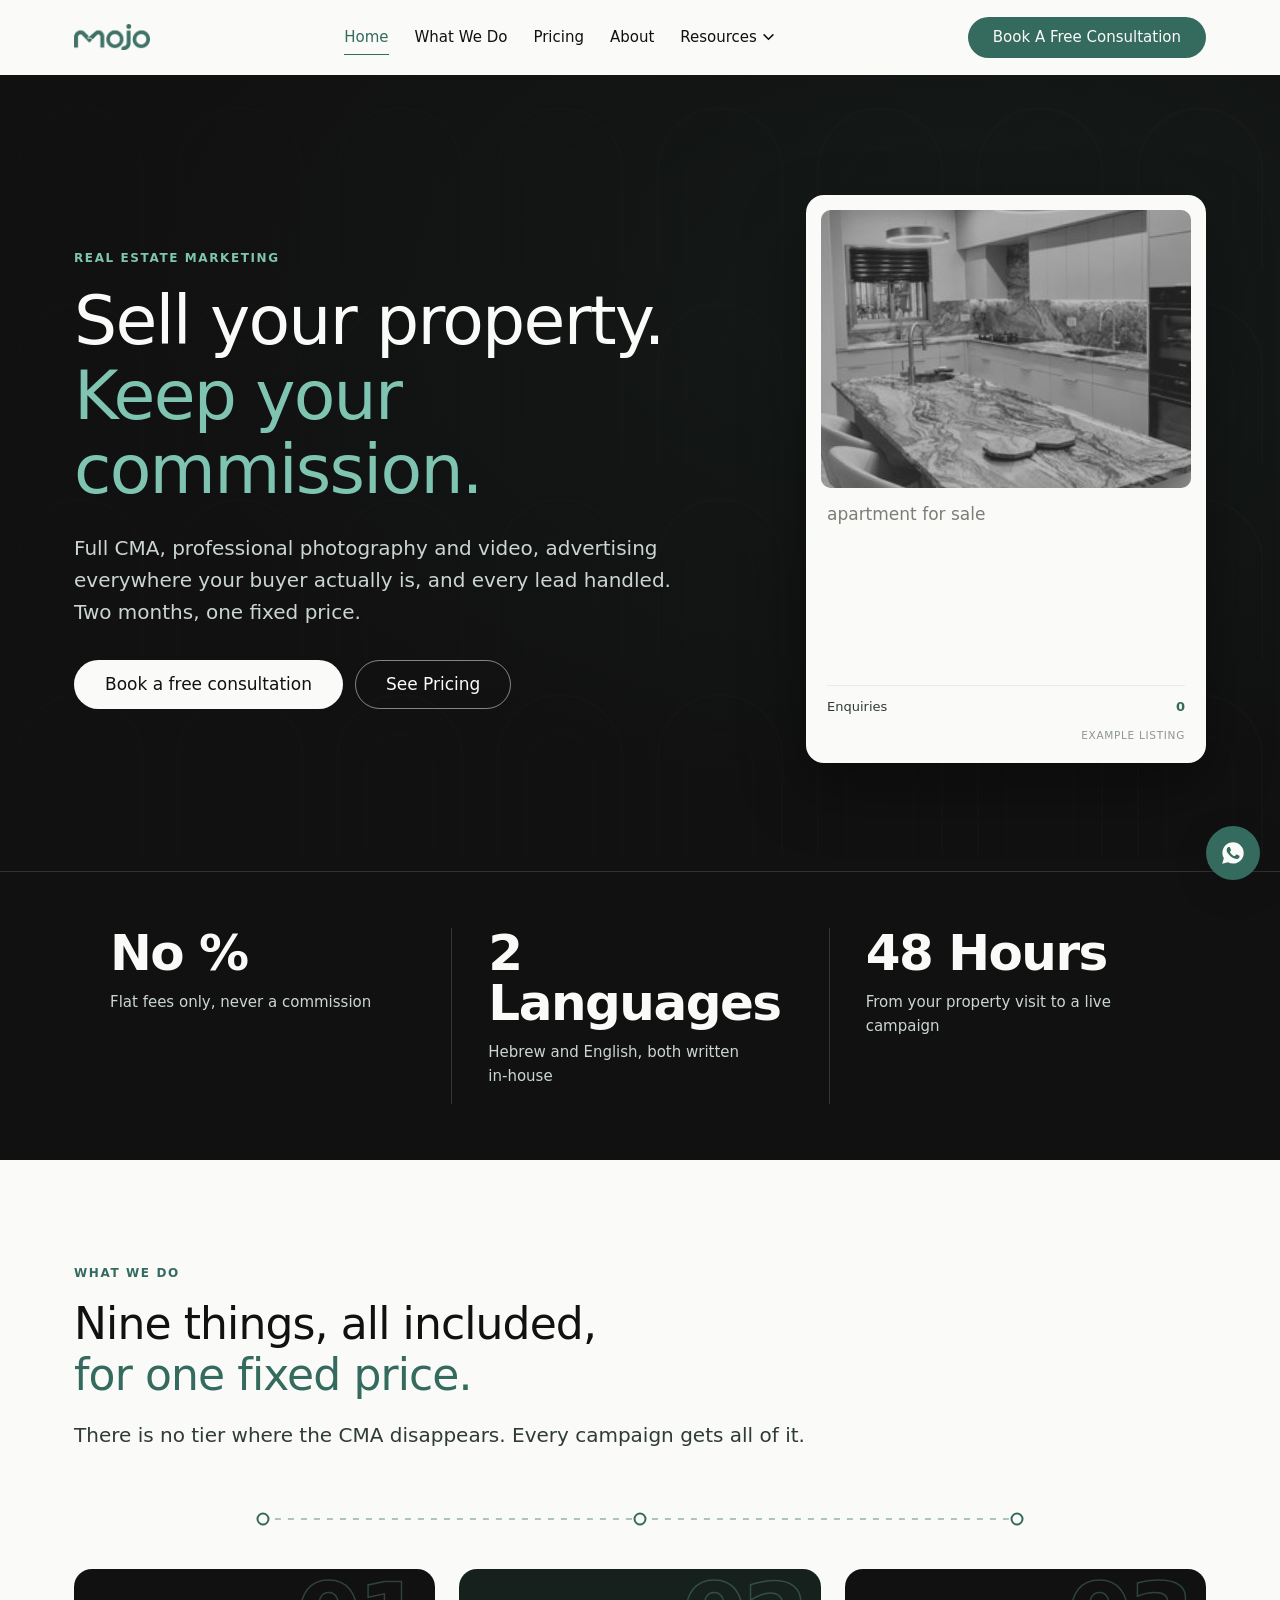
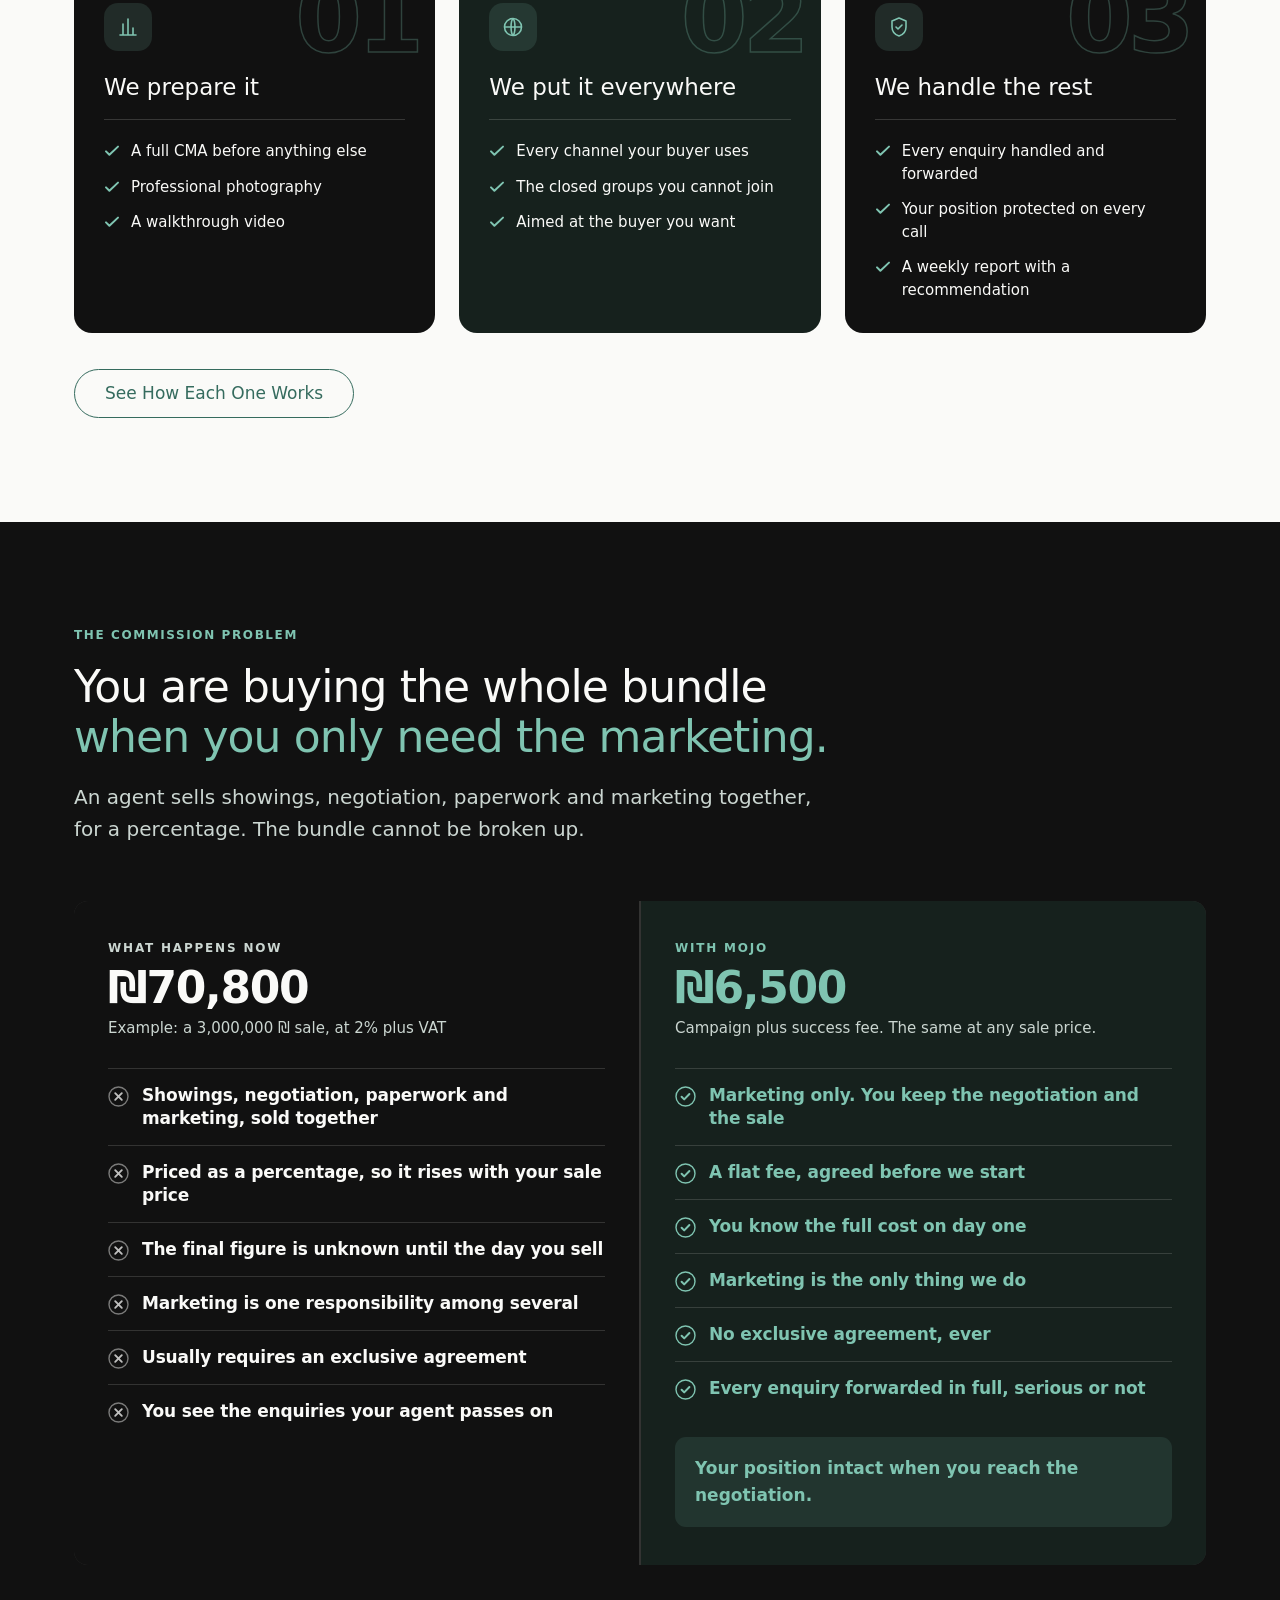
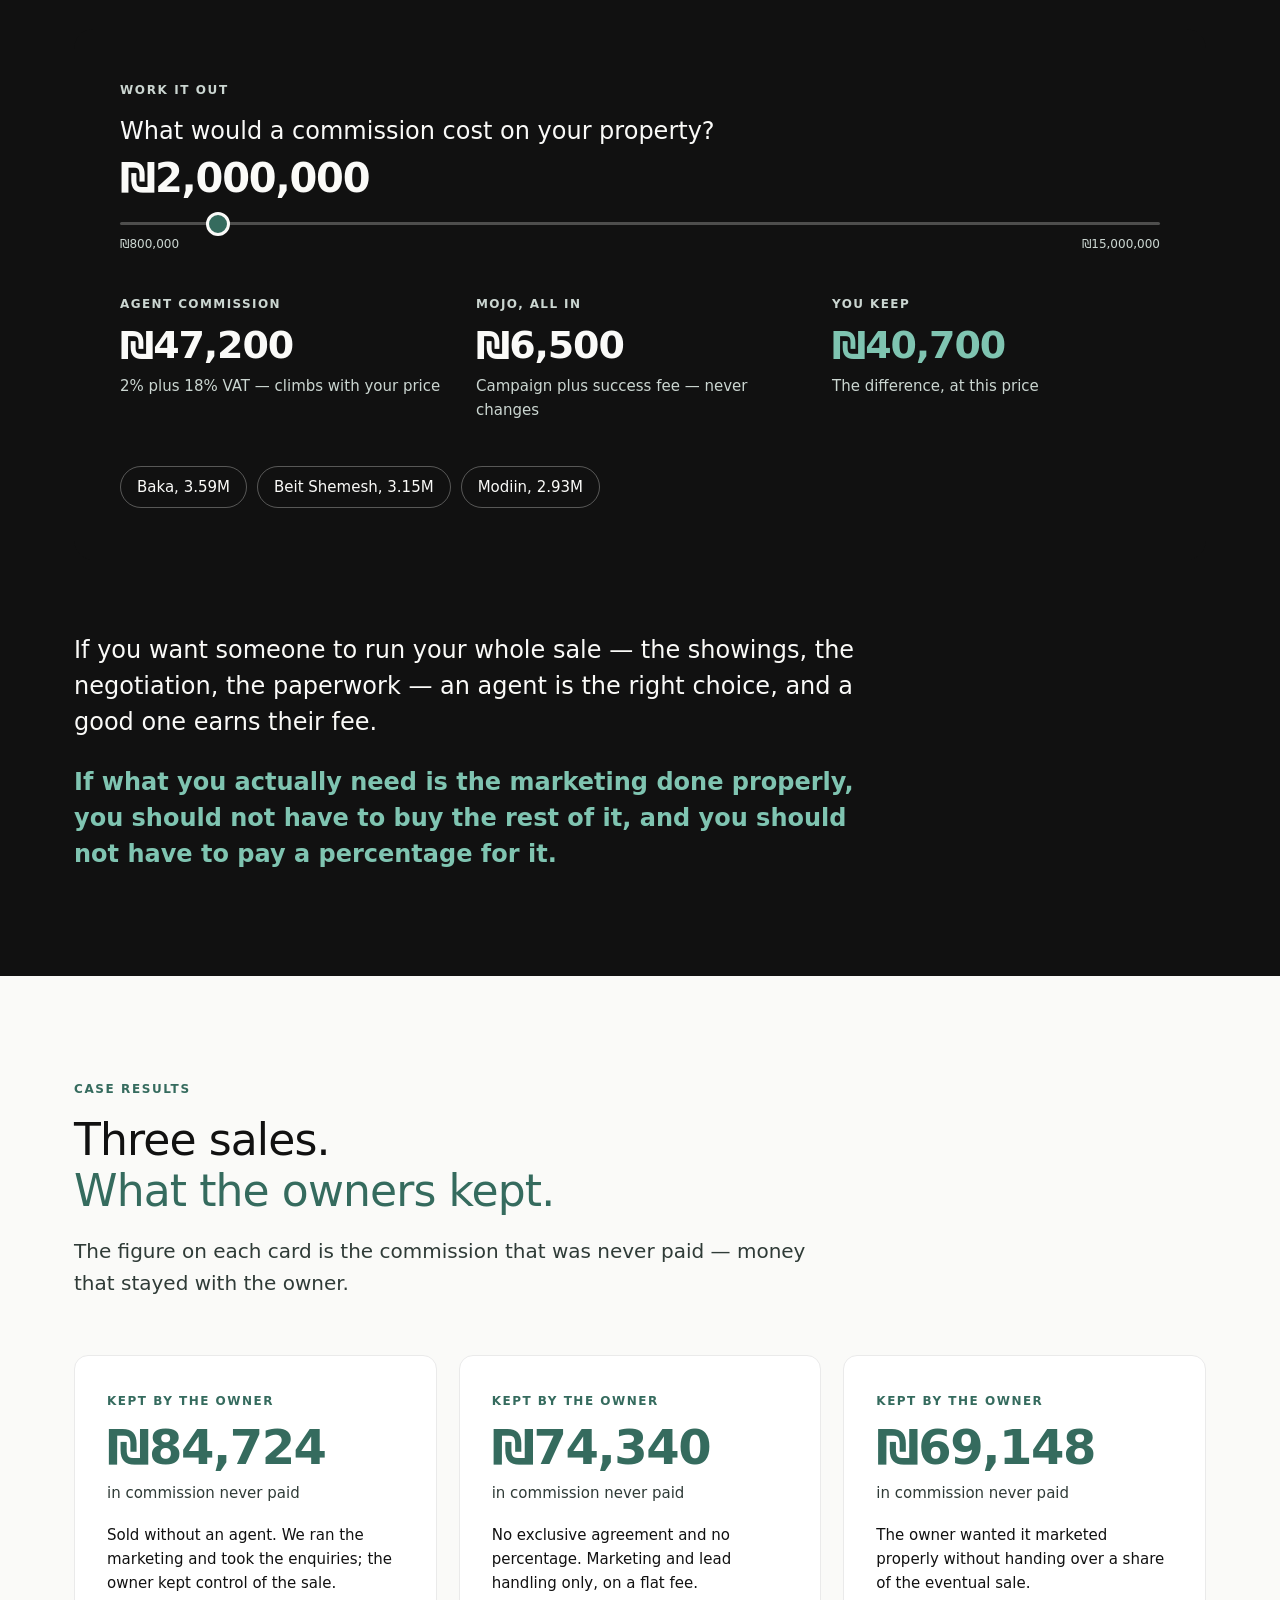
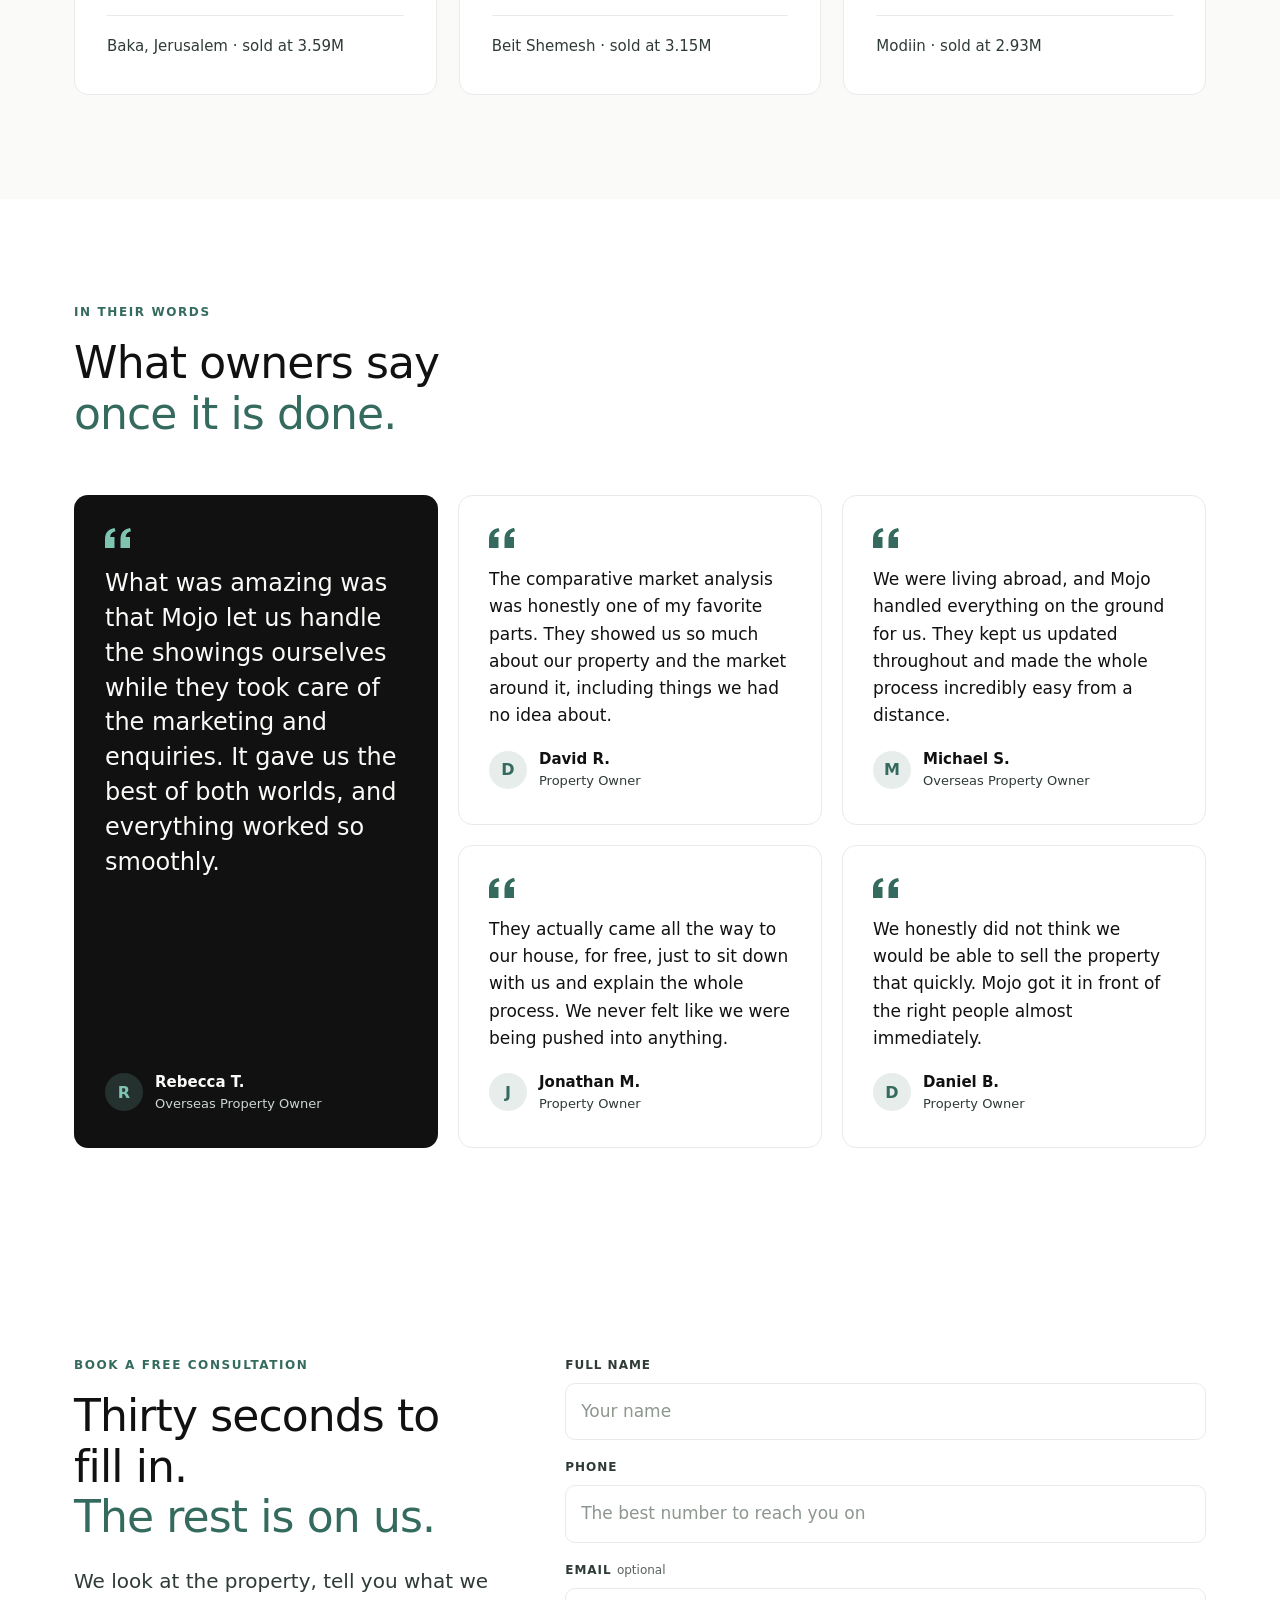
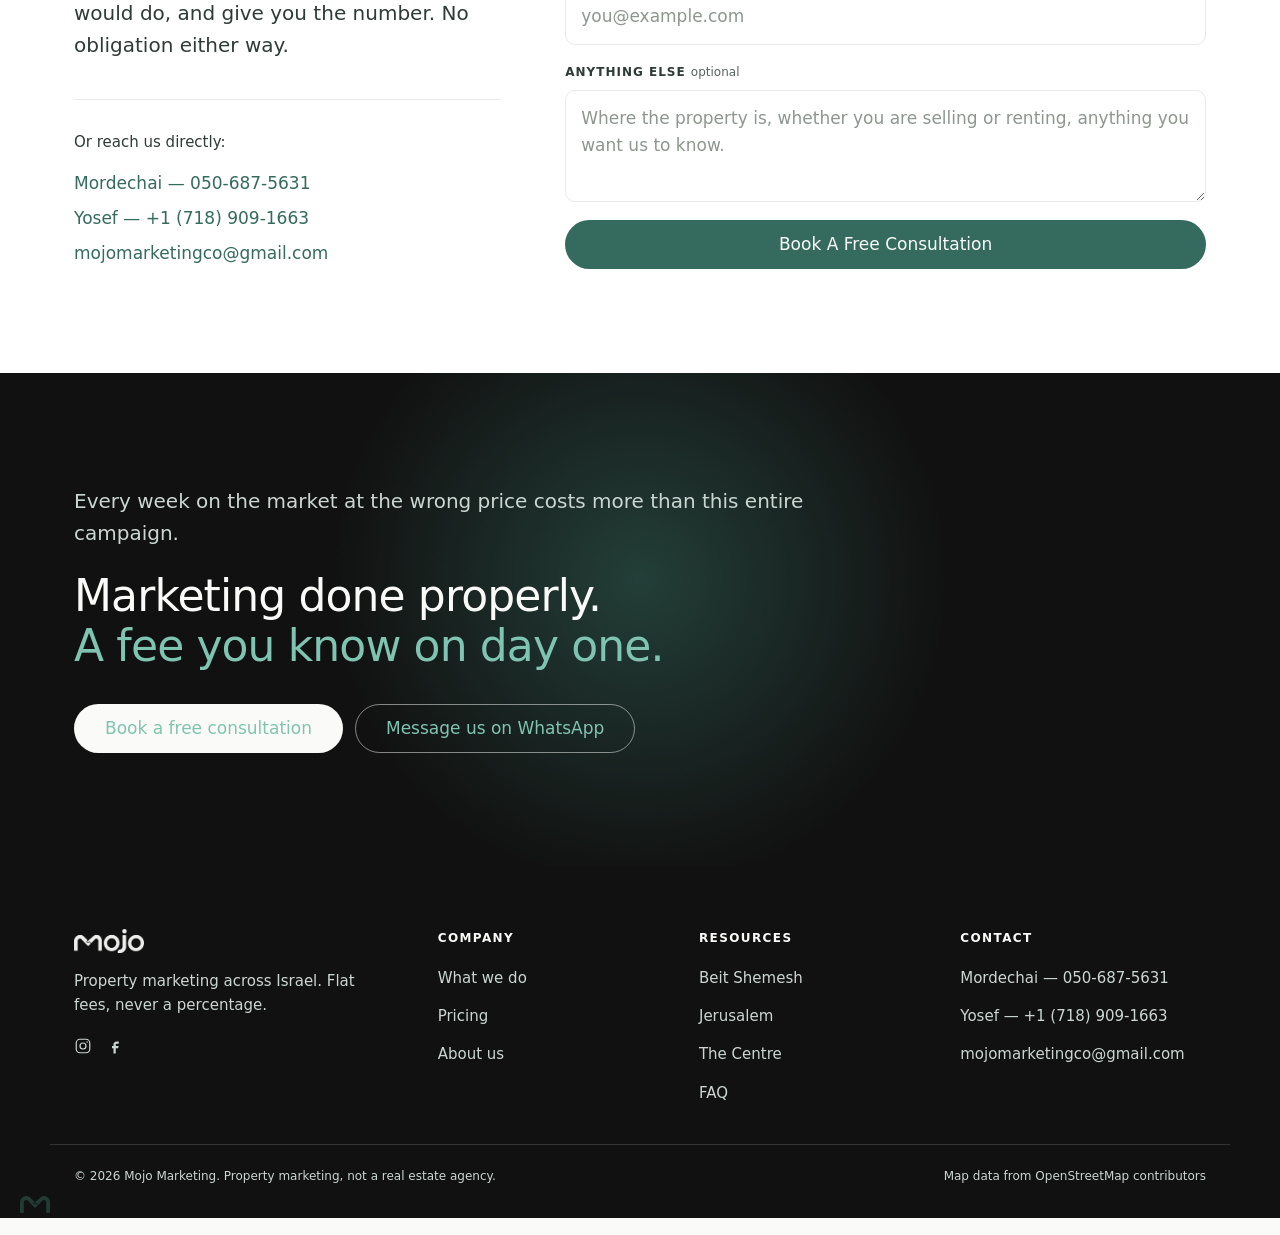
==== index.html @ 26bd9e9d "Add Google tag (GA4 G-9Y913H0LKC) to all pages" ====
<!doctype html>
<html lang="en" dir="ltr" class="no-js">
<head>
<meta charset="utf-8">
<meta name="viewport" content="width=device-width, initial-scale=1">
<!-- Google tag (gtag.js) -->
<script async src="https://www.googletagmanager.com/gtag/js?id=G-9Y913H0LKC"></script>
<script>
  window.dataLayer = window.dataLayer || [];
  function gtag(){dataLayer.push(arguments);}
  gtag('js', new Date());
  gtag('config', 'G-9Y913H0LKC');
</script>

<title>Mojo Marketing — Sell your property. Keep your commission.</title>
<link rel="canonical" href="https://themojomarketing.com/">
<meta name="description" content="Professional property marketing across Israel for a flat fee. Full CMA, photography and video, advertising everywhere your buyer is, and every lead handled. Two months, one fixed price.">
<link rel="icon" href="assets/logo/monogram-teal.png">
<link rel="stylesheet" href="css/site.css?v=5d0cf0c7">
<script>document.documentElement.classList.remove('no-js');</script>
<script type="application/ld+json">
{
  "@context": "https://schema.org",
  "@type": "ProfessionalService",
  "name": "Mojo Marketing",
  "url": "https://themojomarketing.com/",
  "description": "Property marketing across Israel for a flat fee. Full CMA, professional photography and video, advertising across every relevant channel, and every lead handled. Two months, one fixed price, never a commission.",
  "email": "mojomarketingco@gmail.com",
  "telephone": "+972-50-687-5631",
  "priceRange": "\u20aa1,250-\u20aa4,000",
  "currenciesAccepted": "ILS",
  "areaServed": { "@type": "Country", "name": "Israel" },
  "availableLanguage": ["en", "he"],
  "founder": [
    { "@type": "Person", "name": "Mordechai Leybovich", "jobTitle": "Co-founder & Creative Director" },
    { "@type": "Person", "name": "Yosef Ben Ami", "jobTitle": "Co-founder & Head of Client Strategy" }
  ],
  "sameAs": [
    "https://instagram.com/mojo_il",
    "https://facebook.com/people/Mojo-Marketing/61591232291703"
  ],
  "knowsAbout": [
    "Property marketing", "Real estate photography", "Property video walkthrough",
    "Comparative market analysis", "Selling property in Israel without an agent"
  ]
}
</script>
</head>
<body><header class="header" id="header">
  <div class="container header__in">
    <a href="index.html" class="header__logo" aria-label="Mojo Marketing, home">
      <img src="assets/logo/wordmark-teal.png" alt="Mojo Marketing" width="320" height="109">
    </a>
    <nav class="nav" id="nav">
      <a href="index.html" aria-current="page">Home</a>
      <a href="services.html">What We Do</a>
      <a href="pricing.html">Pricing</a>
      <a href="about.html">About</a>
      <div class="drop" id="drop">
        <button class="drop__btn" id="dropBtn" aria-expanded="false" aria-haspopup="true">Resources
          <svg width="11" height="7" viewBox="0 0 12 8" fill="none" stroke="currentColor" stroke-width="1.8"><path d="M1 1l5 5 5-5" stroke-linecap="round"/></svg>
        </button>
        <div class="drop__menu" role="menu">
          <span class="drop__sep">Communities</span>
          <a href="communities/beit-shemesh.html" role="menuitem">Beit Shemesh</a>
          <a href="communities/jerusalem.html" role="menuitem">Jerusalem</a>
          <a href="communities/centre.html" role="menuitem">The Centre</a>
          <span class="drop__sep">Help</span>
          <a href="faq.html" role="menuitem">FAQ</a>
        </div>
      </div>
      <a href="index.html#book" class="btn btn--primary nav__cta">Book A Free Consultation</a>
    </nav>
    <div class="header__actions">
      <a href="index.html#book" class="btn btn--primary" style="padding:12px 24px;font-size:15px">Book A Free Consultation</a>
      <button class="burger" id="burger" aria-label="Menu" aria-expanded="false" aria-controls="nav">
        <svg width="24" height="24" viewBox="0 0 24 24" fill="none" stroke="currentColor" stroke-width="1.6"><path d="M3 7h18M3 12h18M3 17h18" stroke-linecap="round"/></svg>
      </button>
    </div>
  </div>
</header>
<main id="main">

<section class="hero">
  <div class="hero__media" aria-hidden="true">
    <div class="hero__fallback">
      <svg width="100%" height="100%" preserveAspectRatio="xMidYMid slice" viewBox="0 0 1440 900" role="presentation">
        <rect width="1440" height="900" fill="#111111"/>
        <defs><pattern id="arches" width="180" height="220" patternUnits="userSpaceOnUse">
          <path d="M20 220 L20 110 A70 70 0 0 1 160 110 L160 220" fill="none" stroke="#fafaf8" stroke-width="1.2" opacity="0.055"/>
          <path d="M52 220 L52 122 A38 38 0 0 1 128 122 L128 220" fill="none" stroke="#356b5e" stroke-width="1" opacity="0.1"/>
        </pattern>
        <radialGradient id="warm" cx="72%" cy="28%" r="62%">
          <stop offset="0%" stop-color="#356b5e" stop-opacity="0.32"/><stop offset="100%" stop-color="#356b5e" stop-opacity="0"/>
        </radialGradient></defs>
        <rect width="1440" height="900" fill="url(#arches)"/><rect width="1440" height="900" fill="url(#warm)"/>
      </svg>
    </div>
    <!-- Drop hero.mp4 (+ hero-poster.jpg) into assets/ and this plays automatically. -->
    <video class="hero__video" id="heroVideo" autoplay muted loop playsinline preload="metadata"
           poster="assets/hero-poster.jpg" style="display:none">
      <source src="assets/hero.mp4" type="video/mp4">
    </video>
  </div>
  <div class="hero__scrim" aria-hidden="true"></div>
  <div class="hero__in">
    <div class="container hero__grid">
      <div>
        <span class="eyebrow">Real Estate Marketing</span>
        <h1 class="display hero__title">
          Sell your <span class="rot" id="rot" aria-hidden="true"><span class="is-on">property.</span><span>apartment.</span><span>villa.</span><span>penthouse.</span></span><span class="visually-hidden">property.</span><br>
          <span class="teal">Keep your commission.</span>
        </h1>
        <p class="hero__sub">Full CMA, professional photography and video, advertising everywhere your buyer actually is, and every lead handled. Two months, one fixed price.</p>
        <div class="btns">
          <a href="#book" class="btn btn--onDark">Book a free consultation</a>
          <a href="pricing.html" class="btn btn--ghostDark">See Pricing</a>
        </div>
      </div>
      <div>
        <div class="lcard" id="lcard" aria-hidden="true">
          <div class="lcard__ph">
            <!-- Drop listing.mp4 into assets/ to make this a real walkthrough clip. -->
            <video id="lvideo" autoplay muted loop playsinline preload="metadata" poster="assets/photos/photo02.jpg" style="display:none">
              <source src="assets/listing.mp4" type="video/mp4">
            </video>
            <img id="limg" src="assets/photos/photo02.jpg" alt="">
            <span class="lcard__badge" id="lbadge"><i class="lcard__dot" aria-hidden="true"></i> Live campaign</span>
          </div>
          <div class="lcard__body">
            <p class="lcard__title" id="ltitle"></p>
            <p class="lcard__desc" id="ldesc"></p>
            <div class="chips" id="lchips"><span class="chip">Yad2</span><span class="chip">Madlan</span><span class="chip">Facebook</span><span class="chip">Instagram</span><span class="chip">Neighborhood WhatsApp</span><span class="chip">Community boards</span><span class="chip">Shul lists</span></div>
            <div class="lcard__foot"><span>Enquiries</span><span class="lcard__count num" id="lcount">0</span></div>
            <p class="lcard__note">Example listing</p>
          </div>
        </div>
      </div>
    </div>
  </div>
</section>

<section class="band band--dark" style="padding-block:56px;border-top:1px solid rgba(250,250,248,.14)">
  <div class="container"><div class="stats__grid">
    <div class="stats__item"><div class="stat-fig">No&nbsp;%</div><p class="stat-lab">Flat fees only, never a commission</p></div>
    <div class="stats__item"><div class="stat-fig"><span class="count" data-to="2">2</span> Languages</div><p class="stat-lab">Hebrew and English, both written in-house</p></div>
    <div class="stats__item"><div class="stat-fig"><span class="count" data-to="48">48</span> Hours</div><p class="stat-lab">From your property visit to a live campaign</p></div>
  </div></div>
</section>

<section class="band section" id="what-we-do">
  <div class="container">
    <div class="shead rv">
      <span class="eyebrow">What we do</span>
      <h2 class="tt"><span>Nine things, all included,</span><span>for one fixed price.</span></h2>
      <p class="lead">There is no tier where the CMA disappears. Every campaign gets all of it.</p>
    </div>

    <div class="flow">
      <div class="flow__rail" aria-hidden="true">
        <svg viewBox="0 0 1000 24" preserveAspectRatio="none">
          <line class="flow__line" x1="166" y1="12" x2="834" y2="12" vector-effect="non-scaling-stroke"/>
        </svg>
        <span class="flow__node" style="left:16.67%"></span>
        <span class="flow__node" style="left:50%"></span>
        <span class="flow__node" style="left:83.33%"></span>
      </div>
        <article class="flow__step rv">
          <span class="flow__num" aria-hidden="true">01</span>
          <span class="flow__ico"><svg viewBox="0 0 24 24" fill="none" stroke="currentColor" stroke-width="1.6"><path d="M4 20h16M7 20V9M12 20V4M17 20v-7" stroke-linecap="round"/></svg></span>
          <h3>We prepare it</h3>
          <ul class="flow__list"><li><svg viewBox="0 0 16 16" fill="none" aria-hidden="true"><path d="M2 8.4l3.4 3.4L14 3.6" stroke="currentColor" stroke-width="2" stroke-linecap="round" stroke-linejoin="round"/></svg><span>A full CMA before anything else</span></li><li><svg viewBox="0 0 16 16" fill="none" aria-hidden="true"><path d="M2 8.4l3.4 3.4L14 3.6" stroke="currentColor" stroke-width="2" stroke-linecap="round" stroke-linejoin="round"/></svg><span>Professional photography</span></li><li><svg viewBox="0 0 16 16" fill="none" aria-hidden="true"><path d="M2 8.4l3.4 3.4L14 3.6" stroke="currentColor" stroke-width="2" stroke-linecap="round" stroke-linejoin="round"/></svg><span>A walkthrough video</span></li></ul>
        </article>
        <article class="flow__step rv">
          <span class="flow__num" aria-hidden="true">02</span>
          <span class="flow__ico"><svg viewBox="0 0 24 24" fill="none" stroke="currentColor" stroke-width="1.6"><circle cx="12" cy="12" r="8.5"/><path d="M3.5 12h17M12 3.5c2.6 2.6 2.6 14.4 0 17M12 3.5c-2.6 2.6-2.6 14.4 0 17"/></svg></span>
          <h3>We put it everywhere</h3>
          <ul class="flow__list"><li><svg viewBox="0 0 16 16" fill="none" aria-hidden="true"><path d="M2 8.4l3.4 3.4L14 3.6" stroke="currentColor" stroke-width="2" stroke-linecap="round" stroke-linejoin="round"/></svg><span>Every channel your buyer uses</span></li><li><svg viewBox="0 0 16 16" fill="none" aria-hidden="true"><path d="M2 8.4l3.4 3.4L14 3.6" stroke="currentColor" stroke-width="2" stroke-linecap="round" stroke-linejoin="round"/></svg><span>The closed groups you cannot join</span></li><li><svg viewBox="0 0 16 16" fill="none" aria-hidden="true"><path d="M2 8.4l3.4 3.4L14 3.6" stroke="currentColor" stroke-width="2" stroke-linecap="round" stroke-linejoin="round"/></svg><span>Aimed at the buyer you want</span></li></ul>
        </article>
        <article class="flow__step rv">
          <span class="flow__num" aria-hidden="true">03</span>
          <span class="flow__ico"><svg viewBox="0 0 24 24" fill="none" stroke="currentColor" stroke-width="1.6"><path d="M12 3l7 3v6c0 4.2-2.9 7.6-7 9-4.1-1.4-7-4.8-7-9V6z" stroke-linejoin="round"/><path d="M9 12l2 2 4-4" stroke-linecap="round" stroke-linejoin="round"/></svg></span>
          <h3>We handle the rest</h3>
          <ul class="flow__list"><li><svg viewBox="0 0 16 16" fill="none" aria-hidden="true"><path d="M2 8.4l3.4 3.4L14 3.6" stroke="currentColor" stroke-width="2" stroke-linecap="round" stroke-linejoin="round"/></svg><span>Every enquiry handled and forwarded</span></li><li><svg viewBox="0 0 16 16" fill="none" aria-hidden="true"><path d="M2 8.4l3.4 3.4L14 3.6" stroke="currentColor" stroke-width="2" stroke-linecap="round" stroke-linejoin="round"/></svg><span>Your position protected on every call</span></li><li><svg viewBox="0 0 16 16" fill="none" aria-hidden="true"><path d="M2 8.4l3.4 3.4L14 3.6" stroke="currentColor" stroke-width="2" stroke-linecap="round" stroke-linejoin="round"/></svg><span>A weekly report with a recommendation</span></li></ul>
        </article>
    </div>

    <div class="btns rv" style="margin-top:36px"><a href="services.html" class="btn btn--secondary">See How Each One Works</a></div>
  </div>
</section>

<section class="band band--dark section" id="commission">
  <div class="container">
    <div class="shead rv">
      <span class="eyebrow">The commission problem</span>
      <h2 class="tt"><span>You are buying the whole bundle</span><span>when you only need the marketing.</span></h2>
      <p class="lead">An agent sells showings, negotiation, paperwork and marketing together, for a percentage. The bundle cannot be broken up.</p>
    </div>
    <div class="vs rv">
      <div class="vs__col vs__col--now">
        <div class="vs__head">What happens now</div>
        <div class="vs__fig num">₪70,800</div>
        <p class="vs__cap">Example: a 3,000,000&nbsp;₪ sale, at 2% plus VAT</p>
        <div class="vs__row"><svg class="vs__mark" viewBox="0 0 21 21" fill="none"><circle cx="10.5" cy="10.5" r="9.5" stroke="rgba(250,250,248,.45)" stroke-width="1.4"/><path d="M7.2 7.2l6.6 6.6M13.8 7.2l-6.6 6.6" stroke="rgba(250,250,248,.75)" stroke-width="1.9" stroke-linecap="round"/></svg><p>Showings, negotiation, paperwork and marketing, sold together</p></div>
        <div class="vs__row"><svg class="vs__mark" viewBox="0 0 21 21" fill="none"><circle cx="10.5" cy="10.5" r="9.5" stroke="rgba(250,250,248,.45)" stroke-width="1.4"/><path d="M7.2 7.2l6.6 6.6M13.8 7.2l-6.6 6.6" stroke="rgba(250,250,248,.75)" stroke-width="1.9" stroke-linecap="round"/></svg><p>Priced as a percentage, so it rises with your sale price</p></div>
        <div class="vs__row"><svg class="vs__mark" viewBox="0 0 21 21" fill="none"><circle cx="10.5" cy="10.5" r="9.5" stroke="rgba(250,250,248,.45)" stroke-width="1.4"/><path d="M7.2 7.2l6.6 6.6M13.8 7.2l-6.6 6.6" stroke="rgba(250,250,248,.75)" stroke-width="1.9" stroke-linecap="round"/></svg><p>The final figure is unknown until the day you sell</p></div>
        <div class="vs__row"><svg class="vs__mark" viewBox="0 0 21 21" fill="none"><circle cx="10.5" cy="10.5" r="9.5" stroke="rgba(250,250,248,.45)" stroke-width="1.4"/><path d="M7.2 7.2l6.6 6.6M13.8 7.2l-6.6 6.6" stroke="rgba(250,250,248,.75)" stroke-width="1.9" stroke-linecap="round"/></svg><p>Marketing is one responsibility among several</p></div>
        <div class="vs__row"><svg class="vs__mark" viewBox="0 0 21 21" fill="none"><circle cx="10.5" cy="10.5" r="9.5" stroke="rgba(250,250,248,.45)" stroke-width="1.4"/><path d="M7.2 7.2l6.6 6.6M13.8 7.2l-6.6 6.6" stroke="rgba(250,250,248,.75)" stroke-width="1.9" stroke-linecap="round"/></svg><p>Usually requires an exclusive agreement</p></div>
        <div class="vs__row"><svg class="vs__mark" viewBox="0 0 21 21" fill="none"><circle cx="10.5" cy="10.5" r="9.5" stroke="rgba(250,250,248,.45)" stroke-width="1.4"/><path d="M7.2 7.2l6.6 6.6M13.8 7.2l-6.6 6.6" stroke="rgba(250,250,248,.75)" stroke-width="1.9" stroke-linecap="round"/></svg><p>You see the enquiries your agent passes on</p></div>
      </div>
      <div class="vs__col vs__col--mojo">
        <div class="vs__head">With Mojo</div>
        <div class="vs__fig num">₪6,500</div>
        <p class="vs__cap">Campaign plus success fee. The same at any sale price.</p>
        <div class="vs__row"><svg class="vs__mark" viewBox="0 0 21 21" fill="none"><circle cx="10.5" cy="10.5" r="9.5" stroke="#7fc4b1" stroke-width="1.4"/><path d="M6.6 10.8l2.6 2.6L14.4 8" stroke="#7fc4b1" stroke-width="2" stroke-linecap="round" stroke-linejoin="round"/></svg><p>Marketing only. You keep the negotiation and the sale</p></div>
        <div class="vs__row"><svg class="vs__mark" viewBox="0 0 21 21" fill="none"><circle cx="10.5" cy="10.5" r="9.5" stroke="#7fc4b1" stroke-width="1.4"/><path d="M6.6 10.8l2.6 2.6L14.4 8" stroke="#7fc4b1" stroke-width="2" stroke-linecap="round" stroke-linejoin="round"/></svg><p>A flat fee, agreed before we start</p></div>
        <div class="vs__row"><svg class="vs__mark" viewBox="0 0 21 21" fill="none"><circle cx="10.5" cy="10.5" r="9.5" stroke="#7fc4b1" stroke-width="1.4"/><path d="M6.6 10.8l2.6 2.6L14.4 8" stroke="#7fc4b1" stroke-width="2" stroke-linecap="round" stroke-linejoin="round"/></svg><p>You know the full cost on day one</p></div>
        <div class="vs__row"><svg class="vs__mark" viewBox="0 0 21 21" fill="none"><circle cx="10.5" cy="10.5" r="9.5" stroke="#7fc4b1" stroke-width="1.4"/><path d="M6.6 10.8l2.6 2.6L14.4 8" stroke="#7fc4b1" stroke-width="2" stroke-linecap="round" stroke-linejoin="round"/></svg><p>Marketing is the only thing we do</p></div>
        <div class="vs__row"><svg class="vs__mark" viewBox="0 0 21 21" fill="none"><circle cx="10.5" cy="10.5" r="9.5" stroke="#7fc4b1" stroke-width="1.4"/><path d="M6.6 10.8l2.6 2.6L14.4 8" stroke="#7fc4b1" stroke-width="2" stroke-linecap="round" stroke-linejoin="round"/></svg><p>No exclusive agreement, ever</p></div>
        <div class="vs__row"><svg class="vs__mark" viewBox="0 0 21 21" fill="none"><circle cx="10.5" cy="10.5" r="9.5" stroke="#7fc4b1" stroke-width="1.4"/><path d="M6.6 10.8l2.6 2.6L14.4 8" stroke="#7fc4b1" stroke-width="2" stroke-linecap="round" stroke-linejoin="round"/></svg><p>Every enquiry forwarded in full, serious or not</p></div>
        <div class="vs__extra"><p>Your position intact when you reach the negotiation.</p></div>
      </div>
    </div>
    <div style="margin-top:64px"><div class="calc rv">
      <span class="eyebrow" style="color:var(--paper-soft)">Work it out</span>
      <h3>What would a commission cost on your property?</h3>
      <div class="calc__val num" id="calcVal">₪2,000,000</div>
      <input type="range" id="calcSlider" min="800000" max="15000000" step="50000" value="2000000" aria-label="Property value in shekels">
      <div class="calc__ends"><span>₪800,000</span><span>₪15,000,000</span></div>
      <div class="calc__out">
        <div class="calc__cell"><span class="lab">Agent commission</span><div class="calc-fig num" id="outAgent">₪47,200</div><p class="calc__note">2% plus 18% VAT — climbs with your price</p></div>
        <div class="calc__cell"><span class="lab">Mojo, all in</span><div class="calc-fig num">₪6,500</div><p class="calc__note">Campaign plus success fee — never changes</p></div>
        <div class="calc__cell calc__cell--kept"><span class="lab">You keep</span><div class="calc-fig num" id="outKept">₪40,700</div><p class="calc__note">The difference, at this price</p></div>
      </div>
      <div class="presets">
        <button class="preset" data-v="3590000" type="button">Baka, 3.59M</button>
        <button class="preset" data-v="3150000" type="button">Beit Shemesh, 3.15M</button>
        <button class="preset" data-v="2930000" type="button">Modiin, 2.93M</button>
      </div>
    </div></div>

    <div class="concession rv" style="max-width:800px;margin-top:72px">
      <p class="said">If you want someone to run your whole sale — the showings, the negotiation, the paperwork — an agent is the right choice, and a good one earns their fee.</p>
      <p class="answer">If what you actually need is the marketing done properly, you should not have to buy the rest of it, and you should not have to pay a percentage for it.</p>
    </div>
  </div>
</section>

<section class="band section">
  <div class="container">
    <div class="shead rv">
      <span class="eyebrow">Case results</span>
      <h2 class="tt"><span>Three sales.</span><span>What the owners kept.</span></h2>
      <p class="lead">The figure on each card is the commission that was never paid — money that stayed with the owner.</p>
    </div>
    <div class="cases"><article class="case rv">
        <span class="case__saved">Kept by the owner</span>
        <div class="case-fig">₪84,724</div>
        <p class="case__sub">in commission never paid</p>
        <p class="case__kept">Sold without an agent. We ran the marketing and took the enquiries; the owner kept control of the sale.</p>
        <p class="case__loc">Baka, Jerusalem · sold at 3.59M</p>
      </article>
<article class="case rv">
        <span class="case__saved">Kept by the owner</span>
        <div class="case-fig">₪74,340</div>
        <p class="case__sub">in commission never paid</p>
        <p class="case__kept">No exclusive agreement and no percentage. Marketing and lead handling only, on a flat fee.</p>
        <p class="case__loc">Beit Shemesh · sold at 3.15M</p>
      </article>
<article class="case rv">
        <span class="case__saved">Kept by the owner</span>
        <div class="case-fig">₪69,148</div>
        <p class="case__sub">in commission never paid</p>
        <p class="case__kept">The owner wanted it marketed properly without handing over a share of the eventual sale.</p>
        <p class="case__loc">Modiin · sold at 2.93M</p>
      </article></div>
  </div>
</section>

<section class="band band--paper section">
  <div class="container">
    <div class="shead rv"><span class="eyebrow">In their words</span><h2 class="tt"><span>What owners say</span><span>once it is done.</span></h2></div>
    <div class="quotes"><blockquote class="quote quote--feature rv">
      <svg class="quote__mark" viewBox="0 0 26 20" fill="currentColor"><path d="M0 20V11C0 4.9 3.4.9 9.6 0l.9 3.3C7 4.2 5.3 6.1 5.2 9h4.3v11zm15.5 0V11c0-6.1 3.4-10.1 9.6-11l.9 3.3c-3.5.9-5.2 2.8-5.3 5.7H25v11z"/></svg>
      <p>What was amazing was that Mojo let us handle the showings ourselves while they took care of the marketing and enquiries. It gave us the best of both worlds, and everything worked so smoothly.</p>
      <footer class="quote__by"><span class="quote__av">R</span><span><cite>Rebecca T.</cite><em>Overseas Property Owner</em></span></footer>
    </blockquote>
<blockquote class="quote rv">
      <svg class="quote__mark" viewBox="0 0 26 20" fill="currentColor"><path d="M0 20V11C0 4.9 3.4.9 9.6 0l.9 3.3C7 4.2 5.3 6.1 5.2 9h4.3v11zm15.5 0V11c0-6.1 3.4-10.1 9.6-11l.9 3.3c-3.5.9-5.2 2.8-5.3 5.7H25v11z"/></svg>
      <p>The comparative market analysis was honestly one of my favorite parts. They showed us so much about our property and the market around it, including things we had no idea about.</p>
      <footer class="quote__by"><span class="quote__av">D</span><span><cite>David R.</cite><em>Property Owner</em></span></footer>
    </blockquote>
<blockquote class="quote rv">
      <svg class="quote__mark" viewBox="0 0 26 20" fill="currentColor"><path d="M0 20V11C0 4.9 3.4.9 9.6 0l.9 3.3C7 4.2 5.3 6.1 5.2 9h4.3v11zm15.5 0V11c0-6.1 3.4-10.1 9.6-11l.9 3.3c-3.5.9-5.2 2.8-5.3 5.7H25v11z"/></svg>
      <p>We were living abroad, and Mojo handled everything on the ground for us. They kept us updated throughout and made the whole process incredibly easy from a distance.</p>
      <footer class="quote__by"><span class="quote__av">M</span><span><cite>Michael S.</cite><em>Overseas Property Owner</em></span></footer>
    </blockquote>
<blockquote class="quote rv">
      <svg class="quote__mark" viewBox="0 0 26 20" fill="currentColor"><path d="M0 20V11C0 4.9 3.4.9 9.6 0l.9 3.3C7 4.2 5.3 6.1 5.2 9h4.3v11zm15.5 0V11c0-6.1 3.4-10.1 9.6-11l.9 3.3c-3.5.9-5.2 2.8-5.3 5.7H25v11z"/></svg>
      <p>They actually came all the way to our house, for free, just to sit down with us and explain the whole process. We never felt like we were being pushed into anything.</p>
      <footer class="quote__by"><span class="quote__av">J</span><span><cite>Jonathan M.</cite><em>Property Owner</em></span></footer>
    </blockquote>
<blockquote class="quote rv">
      <svg class="quote__mark" viewBox="0 0 26 20" fill="currentColor"><path d="M0 20V11C0 4.9 3.4.9 9.6 0l.9 3.3C7 4.2 5.3 6.1 5.2 9h4.3v11zm15.5 0V11c0-6.1 3.4-10.1 9.6-11l.9 3.3c-3.5.9-5.2 2.8-5.3 5.7H25v11z"/></svg>
      <p>We honestly did not think we would be able to sell the property that quickly. Mojo got it in front of the right people almost immediately.</p>
      <footer class="quote__by"><span class="quote__av">D</span><span><cite>Daniel B.</cite><em>Property Owner</em></span></footer>
    </blockquote></div>
  </div>
</section>

<section class="band band--paper section" id="book">
  <div class="container">
    <div class="split-4060">
      <div class="rv">
        <span class="eyebrow">Book a free consultation</span>
        <h2 class="tt"><span>Thirty seconds to fill&nbsp;in.</span><span>The rest is on us.</span></h2>
        <p class="lead">We look at the property, tell you what we would do, and give you the number. No obligation either way.</p>
        <div style="margin-top:38px;padding-top:30px;border-top:1px solid var(--grey-light)">
          <p class="small" style="margin-bottom:16px">Or reach us directly:</p>
          <p style="margin:0 0 8px"><a href="https://wa.me/972506875631">Mordechai — 050-687-5631</a></p>
          <p style="margin:0 0 8px"><a href="tel:+17189091663">Yosef — +1 (718) 909-1663</a></p>
          <p style="margin:0"><a href="mailto:mojomarketingco@gmail.com">mojomarketingco@gmail.com</a></p>
        </div>
      </div>
      <div class="rv"><form class="form" action="https://api.web3forms.com/submit" method="POST">
          <input type="hidden" name="access_key" value="20568f93-4a81-4128-ad6c-bbbc93600af8">
          <input type="hidden" name="subject" value="New consultation request from themojomarketing.com">
          <input type="hidden" name="from_name" value="Mojo Marketing website">
          <input type="hidden" name="redirect" value="https://themojomarketing.com/thank-you.html">
          <input type="checkbox" name="botcheck" style="display:none" tabindex="-1" autocomplete="off">

          <div class="field field--full"><label for="f-name">Full name</label><input id="f-name" name="name" type="text" required autocomplete="name" placeholder="Your name"></div>
          <div class="field field--full"><label for="f-phone">Phone</label><input id="f-phone" name="phone" type="tel" required autocomplete="tel" placeholder="The best number to reach you on"></div>
          <div class="field field--full"><label for="f-email">Email <span class="opt">optional</span></label><input id="f-email" name="email" type="email" autocomplete="email" placeholder="you@example.com"></div>
          <div class="field field--full"><label for="f-note">Anything else <span class="opt">optional</span></label><textarea id="f-note" name="message" rows="3" placeholder="Where the property is, whether you are selling or renting, anything you want us to know."></textarea></div>
          <div class="field field--full"><button class="btn btn--primary" type="submit" style="width:100%">Book A Free Consultation</button></div>
        </form></div>
    </div>
  </div>
</section>
</main>
<section class="band band--dark closing">
  <div class="closing__spot" id="spot" aria-hidden="true"></div>
  <div class="container">
    <div class="closing__in rv">
      <p class="cost">Every week on the market at the wrong price costs more than this entire campaign.</p>
      <h2 class="tt"><span>Marketing done properly.</span><span class="teal">A fee you know on day one.</span></h2>
      <div class="btns mt-m">
        <a href="index.html#book" class="btn btn--onDark">Book a free consultation</a>
        <a href="https://wa.me/972506875631" class="btn btn--ghostDark">Message us on WhatsApp</a>
      </div>
    </div>
  </div>
</section>
<footer class="footer">
  <div class="container footer__in">
    <div>
      <a href="index.html" class="footer__logo"><img src="assets/logo/wordmark-offwhite.png" alt="Mojo Marketing" width="320" height="109"></a>
      <p style="font-size:15px;max-width:30ch">Property marketing across Israel. Flat fees, never a percentage.</p>
      <div class="social">
        <a href="https://instagram.com/mojo_il" aria-label="Instagram"><svg viewBox="0 0 24 24" fill="none" stroke="currentColor" stroke-width="1.6"><rect x="3" y="3" width="18" height="18" rx="5"/><circle cx="12" cy="12" r="4"/><circle cx="17.5" cy="6.5" r="1" fill="currentColor" stroke="none"/></svg></a>
        <a href="https://facebook.com/people/Mojo-Marketing/61591232291703" aria-label="Facebook"><svg viewBox="0 0 24 24" fill="currentColor"><path d="M14 9h3V6h-3c-2.2 0-4 1.8-4 4v2H8v3h2v7h3v-7h3l1-3h-4v-2c0-.6.4-1 1-1z"/></svg></a>
      </div>
    </div>
    <div><h4>Company</h4><ul>
      <li><a href="services.html">What we do</a></li>
      <li><a href="pricing.html">Pricing</a></li>
      <li><a href="about.html">About us</a></li>
    </ul></div>
    <div><h4>Resources</h4><ul>
      <li><a href="communities/beit-shemesh.html">Beit Shemesh</a></li>
      <li><a href="communities/jerusalem.html">Jerusalem</a></li>
      <li><a href="communities/centre.html">The Centre</a></li>
      <li><a href="faq.html">FAQ</a></li>
    </ul></div>
    <div><h4>Contact</h4><ul>
      <li><a href="https://wa.me/972506875631">Mordechai — 050-687-5631</a></li>
      <li><a href="tel:+17189091663">Yosef — +1 (718) 909-1663</a></li>
      <li><a href="mailto:mojomarketingco@gmail.com">mojomarketingco@gmail.com</a></li>
    </ul></div>
  </div>
  <div class="container footer__bottom">
    <span>© <span id="yr">2026</span> Mojo Marketing. Property marketing, not a real estate agency.</span>
    <span>Map data from OpenStreetMap contributors</span>
  </div>
</footer>

<a class="wa" href="https://wa.me/972506875631" aria-label="Message us on WhatsApp"><svg viewBox="0 0 24 24" fill="currentColor"><path d="M12.04 2C6.6 2 2.2 6.4 2.2 11.84c0 1.74.46 3.43 1.32 4.92L2 22l5.37-1.4a9.8 9.8 0 004.67 1.19h.01c5.43 0 9.84-4.4 9.84-9.84C21.89 6.4 17.47 2 12.04 2zm5.75 14.05c-.24.68-1.2 1.25-1.96 1.41-.52.11-1.2.2-3.5-.75-2.94-1.22-4.83-4.2-4.98-4.4-.14-.2-1.19-1.58-1.19-3.02s.75-2.14 1.02-2.44c.27-.3.59-.37.78-.37l.56.01c.18 0 .42-.07.66.5.24.58.83 2.02.9 2.17.07.15.12.32.02.52-.1.2-.15.32-.3.5l-.44.51c-.15.15-.3.32-.13.62.17.3.75 1.24 1.62 2.01 1.11 1 2.05 1.3 2.34 1.45.3.15.47.13.64-.08.18-.2.75-.87.95-1.17.2-.3.4-.25.67-.15.27.1 1.7.8 1.99.95.3.15.49.22.56.35.07.12.07.72-.17 1.4z"/></svg></a>
<div class="stickybar" id="stickybar"><a href="index.html#book" class="btn btn--primary">Book a free consultation</a></div>
<div class="mscroll" id="mscroll" aria-hidden="true"><img src="assets/logo/monogram-teal.png" alt="" id="mimg"></div>
<script src="js/site.js?v=7d77dae0" defer></script>
</body></html>
---- css/site.css ----
/* ============================================================
   MOJO MARKETING — v2
   Alternating light and dark grounds. No grey type.
   ============================================================ */

@import url('https://api.fontshare.com/v2/css?f[]=general-sans@400,500,600,700&display=swap');

:root{
  /* Brand */
  --black:      #111111;
  --offwhite:   #fafaf8;
  --teal:       #356b5e;
  --teal-lift:  #7fc4b1;   /* teal that holds on near-black */
  --grey-light: #eaeaea;

  /* Type colours — no flat grey anywhere */
  --ink:        #111111;   /* body on light */
  --ink-soft:   #2f3b37;   /* secondary on light, teal-biased, 12:1 */
  --paper:      #fafaf8;   /* body on dark */
  --paper-soft: #cbd6d1;   /* secondary on dark, teal-biased */

  --font: 'General Sans', system-ui, -apple-system, 'Segoe UI', Roboto, sans-serif;

  --t-display: 76px;
  --t-h1: 56px;
  --t-h2: 44px;   /* section headings — deliberately large */
  --t-h3: 24px;
  --t-lead: 20px;
  --t-body: 17px;
  --t-small: 15px;
  --t-label: 12px;

  --ease: cubic-bezier(0.16, 1, 0.3, 1);
  --d-small: 200ms;
  --d-std: 350ms;

  --container: 1180px;
  --gutter: 24px;
  --section: 104px;
  --radius: 14px;
}
@media (max-width: 860px){
  :root{
    --t-display:40px; --t-h1:34px; --t-h2:30px; --t-h3:20px;
    --t-lead:18px; --t-body:16px; --t-small:14px;
    --section:72px; --gutter:20px;
  }
}

*,*::before,*::after{ box-sizing:border-box; }
html{ -webkit-text-size-adjust:100%; scroll-behavior:smooth; scroll-padding-top:80px; }
@media (prefers-reduced-motion: reduce){ html{ scroll-behavior:auto; } }

body{
  margin:0; background:var(--offwhite); color:var(--ink);
  font-family:var(--font); font-size:var(--t-body); font-weight:400;
  line-height:1.6; -webkit-font-smoothing:antialiased; overflow-x:hidden;
}
img,video{ max-width:100%; display:block; }
a{ color:var(--teal); text-decoration:none; }
button{ font:inherit; }

h1,h2,h3,h4{ font-weight:500; margin:0 0 .5em; color:inherit; }
h1,.display{ line-height:1.1; letter-spacing:-0.025em; }
h2{ font-size:var(--t-h2); line-height:1.15; letter-spacing:-0.02em; }
h3{ font-size:var(--t-h3); line-height:1.25; }
.display{ font-size:var(--t-display); font-weight:500; margin:0; }
h1{ font-size:var(--t-h1); }

p{ margin:0 0 1.1em; max-width:68ch; color:var(--ink-soft); }
.lead{ font-size:var(--t-lead); color:var(--ink-soft); }
.small{ font-size:var(--t-small); }
.eyebrow{
  font-size:var(--t-label); font-weight:600; letter-spacing:1.6px;
  text-transform:uppercase; color:var(--teal); margin:0 0 16px; display:block;
}
.tt span{ display:block; }
.tt span:last-child{ color:var(--teal); }
.num,.fig{ font-variant-numeric:tabular-nums lining-nums; }

/* ---------- Grounds. Sections alternate. ---------- */
.band{ background:var(--offwhite); color:var(--ink); }
.band--dark{ background:var(--black); color:var(--paper); }
.band--dark p{ color:var(--paper-soft); }
.band--dark .lead{ color:var(--paper-soft); }
.band--dark .eyebrow{ color:var(--teal-lift); }
.band--dark .tt span:last-child{ color:var(--teal-lift); }
.band--dark a{ color:var(--teal-lift); }
.band--paper{ background:#fff; }

.container{ width:100%; max-width:var(--container); margin-inline:auto; padding-inline:var(--gutter); }
.section{ padding-block:var(--section); }
.section--tight{ padding-block:calc(var(--section)*.62); }

.split-6040{ display:grid; grid-template-columns:60fr 40fr; gap:64px; align-items:center; }
.split-4060{ display:grid; grid-template-columns:40fr 60fr; gap:64px; align-items:start; }
.split-6535{ display:grid; grid-template-columns:65fr 35fr; gap:64px; align-items:start; }
@media (max-width:900px){ .split-6040,.split-4060,.split-6535{ grid-template-columns:1fr; gap:40px; } }

/* Section heads — large and unmissable */
.shead{ max-width:760px; margin-bottom:56px; }
.shead h2{ margin-bottom:18px; }
.shead p{ margin:0; }
.shead--center{ margin-inline:auto; text-align:center; }
.shead--center p{ margin-inline:auto; }

/* ---------- Buttons ---------- */
.btns{ display:flex; gap:12px; flex-wrap:wrap; align-items:center; }
.btn{
  display:inline-flex; align-items:center; justify-content:center; gap:8px;
  padding:15px 30px; border-radius:999px; font-size:var(--t-body); font-weight:500;
  line-height:1; border:1px solid transparent; cursor:pointer; text-align:center;
  transition:background var(--d-small) var(--ease), color var(--d-small) var(--ease),
             border-color var(--d-small) var(--ease);
}
.btn--primary{ background:var(--teal); color:var(--offwhite); }
.btn--primary:hover{ background:#2b584d; }
.btn--secondary{ background:transparent; color:var(--teal); border-color:var(--teal); }
.btn--secondary:hover{ background:rgba(53,107,94,.09); }
.btn--onDark{ background:var(--offwhite); color:var(--black); }
.btn--onDark:hover{ background:#fff; }
.btn--ghostDark{ background:transparent; color:var(--paper); border-color:rgba(250,250,248,.5); }
.btn--ghostDark:hover{ border-color:var(--paper); }
.btn:focus-visible{ outline:2px solid var(--teal); outline-offset:3px; }

/* ---------- Header ---------- */
.header{
  position:sticky; top:0; z-index:80;
  background:rgba(250,250,248,.9); backdrop-filter:blur(14px); -webkit-backdrop-filter:blur(14px);
  border-bottom:1px solid transparent; transition:border-color var(--d-small) var(--ease);
}
.header.is-stuck{ border-bottom-color:var(--grey-light); }
.header__in{ display:flex; align-items:center; justify-content:space-between; gap:20px; height:74px; }
.header__logo img{ height:26px; width:auto; }
.nav{ display:flex; align-items:center; gap:26px; }
.nav > a, .drop__btn{
  color:var(--ink); font-size:var(--t-small); font-weight:500; white-space:nowrap;
  background:none; border:0; padding:6px 0; cursor:pointer;
  display:inline-flex; align-items:center; gap:6px; position:relative;
}
.nav > a::after{
  content:''; position:absolute; left:0; bottom:0; height:1.5px; width:100%;
  background:var(--teal); transform:scaleX(0); transform-origin:left;
  transition:transform var(--d-small) var(--ease);
}
.nav > a:hover::after, .nav > a[aria-current="page"]::after{ transform:scaleX(1); }
.nav > a[aria-current="page"]{ color:var(--teal); }

/* Resources dropdown */
.drop{ position:relative; }
.drop__btn svg{ transition:transform var(--d-small) var(--ease); }
.drop.is-open .drop__btn svg{ transform:rotate(180deg); }
.drop__menu{
  position:absolute; top:calc(100% + 14px); left:-16px; min-width:230px;
  background:var(--offwhite); border:1px solid var(--grey-light); border-radius:12px;
  padding:8px; display:none; box-shadow:0 18px 44px rgba(17,17,17,.10);
}
.drop.is-open .drop__menu{ display:block; }
.drop__menu a{ display:block; padding:10px 14px; border-radius:8px; font-size:var(--t-small); color:var(--ink); }
.drop__menu a:hover{ background:rgba(53,107,94,.08); color:var(--teal); }
.drop__sep{ font-size:11px; letter-spacing:1.4px; text-transform:uppercase; color:var(--teal); padding:12px 14px 6px; font-weight:600; }

.header__actions{ display:flex; align-items:center; gap:14px; }
.burger{ display:none; background:none; border:0; padding:8px; cursor:pointer; color:var(--ink); }
@media (max-width:1080px){
  .nav{ display:none; }
  .header__actions .btn{ display:none; }
  .burger{ display:block; }
  .nav.is-open{
    display:flex; flex-direction:column; align-items:flex-start; gap:6px;
    position:absolute; top:74px; left:0; right:0; background:var(--offwhite);
    border-bottom:1px solid var(--grey-light); padding:20px var(--gutter) 30px;
    max-height:calc(100vh - 74px); overflow-y:auto;
  }
  .nav.is-open > a, .nav.is-open .drop{ width:100%; padding-block:12px; border-bottom:1px solid var(--grey-light); }
  .nav.is-open .drop__menu{ position:static; display:block; border:0; box-shadow:none; padding:6px 0 0; background:none; }
  .nav.is-open .drop__btn svg{ display:none; }
  .nav.is-open .btn{ display:inline-flex; width:100%; margin-top:16px; }
}

/* ---------- Hero ---------- */
.hero{ position:relative; background:var(--black); overflow:hidden; padding-block:120px 108px; }
.hero__media{ position:absolute; inset:0; }
.hero__media > *{ width:100%; height:100%; object-fit:cover; }
.hero__fallback{ position:absolute; inset:0; }
.hero__video{ position:absolute; inset:0; }
.hero__scrim{
  position:absolute; inset:0;
  background:linear-gradient(100deg, rgba(17,17,17,.88) 0%, rgba(17,17,17,.7) 52%, rgba(17,17,17,.55) 100%);
}
.hero__in{ position:relative; z-index:2; }
.hero__grid{ display:grid; grid-template-columns:1fr 400px; gap:56px; align-items:center; }
@media (max-width:1024px){ .hero__grid{ grid-template-columns:1fr; gap:44px; } }
.hero .eyebrow{ color:var(--teal-lift); }
.hero__title{ color:var(--paper); font-size:clamp(32px,6.6vw,68px); }
.hero__title .teal{ color:var(--teal-lift); }
.hero__sub{ color:var(--paper-soft); font-size:var(--t-lead); max-width:50ch; margin:24px 0 32px; }
.rot{ display:inline-grid; vertical-align:top; }
.rot > span{ grid-area:1/1; opacity:0; transform:translateY(12px);
  transition:opacity var(--d-std) var(--ease), transform var(--d-std) var(--ease); }
.rot > span.is-on{ opacity:1; transform:none; }

/* Hero listing card */
.lcard{
  background:var(--offwhite); border-radius:18px; border:2px solid rgba(250,250,248,.25);
  padding:13px; box-shadow:0 26px 64px rgba(0,0,0,.36); max-width:400px; margin-left:auto;
  transition:border-color 600ms var(--ease);
}
.lcard.is-good{ border-color:var(--teal-lift); }
@media (max-width:1024px){ .lcard{ margin-inline:auto; max-width:420px; } }
.lcard__ph{ position:relative; aspect-ratio:4/3; border-radius:10px; overflow:hidden; background:#d8d6d0; }
.lcard__ph video, .lcard__ph img{ width:100%; height:100%; object-fit:cover;
  filter:grayscale(1) contrast(.72) brightness(.9); transform:rotate(-2.2deg) scale(1.13);
  transition:filter 700ms var(--ease), transform 700ms var(--ease); }
.lcard.is-good .lcard__ph video, .lcard.is-good .lcard__ph img{ filter:none; transform:none; }
.lcard__badge{
  position:absolute; right:10px; top:10px; display:inline-flex; align-items:center; gap:6px;
  background:rgba(17,17,17,.84); color:var(--paper); font-size:11px; letter-spacing:.6px;
  text-transform:uppercase; padding:5px 10px; border-radius:999px;
  opacity:0; transform:translateY(-6px);
  transition:opacity var(--d-std) var(--ease), transform var(--d-std) var(--ease);
}
.lcard__badge.is-on{ opacity:1; transform:none; }
.lcard__body{ padding:13px 6px 4px; }
.lcard__title{ font-size:17px; font-weight:500; color:var(--ink); min-height:1.5em; margin:0 0 6px; }
.lcard__desc{ font-size:13px; color:var(--ink-soft); margin:0 0 12px; min-height:2.9em; line-height:1.5; }
.lcard__caret{ display:inline-block; width:1px; height:1em; background:var(--teal); vertical-align:-2px; animation:blink 1s steps(2) infinite; }
@keyframes blink{ 50%{opacity:0} }
.chips{ display:flex; flex-wrap:wrap; gap:6px; min-height:26px; }
.chip{ font-size:11px; font-weight:500; color:var(--teal); background:rgba(53,107,94,.1);
  border-radius:999px; padding:4px 10px; opacity:0; transform:translateY(6px);
  transition:opacity var(--d-small) var(--ease), transform var(--d-small) var(--ease); }
.chip.is-on{ opacity:1; transform:none; }
.lcard__foot{ display:flex; justify-content:space-between; align-items:center; margin-top:13px;
  padding-top:11px; border-top:1px solid var(--grey-light); font-size:13px; color:var(--ink-soft); }
.lcard__count{ color:var(--teal); font-weight:600; }

/* ---------- Stats ---------- */
.stats__grid{ display:grid; grid-template-columns:repeat(3,1fr); }
.stats__item{ padding:0 36px; }
.stats__item + .stats__item{ border-left:1px solid rgba(250,250,248,.16); }
@media (max-width:860px){
  .stats__grid{ grid-template-columns:1fr; gap:30px; }
  .stats__item{ padding:0; }
  .stats__item + .stats__item{ border-left:0; border-top:1px solid rgba(250,250,248,.16); padding-top:30px; }
}
.stat-fig{ font-size:50px; font-weight:600; line-height:1; letter-spacing:-.03em; color:var(--paper);
  font-variant-numeric:tabular-nums lining-nums; }
.stat-lab{ font-size:var(--t-small); color:var(--paper-soft); margin-top:12px; max-width:28ch; }

/* ---------- Promise strip (was: floating words) ---------- */
.promise{ display:grid; grid-template-columns:repeat(3,1fr); gap:0; }
@media (max-width:860px){ .promise{ grid-template-columns:1fr; } }
.promise__i{ padding:36px 34px; border:1px solid var(--grey-light); margin:-0.5px; background:#fff; }
.promise__i h3{ margin:0 0 10px; font-size:var(--t-h3); }
.promise__i p{ margin:0; font-size:var(--t-small); }
.promise__i .n{ font-size:var(--t-label); font-weight:600; letter-spacing:1.4px; color:var(--teal); display:block; margin-bottom:14px; }

/* ---------- Service tiles (condensed) ---------- */
.tiles{ display:grid; grid-template-columns:repeat(3,1fr); gap:2px; background:var(--grey-light); border:1px solid var(--grey-light); border-radius:var(--radius); overflow:hidden; }
@media (max-width:900px){ .tiles{ grid-template-columns:repeat(2,1fr); } }
@media (max-width:600px){ .tiles{ grid-template-columns:1fr; } }
.tile{ background:var(--offwhite); padding:32px 28px; display:flex; flex-direction:column; gap:12px;
  transition:background var(--d-small) var(--ease); }
.tile:hover{ background:#fff; }
.tile__n{ font-size:var(--t-label); font-weight:600; letter-spacing:1.4px; color:var(--teal); }
.tile h3{ margin:0; font-size:var(--t-h3); }
.tile p{ margin:0; font-size:var(--t-small); }
.tile svg{ width:26px; height:26px; color:var(--teal); }

/* ---------- Comparison — bold, high energy ---------- */
.vs{ display:grid; grid-template-columns:1fr 1fr; gap:2px; background:rgba(250,250,248,.14);
  border-radius:var(--radius); overflow:hidden; }
@media (max-width:860px){ .vs{ grid-template-columns:1fr; } }
.vs__col{ background:var(--black); padding:38px 34px; }
.vs__col--mojo{ background:#16211d; }
.vs__head{ font-size:var(--t-label); font-weight:700; letter-spacing:1.8px; text-transform:uppercase;
  margin-bottom:8px; }
.vs__col--now .vs__head{ color:var(--paper-soft); }
.vs__col--mojo .vs__head{ color:var(--teal-lift); }
.vs__fig{ font-size:44px; font-weight:700; letter-spacing:-.03em; line-height:1; margin-bottom:6px;
  font-variant-numeric:tabular-nums lining-nums; }
.vs__col--now .vs__fig{ color:var(--paper); }
.vs__col--mojo .vs__fig{ color:var(--teal-lift); }
.vs__cap{ font-size:var(--t-small); margin-bottom:28px; }
.vs__col--now .vs__cap{ color:var(--paper-soft); }
.vs__col--mojo .vs__cap{ color:var(--paper-soft); }
.vs__row{ display:flex; gap:13px; align-items:flex-start; padding-block:15px;
  border-top:1px solid rgba(250,250,248,.14); }
.vs__row p{ margin:0; font-size:17px; font-weight:700; line-height:1.35; letter-spacing:-.01em; }
.vs__col--now .vs__row p{ color:var(--paper); }
.vs__col--mojo .vs__row p{ color:var(--teal-lift); }
.vs__mark{ flex:0 0 21px; width:21px; height:21px; margin-top:2px; }
.vs__extra{ margin-top:22px; padding:18px 20px; border-radius:11px; background:rgba(127,196,177,.12); }
.vs__extra p{ margin:0; color:var(--teal-lift); font-weight:700; font-size:17px; }

/* Concession */
.concession p{ max-width:none; }
.concession .said{ font-size:var(--t-h3); font-weight:500; color:var(--paper); line-height:1.5; margin-bottom:24px; }
.concession .answer{ font-size:var(--t-h3); font-weight:600; color:var(--teal-lift); line-height:1.5; margin:0; }

/* ---------- Timeline ---------- */
.path__svg{ width:100%; height:auto; overflow:visible; }
.path__line{ fill:none; stroke:var(--teal); stroke-width:2; stroke-dasharray:8 8; opacity:.4; }
.path__prog{ fill:none; stroke:var(--teal); stroke-width:2; }
.path__marker circle{ fill:var(--teal); }
.path__marker--end circle{ fill:var(--black); }
.path__marker text{ fill:var(--offwhite); font-size:13px; font-weight:600; text-anchor:middle; }
.stages{ display:grid; grid-template-columns:repeat(5,1fr); gap:22px; margin-top:34px; }
@media (max-width:900px){ .stages{ grid-template-columns:1fr 1fr; gap:26px; } }
@media (max-width:560px){ .stages{ grid-template-columns:1fr; } }
.stage h3{ font-size:var(--t-h3); margin:0 0 6px; }
.stage p{ font-size:var(--t-small); margin:0; }
.stage__when{ font-size:var(--t-label); font-weight:600; letter-spacing:1.4px; text-transform:uppercase;
  color:var(--teal); display:block; margin-bottom:10px; }

/* ---------- Pricing ---------- */
.price-grid{ display:grid; grid-template-columns:1fr 1fr; gap:24px; }
@media (max-width:860px){ .price-grid{ grid-template-columns:1fr; } }
.price-card{ border:1px solid var(--grey-light); border-radius:var(--radius); padding:44px 40px; background:#fff; }
.price-card h3{ margin:0 0 6px; font-size:var(--t-h3); }
.price-card .kicker{ font-size:var(--t-small); color:var(--ink-soft); margin-bottom:30px; }
.price-big{ font-size:64px; font-weight:600; letter-spacing:-.035em; line-height:1; color:var(--ink);
  font-variant-numeric:tabular-nums lining-nums; }
.price-unit{ font-size:var(--t-small); color:var(--ink-soft); margin-top:12px; }
.price-inc{ list-style:none; margin:30px 0 0; padding:26px 0 0; border-top:1px solid var(--grey-light); display:grid; gap:12px; }
.price-inc li{ display:flex; gap:11px; align-items:flex-start; font-size:var(--t-small); color:var(--ink); }
.price-inc svg{ flex:0 0 17px; width:17px; height:17px; color:var(--teal); margin-top:3px; }
.price-note{ margin-top:26px; font-size:var(--t-small); color:var(--ink-soft); }

table{ width:100%; border-collapse:collapse; font-size:var(--t-small); }
th,td{ text-align:left; padding:15px 12px; border-bottom:1px solid var(--grey-light); }
th{ font-weight:600; color:var(--ink-soft); font-size:var(--t-label); letter-spacing:1px; text-transform:uppercase; }
td:not(:first-child),th:not(:first-child){ text-align:right; white-space:nowrap; }
.t-climb{ color:var(--ink); }
.t-flat{ color:var(--teal); font-weight:600; }
.band--dark th{ color:var(--paper-soft); }
.band--dark th,.band--dark td{ border-bottom-color:rgba(250,250,248,.16); }
.band--dark .t-climb{ color:var(--paper); }
.band--dark .t-flat{ color:var(--teal-lift); }

/* ---------- Calculator ---------- */
.calc{ border-radius:20px; background:var(--black); color:var(--paper); padding:52px 46px; }
@media (max-width:860px){ .calc{ padding:34px 24px; } }
.calc h3{ color:var(--paper); font-size:var(--t-h3); }
.calc__val{ font-size:40px; font-weight:600; letter-spacing:-.03em; color:var(--paper); line-height:1;
  font-variant-numeric:tabular-nums lining-nums; }
input[type=range]{ -webkit-appearance:none; appearance:none; width:100%; height:3px;
  background:rgba(250,250,248,.26); border-radius:999px; outline:none; margin:24px 0 10px; }
input[type=range]::-webkit-slider-thumb{ -webkit-appearance:none; appearance:none; width:24px; height:24px;
  border-radius:50%; background:var(--teal); border:3px solid var(--offwhite); cursor:pointer; }
input[type=range]::-moz-range-thumb{ width:20px; height:20px; border-radius:50%;
  background:var(--teal); border:3px solid var(--offwhite); cursor:pointer; }
input[type=range]:focus-visible{ outline:2px solid var(--paper); outline-offset:6px; }
.calc__ends{ display:flex; justify-content:space-between; font-size:var(--t-label); color:var(--paper-soft); }
.calc__out{ display:grid; grid-template-columns:repeat(3,1fr); gap:28px; margin-top:40px; }
@media (max-width:860px){ .calc__out{ grid-template-columns:1fr; gap:24px; } }
.calc__cell .lab{ font-size:var(--t-label); font-weight:600; letter-spacing:1.4px; text-transform:uppercase;
  color:var(--paper-soft); display:block; margin-bottom:12px; }
.calc-fig{ font-size:38px; font-weight:600; letter-spacing:-.03em; line-height:1;
  font-variant-numeric:tabular-nums lining-nums; color:var(--paper); }
.calc__cell--kept .calc-fig{ color:var(--teal-lift); }
.calc__note{ font-size:var(--t-small); color:var(--paper-soft); margin-top:10px; }
.presets{ display:flex; gap:10px; flex-wrap:wrap; margin-top:28px; }
.preset{ background:transparent; border:1px solid rgba(250,250,248,.3); color:var(--paper);
  border-radius:999px; padding:8px 16px; font-size:var(--t-small); cursor:pointer;
  transition:border-color var(--d-small) var(--ease), background var(--d-small) var(--ease); }
.preset:hover{ border-color:var(--paper); background:rgba(250,250,248,.08); }

/* ---------- Case results — the saving is the headline ---------- */
.cases{ display:grid; grid-template-columns:repeat(3,1fr); gap:22px; }
@media (max-width:900px){ .cases{ grid-template-columns:1fr; } }
.case{ border:1px solid var(--grey-light); border-radius:var(--radius); background:#fff; padding:36px 32px; }
.case__saved{ font-size:var(--t-label); font-weight:700; letter-spacing:1.5px; text-transform:uppercase;
  color:var(--teal); display:block; margin-bottom:12px; }
.case-fig{ font-size:48px; font-weight:600; letter-spacing:-.03em; color:var(--teal); line-height:1;
  font-variant-numeric:tabular-nums lining-nums; }
.case__kept{ font-size:var(--t-body); font-weight:500; color:var(--ink); margin:12px 0 0; }
.case__loc{ font-size:var(--t-small); color:var(--ink-soft); margin:20px 0 0; padding-top:18px;
  border-top:1px solid var(--grey-light); }
.case p:last-child{ margin-bottom:0; }

/* ---------- Photography ---------- */
.gal{ display:grid; grid-template-columns:repeat(12,minmax(0,1fr)); gap:16px; }
@media (max-width:860px){ .gal{ grid-template-columns:repeat(2,minmax(0,1fr)); gap:12px; } }
.gal figure{ margin:0; min-width:0; }
.gal .frame{ overflow:hidden; border-radius:var(--radius); background:var(--grey-light); min-width:0; }
.gal .frame--arch{ border-radius:999px 999px var(--radius) var(--radius); }
.gal img{ width:100%; height:100%; object-fit:cover; transition:transform 600ms var(--ease); }
.gal figure:hover img{ transform:scale(1.03); }
.g4{ grid-column:span 4; } .g5{ grid-column:span 5; } .g3{ grid-column:span 3; }
.g7{ grid-column:span 7; } .g12{ grid-column:span 12; }
@media (max-width:860px){ .g4,.g5,.g3,.g7{ grid-column:span 1; } .g12{ grid-column:span 2; } }

/* ---------- Testimonials ---------- */
.quotes{ display:grid; grid-template-columns:repeat(3,1fr); gap:20px; }
@media (max-width:1000px){ .quotes{ grid-template-columns:repeat(2,1fr); } }
@media (max-width:680px){ .quotes{ grid-template-columns:1fr; } }
.quote{ margin:0; border-radius:var(--radius); padding:32px 30px; background:#fff;
  border:1px solid var(--grey-light); display:flex; flex-direction:column; gap:18px; }
.quote--feature{ grid-column:span 2; background:var(--black); border-color:transparent; }
@media (max-width:680px){ .quote--feature{ grid-column:span 1; } }
.quote__mark{ width:26px; height:20px; color:var(--teal); flex:0 0 auto; }
.quote--feature .quote__mark{ color:var(--teal-lift); }
.quote p{ margin:0; color:var(--ink); font-size:var(--t-body); flex:1; }
.quote--feature p{ color:var(--paper); font-size:var(--t-h3); font-weight:500; line-height:1.45; }
.quote cite{ font-style:normal; font-size:var(--t-small); color:var(--ink-soft); font-weight:500; }
.quote--feature cite{ color:var(--teal-lift); }

/* ---------- FAQ ---------- */
.faq{ border-top:1px solid var(--grey-light); }
.faq details{ border-bottom:1px solid var(--grey-light); }
.faq summary{ cursor:pointer; list-style:none; padding:24px 48px 24px 0;
  font-size:var(--t-h3); font-weight:500; color:var(--ink); position:relative; }
.faq summary::-webkit-details-marker{ display:none; }
.faq summary::after{ content:''; position:absolute; right:8px; top:50%; width:10px; height:10px;
  margin-top:-7px; border-right:2px solid var(--teal); border-bottom:2px solid var(--teal);
  transform:rotate(45deg); transition:transform var(--d-small) var(--ease); }
.faq details[open] summary::after{ transform:rotate(-135deg); margin-top:-3px; }
.faq summary:focus-visible{ outline:2px solid var(--teal); outline-offset:2px; }
.faq .ans{ padding:0 60px 26px 0; }
.faq .ans p{ margin:0 0 .9em; }
.faq .ans p:last-child{ margin:0; }

/* ---------- Form ---------- */
.form{ display:grid; grid-template-columns:1fr 1fr; gap:18px; }
@media (max-width:700px){ .form{ grid-template-columns:1fr; } }
.field{ display:flex; flex-direction:column; gap:8px; }
.field--full{ grid-column:1/-1; }
.field label{ font-size:var(--t-label); font-weight:600; letter-spacing:1px; text-transform:uppercase; color:var(--ink-soft); }
.field input,.field select,.field textarea{
  font:inherit; font-size:var(--t-body); padding:14px 15px; border:1px solid var(--grey-light);
  border-radius:10px; background:#fff; color:var(--ink);
  transition:border-color var(--d-small) var(--ease); }
.field select{ appearance:none; background-image:url("data:image/svg+xml,%3Csvg xmlns='http://www.w3.org/2000/svg' width='12' height='8' viewBox='0 0 12 8'%3E%3Cpath d='M1 1l5 5 5-5' stroke='%232f3b37' stroke-width='1.6' fill='none' stroke-linecap='round'/%3E%3C/svg%3E");
  background-repeat:no-repeat; background-position:right 15px center; padding-right:40px; }
.field input:focus,.field select:focus,.field textarea:focus{ outline:none; border-color:var(--teal); }
.field textarea{ resize:vertical; min-height:88px; }

/* ---------- Closing ---------- */
.closing{ position:relative; overflow:hidden; }
.closing__spot{ position:absolute; width:640px; height:640px; border-radius:50%;
  background:radial-gradient(circle, rgba(53,107,94,.5) 0%, rgba(53,107,94,0) 68%);
  pointer-events:none; transform:translate(-50%,-50%); left:50%; top:42%; }
.closing__in{ position:relative; z-index:2; padding-block:112px; max-width:780px; }
.closing h2{ color:var(--paper); }
.closing h2 .teal{ color:var(--teal-lift); }
.closing .cost{ color:var(--paper-soft); font-size:var(--t-lead); margin-bottom:22px; }

/* ---------- Footer ---------- */
.footer{ background:var(--black); color:var(--paper-soft); }
.footer__in{ padding-block:64px 38px; display:grid; grid-template-columns:32fr 22fr 22fr 24fr; gap:36px; }
@media (max-width:860px){ .footer__in{ grid-template-columns:1fr 1fr; gap:34px; } }
.footer h4{ color:var(--paper); font-size:var(--t-label); font-weight:600; letter-spacing:1.4px;
  text-transform:uppercase; margin:0 0 16px; }
.footer a{ color:var(--paper-soft); font-size:var(--t-small); }
.footer a:hover{ color:var(--paper); }
.footer ul{ list-style:none; margin:0; padding:0; display:grid; gap:11px; }
.footer p{ color:var(--paper-soft); }
.footer__logo img{ height:24px; width:auto; margin-bottom:16px; }
.footer__bottom{ border-top:1px solid rgba(250,250,248,.14); padding-block:22px 32px;
  display:flex; justify-content:space-between; gap:20px; flex-wrap:wrap;
  font-size:var(--t-label); color:var(--paper-soft); }
.social{ display:flex; gap:14px; margin-top:20px; }
.social a{ color:var(--paper-soft); display:inline-flex; }
.social a:hover{ color:var(--paper); }
.social svg{ width:18px; height:18px; }

/* ---------- Persistent ---------- */
.wa{ position:fixed; right:20px; bottom:20px; z-index:70; width:54px; height:54px; border-radius:50%;
  background:var(--teal); color:var(--offwhite); display:flex; align-items:center; justify-content:center;
  box-shadow:0 10px 30px rgba(17,17,17,.3); transition:transform var(--d-small) var(--ease); }
.wa:hover{ transform:translateY(-2px); }
.wa svg{ width:26px; height:26px; }
@media (max-width:860px){ .wa{ bottom:84px; } }
.stickybar{ position:fixed; left:0; right:0; bottom:0; z-index:65; background:rgba(17,17,17,.96);
  backdrop-filter:blur(10px); padding:12px var(--gutter); display:none; transform:translateY(100%);
  transition:transform var(--d-std) var(--ease); }
.stickybar.is-on{ transform:none; }
@media (max-width:860px){ .stickybar{ display:block; } }
.stickybar .btn{ width:100%; }
.mscroll{ position:fixed; left:20px; bottom:22px; z-index:55; width:30px; pointer-events:none; opacity:.5; }
.mscroll img{ width:100%; height:auto; }
@media (max-width:1080px){ .mscroll{ display:none; } }

/* ---------- Reveals ---------- */
.rv{ opacity:0; transform:translateY(18px); }
.rv.is-in{ opacity:1; transform:none;
  transition:opacity var(--d-std) var(--ease), transform var(--d-std) var(--ease); }
.no-js .rv{ opacity:1; transform:none; }
@media (prefers-reduced-motion: reduce){
  .rv{ opacity:1 !important; transform:none !important; transition:none !important; }
  .lcard__caret{ animation:none; }
  *,*::before,*::after{ animation-duration:.001ms !important; transition-duration:.001ms !important; }
}

.mt-m{ margin-top:32px; } .mt-l{ margin-top:60px; }
.visually-hidden{ position:absolute; width:1px; height:1px; padding:0; margin:-1px;
  overflow:hidden; clip:rect(0 0 0 0); white-space:nowrap; border:0; }

/* ---------- Service rows (services page) ---------- */
.srows{ border-top:1px solid var(--grey-light); }
.srow{ display:grid; grid-template-columns:140px 1fr; gap:32px; align-items:start;
  padding-block:34px; border-bottom:1px solid var(--grey-light); }
@media (max-width:760px){ .srow{ grid-template-columns:1fr; gap:10px; padding-block:26px; } }
.srow__n{ font-size:var(--t-label); font-weight:600; letter-spacing:1.6px; color:var(--teal); padding-top:7px; }
.srow__b h3{ margin:0 0 8px; font-size:var(--t-h3); }
.srow__b p{ margin:0; max-width:62ch; }

/* ---------- M scroll indicator, fills as you scroll ---------- */
.mscroll{ position:relative; width:30px; height:auto; }
.mscroll__bg{ opacity:.2; }
.mscroll__fill{ position:absolute; inset:0; display:block; overflow:hidden;
  clip-path:inset(100% 0 0 0); will-change:clip-path; }
.mscroll__fill img{ width:100%; }

/* The in-nav CTA belongs to the mobile drawer only — the header bar has its own */
.nav__cta{ display:none; }
@media (max-width:1080px){ .nav.is-open .nav__cta{ display:inline-flex; } }

/* Tiles are links, but teal is an accent — keep headings in ink */
.tile h3{ color:var(--ink); }
.tile p{ color:var(--ink-soft); }
.tile__n{ transition:color var(--d-small) var(--ease); }
.tile:hover h3{ color:var(--teal); }

/* ============================================================
   v3 — pathway, testimonials, locator map, form
   ============================================================ */

/* ---------- How it runs: alternating pathway ---------- */
.tl{ position:relative; }
.tl__grid{ display:grid; grid-template-columns:repeat(5,1fr); grid-template-rows:auto 130px auto; }
.tl__axis{ grid-column:1/-1; grid-row:2; position:relative; }
.tl__svg{ position:absolute; inset:0; width:100%; height:100%; }
.tl__track{ fill:none; stroke:rgba(250,250,248,.28); stroke-width:1.5; stroke-dasharray:7 7; }
.tl__prog{ fill:none; stroke:var(--teal-lift); stroke-width:2; }
.tl__node{
  position:absolute; top:50%; transform:translate(-50%,-50%);
  width:40px; height:40px; border-radius:50%;
  background:var(--teal); border:3px solid var(--black);
  display:flex; align-items:center; justify-content:center;
  color:var(--offwhite); font-size:14px; font-weight:600; font-style:normal;
  box-shadow:0 0 0 6px rgba(53,107,94,.22);
}
.tl__node i{ font-style:normal; }
.tl__node:last-of-type{ background:var(--offwhite); color:var(--black); box-shadow:0 0 0 6px rgba(250,250,248,.16); }

.tl__cell{ grid-row:1; display:flex; align-items:flex-end; justify-content:center; padding:0 10px 26px; position:relative; }
.tl__cell--r3{ grid-row:3; align-items:flex-start; padding:26px 10px 0; }
.tl__cell::after{ content:''; position:absolute; left:50%; width:1px; height:26px;
  background:rgba(250,250,248,.3); bottom:0; }
.tl__cell--r3::after{ bottom:auto; top:0; }
.tl__card{ text-align:center; max-width:230px; }
.tl__ico{ display:inline-flex; align-items:center; justify-content:center; width:44px; height:44px;
  border-radius:12px; background:rgba(127,196,177,.14); color:var(--teal-lift); margin-bottom:14px; }
.tl__ico svg{ width:22px; height:22px; }
.tl__when{ display:block; font-size:var(--t-label); font-weight:600; letter-spacing:1.4px;
  text-transform:uppercase; color:var(--teal-lift); margin-bottom:8px; }
.tl__card h3{ font-size:19px; margin:0 0 8px; color:var(--paper); }
.tl__card p{ font-size:14px; margin:0; color:var(--paper-soft); }

@media (max-width:980px){
  .tl__grid{ grid-template-columns:1fr; grid-template-rows:none; }
  .tl__axis{ display:none; }
  .tl__cell, .tl__cell--r3{ grid-row:auto !important; grid-column:1 !important;
    padding:0 0 0 56px; align-items:flex-start; justify-content:flex-start; margin-bottom:34px; }
  .tl__cell::after{ left:19px; top:44px; bottom:-34px; height:auto; width:2px;
    background:rgba(250,250,248,.22); }
  .tl__cell:last-child::after{ display:none; }
  .tl__card{ text-align:left; max-width:none; }
  .tl__ico{ position:absolute; left:0; top:0; width:38px; height:38px; margin:0; }
}

/* ---------- Testimonials ---------- */
.quote__by{ display:flex; align-items:center; gap:12px; margin-top:auto; }
.quote__av{ flex:0 0 38px; width:38px; height:38px; border-radius:50%;
  background:rgba(53,107,94,.12); color:var(--teal);
  display:flex; align-items:center; justify-content:center; font-weight:600; font-size:16px; }
.quote--feature .quote__av{ background:rgba(127,196,177,.18); color:var(--teal-lift); }
.quote__by cite{ display:block; font-style:normal; font-weight:600; font-size:var(--t-small); color:var(--ink); }
.quote__by em{ display:block; font-style:normal; font-size:13px; color:var(--ink-soft); }
.quote--feature .quote__by cite{ color:var(--paper); }
.quote--feature .quote__by em{ color:var(--paper-soft); }
.quote{ position:relative; }
.quote::before{ content:''; position:absolute; left:0; top:26px; bottom:26px; width:2px;
  background:var(--teal); opacity:0; transition:opacity var(--d-small) var(--ease); }
.quote:hover::before{ opacity:1; }
.quotes{ grid-template-columns:repeat(3,1fr); }
@media (min-width:1001px){ .quote--feature{ grid-column:span 1; grid-row:span 2; justify-content:flex-start; } }

/* ---------- Services rows ---------- */
.srow{ grid-template-columns:120px 1fr; gap:36px; align-items:start; }
.srow__mark{ position:relative; display:flex; align-items:flex-start; }
.srow__ghost{ font-size:52px; font-weight:600; line-height:.9; letter-spacing:-.04em;
  color:transparent; -webkit-text-stroke:1.5px rgba(53,107,94,.4); }
.srow__ico{ position:absolute; left:44px; top:8px; display:inline-flex; align-items:center;
  justify-content:center; width:42px; height:42px; border-radius:12px;
  background:rgba(53,107,94,.1); color:var(--teal); }
.srow__ico svg{ width:21px; height:21px; }
@media (max-width:760px){
  .srow{ grid-template-columns:1fr; }
  .srow__ghost{ font-size:38px; }
  .srow__ico{ left:56px; top:2px; width:36px; height:36px; }
}

/* ---------- Community locator map ---------- */
.chero__in{ display:grid; grid-template-columns:1fr 240px; gap:56px; align-items:center;
  padding-block:88px; }
@media (max-width:900px){ .chero__in{ grid-template-columns:1fr; gap:36px; } .chero__loc{ display:none; } }
.chero{ align-items:center; }
.loc{ width:100%; height:auto; max-height:420px; display:block; }
.loc__land{ fill:rgba(250,250,248,.07); stroke:rgba(250,250,248,.42); stroke-width:1.4; }
.loc__city circle{ fill:rgba(250,250,248,.45); }
.loc__city text{ fill:rgba(250,250,248,.5); font-size:13px; font-family:var(--font); }
.loc__pin .loc__halo{ fill:var(--teal-lift); opacity:0; }
.loc__pin .loc__core{ fill:rgba(250,250,248,.3); }
.loc__pin.is-on .loc__core{ fill:var(--teal-lift); }
.loc__pin.is-on .loc__halo{ fill:var(--teal-lift); opacity:.2; animation:pulse 2.6s var(--ease) infinite; }
@keyframes pulse{ 0%{ transform:scale(.5); opacity:.35 } 70%{ transform:scale(1.15); opacity:0 } 100%{ opacity:0 } }
.loc__pin.is-on .loc__halo{ transform-origin:center; transform-box:fill-box; }
.loc__lab line{ stroke:var(--teal-lift); stroke-width:1.4; }
.loc__lab text{ fill:var(--offwhite); font-size:17px; font-weight:600; font-family:var(--font); }
@media (prefers-reduced-motion: reduce){ .loc__pin.is-on .loc__halo{ animation:none; opacity:.2; } }

/* ---------- Form ---------- */
.field .opt{ text-transform:none; letter-spacing:0; font-weight:400; color:var(--ink-soft); opacity:.8; }
.field input::placeholder,.field textarea::placeholder{ color:#8d968f; }

/* `.nav > a` outranks `.nav__cta`, so the hide rule needs to match it */
.nav > a.nav__cta{ display:none; }
@media (max-width:1080px){ .nav.is-open > a.nav__cta{ display:inline-flex; } }

/* The v3 .quotes rule dropped the responsive columns — restore them */
@media (max-width:1000px){ .quotes{ grid-template-columns:repeat(2,minmax(0,1fr)); } }
@media (max-width:680px){ .quotes{ grid-template-columns:minmax(0,1fr); } }
/* (removed: an unconditional 3-column rule here overrode the mobile breakpoints) */
.quote{ min-width:0; }

.quote__by, .quote__by > span{ min-width:0; }
.quote__by cite, .quote__by em{ overflow-wrap:anywhere; }

/* The v3 .chero__in rule dropped position/z-index, putting it under the scrim */
.chero__in{ position:relative; z-index:2; width:100%; }

/* Locator is a tall narrow strip — size it by height so it can't stretch the hero */
.chero{ min-height:0; align-items:center; }
.chero__in{ grid-template-columns:1fr 200px; padding-block:76px; align-items:center; }
.chero__loc{ display:flex; justify-content:center; }
.loc{ height:min(340px, 46vh); width:auto; max-height:none; }

/* Give the locator a fixed box and let the SVG fit inside it (preserveAspectRatio) */
.chero__loc{ height:340px; }
.loc{ height:100%; width:100%; }

/* ============================================================
   Community pages — restored (lost in the v2 rewrite)
   ============================================================ */
.chero{ position:relative; background:var(--black); overflow:hidden; display:flex; align-items:center; }
.chero__map{ position:absolute; inset:0; }
.cmap{ width:100%; height:100%; display:block; }
.chero__title{ color:var(--paper); margin:0 0 16px; }
.chero__sub{ color:var(--paper-soft); font-size:var(--t-lead); max-width:46ch; margin-bottom:28px; }
.chero .eyebrow{ color:var(--teal-lift); }

.cswitch{ position:sticky; top:74px; z-index:50; background:rgba(250,250,248,.94);
  backdrop-filter:blur(12px); -webkit-backdrop-filter:blur(12px); border-bottom:1px solid var(--grey-light); }
.cswitch__in{ display:flex; gap:6px; padding-block:12px; overflow-x:auto; }
.cswitch__a{ white-space:nowrap; padding:10px 22px; border-radius:999px; font-size:var(--t-small);
  font-weight:500; color:var(--ink); border:1px solid transparent;
  transition:color var(--d-small) var(--ease), background var(--d-small) var(--ease), border-color var(--d-small) var(--ease); }
.cswitch__a:hover{ border-color:var(--grey-light); }
.cswitch__a.is-on{ background:var(--teal); color:var(--offwhite); }

.ncards{ columns:2; column-gap:34px; }
@media (max-width:860px){ .ncards{ columns:1; } }
.ncard{ break-inside:avoid; margin:0 0 30px; padding:0 0 28px; border-bottom:1px solid var(--grey-light); }
.ncard h3{ margin:0 0 10px; font-size:var(--t-h3); }
.ncard p{ margin:0; }
.note{ border-left:2px solid var(--teal); padding:4px 0 4px 22px; }

/* Locator: bigger, brighter, legible labels */
.chero__in{ grid-template-columns:1fr 250px; }
.chero__loc{ height:400px; }
.loc__land{ fill:rgba(250,250,248,.10); stroke:rgba(250,250,248,.55); stroke-width:1.6; }
.loc__city circle{ fill:rgba(250,250,248,.55); }
.loc__city text{ fill:rgba(250,250,248,.62); font-size:15px; }
.loc__lab text{ font-size:20px; }
.loc__pin .loc__core{ stroke:rgba(17,17,17,.6); stroke-width:2; }
@media (max-width:900px){ .chero__in{ grid-template-columns:1fr; } }

/* ============================================================
   v4
   ============================================================ */

/* ---------- Home: three phases instead of nine tiles ---------- */
.phases{ display:grid; grid-template-columns:repeat(3,minmax(0,1fr)); gap:20px; }
@media (max-width:900px){ .phases{ grid-template-columns:1fr; } }
.phase{
  position:relative; padding:34px 30px 30px;
  border:1px solid var(--grey-light); border-radius:var(--radius); background:var(--offwhite);
  display:flex; flex-direction:column; gap:0;
  transition:border-color var(--d-small) var(--ease), background var(--d-small) var(--ease);
}
.phase:hover{ border-color:rgba(53,107,94,.45); background:#fff; }
.phase__ico{ display:inline-flex; align-items:center; justify-content:center;
  width:46px; height:46px; border-radius:13px; background:rgba(53,107,94,.1);
  color:var(--teal); margin-bottom:20px; }
.phase__ico svg{ width:23px; height:23px; }
.phase__step{ font-size:var(--t-label); font-weight:600; letter-spacing:1.5px;
  text-transform:uppercase; color:var(--teal); margin-bottom:8px; }
.phase h3{ margin:0 0 18px; font-size:var(--t-h3); }
.phase__list{ list-style:none; margin:0; padding:0; display:grid; gap:11px; }
.phase__list li{ position:relative; padding-left:22px; font-size:var(--t-small); color:var(--ink); }
.phase__list li::before{
  content:''; position:absolute; left:0; top:8px; width:9px; height:9px; border-radius:50%;
  border:1.6px solid var(--teal);
}
.phase__rng{ margin-top:22px; padding-top:16px; border-top:1px solid var(--grey-light);
  font-size:var(--t-label); font-weight:600; letter-spacing:1.2px; color:var(--teal); opacity:.75; }

/* ---------- Services page: icon beside the number, never over it ---------- */
.srow{ grid-template-columns:150px 1fr; gap:38px; }
.srow__mark{ display:flex; align-items:center; gap:14px; position:static; }
.srow__ghost{ position:static; font-size:46px; line-height:1; }
.srow__ico{ position:static; left:auto; top:auto; flex:0 0 42px; }
@media (max-width:760px){
  .srow{ grid-template-columns:1fr; gap:14px; }
  .srow__mark{ gap:12px; }
  .srow__ghost{ font-size:34px; }
  .srow__ico{ flex:0 0 36px; width:36px; height:36px; }
}

/* ---------- Case cards on a dark ground ----------
   `.band--dark p` was recolouring the text light while the cards
   stayed white, which is why they were unreadable. */
.band--dark .case{
  background:#16211d; border-color:rgba(250,250,248,.16);
}
.band--dark .case .case__saved{ color:var(--teal-lift); }
.band--dark .case .case-fig{ color:var(--teal-lift); }
.band--dark .case .case__kept{ color:var(--paper); }
.band--dark .case .case__loc{ color:var(--paper-soft); border-top-color:rgba(250,250,248,.16); }
/* and on a light ground, keep them dark-on-white */
.case .case__kept{ color:var(--ink); }
.case .case__loc{ color:var(--ink-soft); }

/* Phase cards: equal height, list pinned consistently */
.phase{ justify-content:flex-start; }
.phase__list{ margin-bottom:4px; }

/* Case cards: the figure carries a caption, then the situation */
.case__sub{ font-size:var(--t-small); margin:10px 0 0; }
.band--dark .case .case__sub{ color:var(--paper-soft); }
.case .case__sub{ color:var(--ink-soft); }
.case__kept{ font-size:var(--t-small); font-weight:400; margin-top:18px; }
.band--dark .case .case__kept{ color:var(--paper); }

/* ============================================================
   v5 — What we do: three dark panels on light, linked by a rail
   ============================================================ */
.flow{ display:grid; grid-template-columns:repeat(3,minmax(0,1fr)); gap:24px; position:relative; }
@media (max-width:900px){ .flow{ grid-template-columns:1fr; gap:18px; } }

.flow__rail{ grid-column:1/-1; position:relative; height:24px; margin-bottom:14px; }
.flow__rail svg{ width:100%; height:24px; display:block; }
.flow__line{ stroke:var(--teal); stroke-width:1.5; stroke-dasharray:6 7; opacity:.5; }
.flow__node{
  position:absolute; top:12px; left:0; transform:translate(-50%,-50%);
  width:13px; height:13px; border-radius:50%;
  background:var(--offwhite); border:2.5px solid var(--teal);
}
@media (max-width:900px){ .flow__rail{ display:none; } }

.flow__step{
  position:relative; overflow:hidden;
  background:var(--black); color:var(--paper);
  border-radius:18px; padding:34px 30px 32px;
  display:flex; flex-direction:column;
  transition:transform var(--d-std) var(--ease), background var(--d-std) var(--ease);
}
.flow__step:nth-child(3){ background:#16211d; }
.flow__step:hover{ transform:translateY(-4px); }

.flow__num{
  position:absolute; right:16px; top:2px;
  font-size:96px; font-weight:600; line-height:1; letter-spacing:-.05em;
  color:transparent; -webkit-text-stroke:1.5px rgba(127,196,177,.28);
  pointer-events:none; user-select:none;
}
.flow__ico{
  display:inline-flex; align-items:center; justify-content:center;
  width:48px; height:48px; border-radius:14px;
  background:rgba(127,196,177,.14); color:var(--teal-lift); margin-bottom:22px;
}
.flow__ico svg{ width:24px; height:24px; }
.flow__step h3{
  margin:0 0 20px; font-size:23px; color:var(--paper);
  padding-bottom:18px; border-bottom:1px solid rgba(250,250,248,.16);
}
.flow__list{ list-style:none; margin:0; padding:0; display:grid; gap:13px; }
.flow__list li{ display:flex; gap:11px; align-items:flex-start;
  font-size:var(--t-small); color:var(--paper); line-height:1.5; }
.flow__list svg{ flex:0 0 16px; width:16px; height:16px; margin-top:3px; color:var(--teal-lift); }
@media (prefers-reduced-motion: reduce){ .flow__step:hover{ transform:none; } }

/* Make the middle panel's tint deliberate rather than an off-by-one */
.flow__step{ background:var(--black); }
.flow .flow__step:nth-of-type(2){ background:#16211d; }

.lcard__note{ margin:9px 0 0; font-size:10.5px; letter-spacing:.7px; text-transform:uppercase;
  color:#8d968f; text-align:right; }

/* Seven channels wrap to three rows — reserve the space so the card
   does not change height part-way through the animation */
.chips{ min-height:88px; align-content:flex-start; }

/* "Live campaign" reads better with a pulsing indicator than a play icon */
.lcard__dot{ width:6px; height:6px; border-radius:50%; background:#7fc4b1; display:inline-block;
  box-shadow:0 0 0 0 rgba(127,196,177,.7); animation:livePulse 2s var(--ease) infinite; }
@keyframes livePulse{
  0%{ box-shadow:0 0 0 0 rgba(127,196,177,.7) }
  70%{ box-shadow:0 0 0 6px rgba(127,196,177,0) }
  100%{ box-shadow:0 0 0 0 rgba(127,196,177,0) }
}
@media (prefers-reduced-motion: reduce){ .lcard__dot{ animation:none; } }

/* Testimonial columns — declared last so nothing can override them.
   Desktop keeps three; tablet two; phone one. */
.quotes{ grid-template-columns:repeat(3,minmax(0,1fr)); }
@media (max-width:1000px){ .quotes{ grid-template-columns:repeat(2,minmax(0,1fr)); } }
@media (max-width:680px){
  .quotes{ grid-template-columns:minmax(0,1fr); gap:16px; }
  .quote--feature{ grid-column:span 1; grid-row:auto; }
  .quote--feature p{ font-size:var(--t-body); }
  .quote{ padding:26px 24px; }
}
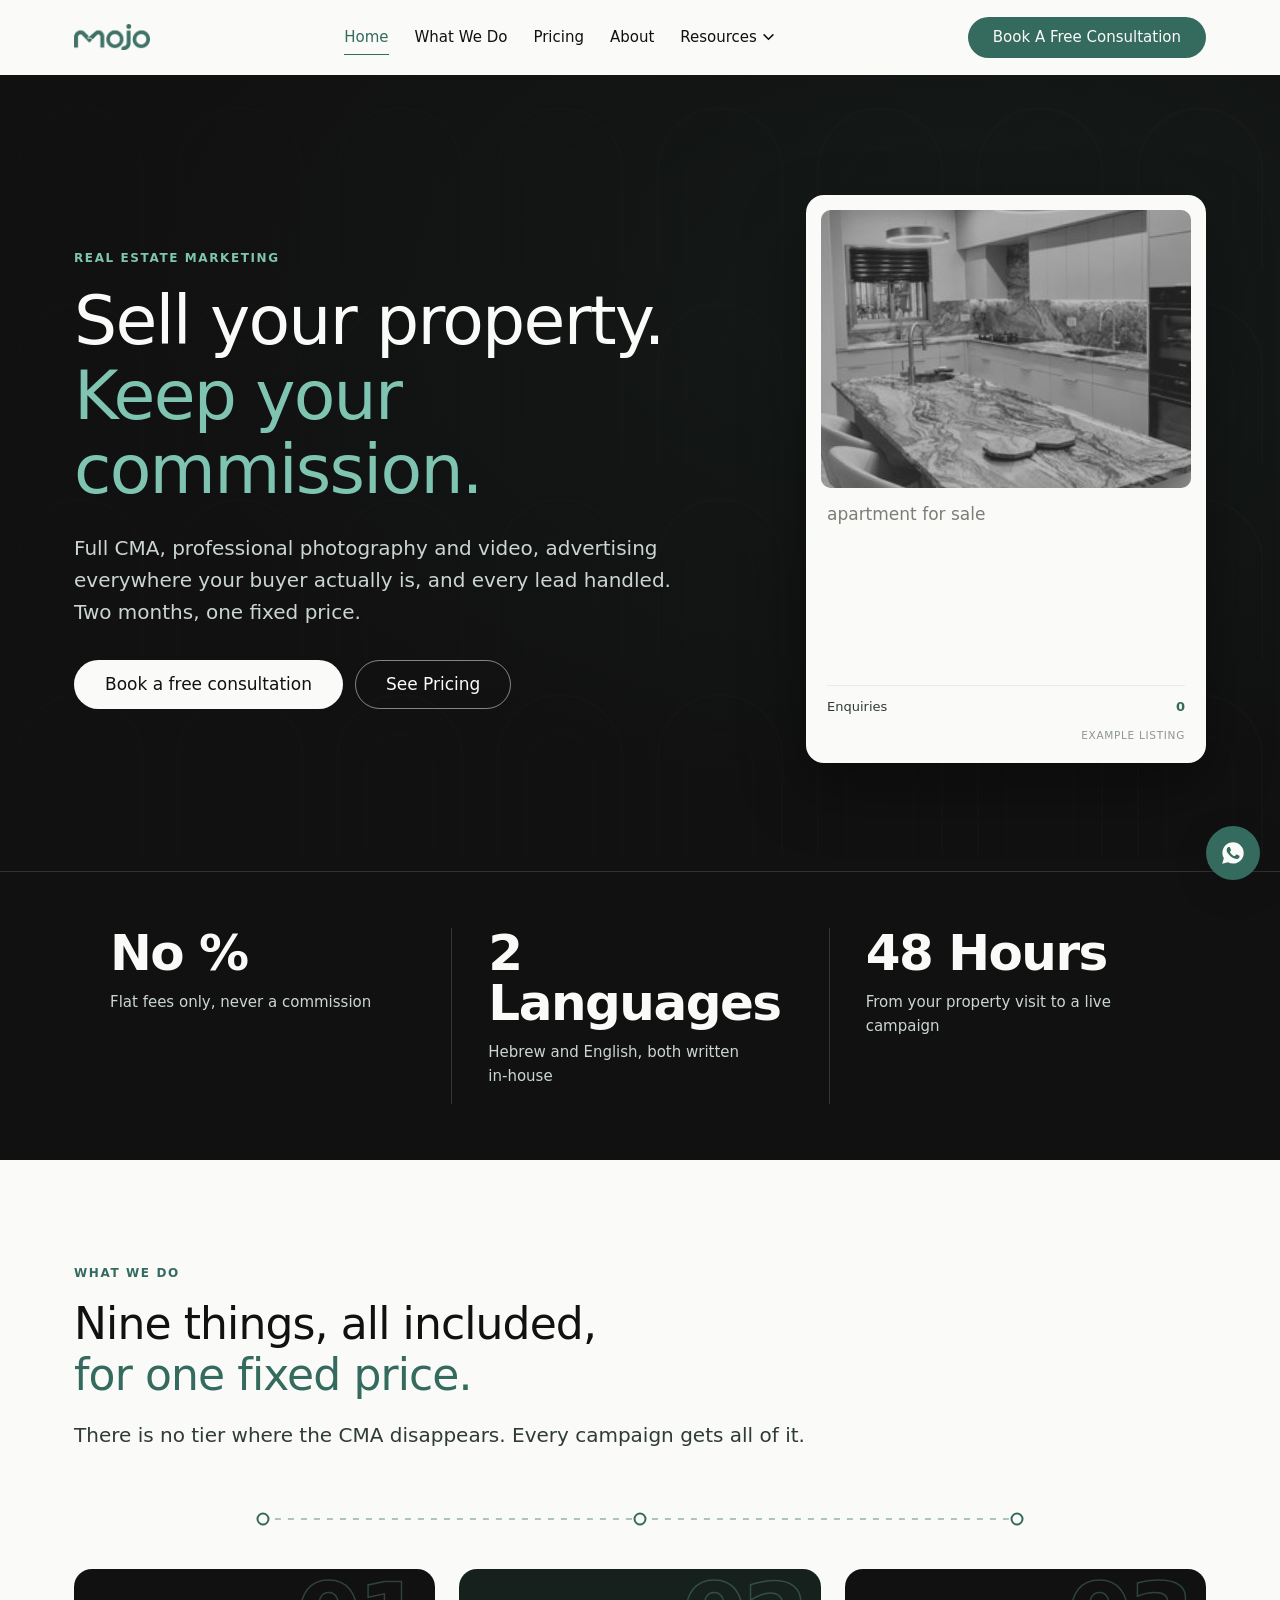
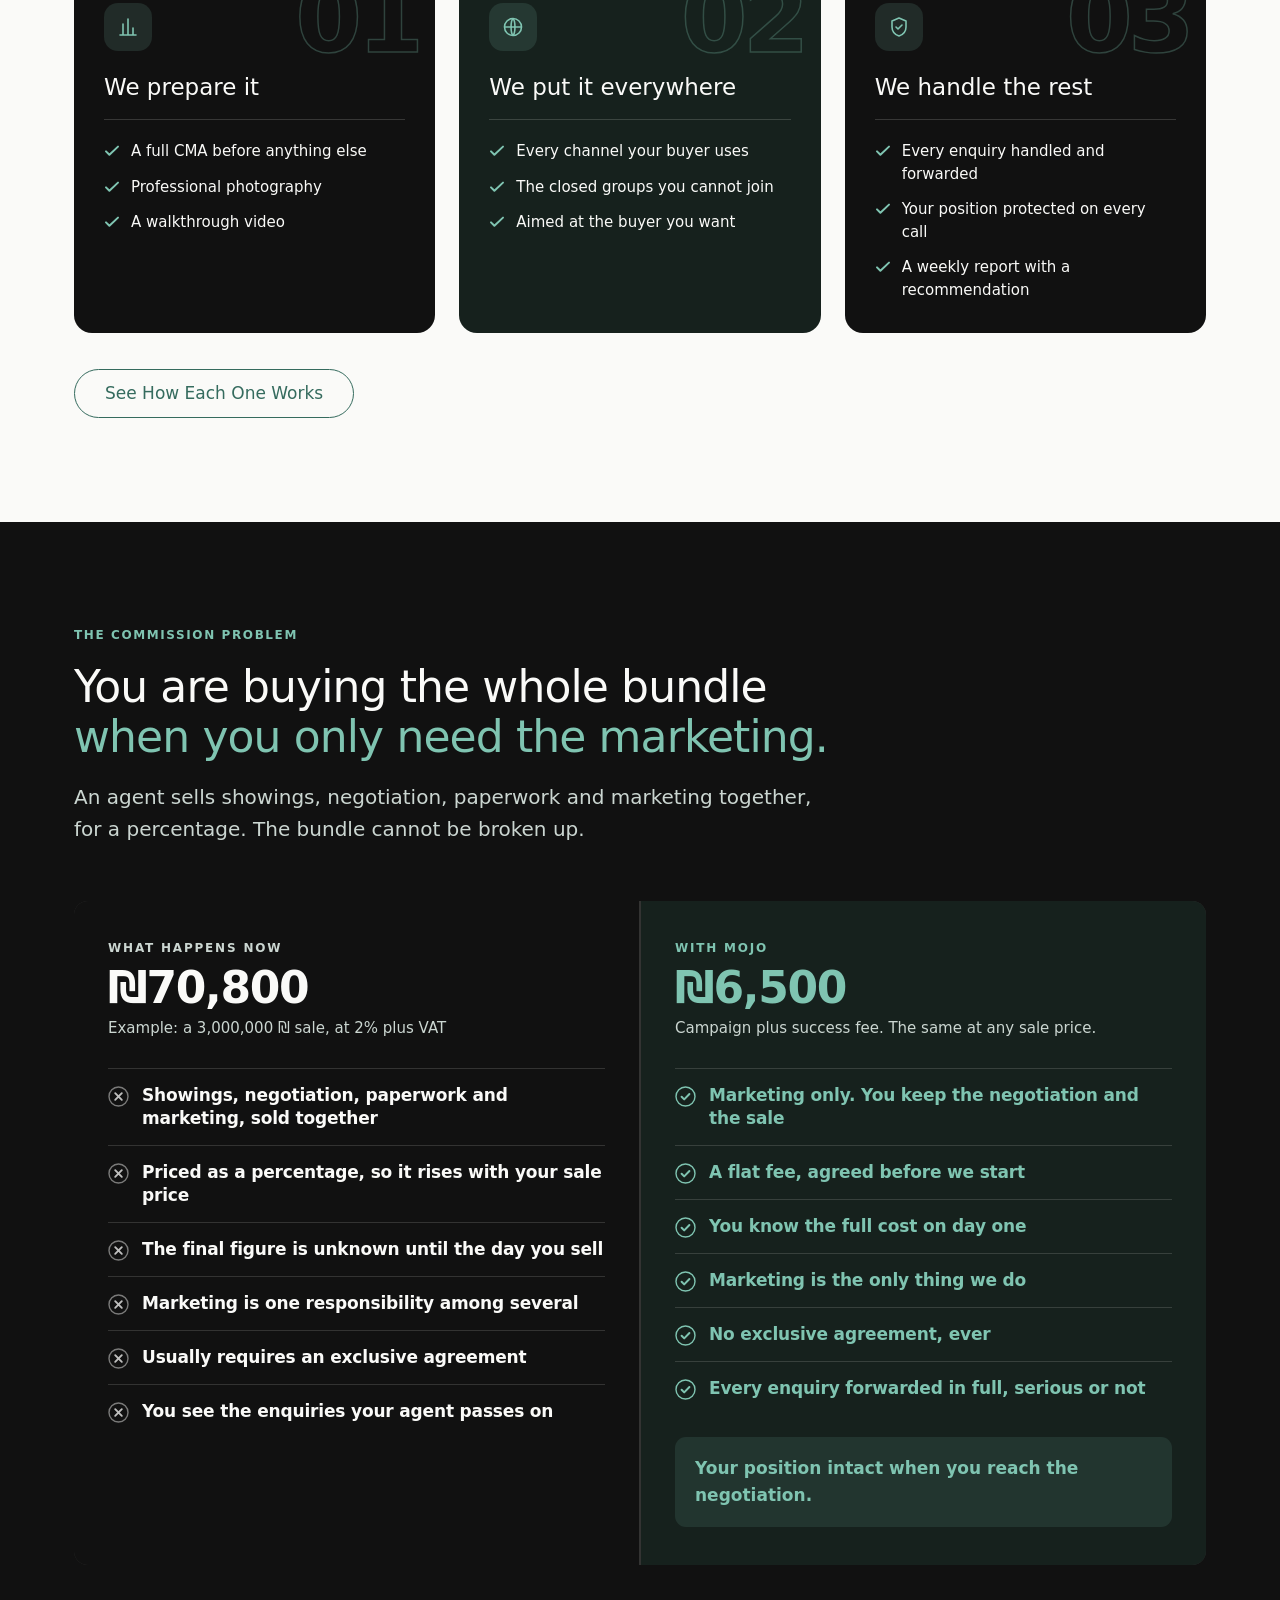
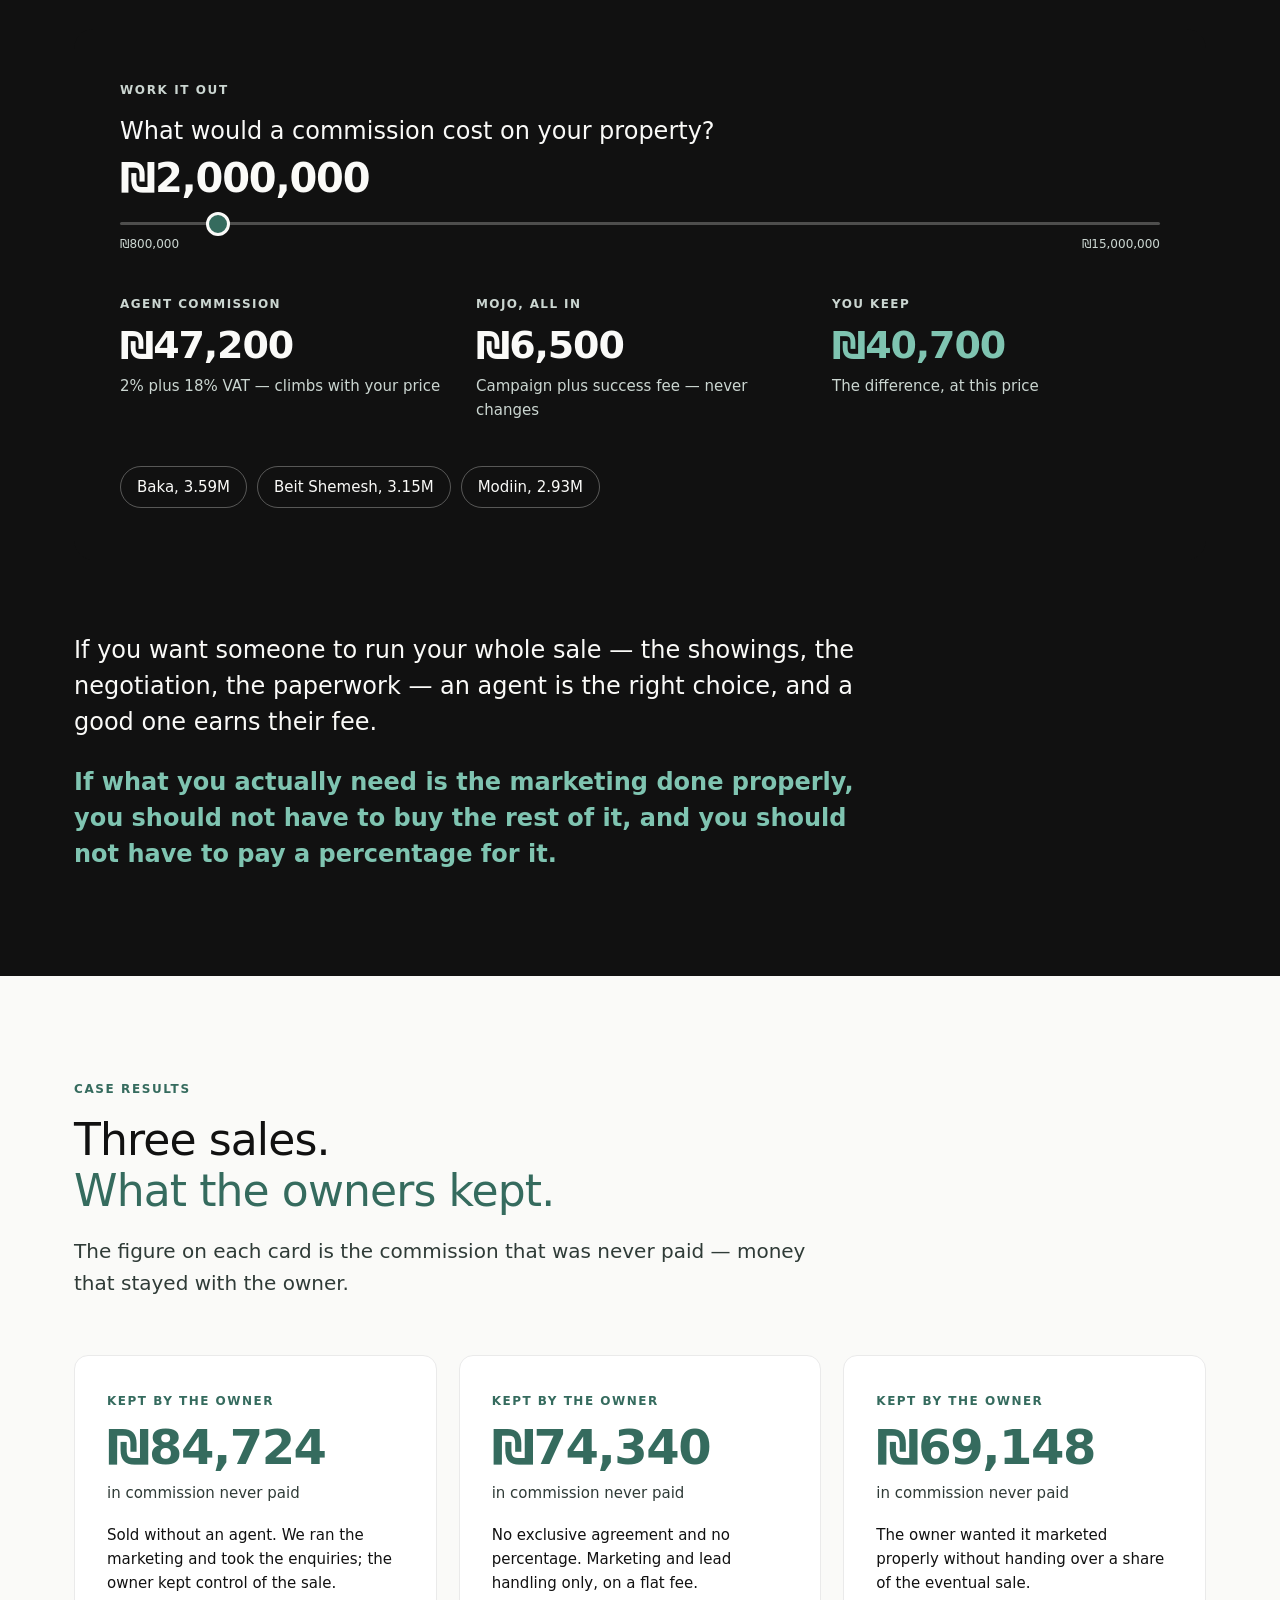
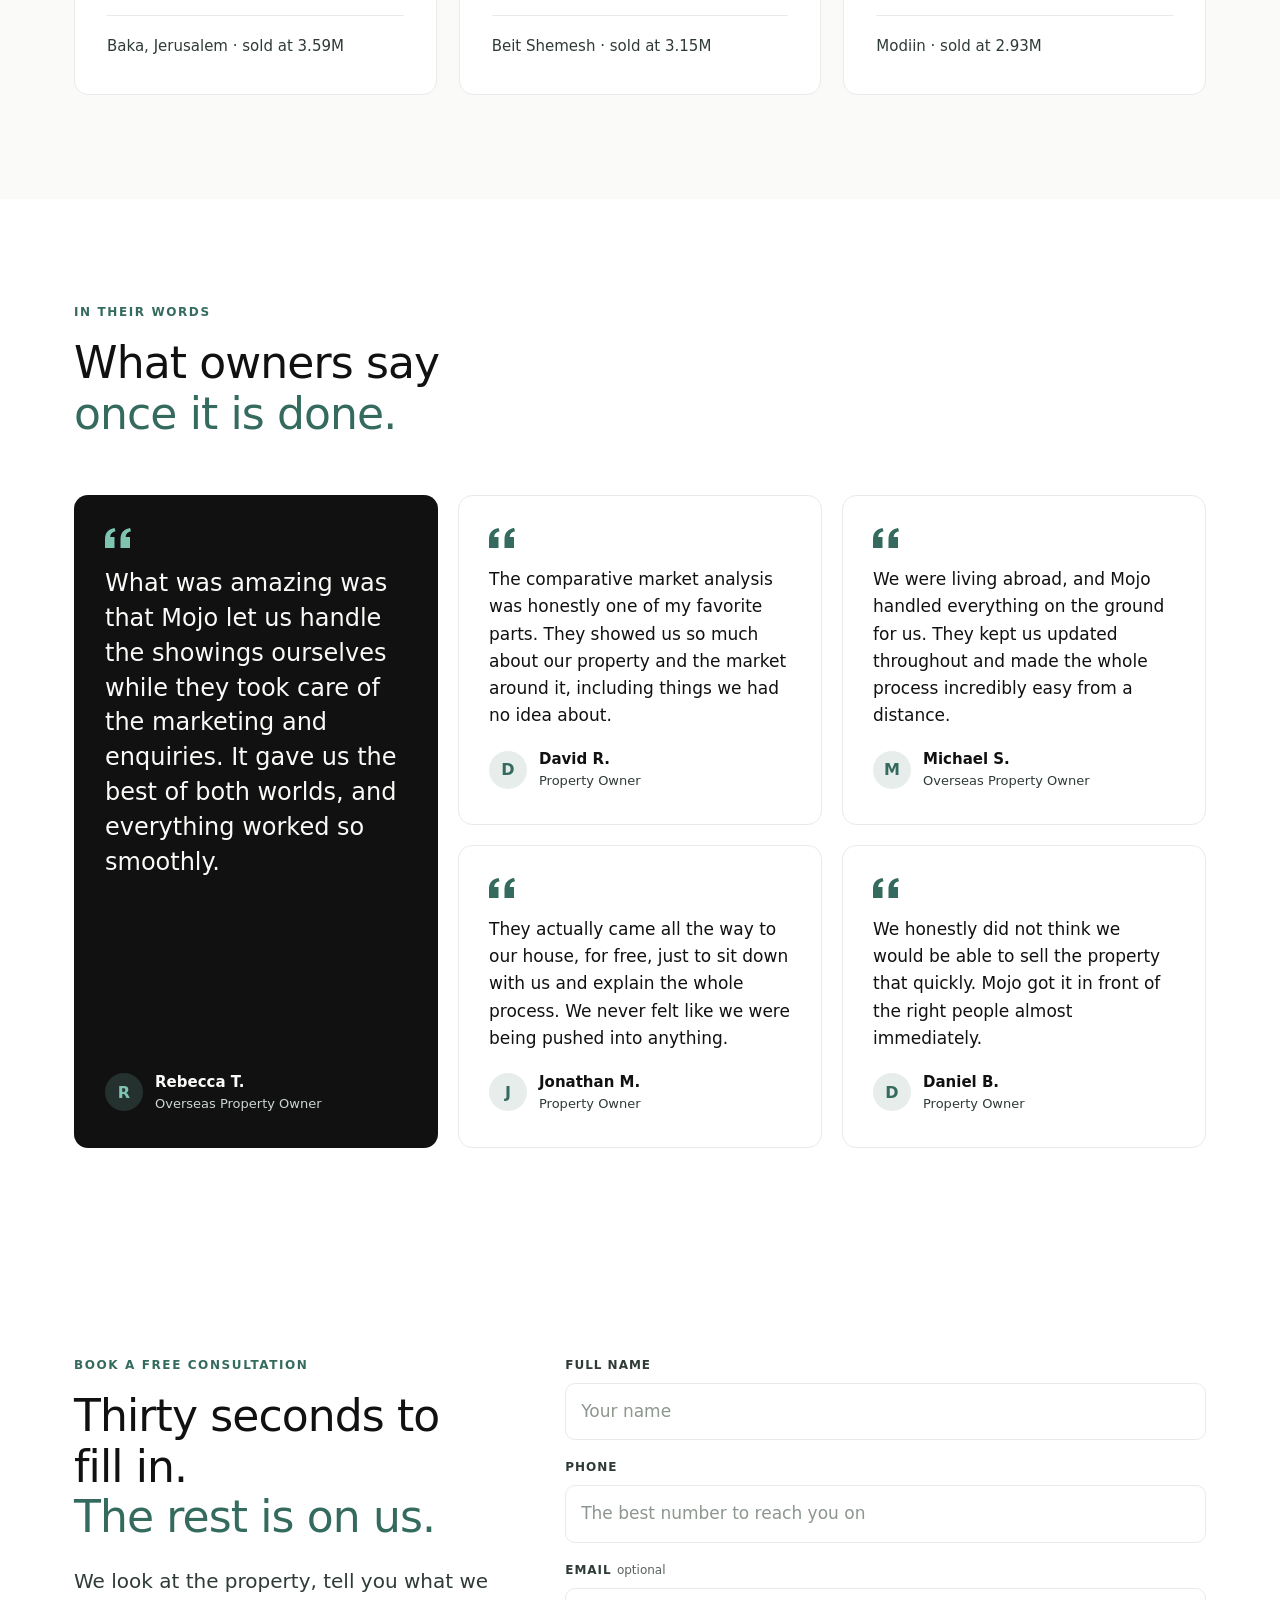
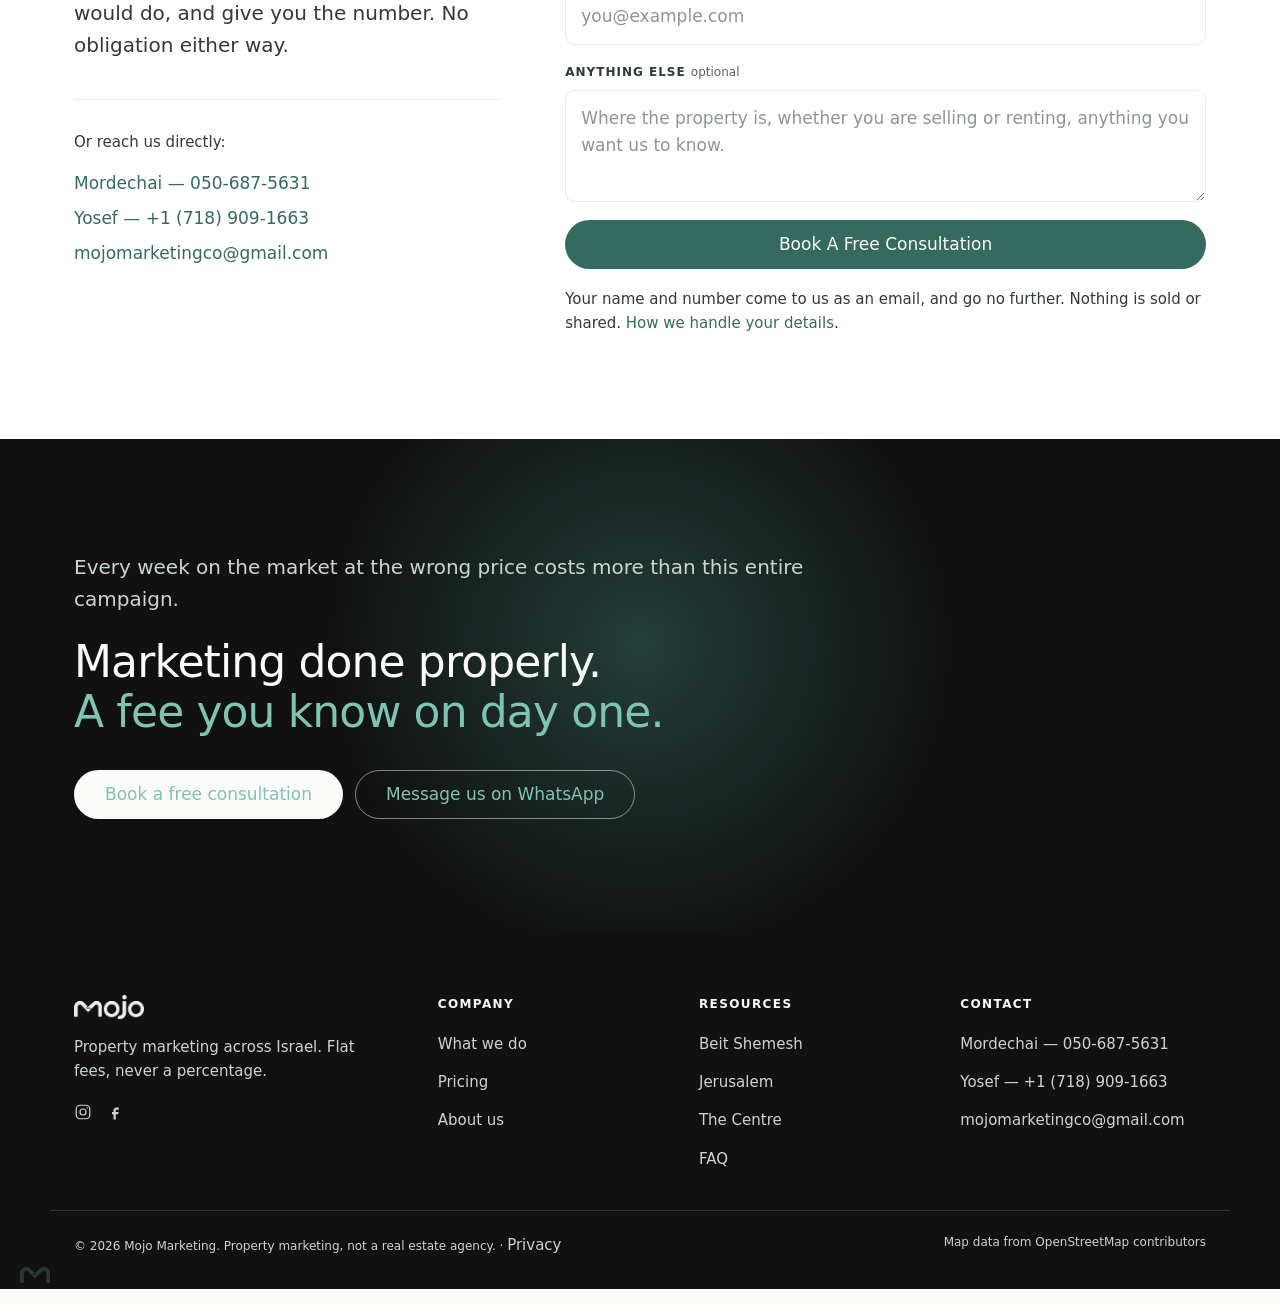
==== commit bb27db0a: "Add privacy policy, FAQ schema and Open Graph tags New /privacy page, linked from every footer and f" ====
--- a/index.html
+++ b/index.html
@@ -15,6 +15,20 @@
 <title>Mojo Marketing — Sell your property. Keep your commission.</title>
 <link rel="canonical" href="https://themojomarketing.com/">
 <meta name="description" content="Professional property marketing across Israel for a flat fee. Full CMA, photography and video, advertising everywhere your buyer is, and every lead handled. Two months, one fixed price.">
+<meta property="og:type" content="website">
+<meta property="og:site_name" content="Mojo Marketing">
+<meta property="og:locale" content="en_US">
+<meta property="og:url" content="https://themojomarketing.com/">
+<meta property="og:title" content="Mojo Marketing — Sell your property. Keep your commission.">
+<meta property="og:description" content="Professional property marketing across Israel for a flat fee. Full CMA, photography and video, advertising everywhere your buyer is, and every lead handled. Two months, one fixed price.">
+<meta property="og:image" content="https://themojomarketing.com/assets/hero-poster.jpg">
+<meta property="og:image:width" content="1920">
+<meta property="og:image:height" content="1080">
+<meta property="og:image:alt" content="Mojo Marketing &mdash; property marketing across Israel">
+<meta name="twitter:card" content="summary_large_image">
+<meta name="twitter:title" content="Mojo Marketing — Sell your property. Keep your commission.">
+<meta name="twitter:description" content="Professional property marketing across Israel for a flat fee. Two months, one fixed price.">
+<meta name="twitter:image" content="https://themojomarketing.com/assets/hero-poster.jpg">
 <link rel="icon" href="assets/logo/monogram-teal.png">
 <link rel="stylesheet" href="css/site.css?v=5d0cf0c7">
 <script>document.documentElement.classList.remove('no-js');</script>
@@ -334,6 +348,7 @@
           <div class="field field--full"><label for="f-email">Email <span class="opt">optional</span></label><input id="f-email" name="email" type="email" autocomplete="email" placeholder="you@example.com"></div>
           <div class="field field--full"><label for="f-note">Anything else <span class="opt">optional</span></label><textarea id="f-note" name="message" rows="3" placeholder="Where the property is, whether you are selling or renting, anything you want us to know."></textarea></div>
           <div class="field field--full"><button class="btn btn--primary" type="submit" style="width:100%">Book A Free Consultation</button></div>
+          <p class="small field--full" style="margin:0;color:var(--ink-soft)">Your name and number come to us as an email, and go no further. Nothing is sold or shared. <a href="privacy.html">How we handle your details</a>.</p>
         </form></div>
     </div>
   </div>
@@ -380,7 +395,7 @@
     </ul></div>
   </div>
   <div class="container footer__bottom">
-    <span>© <span id="yr">2026</span> Mojo Marketing. Property marketing, not a real estate agency.</span>
+    <span>© <span id="yr">2026</span> Mojo Marketing. Property marketing, not a real estate agency. &middot; <a href="privacy.html">Privacy</a></span>
     <span>Map data from OpenStreetMap contributors</span>
   </div>
 </footer>
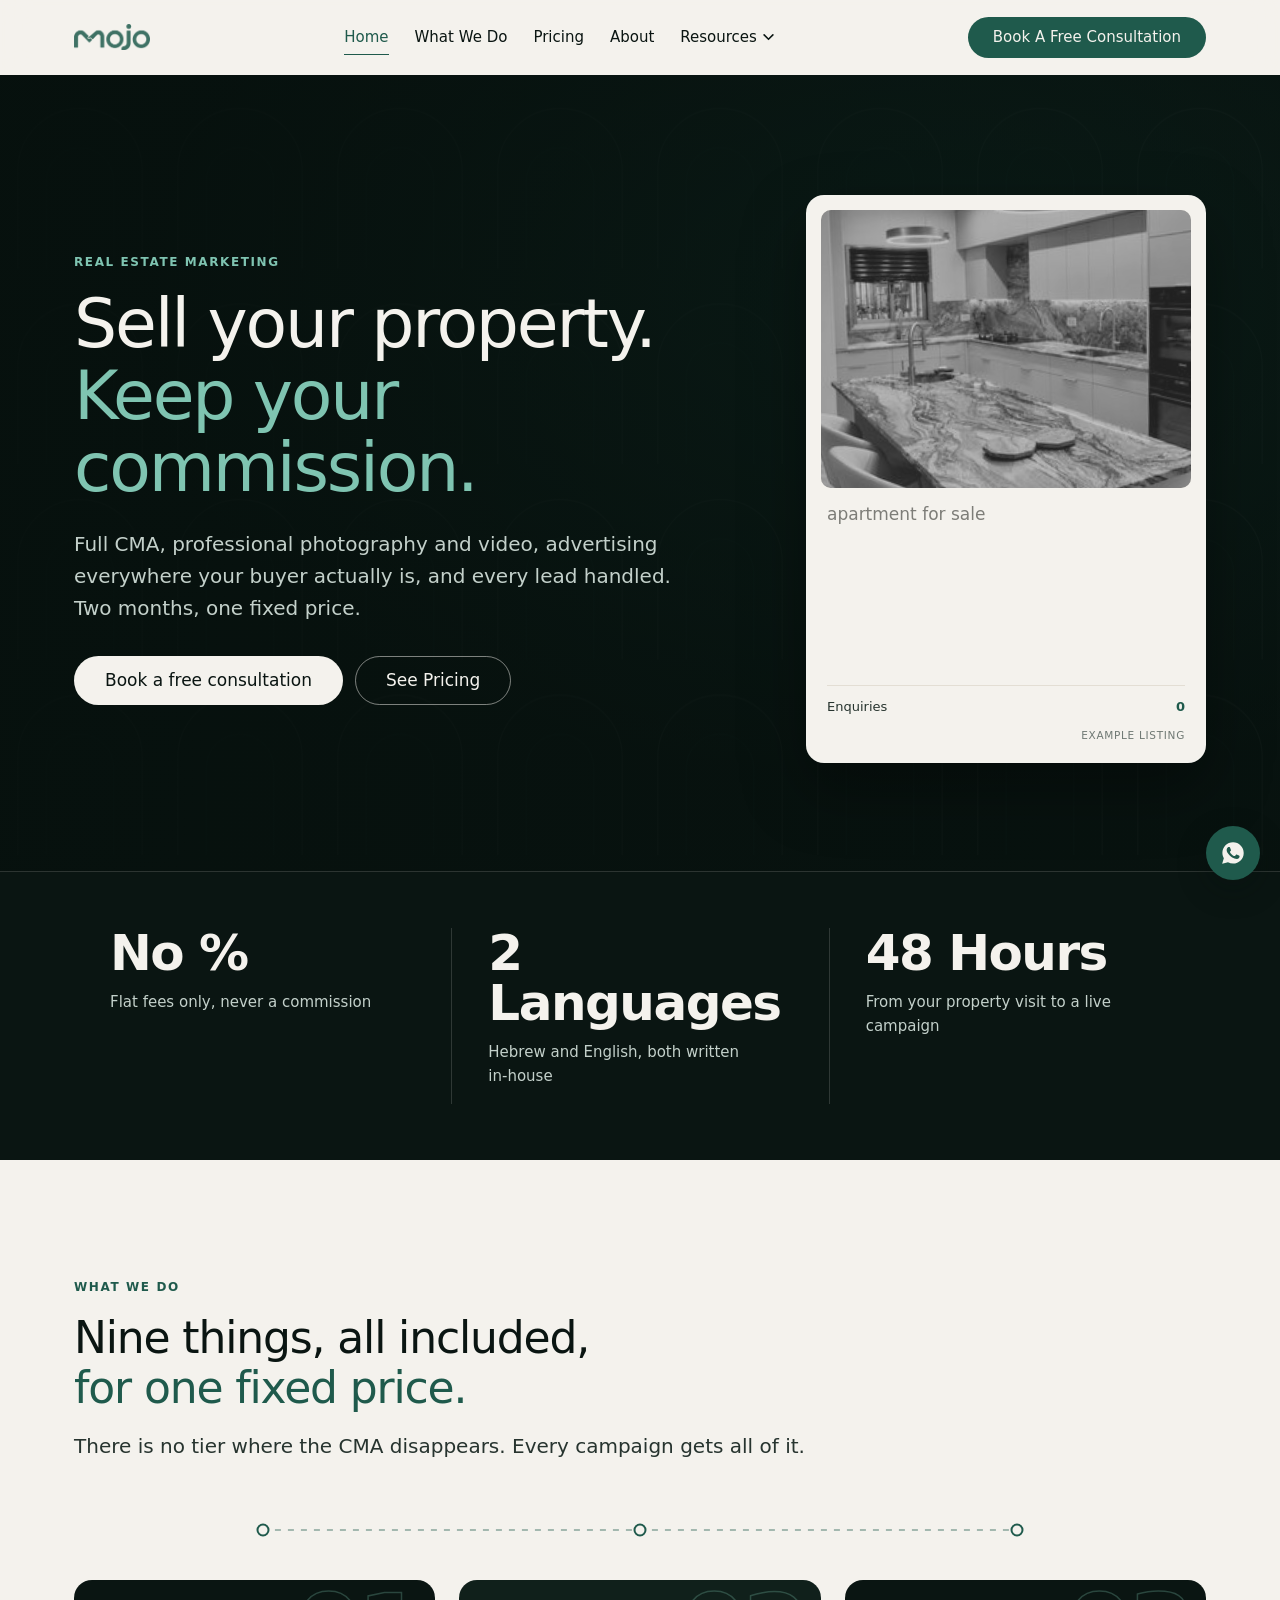
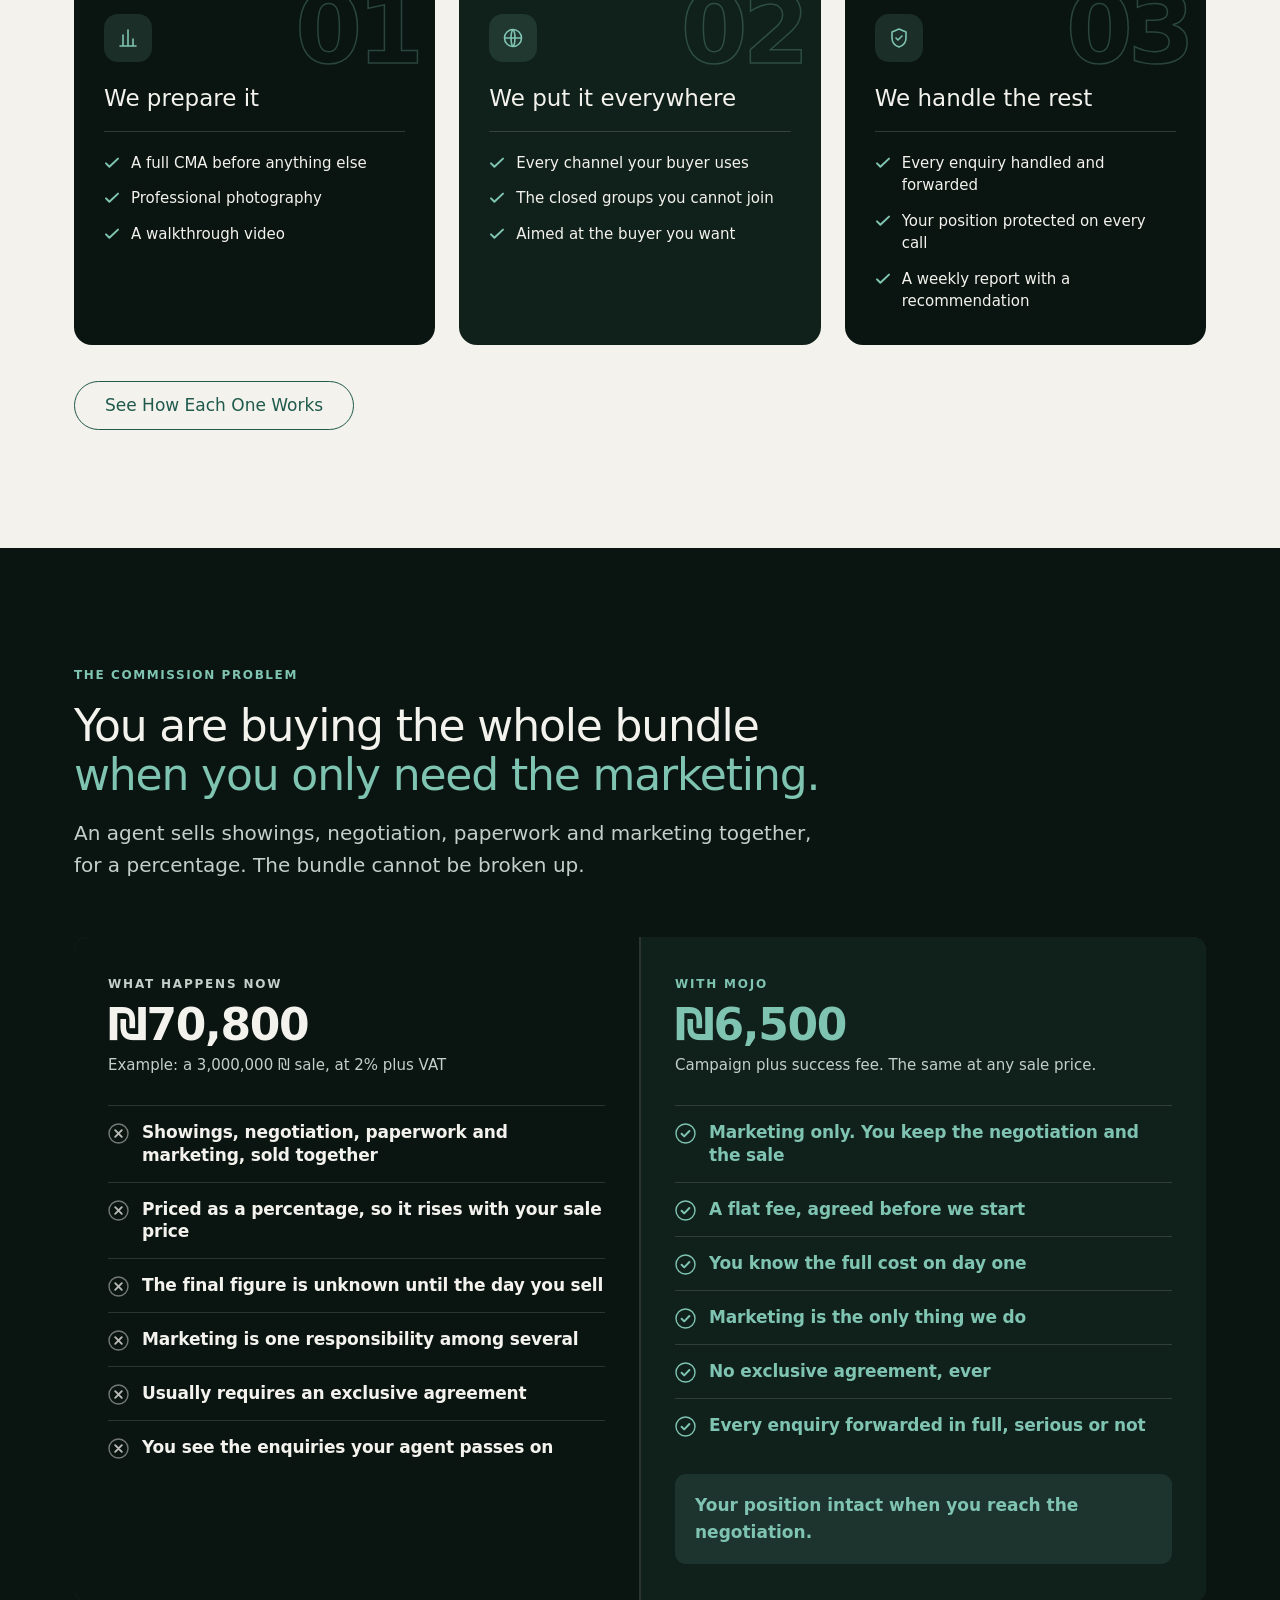
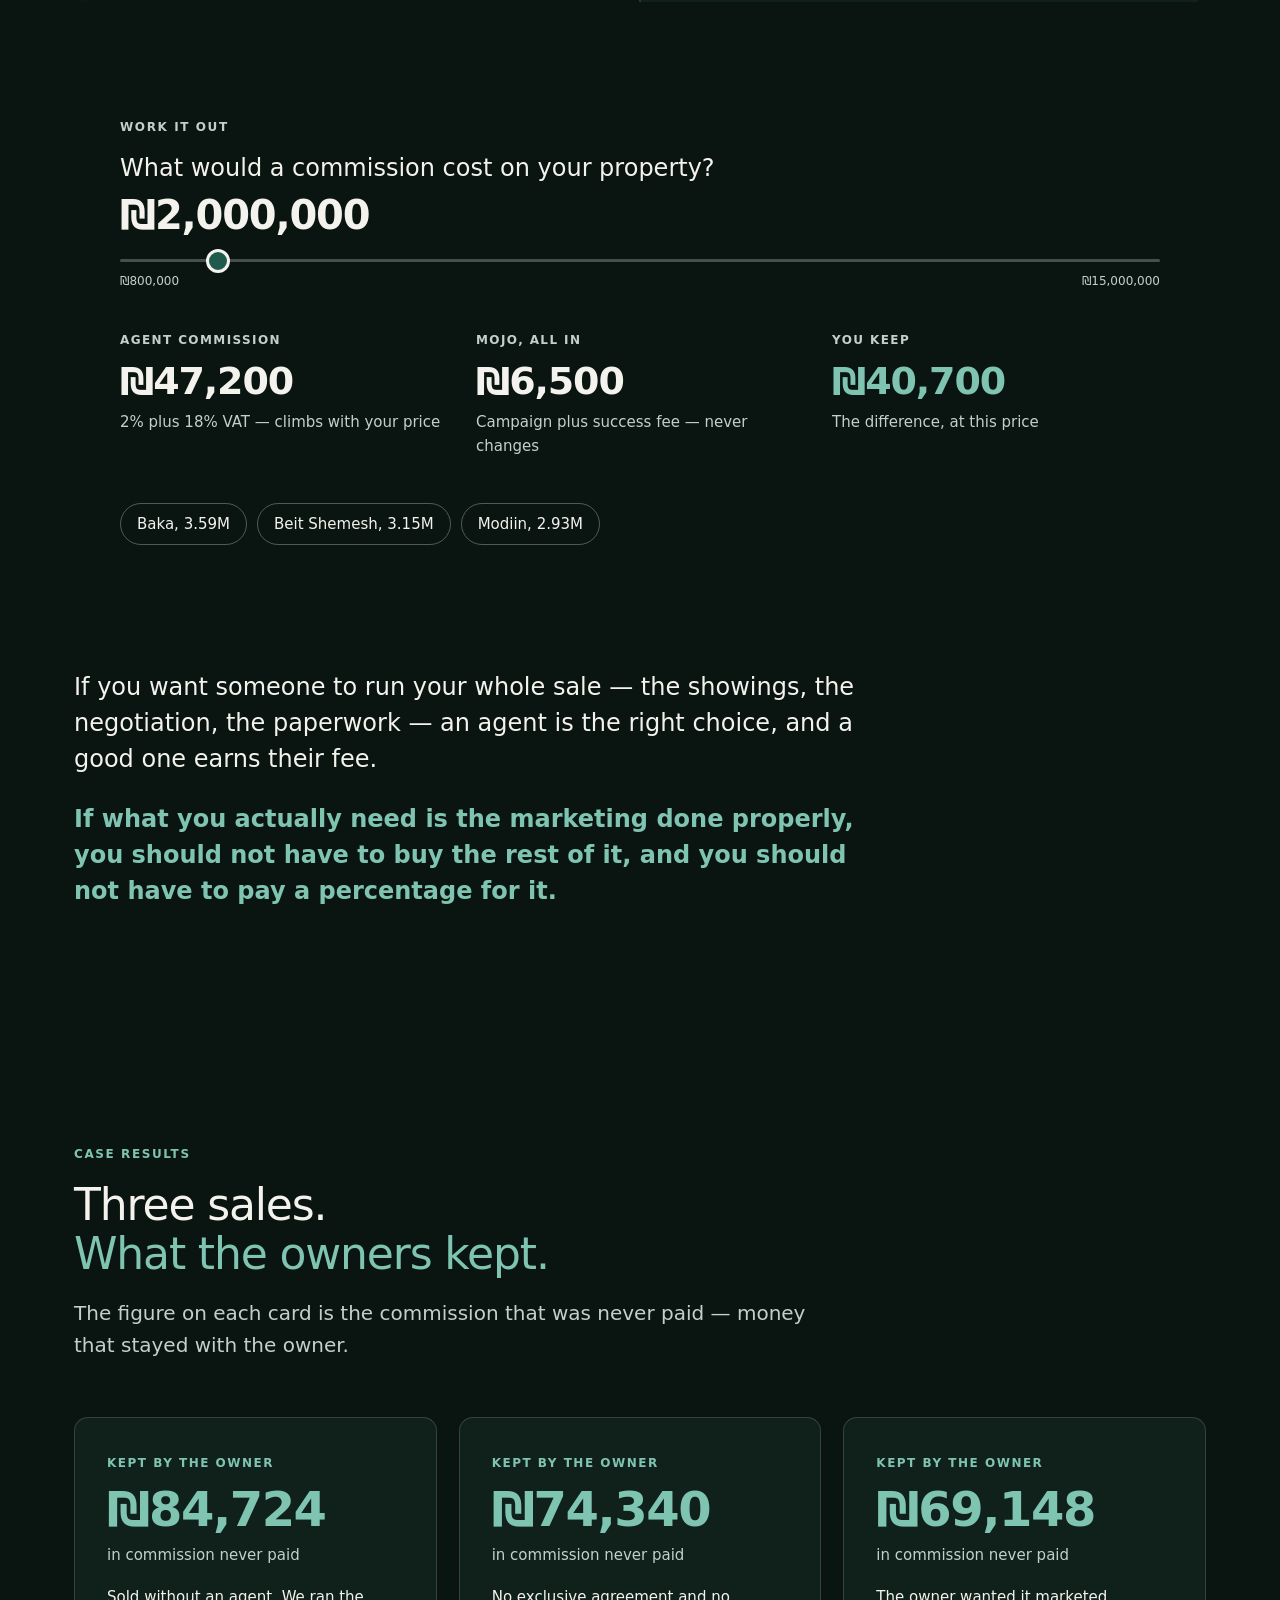
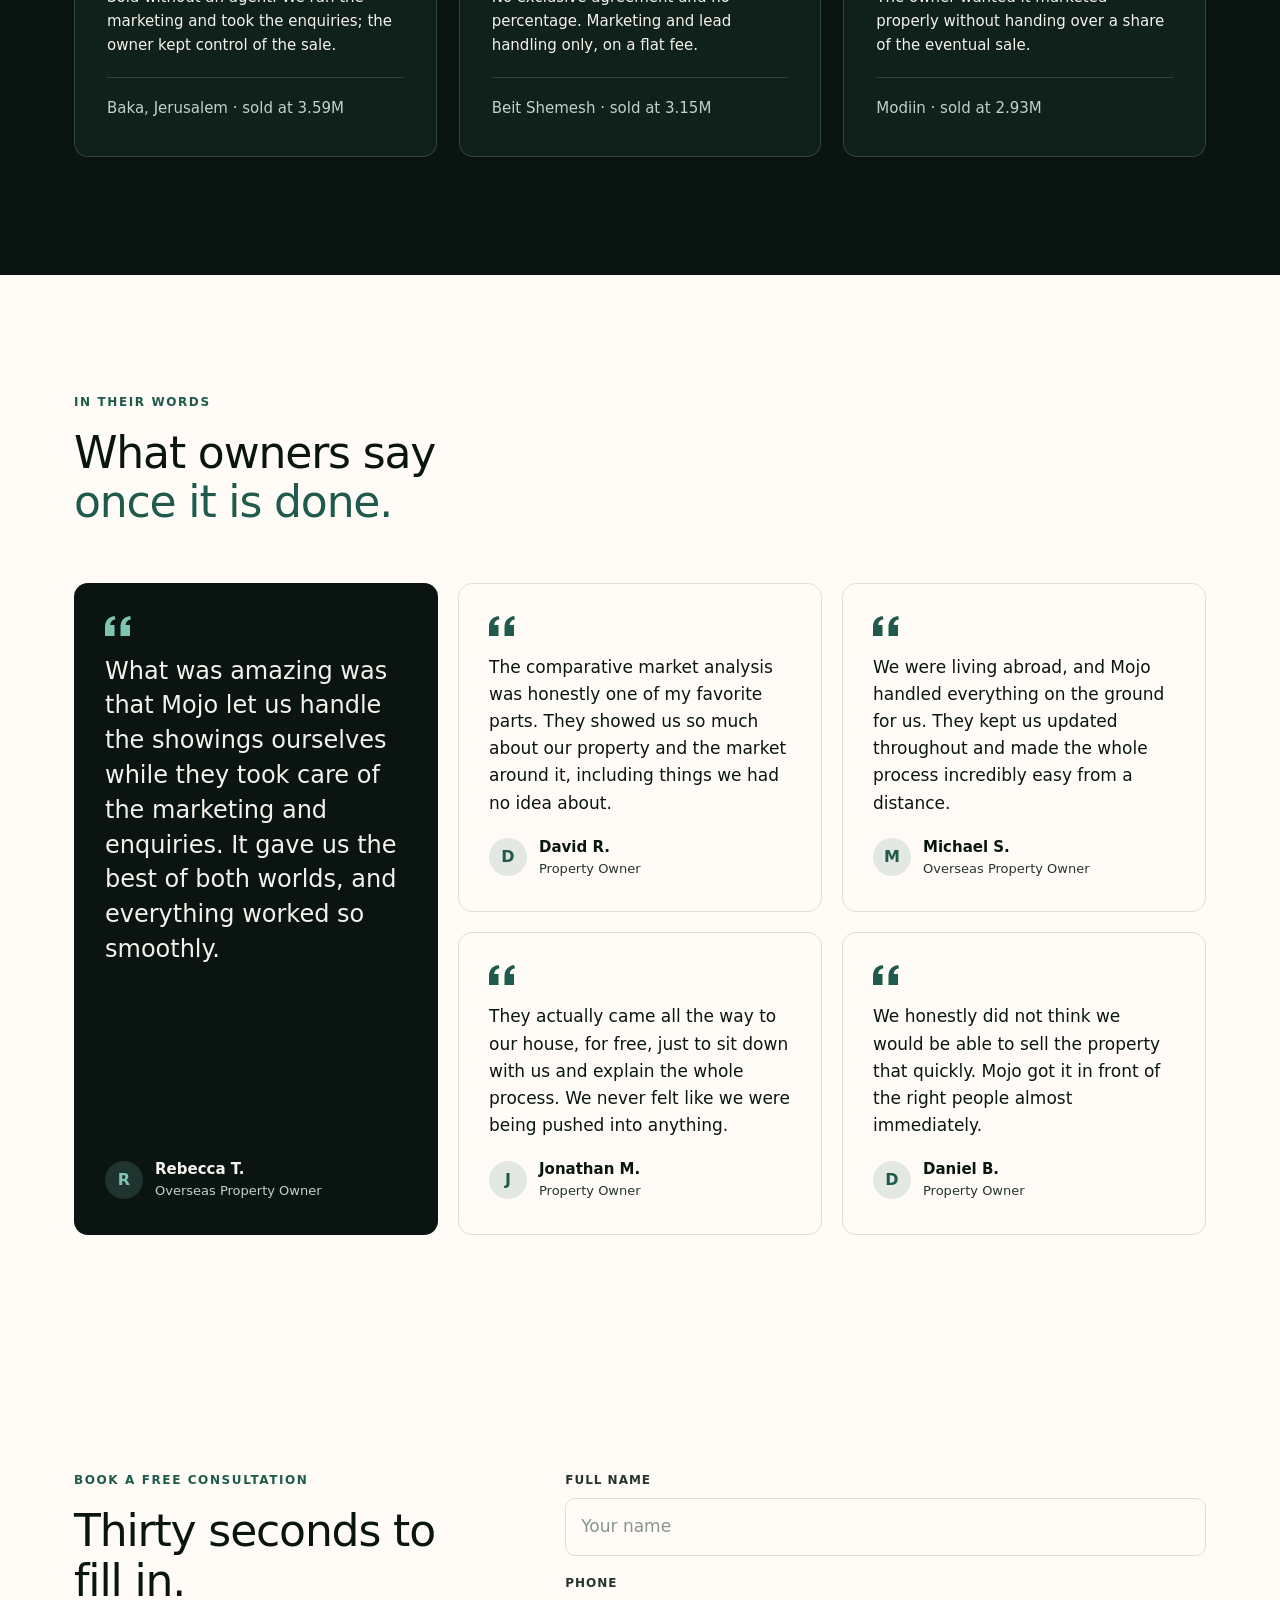
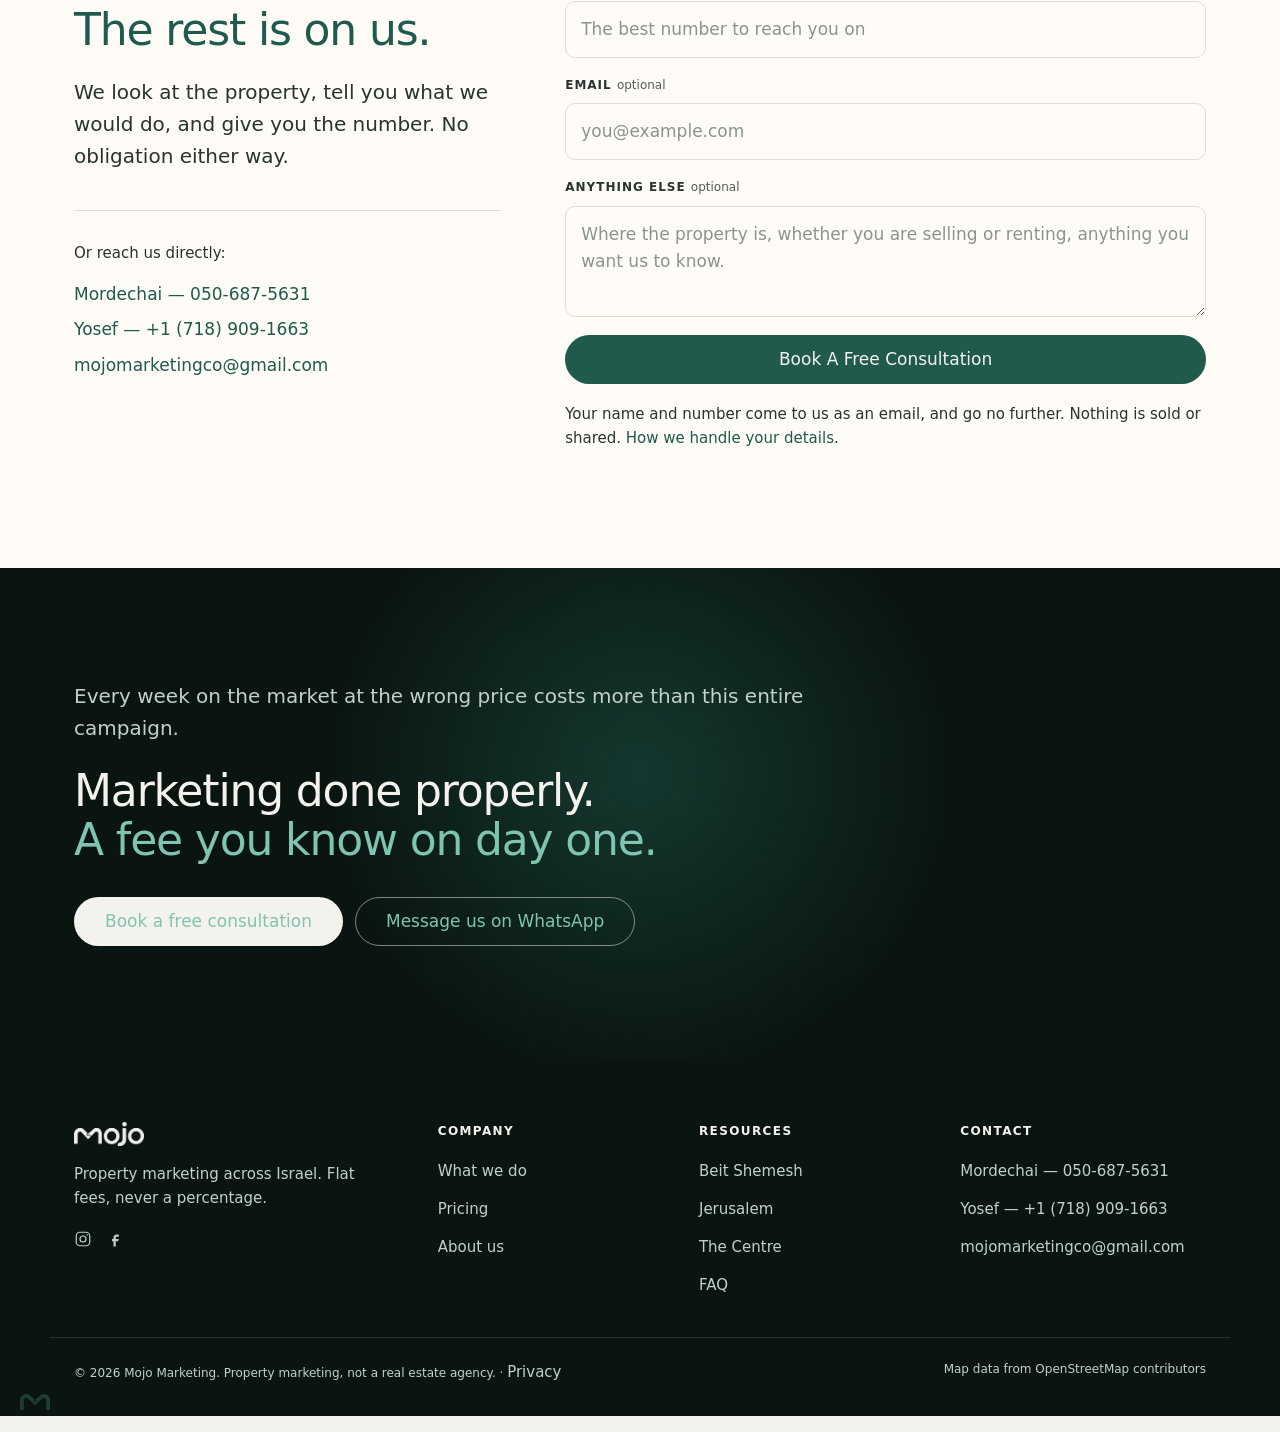
==== commit 96389fd8: "Deepen the palette: jewel teal on a teal-black ground Richer, more premium feel without leaving the " ====
--- a/index.html
+++ b/index.html
@@ -30,7 +30,7 @@
 <meta name="twitter:description" content="Professional property marketing across Israel for a flat fee. Two months, one fixed price.">
 <meta name="twitter:image" content="https://themojomarketing.com/assets/hero-poster.jpg">
 <link rel="icon" href="assets/logo/monogram-teal.png">
-<link rel="stylesheet" href="css/site.css?v=5d0cf0c7">
+<link rel="stylesheet" href="css/site.css?v=1a3717b2">
 <script>document.documentElement.classList.remove('no-js');</script>
 <script type="application/ld+json">
 {
@@ -99,13 +99,13 @@
   <div class="hero__media" aria-hidden="true">
     <div class="hero__fallback">
       <svg width="100%" height="100%" preserveAspectRatio="xMidYMid slice" viewBox="0 0 1440 900" role="presentation">
-        <rect width="1440" height="900" fill="#111111"/>
+        <rect width="1440" height="900" fill="#0a1512"/>
         <defs><pattern id="arches" width="180" height="220" patternUnits="userSpaceOnUse">
-          <path d="M20 220 L20 110 A70 70 0 0 1 160 110 L160 220" fill="none" stroke="#fafaf8" stroke-width="1.2" opacity="0.055"/>
-          <path d="M52 220 L52 122 A38 38 0 0 1 128 122 L128 220" fill="none" stroke="#356b5e" stroke-width="1" opacity="0.1"/>
+          <path d="M20 220 L20 110 A70 70 0 0 1 160 110 L160 220" fill="none" stroke="#f4f2ed" stroke-width="1.2" opacity="0.055"/>
+          <path d="M52 220 L52 122 A38 38 0 0 1 128 122 L128 220" fill="none" stroke="#1f5a4c" stroke-width="1" opacity="0.1"/>
         </pattern>
         <radialGradient id="warm" cx="72%" cy="28%" r="62%">
-          <stop offset="0%" stop-color="#356b5e" stop-opacity="0.32"/><stop offset="100%" stop-color="#356b5e" stop-opacity="0"/>
+          <stop offset="0%" stop-color="#1f5a4c" stop-opacity="0.32"/><stop offset="100%" stop-color="#1f5a4c" stop-opacity="0"/>
         </radialGradient></defs>
         <rect width="1440" height="900" fill="url(#arches)"/><rect width="1440" height="900" fill="url(#warm)"/>
       </svg>
@@ -154,7 +154,7 @@
   </div>
 </section>
 
-<section class="band band--dark" style="padding-block:56px;border-top:1px solid rgba(250,250,248,.14)">
+<section class="band band--dark" style="padding-block:56px;border-top:1px solid rgba(244,242,237,.14)">
   <div class="container"><div class="stats__grid">
     <div class="stats__item"><div class="stat-fig">No&nbsp;%</div><p class="stat-lab">Flat fees only, never a commission</p></div>
     <div class="stats__item"><div class="stat-fig"><span class="count" data-to="2">2</span> Languages</div><p class="stat-lab">Hebrew and English, both written in-house</p></div>
@@ -215,12 +215,12 @@
         <div class="vs__head">What happens now</div>
         <div class="vs__fig num">₪70,800</div>
         <p class="vs__cap">Example: a 3,000,000&nbsp;₪ sale, at 2% plus VAT</p>
-        <div class="vs__row"><svg class="vs__mark" viewBox="0 0 21 21" fill="none"><circle cx="10.5" cy="10.5" r="9.5" stroke="rgba(250,250,248,.45)" stroke-width="1.4"/><path d="M7.2 7.2l6.6 6.6M13.8 7.2l-6.6 6.6" stroke="rgba(250,250,248,.75)" stroke-width="1.9" stroke-linecap="round"/></svg><p>Showings, negotiation, paperwork and marketing, sold together</p></div>
-        <div class="vs__row"><svg class="vs__mark" viewBox="0 0 21 21" fill="none"><circle cx="10.5" cy="10.5" r="9.5" stroke="rgba(250,250,248,.45)" stroke-width="1.4"/><path d="M7.2 7.2l6.6 6.6M13.8 7.2l-6.6 6.6" stroke="rgba(250,250,248,.75)" stroke-width="1.9" stroke-linecap="round"/></svg><p>Priced as a percentage, so it rises with your sale price</p></div>
-        <div class="vs__row"><svg class="vs__mark" viewBox="0 0 21 21" fill="none"><circle cx="10.5" cy="10.5" r="9.5" stroke="rgba(250,250,248,.45)" stroke-width="1.4"/><path d="M7.2 7.2l6.6 6.6M13.8 7.2l-6.6 6.6" stroke="rgba(250,250,248,.75)" stroke-width="1.9" stroke-linecap="round"/></svg><p>The final figure is unknown until the day you sell</p></div>
-        <div class="vs__row"><svg class="vs__mark" viewBox="0 0 21 21" fill="none"><circle cx="10.5" cy="10.5" r="9.5" stroke="rgba(250,250,248,.45)" stroke-width="1.4"/><path d="M7.2 7.2l6.6 6.6M13.8 7.2l-6.6 6.6" stroke="rgba(250,250,248,.75)" stroke-width="1.9" stroke-linecap="round"/></svg><p>Marketing is one responsibility among several</p></div>
-        <div class="vs__row"><svg class="vs__mark" viewBox="0 0 21 21" fill="none"><circle cx="10.5" cy="10.5" r="9.5" stroke="rgba(250,250,248,.45)" stroke-width="1.4"/><path d="M7.2 7.2l6.6 6.6M13.8 7.2l-6.6 6.6" stroke="rgba(250,250,248,.75)" stroke-width="1.9" stroke-linecap="round"/></svg><p>Usually requires an exclusive agreement</p></div>
-        <div class="vs__row"><svg class="vs__mark" viewBox="0 0 21 21" fill="none"><circle cx="10.5" cy="10.5" r="9.5" stroke="rgba(250,250,248,.45)" stroke-width="1.4"/><path d="M7.2 7.2l6.6 6.6M13.8 7.2l-6.6 6.6" stroke="rgba(250,250,248,.75)" stroke-width="1.9" stroke-linecap="round"/></svg><p>You see the enquiries your agent passes on</p></div>
+        <div class="vs__row"><svg class="vs__mark" viewBox="0 0 21 21" fill="none"><circle cx="10.5" cy="10.5" r="9.5" stroke="rgba(244,242,237,.45)" stroke-width="1.4"/><path d="M7.2 7.2l6.6 6.6M13.8 7.2l-6.6 6.6" stroke="rgba(244,242,237,.75)" stroke-width="1.9" stroke-linecap="round"/></svg><p>Showings, negotiation, paperwork and marketing, sold together</p></div>
+        <div class="vs__row"><svg class="vs__mark" viewBox="0 0 21 21" fill="none"><circle cx="10.5" cy="10.5" r="9.5" stroke="rgba(244,242,237,.45)" stroke-width="1.4"/><path d="M7.2 7.2l6.6 6.6M13.8 7.2l-6.6 6.6" stroke="rgba(244,242,237,.75)" stroke-width="1.9" stroke-linecap="round"/></svg><p>Priced as a percentage, so it rises with your sale price</p></div>
+        <div class="vs__row"><svg class="vs__mark" viewBox="0 0 21 21" fill="none"><circle cx="10.5" cy="10.5" r="9.5" stroke="rgba(244,242,237,.45)" stroke-width="1.4"/><path d="M7.2 7.2l6.6 6.6M13.8 7.2l-6.6 6.6" stroke="rgba(244,242,237,.75)" stroke-width="1.9" stroke-linecap="round"/></svg><p>The final figure is unknown until the day you sell</p></div>
+        <div class="vs__row"><svg class="vs__mark" viewBox="0 0 21 21" fill="none"><circle cx="10.5" cy="10.5" r="9.5" stroke="rgba(244,242,237,.45)" stroke-width="1.4"/><path d="M7.2 7.2l6.6 6.6M13.8 7.2l-6.6 6.6" stroke="rgba(244,242,237,.75)" stroke-width="1.9" stroke-linecap="round"/></svg><p>Marketing is one responsibility among several</p></div>
+        <div class="vs__row"><svg class="vs__mark" viewBox="0 0 21 21" fill="none"><circle cx="10.5" cy="10.5" r="9.5" stroke="rgba(244,242,237,.45)" stroke-width="1.4"/><path d="M7.2 7.2l6.6 6.6M13.8 7.2l-6.6 6.6" stroke="rgba(244,242,237,.75)" stroke-width="1.9" stroke-linecap="round"/></svg><p>Usually requires an exclusive agreement</p></div>
+        <div class="vs__row"><svg class="vs__mark" viewBox="0 0 21 21" fill="none"><circle cx="10.5" cy="10.5" r="9.5" stroke="rgba(244,242,237,.45)" stroke-width="1.4"/><path d="M7.2 7.2l6.6 6.6M13.8 7.2l-6.6 6.6" stroke="rgba(244,242,237,.75)" stroke-width="1.9" stroke-linecap="round"/></svg><p>You see the enquiries your agent passes on</p></div>
       </div>
       <div class="vs__col vs__col--mojo">
         <div class="vs__head">With Mojo</div>
@@ -260,7 +260,7 @@
   </div>
 </section>
 
-<section class="band section">
+<section class="band band--dark section">
   <div class="container">
     <div class="shead rv">
       <span class="eyebrow">Case results</span>
--- a/css/site.css
+++ b/css/site.css
@@ -7,21 +7,23 @@
 
 :root{
   /* Brand */
-  --black:      #111111;
-  --offwhite:   #fafaf8;
-  --teal:       #356b5e;
+  --black:      #0a1512;   /* deep teal-black */
+  --offwhite:   #f4f2ed;   /* warm off-white */
+  --teal:       #1f5a4c;   /* jewel teal */
   --teal-lift:  #7fc4b1;   /* teal that holds on near-black */
-  --grey-light: #eaeaea;
+  --grey-light: #e3ded4;
+  --ground-deep:#06100d;   /* deepest ground, hero */
+  --card:       #fffcf7;   /* lifted surface on warm ivory */
 
   /* Type colours — no flat grey anywhere */
-  --ink:        #111111;   /* body on light */
-  --ink-soft:   #2f3b37;   /* secondary on light, teal-biased, 12:1 */
-  --paper:      #fafaf8;   /* body on dark */
-  --paper-soft: #cbd6d1;   /* secondary on dark, teal-biased */
+  --ink:        #0a1512;   /* body on light */
+  --ink-soft:   #27342f;   /* secondary on light, teal-biased, 12:1 */
+  --paper:      #f4f2ed;   /* body on dark */
+  --paper-soft: #c3d0ca;   /* secondary on dark, teal-biased */
 
   --font: 'General Sans', system-ui, -apple-system, 'Segoe UI', Roboto, sans-serif;
 
-  --t-display: 76px;
+  --t-display: 80px;
   --t-h1: 56px;
   --t-h2: 44px;   /* section headings — deliberately large */
   --t-h3: 24px;
@@ -30,13 +32,13 @@
   --t-small: 15px;
   --t-label: 12px;
 
-  --ease: cubic-bezier(0.16, 1, 0.3, 1);
-  --d-small: 200ms;
-  --d-std: 350ms;
+  --ease: cubic-bezier(0.22, 1, 0.26, 1);
+  --d-small: 260ms;
+  --d-std: 540ms;
 
   --container: 1180px;
   --gutter: 24px;
-  --section: 104px;
+  --section: 118px;
   --radius: 14px;
 }
 @media (max-width: 860px){
@@ -61,8 +63,8 @@
 button{ font:inherit; }
 
 h1,h2,h3,h4{ font-weight:500; margin:0 0 .5em; color:inherit; }
-h1,.display{ line-height:1.1; letter-spacing:-0.025em; }
-h2{ font-size:var(--t-h2); line-height:1.15; letter-spacing:-0.02em; }
+h1,.display{ line-height:1.06; letter-spacing:-0.032em; }
+h2{ font-size:var(--t-h2); line-height:1.12; letter-spacing:-0.026em; }
 h3{ font-size:var(--t-h3); line-height:1.25; }
 .display{ font-size:var(--t-display); font-weight:500; margin:0; }
 h1{ font-size:var(--t-h1); }
@@ -86,7 +88,7 @@
 .band--dark .eyebrow{ color:var(--teal-lift); }
 .band--dark .tt span:last-child{ color:var(--teal-lift); }
 .band--dark a{ color:var(--teal-lift); }
-.band--paper{ background:#fff; }
+.band--paper{ background:var(--card); }
 
 .container{ width:100%; max-width:var(--container); margin-inline:auto; padding-inline:var(--gutter); }
 .section{ padding-block:var(--section); }
@@ -114,19 +116,19 @@
              border-color var(--d-small) var(--ease);
 }
 .btn--primary{ background:var(--teal); color:var(--offwhite); }
-.btn--primary:hover{ background:#2b584d; }
+.btn--primary:hover{ background:#174539; }
 .btn--secondary{ background:transparent; color:var(--teal); border-color:var(--teal); }
-.btn--secondary:hover{ background:rgba(53,107,94,.09); }
+.btn--secondary:hover{ background:rgba(31,90,76,.09); }
 .btn--onDark{ background:var(--offwhite); color:var(--black); }
 .btn--onDark:hover{ background:#fff; }
-.btn--ghostDark{ background:transparent; color:var(--paper); border-color:rgba(250,250,248,.5); }
+.btn--ghostDark{ background:transparent; color:var(--paper); border-color:rgba(244,242,237,.5); }
 .btn--ghostDark:hover{ border-color:var(--paper); }
 .btn:focus-visible{ outline:2px solid var(--teal); outline-offset:3px; }
 
 /* ---------- Header ---------- */
 .header{
   position:sticky; top:0; z-index:80;
-  background:rgba(250,250,248,.9); backdrop-filter:blur(14px); -webkit-backdrop-filter:blur(14px);
+  background:rgba(244,242,237,.9); backdrop-filter:blur(14px); -webkit-backdrop-filter:blur(14px);
   border-bottom:1px solid transparent; transition:border-color var(--d-small) var(--ease);
 }
 .header.is-stuck{ border-bottom-color:var(--grey-light); }
@@ -153,11 +155,11 @@
 .drop__menu{
   position:absolute; top:calc(100% + 14px); left:-16px; min-width:230px;
   background:var(--offwhite); border:1px solid var(--grey-light); border-radius:12px;
-  padding:8px; display:none; box-shadow:0 18px 44px rgba(17,17,17,.10);
+  padding:8px; display:none; box-shadow:0 18px 44px rgba(6,16,13,.10);
 }
 .drop.is-open .drop__menu{ display:block; }
 .drop__menu a{ display:block; padding:10px 14px; border-radius:8px; font-size:var(--t-small); color:var(--ink); }
-.drop__menu a:hover{ background:rgba(53,107,94,.08); color:var(--teal); }
+.drop__menu a:hover{ background:rgba(31,90,76,.08); color:var(--teal); }
 .drop__sep{ font-size:11px; letter-spacing:1.4px; text-transform:uppercase; color:var(--teal); padding:12px 14px 6px; font-weight:600; }
 
 .header__actions{ display:flex; align-items:center; gap:14px; }
@@ -179,14 +181,14 @@
 }
 
 /* ---------- Hero ---------- */
-.hero{ position:relative; background:var(--black); overflow:hidden; padding-block:120px 108px; }
+.hero{ position:relative; background:var(--ground-deep); overflow:hidden; padding-block:120px 108px; }
 .hero__media{ position:absolute; inset:0; }
 .hero__media > *{ width:100%; height:100%; object-fit:cover; }
 .hero__fallback{ position:absolute; inset:0; }
 .hero__video{ position:absolute; inset:0; }
 .hero__scrim{
   position:absolute; inset:0;
-  background:linear-gradient(100deg, rgba(17,17,17,.88) 0%, rgba(17,17,17,.7) 52%, rgba(17,17,17,.55) 100%);
+  background:linear-gradient(100deg, rgba(6,16,13,.88) 0%, rgba(6,16,13,.7) 52%, rgba(6,16,13,.55) 100%);
 }
 .hero__in{ position:relative; z-index:2; }
 .hero__grid{ display:grid; grid-template-columns:1fr 400px; gap:56px; align-items:center; }
@@ -202,20 +204,20 @@
 
 /* Hero listing card */
 .lcard{
-  background:var(--offwhite); border-radius:18px; border:2px solid rgba(250,250,248,.25);
+  background:var(--offwhite); border-radius:18px; border:2px solid rgba(244,242,237,.25);
   padding:13px; box-shadow:0 26px 64px rgba(0,0,0,.36); max-width:400px; margin-left:auto;
   transition:border-color 600ms var(--ease);
 }
 .lcard.is-good{ border-color:var(--teal-lift); }
 @media (max-width:1024px){ .lcard{ margin-inline:auto; max-width:420px; } }
-.lcard__ph{ position:relative; aspect-ratio:4/3; border-radius:10px; overflow:hidden; background:#d8d6d0; }
+.lcard__ph{ position:relative; aspect-ratio:4/3; border-radius:10px; overflow:hidden; background:#ddd8ce; }
 .lcard__ph video, .lcard__ph img{ width:100%; height:100%; object-fit:cover;
   filter:grayscale(1) contrast(.72) brightness(.9); transform:rotate(-2.2deg) scale(1.13);
   transition:filter 700ms var(--ease), transform 700ms var(--ease); }
 .lcard.is-good .lcard__ph video, .lcard.is-good .lcard__ph img{ filter:none; transform:none; }
 .lcard__badge{
   position:absolute; right:10px; top:10px; display:inline-flex; align-items:center; gap:6px;
-  background:rgba(17,17,17,.84); color:var(--paper); font-size:11px; letter-spacing:.6px;
+  background:rgba(6,16,13,.84); color:var(--paper); font-size:11px; letter-spacing:.6px;
   text-transform:uppercase; padding:5px 10px; border-radius:999px;
   opacity:0; transform:translateY(-6px);
   transition:opacity var(--d-std) var(--ease), transform var(--d-std) var(--ease);
@@ -227,7 +229,7 @@
 .lcard__caret{ display:inline-block; width:1px; height:1em; background:var(--teal); vertical-align:-2px; animation:blink 1s steps(2) infinite; }
 @keyframes blink{ 50%{opacity:0} }
 .chips{ display:flex; flex-wrap:wrap; gap:6px; min-height:26px; }
-.chip{ font-size:11px; font-weight:500; color:var(--teal); background:rgba(53,107,94,.1);
+.chip{ font-size:11px; font-weight:500; color:var(--teal); background:rgba(31,90,76,.1);
   border-radius:999px; padding:4px 10px; opacity:0; transform:translateY(6px);
   transition:opacity var(--d-small) var(--ease), transform var(--d-small) var(--ease); }
 .chip.is-on{ opacity:1; transform:none; }
@@ -238,11 +240,11 @@
 /* ---------- Stats ---------- */
 .stats__grid{ display:grid; grid-template-columns:repeat(3,1fr); }
 .stats__item{ padding:0 36px; }
-.stats__item + .stats__item{ border-left:1px solid rgba(250,250,248,.16); }
+.stats__item + .stats__item{ border-left:1px solid rgba(244,242,237,.16); }
 @media (max-width:860px){
   .stats__grid{ grid-template-columns:1fr; gap:30px; }
   .stats__item{ padding:0; }
-  .stats__item + .stats__item{ border-left:0; border-top:1px solid rgba(250,250,248,.16); padding-top:30px; }
+  .stats__item + .stats__item{ border-left:0; border-top:1px solid rgba(244,242,237,.16); padding-top:30px; }
 }
 .stat-fig{ font-size:50px; font-weight:600; line-height:1; letter-spacing:-.03em; color:var(--paper);
   font-variant-numeric:tabular-nums lining-nums; }
@@ -251,7 +253,7 @@
 /* ---------- Promise strip (was: floating words) ---------- */
 .promise{ display:grid; grid-template-columns:repeat(3,1fr); gap:0; }
 @media (max-width:860px){ .promise{ grid-template-columns:1fr; } }
-.promise__i{ padding:36px 34px; border:1px solid var(--grey-light); margin:-0.5px; background:#fff; }
+.promise__i{ padding:36px 34px; border:1px solid var(--grey-light); margin:-0.5px; background:var(--card); }
 .promise__i h3{ margin:0 0 10px; font-size:var(--t-h3); }
 .promise__i p{ margin:0; font-size:var(--t-small); }
 .promise__i .n{ font-size:var(--t-label); font-weight:600; letter-spacing:1.4px; color:var(--teal); display:block; margin-bottom:14px; }
@@ -262,18 +264,18 @@
 @media (max-width:600px){ .tiles{ grid-template-columns:1fr; } }
 .tile{ background:var(--offwhite); padding:32px 28px; display:flex; flex-direction:column; gap:12px;
   transition:background var(--d-small) var(--ease); }
-.tile:hover{ background:#fff; }
+.tile:hover{ background:var(--card); }
 .tile__n{ font-size:var(--t-label); font-weight:600; letter-spacing:1.4px; color:var(--teal); }
 .tile h3{ margin:0; font-size:var(--t-h3); }
 .tile p{ margin:0; font-size:var(--t-small); }
 .tile svg{ width:26px; height:26px; color:var(--teal); }
 
 /* ---------- Comparison — bold, high energy ---------- */
-.vs{ display:grid; grid-template-columns:1fr 1fr; gap:2px; background:rgba(250,250,248,.14);
+.vs{ display:grid; grid-template-columns:1fr 1fr; gap:2px; background:rgba(244,242,237,.14);
   border-radius:var(--radius); overflow:hidden; }
 @media (max-width:860px){ .vs{ grid-template-columns:1fr; } }
 .vs__col{ background:var(--black); padding:38px 34px; }
-.vs__col--mojo{ background:#16211d; }
+.vs__col--mojo{ background:#10201b; }
 .vs__head{ font-size:var(--t-label); font-weight:700; letter-spacing:1.8px; text-transform:uppercase;
   margin-bottom:8px; }
 .vs__col--now .vs__head{ color:var(--paper-soft); }
@@ -286,7 +288,7 @@
 .vs__col--now .vs__cap{ color:var(--paper-soft); }
 .vs__col--mojo .vs__cap{ color:var(--paper-soft); }
 .vs__row{ display:flex; gap:13px; align-items:flex-start; padding-block:15px;
-  border-top:1px solid rgba(250,250,248,.14); }
+  border-top:1px solid rgba(244,242,237,.14); }
 .vs__row p{ margin:0; font-size:17px; font-weight:700; line-height:1.35; letter-spacing:-.01em; }
 .vs__col--now .vs__row p{ color:var(--paper); }
 .vs__col--mojo .vs__row p{ color:var(--teal-lift); }
@@ -317,7 +319,7 @@
 /* ---------- Pricing ---------- */
 .price-grid{ display:grid; grid-template-columns:1fr 1fr; gap:24px; }
 @media (max-width:860px){ .price-grid{ grid-template-columns:1fr; } }
-.price-card{ border:1px solid var(--grey-light); border-radius:var(--radius); padding:44px 40px; background:#fff; }
+.price-card{ border:1px solid var(--grey-light); border-radius:var(--radius); padding:44px 40px; background:var(--card); }
 .price-card h3{ margin:0 0 6px; font-size:var(--t-h3); }
 .price-card .kicker{ font-size:var(--t-small); color:var(--ink-soft); margin-bottom:30px; }
 .price-big{ font-size:64px; font-weight:600; letter-spacing:-.035em; line-height:1; color:var(--ink);
@@ -335,7 +337,7 @@
 .t-climb{ color:var(--ink); }
 .t-flat{ color:var(--teal); font-weight:600; }
 .band--dark th{ color:var(--paper-soft); }
-.band--dark th,.band--dark td{ border-bottom-color:rgba(250,250,248,.16); }
+.band--dark th,.band--dark td{ border-bottom-color:rgba(244,242,237,.16); }
 .band--dark .t-climb{ color:var(--paper); }
 .band--dark .t-flat{ color:var(--teal-lift); }
 
@@ -346,7 +348,7 @@
 .calc__val{ font-size:40px; font-weight:600; letter-spacing:-.03em; color:var(--paper); line-height:1;
   font-variant-numeric:tabular-nums lining-nums; }
 input[type=range]{ -webkit-appearance:none; appearance:none; width:100%; height:3px;
-  background:rgba(250,250,248,.26); border-radius:999px; outline:none; margin:24px 0 10px; }
+  background:rgba(244,242,237,.26); border-radius:999px; outline:none; margin:24px 0 10px; }
 input[type=range]::-webkit-slider-thumb{ -webkit-appearance:none; appearance:none; width:24px; height:24px;
   border-radius:50%; background:var(--teal); border:3px solid var(--offwhite); cursor:pointer; }
 input[type=range]::-moz-range-thumb{ width:20px; height:20px; border-radius:50%;
@@ -362,15 +364,15 @@
 .calc__cell--kept .calc-fig{ color:var(--teal-lift); }
 .calc__note{ font-size:var(--t-small); color:var(--paper-soft); margin-top:10px; }
 .presets{ display:flex; gap:10px; flex-wrap:wrap; margin-top:28px; }
-.preset{ background:transparent; border:1px solid rgba(250,250,248,.3); color:var(--paper);
+.preset{ background:transparent; border:1px solid rgba(244,242,237,.3); color:var(--paper);
   border-radius:999px; padding:8px 16px; font-size:var(--t-small); cursor:pointer;
   transition:border-color var(--d-small) var(--ease), background var(--d-small) var(--ease); }
-.preset:hover{ border-color:var(--paper); background:rgba(250,250,248,.08); }
+.preset:hover{ border-color:var(--paper); background:rgba(244,242,237,.08); }
 
 /* ---------- Case results — the saving is the headline ---------- */
 .cases{ display:grid; grid-template-columns:repeat(3,1fr); gap:22px; }
 @media (max-width:900px){ .cases{ grid-template-columns:1fr; } }
-.case{ border:1px solid var(--grey-light); border-radius:var(--radius); background:#fff; padding:36px 32px; }
+.case{ border:1px solid var(--grey-light); border-radius:var(--radius); background:var(--card); padding:36px 32px; }
 .case__saved{ font-size:var(--t-label); font-weight:700; letter-spacing:1.5px; text-transform:uppercase;
   color:var(--teal); display:block; margin-bottom:12px; }
 .case-fig{ font-size:48px; font-weight:600; letter-spacing:-.03em; color:var(--teal); line-height:1;
@@ -396,7 +398,7 @@
 .quotes{ display:grid; grid-template-columns:repeat(3,1fr); gap:20px; }
 @media (max-width:1000px){ .quotes{ grid-template-columns:repeat(2,1fr); } }
 @media (max-width:680px){ .quotes{ grid-template-columns:1fr; } }
-.quote{ margin:0; border-radius:var(--radius); padding:32px 30px; background:#fff;
+.quote{ margin:0; border-radius:var(--radius); padding:32px 30px; background:var(--card);
   border:1px solid var(--grey-light); display:flex; flex-direction:column; gap:18px; }
 .quote--feature{ grid-column:span 2; background:var(--black); border-color:transparent; }
 @media (max-width:680px){ .quote--feature{ grid-column:span 1; } }
@@ -430,7 +432,7 @@
 .field label{ font-size:var(--t-label); font-weight:600; letter-spacing:1px; text-transform:uppercase; color:var(--ink-soft); }
 .field input,.field select,.field textarea{
   font:inherit; font-size:var(--t-body); padding:14px 15px; border:1px solid var(--grey-light);
-  border-radius:10px; background:#fff; color:var(--ink);
+  border-radius:10px; background:var(--card); color:var(--ink);
   transition:border-color var(--d-small) var(--ease); }
 .field select{ appearance:none; background-image:url("data:image/svg+xml,%3Csvg xmlns='http://www.w3.org/2000/svg' width='12' height='8' viewBox='0 0 12 8'%3E%3Cpath d='M1 1l5 5 5-5' stroke='%232f3b37' stroke-width='1.6' fill='none' stroke-linecap='round'/%3E%3C/svg%3E");
   background-repeat:no-repeat; background-position:right 15px center; padding-right:40px; }
@@ -440,7 +442,7 @@
 /* ---------- Closing ---------- */
 .closing{ position:relative; overflow:hidden; }
 .closing__spot{ position:absolute; width:640px; height:640px; border-radius:50%;
-  background:radial-gradient(circle, rgba(53,107,94,.5) 0%, rgba(53,107,94,0) 68%);
+  background:radial-gradient(circle, rgba(31,90,76,.5) 0%, rgba(31,90,76,0) 68%);
   pointer-events:none; transform:translate(-50%,-50%); left:50%; top:42%; }
 .closing__in{ position:relative; z-index:2; padding-block:112px; max-width:780px; }
 .closing h2{ color:var(--paper); }
@@ -458,7 +460,7 @@
 .footer ul{ list-style:none; margin:0; padding:0; display:grid; gap:11px; }
 .footer p{ color:var(--paper-soft); }
 .footer__logo img{ height:24px; width:auto; margin-bottom:16px; }
-.footer__bottom{ border-top:1px solid rgba(250,250,248,.14); padding-block:22px 32px;
+.footer__bottom{ border-top:1px solid rgba(244,242,237,.14); padding-block:22px 32px;
   display:flex; justify-content:space-between; gap:20px; flex-wrap:wrap;
   font-size:var(--t-label); color:var(--paper-soft); }
 .social{ display:flex; gap:14px; margin-top:20px; }
@@ -469,11 +471,11 @@
 /* ---------- Persistent ---------- */
 .wa{ position:fixed; right:20px; bottom:20px; z-index:70; width:54px; height:54px; border-radius:50%;
   background:var(--teal); color:var(--offwhite); display:flex; align-items:center; justify-content:center;
-  box-shadow:0 10px 30px rgba(17,17,17,.3); transition:transform var(--d-small) var(--ease); }
+  box-shadow:0 10px 30px rgba(6,16,13,.3); transition:transform var(--d-small) var(--ease); }
 .wa:hover{ transform:translateY(-2px); }
 .wa svg{ width:26px; height:26px; }
 @media (max-width:860px){ .wa{ bottom:84px; } }
-.stickybar{ position:fixed; left:0; right:0; bottom:0; z-index:65; background:rgba(17,17,17,.96);
+.stickybar{ position:fixed; left:0; right:0; bottom:0; z-index:65; background:rgba(6,16,13,.96);
   backdrop-filter:blur(10px); padding:12px var(--gutter); display:none; transform:translateY(100%);
   transition:transform var(--d-std) var(--ease); }
 .stickybar.is-on{ transform:none; }
@@ -533,7 +535,7 @@
 .tl__grid{ display:grid; grid-template-columns:repeat(5,1fr); grid-template-rows:auto 130px auto; }
 .tl__axis{ grid-column:1/-1; grid-row:2; position:relative; }
 .tl__svg{ position:absolute; inset:0; width:100%; height:100%; }
-.tl__track{ fill:none; stroke:rgba(250,250,248,.28); stroke-width:1.5; stroke-dasharray:7 7; }
+.tl__track{ fill:none; stroke:rgba(244,242,237,.28); stroke-width:1.5; stroke-dasharray:7 7; }
 .tl__prog{ fill:none; stroke:var(--teal-lift); stroke-width:2; }
 .tl__node{
   position:absolute; top:50%; transform:translate(-50%,-50%);
@@ -541,15 +543,15 @@
   background:var(--teal); border:3px solid var(--black);
   display:flex; align-items:center; justify-content:center;
   color:var(--offwhite); font-size:14px; font-weight:600; font-style:normal;
-  box-shadow:0 0 0 6px rgba(53,107,94,.22);
+  box-shadow:0 0 0 6px rgba(31,90,76,.22);
 }
 .tl__node i{ font-style:normal; }
-.tl__node:last-of-type{ background:var(--offwhite); color:var(--black); box-shadow:0 0 0 6px rgba(250,250,248,.16); }
+.tl__node:last-of-type{ background:var(--offwhite); color:var(--black); box-shadow:0 0 0 6px rgba(244,242,237,.16); }
 
 .tl__cell{ grid-row:1; display:flex; align-items:flex-end; justify-content:center; padding:0 10px 26px; position:relative; }
 .tl__cell--r3{ grid-row:3; align-items:flex-start; padding:26px 10px 0; }
 .tl__cell::after{ content:''; position:absolute; left:50%; width:1px; height:26px;
-  background:rgba(250,250,248,.3); bottom:0; }
+  background:rgba(244,242,237,.3); bottom:0; }
 .tl__cell--r3::after{ bottom:auto; top:0; }
 .tl__card{ text-align:center; max-width:230px; }
 .tl__ico{ display:inline-flex; align-items:center; justify-content:center; width:44px; height:44px;
@@ -566,7 +568,7 @@
   .tl__cell, .tl__cell--r3{ grid-row:auto !important; grid-column:1 !important;
     padding:0 0 0 56px; align-items:flex-start; justify-content:flex-start; margin-bottom:34px; }
   .tl__cell::after{ left:19px; top:44px; bottom:-34px; height:auto; width:2px;
-    background:rgba(250,250,248,.22); }
+    background:rgba(244,242,237,.22); }
   .tl__cell:last-child::after{ display:none; }
   .tl__card{ text-align:left; max-width:none; }
   .tl__ico{ position:absolute; left:0; top:0; width:38px; height:38px; margin:0; }
@@ -575,7 +577,7 @@
 /* ---------- Testimonials ---------- */
 .quote__by{ display:flex; align-items:center; gap:12px; margin-top:auto; }
 .quote__av{ flex:0 0 38px; width:38px; height:38px; border-radius:50%;
-  background:rgba(53,107,94,.12); color:var(--teal);
+  background:rgba(31,90,76,.12); color:var(--teal);
   display:flex; align-items:center; justify-content:center; font-weight:600; font-size:16px; }
 .quote--feature .quote__av{ background:rgba(127,196,177,.18); color:var(--teal-lift); }
 .quote__by cite{ display:block; font-style:normal; font-weight:600; font-size:var(--t-small); color:var(--ink); }
@@ -593,10 +595,10 @@
 .srow{ grid-template-columns:120px 1fr; gap:36px; align-items:start; }
 .srow__mark{ position:relative; display:flex; align-items:flex-start; }
 .srow__ghost{ font-size:52px; font-weight:600; line-height:.9; letter-spacing:-.04em;
-  color:transparent; -webkit-text-stroke:1.5px rgba(53,107,94,.4); }
+  color:transparent; -webkit-text-stroke:1.5px rgba(31,90,76,.4); }
 .srow__ico{ position:absolute; left:44px; top:8px; display:inline-flex; align-items:center;
   justify-content:center; width:42px; height:42px; border-radius:12px;
-  background:rgba(53,107,94,.1); color:var(--teal); }
+  background:rgba(31,90,76,.1); color:var(--teal); }
 .srow__ico svg{ width:21px; height:21px; }
 @media (max-width:760px){
   .srow{ grid-template-columns:1fr; }
@@ -610,11 +612,11 @@
 @media (max-width:900px){ .chero__in{ grid-template-columns:1fr; gap:36px; } .chero__loc{ display:none; } }
 .chero{ align-items:center; }
 .loc{ width:100%; height:auto; max-height:420px; display:block; }
-.loc__land{ fill:rgba(250,250,248,.07); stroke:rgba(250,250,248,.42); stroke-width:1.4; }
-.loc__city circle{ fill:rgba(250,250,248,.45); }
-.loc__city text{ fill:rgba(250,250,248,.5); font-size:13px; font-family:var(--font); }
+.loc__land{ fill:rgba(244,242,237,.07); stroke:rgba(244,242,237,.42); stroke-width:1.4; }
+.loc__city circle{ fill:rgba(244,242,237,.45); }
+.loc__city text{ fill:rgba(244,242,237,.5); font-size:13px; font-family:var(--font); }
 .loc__pin .loc__halo{ fill:var(--teal-lift); opacity:0; }
-.loc__pin .loc__core{ fill:rgba(250,250,248,.3); }
+.loc__pin .loc__core{ fill:rgba(244,242,237,.3); }
 .loc__pin.is-on .loc__core{ fill:var(--teal-lift); }
 .loc__pin.is-on .loc__halo{ fill:var(--teal-lift); opacity:.2; animation:pulse 2.6s var(--ease) infinite; }
 @keyframes pulse{ 0%{ transform:scale(.5); opacity:.35 } 70%{ transform:scale(1.15); opacity:0 } 100%{ opacity:0 } }
@@ -625,7 +627,7 @@
 
 /* ---------- Form ---------- */
 .field .opt{ text-transform:none; letter-spacing:0; font-weight:400; color:var(--ink-soft); opacity:.8; }
-.field input::placeholder,.field textarea::placeholder{ color:#8d968f; }
+.field input::placeholder,.field textarea::placeholder{ color:#8a948f; }
 
 /* `.nav > a` outranks `.nav__cta`, so the hide rule needs to match it */
 .nav > a.nav__cta{ display:none; }
@@ -663,7 +665,7 @@
 .chero__sub{ color:var(--paper-soft); font-size:var(--t-lead); max-width:46ch; margin-bottom:28px; }
 .chero .eyebrow{ color:var(--teal-lift); }
 
-.cswitch{ position:sticky; top:74px; z-index:50; background:rgba(250,250,248,.94);
+.cswitch{ position:sticky; top:74px; z-index:50; background:rgba(244,242,237,.94);
   backdrop-filter:blur(12px); -webkit-backdrop-filter:blur(12px); border-bottom:1px solid var(--grey-light); }
 .cswitch__in{ display:flex; gap:6px; padding-block:12px; overflow-x:auto; }
 .cswitch__a{ white-space:nowrap; padding:10px 22px; border-radius:999px; font-size:var(--t-small);
@@ -682,11 +684,11 @@
 /* Locator: bigger, brighter, legible labels */
 .chero__in{ grid-template-columns:1fr 250px; }
 .chero__loc{ height:400px; }
-.loc__land{ fill:rgba(250,250,248,.10); stroke:rgba(250,250,248,.55); stroke-width:1.6; }
-.loc__city circle{ fill:rgba(250,250,248,.55); }
-.loc__city text{ fill:rgba(250,250,248,.62); font-size:15px; }
+.loc__land{ fill:rgba(244,242,237,.10); stroke:rgba(244,242,237,.55); stroke-width:1.6; }
+.loc__city circle{ fill:rgba(244,242,237,.55); }
+.loc__city text{ fill:rgba(244,242,237,.62); font-size:15px; }
 .loc__lab text{ font-size:20px; }
-.loc__pin .loc__core{ stroke:rgba(17,17,17,.6); stroke-width:2; }
+.loc__pin .loc__core{ stroke:rgba(6,16,13,.6); stroke-width:2; }
 @media (max-width:900px){ .chero__in{ grid-template-columns:1fr; } }
 
 /* ============================================================
@@ -702,9 +704,9 @@
   display:flex; flex-direction:column; gap:0;
   transition:border-color var(--d-small) var(--ease), background var(--d-small) var(--ease);
 }
-.phase:hover{ border-color:rgba(53,107,94,.45); background:#fff; }
+.phase:hover{ border-color:rgba(31,90,76,.45); background:var(--card); }
 .phase__ico{ display:inline-flex; align-items:center; justify-content:center;
-  width:46px; height:46px; border-radius:13px; background:rgba(53,107,94,.1);
+  width:46px; height:46px; border-radius:13px; background:rgba(31,90,76,.1);
   color:var(--teal); margin-bottom:20px; }
 .phase__ico svg{ width:23px; height:23px; }
 .phase__step{ font-size:var(--t-label); font-weight:600; letter-spacing:1.5px;
@@ -735,12 +737,12 @@
    `.band--dark p` was recolouring the text light while the cards
    stayed white, which is why they were unreadable. */
 .band--dark .case{
-  background:#16211d; border-color:rgba(250,250,248,.16);
+  background:#10201b; border-color:rgba(244,242,237,.16);
 }
 .band--dark .case .case__saved{ color:var(--teal-lift); }
 .band--dark .case .case-fig{ color:var(--teal-lift); }
 .band--dark .case .case__kept{ color:var(--paper); }
-.band--dark .case .case__loc{ color:var(--paper-soft); border-top-color:rgba(250,250,248,.16); }
+.band--dark .case .case__loc{ color:var(--paper-soft); border-top-color:rgba(244,242,237,.16); }
 /* and on a light ground, keep them dark-on-white */
 .case .case__kept{ color:var(--ink); }
 .case .case__loc{ color:var(--ink-soft); }
@@ -779,7 +781,7 @@
   display:flex; flex-direction:column;
   transition:transform var(--d-std) var(--ease), background var(--d-std) var(--ease);
 }
-.flow__step:nth-child(3){ background:#16211d; }
+.flow__step:nth-child(3){ background:#10201b; }
 .flow__step:hover{ transform:translateY(-4px); }
 
 .flow__num{
@@ -796,7 +798,7 @@
 .flow__ico svg{ width:24px; height:24px; }
 .flow__step h3{
   margin:0 0 20px; font-size:23px; color:var(--paper);
-  padding-bottom:18px; border-bottom:1px solid rgba(250,250,248,.16);
+  padding-bottom:18px; border-bottom:1px solid rgba(244,242,237,.16);
 }
 .flow__list{ list-style:none; margin:0; padding:0; display:grid; gap:13px; }
 .flow__list li{ display:flex; gap:11px; align-items:flex-start;
@@ -806,10 +808,10 @@
 
 /* Make the middle panel's tint deliberate rather than an off-by-one */
 .flow__step{ background:var(--black); }
-.flow .flow__step:nth-of-type(2){ background:#16211d; }
+.flow .flow__step:nth-of-type(2){ background:#10201b; }
 
 .lcard__note{ margin:9px 0 0; font-size:10.5px; letter-spacing:.7px; text-transform:uppercase;
-  color:#8d968f; text-align:right; }
+  color:#6e7873; text-align:right; }
 
 /* Seven channels wrap to three rows — reserve the space so the card
    does not change height part-way through the animation */
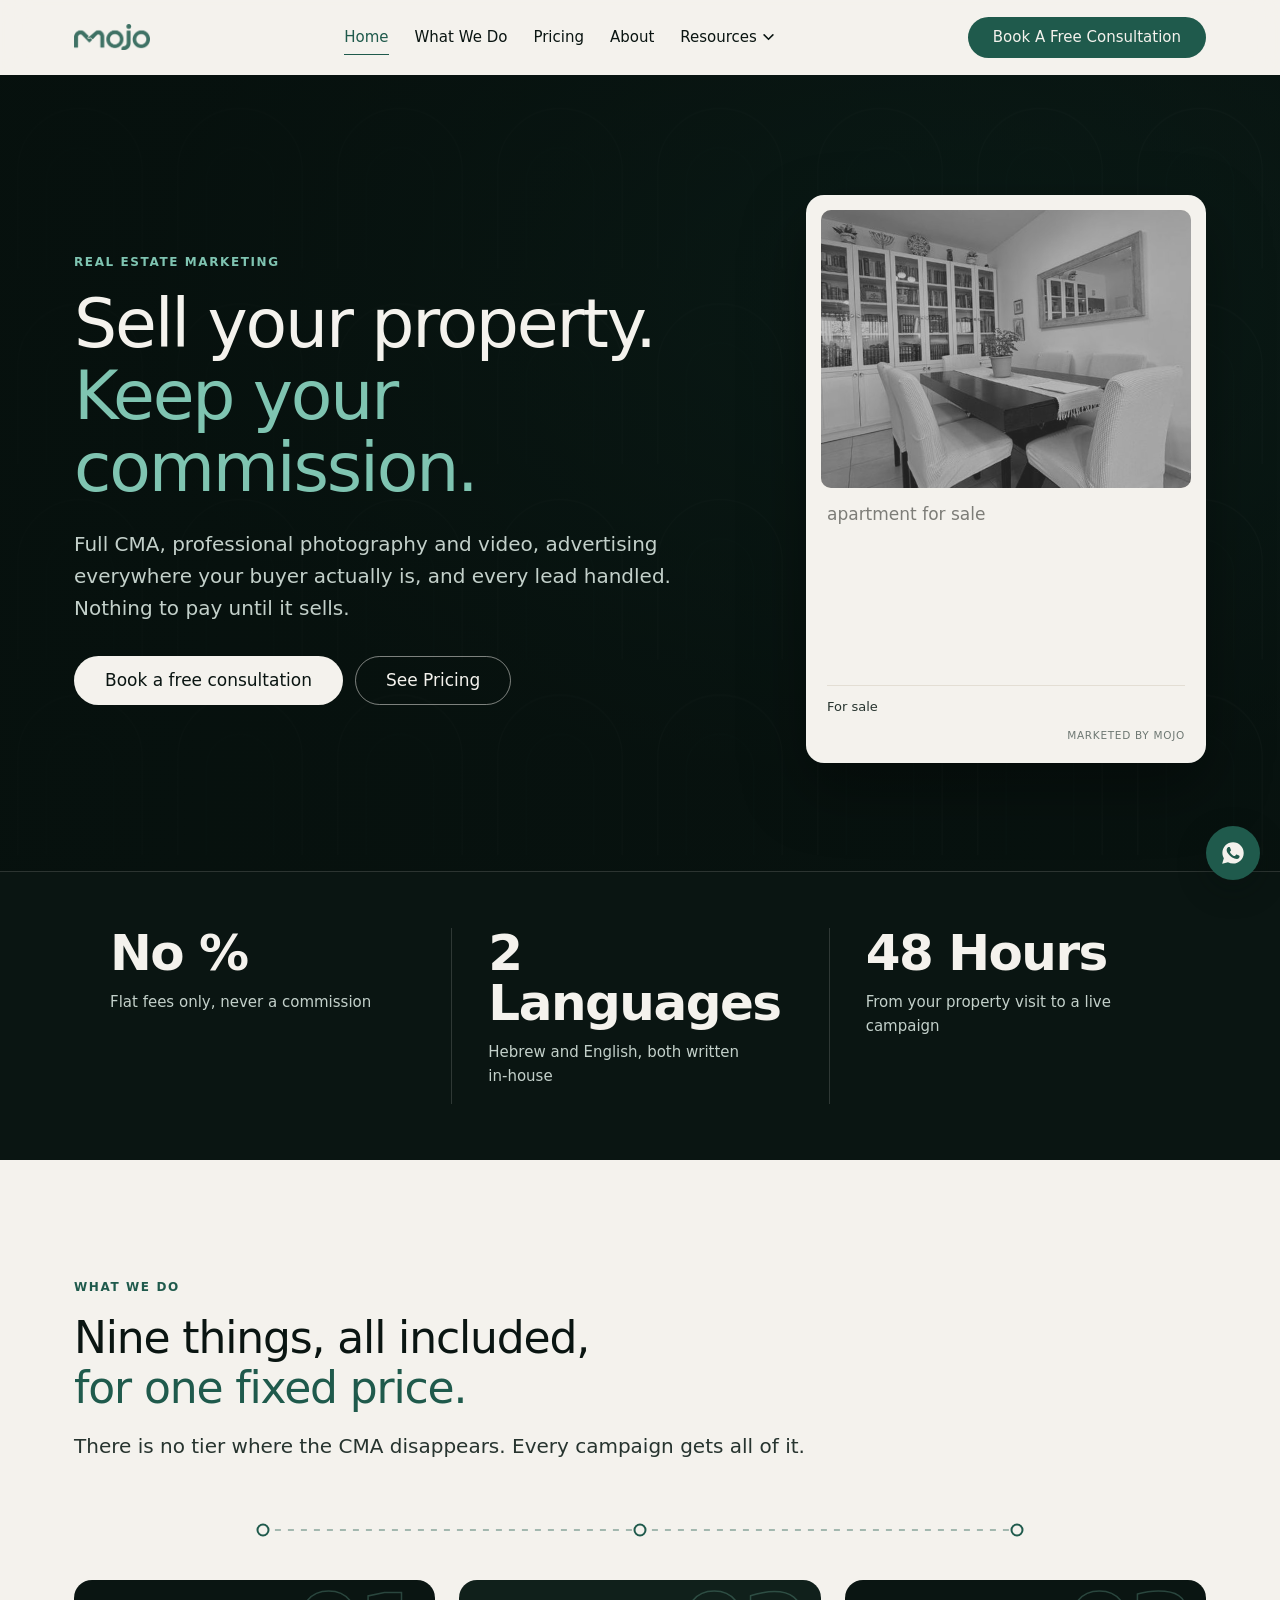
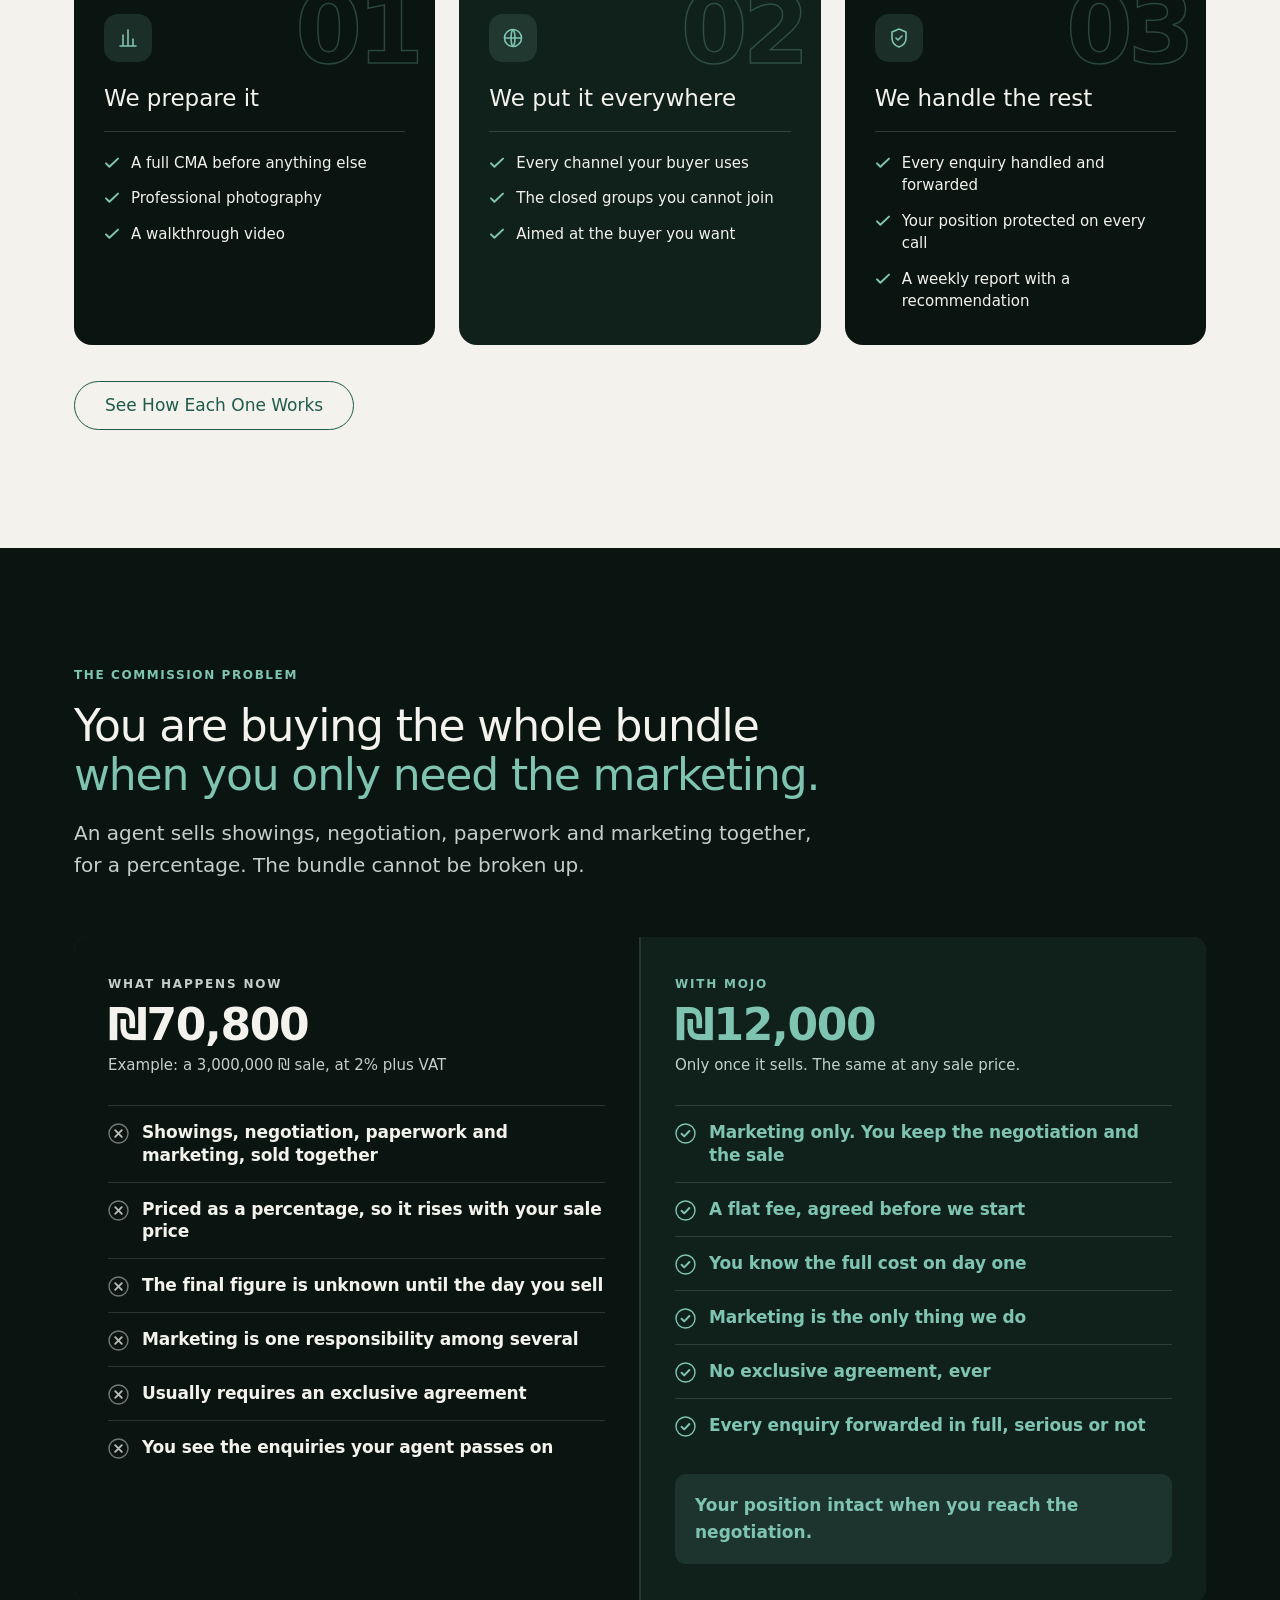
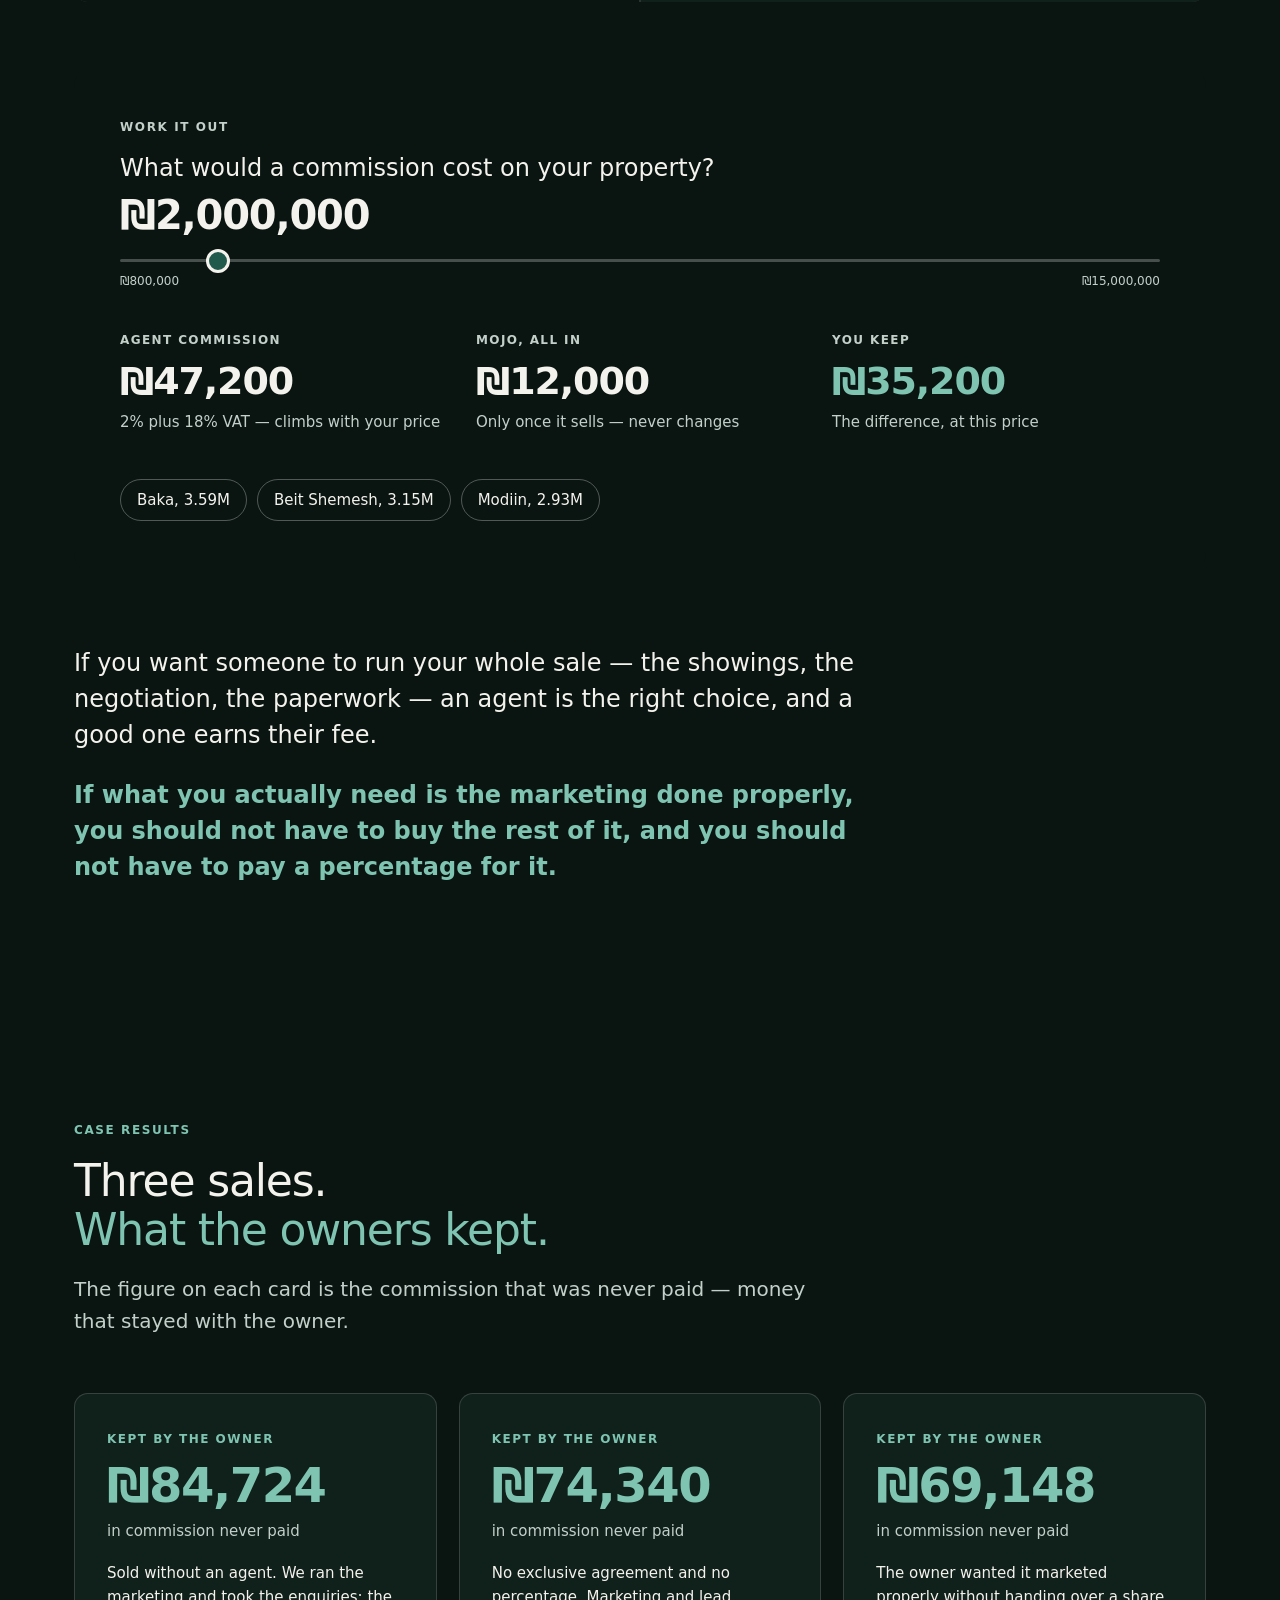
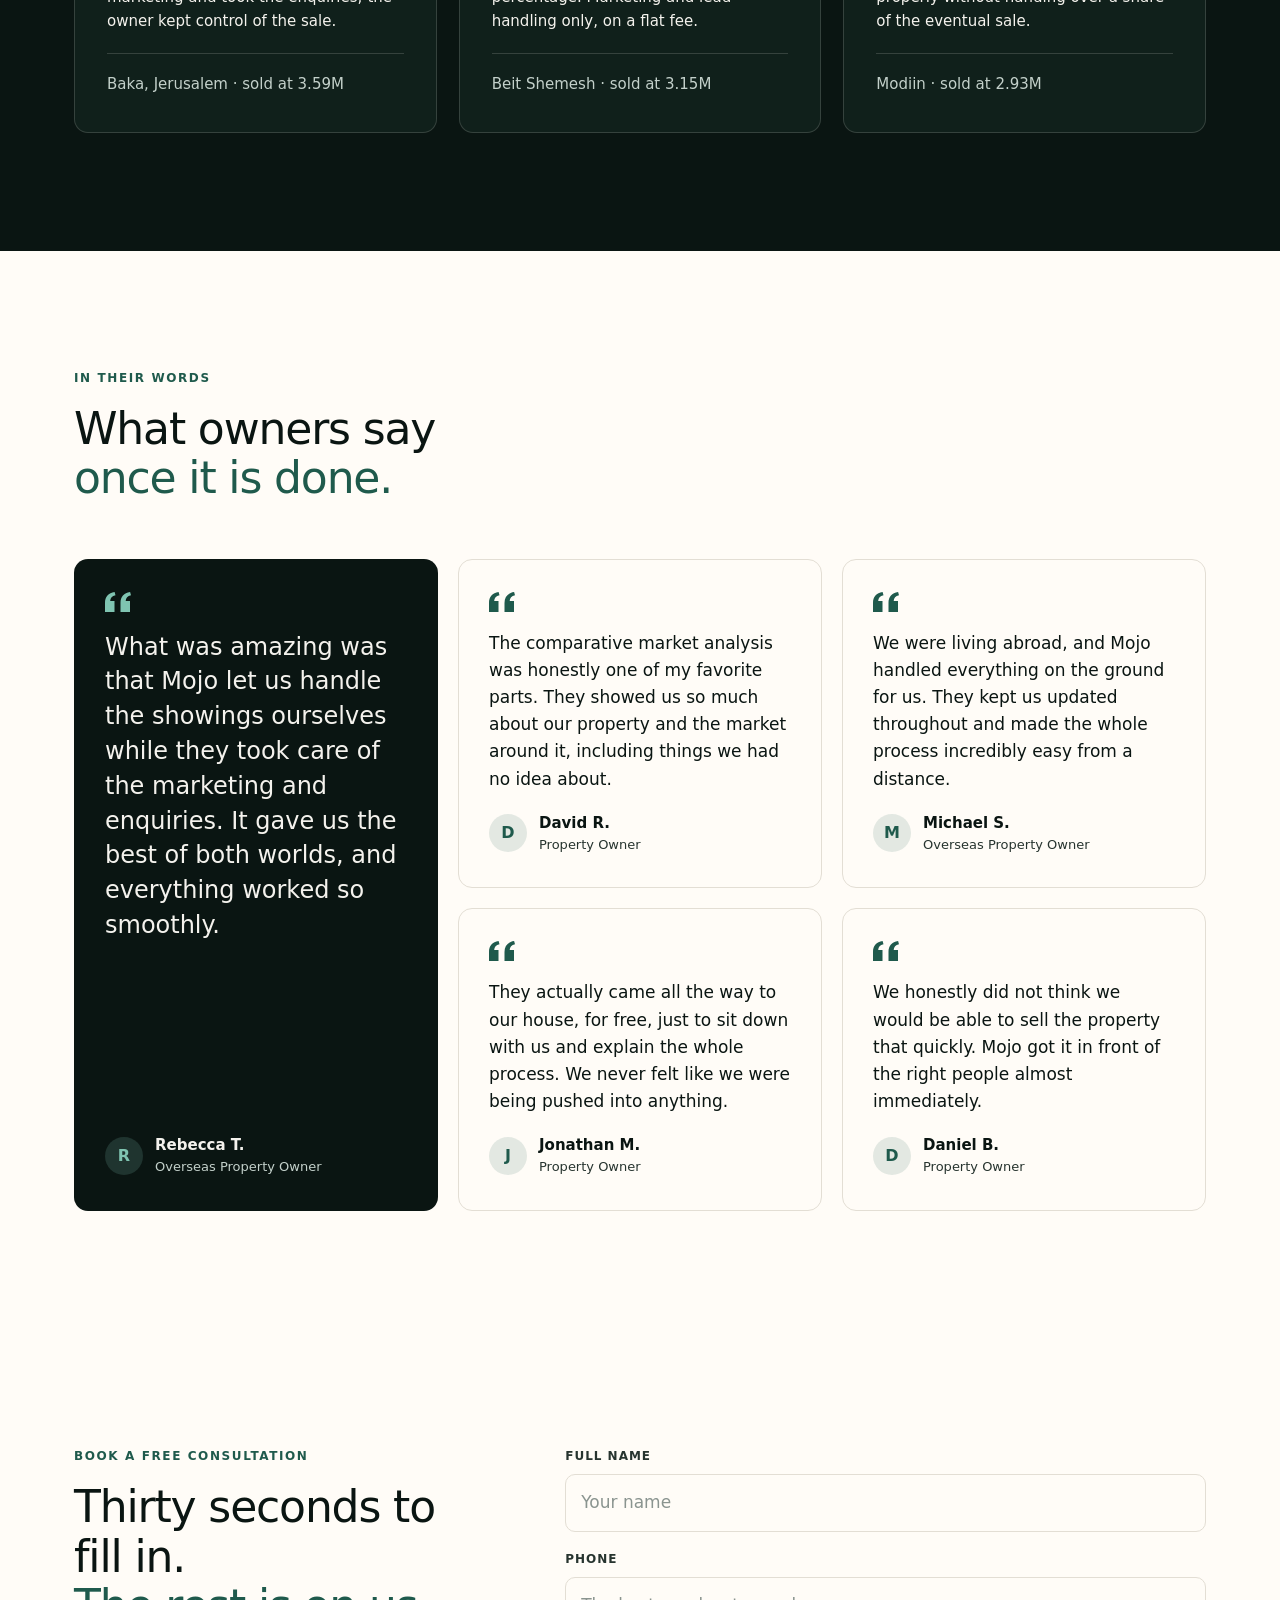
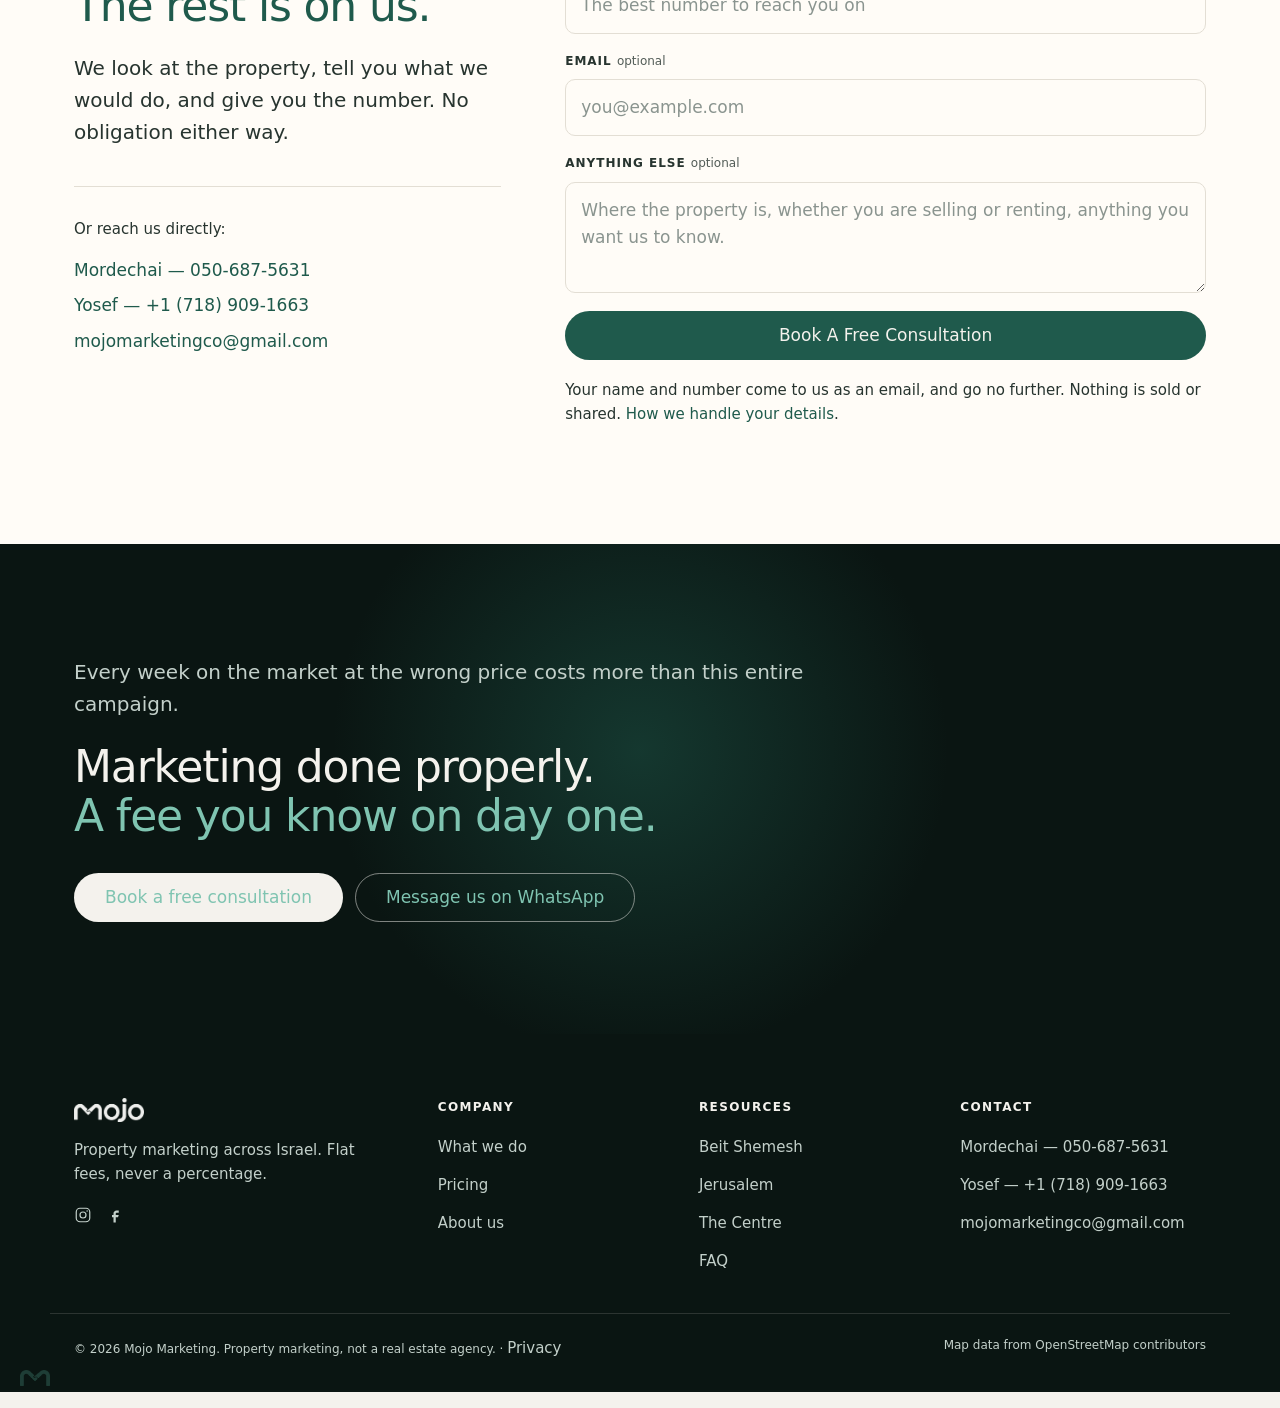
==== commit 0f671ea3: "Pay-later pricing and real live campaigns" ====
--- a/index.html
+++ b/index.html
@@ -3,6 +3,8 @@
 <head>
 <meta charset="utf-8">
 <meta name="viewport" content="width=device-width, initial-scale=1">
+<meta http-equiv="Content-Security-Policy" content="default-src 'self'; base-uri 'self'; object-src 'none'; script-src 'self' 'unsafe-inline' https://www.googletagmanager.com; style-src 'self' 'unsafe-inline' https://api.fontshare.com; font-src 'self' data: https://api.fontshare.com https://cdn.fontshare.com; img-src 'self' data: https://*.googletagmanager.com https://*.google-analytics.com; media-src 'self'; connect-src 'self' https://*.google-analytics.com https://*.analytics.google.com https://*.googletagmanager.com https://api.web3forms.com; form-action 'self' https://api.web3forms.com; frame-src 'none'; upgrade-insecure-requests">
+<meta name="referrer" content="strict-origin-when-cross-origin">
 <!-- Google tag (gtag.js) -->
 <script async src="https://www.googletagmanager.com/gtag/js?id=G-9Y913H0LKC"></script>
 <script>
@@ -14,20 +16,20 @@
 
 <title>Mojo Marketing — Sell your property. Keep your commission.</title>
 <link rel="canonical" href="https://themojomarketing.com/">
-<meta name="description" content="Professional property marketing across Israel for a flat fee. Full CMA, photography and video, advertising everywhere your buyer is, and every lead handled. Two months, one fixed price.">
+<meta name="description" content="Professional property marketing across Israel for a flat fee. Full CMA, photography and video, advertising everywhere your buyer is, and every lead handled. Nothing to pay until it sells.">
 <meta property="og:type" content="website">
 <meta property="og:site_name" content="Mojo Marketing">
 <meta property="og:locale" content="en_US">
 <meta property="og:url" content="https://themojomarketing.com/">
 <meta property="og:title" content="Mojo Marketing — Sell your property. Keep your commission.">
-<meta property="og:description" content="Professional property marketing across Israel for a flat fee. Full CMA, photography and video, advertising everywhere your buyer is, and every lead handled. Two months, one fixed price.">
+<meta property="og:description" content="Professional property marketing across Israel for a flat fee. Full CMA, photography and video, advertising everywhere your buyer is, and every lead handled. Nothing to pay until it sells.">
 <meta property="og:image" content="https://themojomarketing.com/assets/hero-poster.jpg">
 <meta property="og:image:width" content="1920">
 <meta property="og:image:height" content="1080">
 <meta property="og:image:alt" content="Mojo Marketing &mdash; property marketing across Israel">
 <meta name="twitter:card" content="summary_large_image">
 <meta name="twitter:title" content="Mojo Marketing — Sell your property. Keep your commission.">
-<meta name="twitter:description" content="Professional property marketing across Israel for a flat fee. Two months, one fixed price.">
+<meta name="twitter:description" content="Professional property marketing across Israel for a flat fee. Nothing to pay until it sells.">
 <meta name="twitter:image" content="https://themojomarketing.com/assets/hero-poster.jpg">
 <link rel="icon" href="assets/logo/monogram-teal.png">
 <link rel="stylesheet" href="css/site.css?v=1a3717b2">
@@ -38,10 +40,10 @@
   "@type": "ProfessionalService",
   "name": "Mojo Marketing",
   "url": "https://themojomarketing.com/",
-  "description": "Property marketing across Israel for a flat fee. Full CMA, professional photography and video, advertising across every relevant channel, and every lead handled. Two months, one fixed price, never a commission.",
+  "description": "Property marketing across Israel for a flat fee. Full CMA, professional photography and video, advertising across every relevant channel, and every lead handled. Nothing to pay until it sells, then one fixed fee, never a commission.",
   "email": "mojomarketingco@gmail.com",
   "telephone": "+972-50-687-5631",
-  "priceRange": "\u20aa1,250-\u20aa4,000",
+  "priceRange": "\u20aa2,500-\u20aa12,000",
   "currenciesAccepted": "ILS",
   "areaServed": { "@type": "Country", "name": "Israel" },
   "availableLanguage": ["en", "he"],
@@ -125,7 +127,7 @@
           Sell your <span class="rot" id="rot" aria-hidden="true"><span class="is-on">property.</span><span>apartment.</span><span>villa.</span><span>penthouse.</span></span><span class="visually-hidden">property.</span><br>
           <span class="teal">Keep your commission.</span>
         </h1>
-        <p class="hero__sub">Full CMA, professional photography and video, advertising everywhere your buyer actually is, and every lead handled. Two months, one fixed price.</p>
+        <p class="hero__sub">Full CMA, professional photography and video, advertising everywhere your buyer actually is, and every lead handled. Nothing to pay until it sells.</p>
         <div class="btns">
           <a href="#book" class="btn btn--onDark">Book a free consultation</a>
           <a href="pricing.html" class="btn btn--ghostDark">See Pricing</a>
@@ -135,18 +137,18 @@
         <div class="lcard" id="lcard" aria-hidden="true">
           <div class="lcard__ph">
             <!-- Drop listing.mp4 into assets/ to make this a real walkthrough clip. -->
-            <video id="lvideo" autoplay muted loop playsinline preload="metadata" poster="assets/photos/photo02.jpg" style="display:none">
+            <video id="lvideo" autoplay muted loop playsinline preload="metadata" poster="assets/campaigns/even-yisrael.jpg" style="display:none">
               <source src="assets/listing.mp4" type="video/mp4">
             </video>
-            <img id="limg" src="assets/photos/photo02.jpg" alt="">
+            <img id="limg" src="assets/campaigns/even-yisrael.jpg" alt="">
             <span class="lcard__badge" id="lbadge"><i class="lcard__dot" aria-hidden="true"></i> Live campaign</span>
           </div>
           <div class="lcard__body">
             <p class="lcard__title" id="ltitle"></p>
             <p class="lcard__desc" id="ldesc"></p>
             <div class="chips" id="lchips"><span class="chip">Yad2</span><span class="chip">Madlan</span><span class="chip">Facebook</span><span class="chip">Instagram</span><span class="chip">Neighborhood WhatsApp</span><span class="chip">Community boards</span><span class="chip">Shul lists</span></div>
-            <div class="lcard__foot"><span>Enquiries</span><span class="lcard__count num" id="lcount">0</span></div>
-            <p class="lcard__note">Example listing</p>
+            <div class="lcard__foot"><span id="lfootLab">For sale</span><span class="lcard__count num" id="lcount"></span></div>
+            <p class="lcard__note">Marketed by Mojo</p>
           </div>
         </div>
       </div>
@@ -224,8 +226,8 @@
       </div>
       <div class="vs__col vs__col--mojo">
         <div class="vs__head">With Mojo</div>
-        <div class="vs__fig num">₪6,500</div>
-        <p class="vs__cap">Campaign plus success fee. The same at any sale price.</p>
+        <div class="vs__fig num">₪12,000</div>
+        <p class="vs__cap">Only once it sells. The same at any sale price.</p>
         <div class="vs__row"><svg class="vs__mark" viewBox="0 0 21 21" fill="none"><circle cx="10.5" cy="10.5" r="9.5" stroke="#7fc4b1" stroke-width="1.4"/><path d="M6.6 10.8l2.6 2.6L14.4 8" stroke="#7fc4b1" stroke-width="2" stroke-linecap="round" stroke-linejoin="round"/></svg><p>Marketing only. You keep the negotiation and the sale</p></div>
         <div class="vs__row"><svg class="vs__mark" viewBox="0 0 21 21" fill="none"><circle cx="10.5" cy="10.5" r="9.5" stroke="#7fc4b1" stroke-width="1.4"/><path d="M6.6 10.8l2.6 2.6L14.4 8" stroke="#7fc4b1" stroke-width="2" stroke-linecap="round" stroke-linejoin="round"/></svg><p>A flat fee, agreed before we start</p></div>
         <div class="vs__row"><svg class="vs__mark" viewBox="0 0 21 21" fill="none"><circle cx="10.5" cy="10.5" r="9.5" stroke="#7fc4b1" stroke-width="1.4"/><path d="M6.6 10.8l2.6 2.6L14.4 8" stroke="#7fc4b1" stroke-width="2" stroke-linecap="round" stroke-linejoin="round"/></svg><p>You know the full cost on day one</p></div>
@@ -243,8 +245,8 @@
       <div class="calc__ends"><span>₪800,000</span><span>₪15,000,000</span></div>
       <div class="calc__out">
         <div class="calc__cell"><span class="lab">Agent commission</span><div class="calc-fig num" id="outAgent">₪47,200</div><p class="calc__note">2% plus 18% VAT — climbs with your price</p></div>
-        <div class="calc__cell"><span class="lab">Mojo, all in</span><div class="calc-fig num">₪6,500</div><p class="calc__note">Campaign plus success fee — never changes</p></div>
-        <div class="calc__cell calc__cell--kept"><span class="lab">You keep</span><div class="calc-fig num" id="outKept">₪40,700</div><p class="calc__note">The difference, at this price</p></div>
+        <div class="calc__cell"><span class="lab">Mojo, all in</span><div class="calc-fig num">₪12,000</div><p class="calc__note">Only once it sells — never changes</p></div>
+        <div class="calc__cell calc__cell--kept"><span class="lab">You keep</span><div class="calc-fig num" id="outKept">₪35,200</div><p class="calc__note">The difference, at this price</p></div>
       </div>
       <div class="presets">
         <button class="preset" data-v="3590000" type="button">Baka, 3.59M</button>
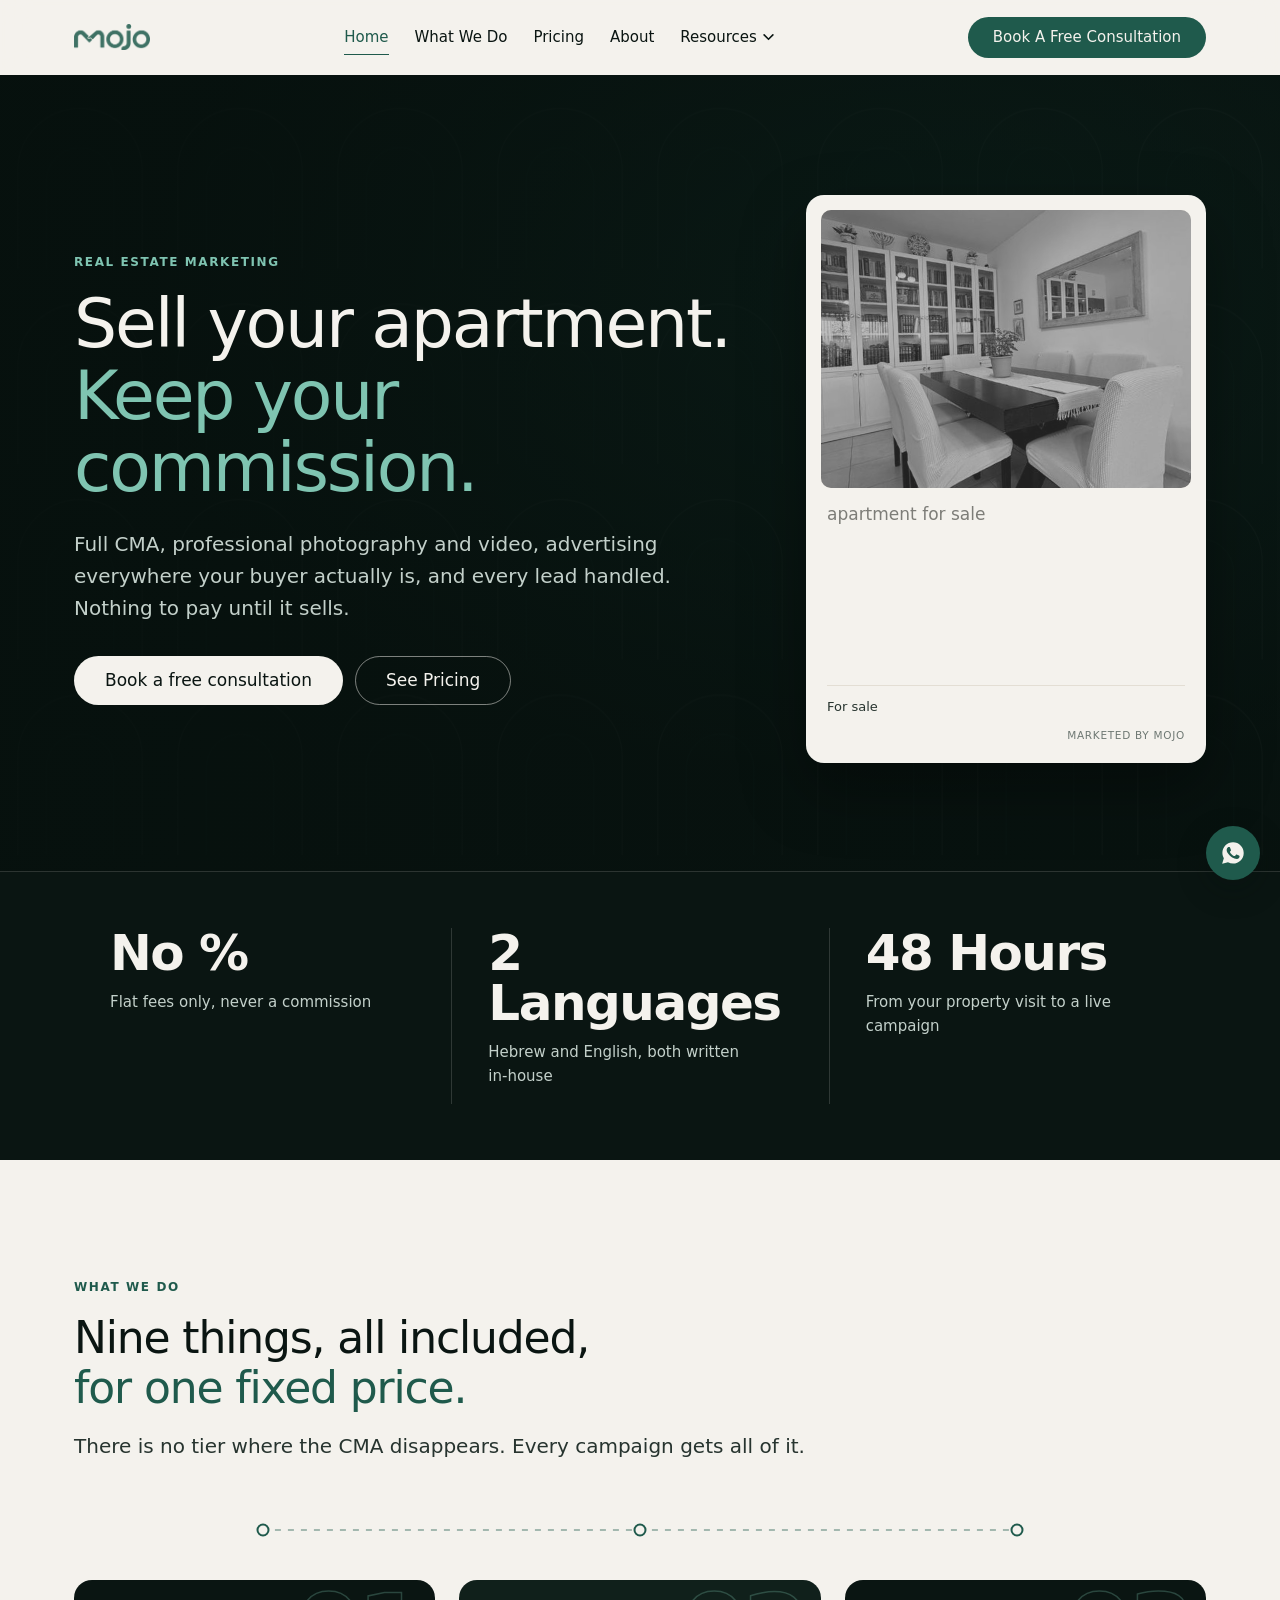
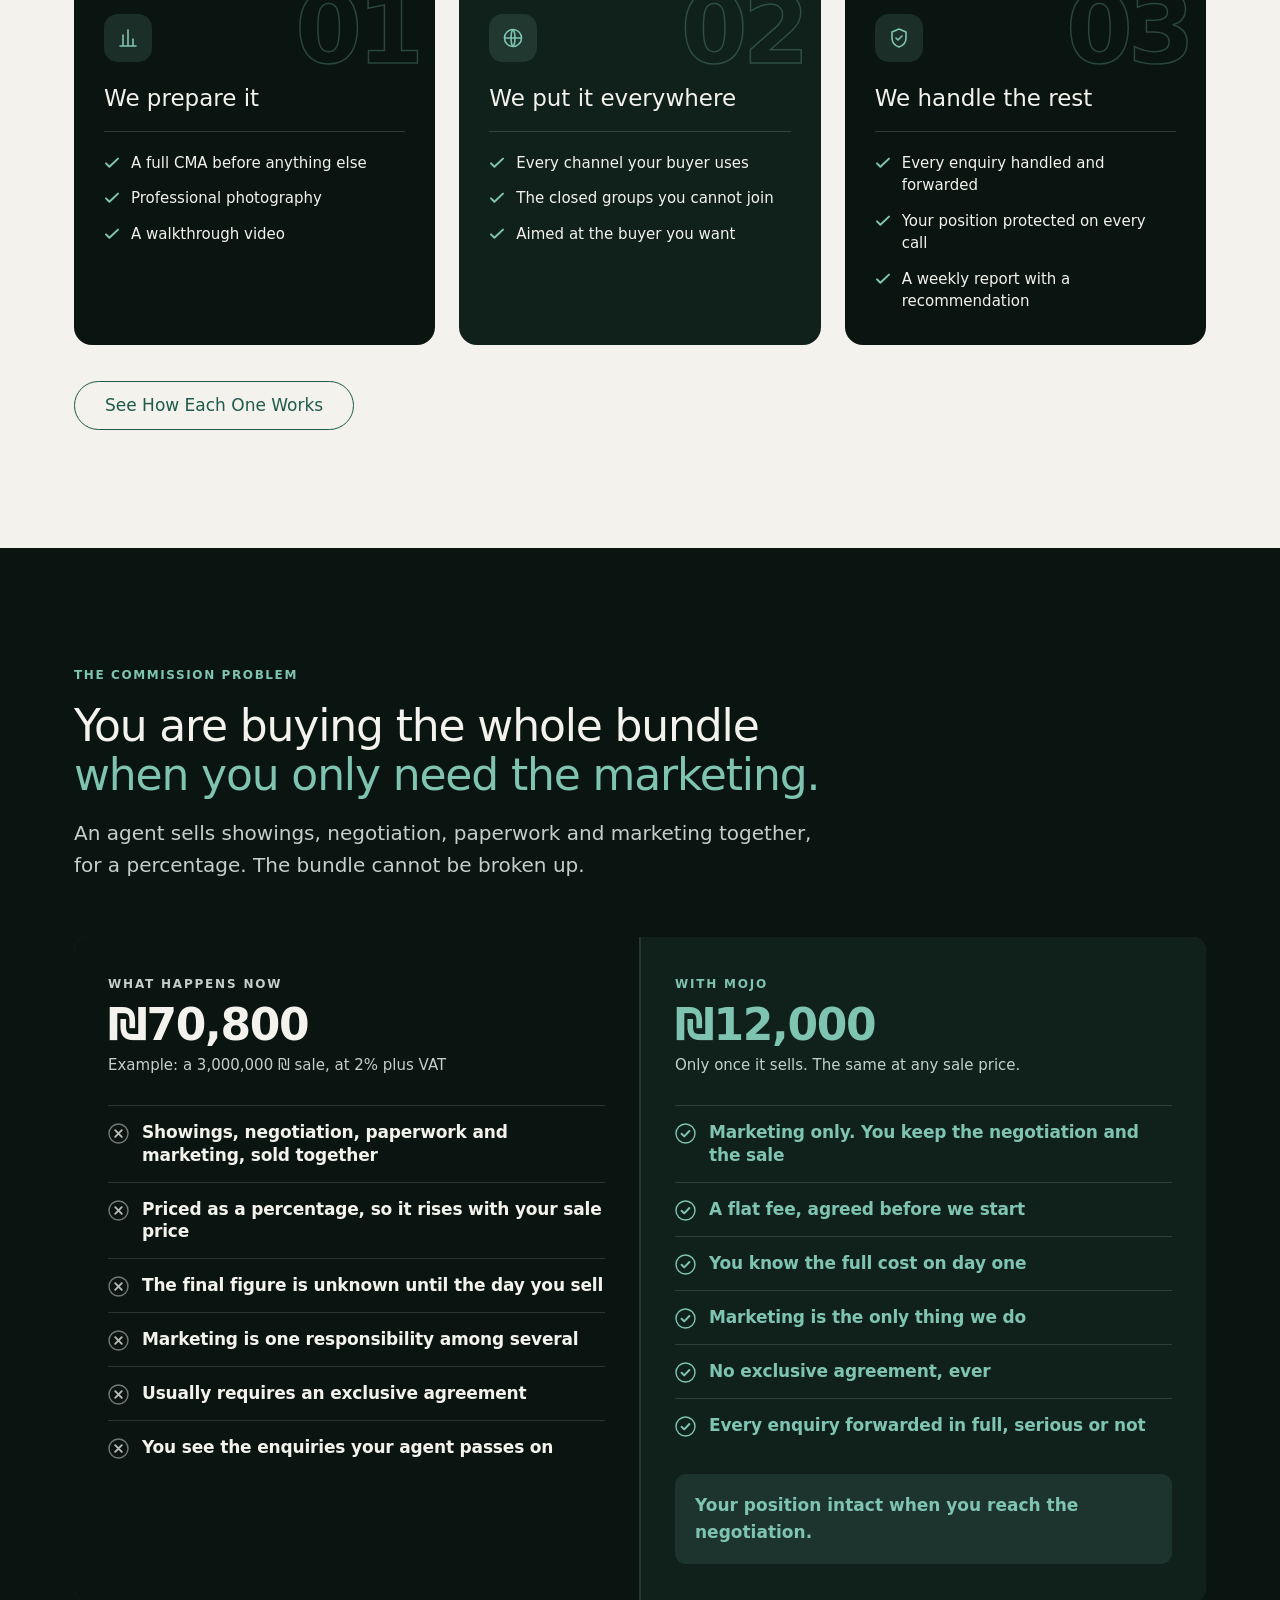
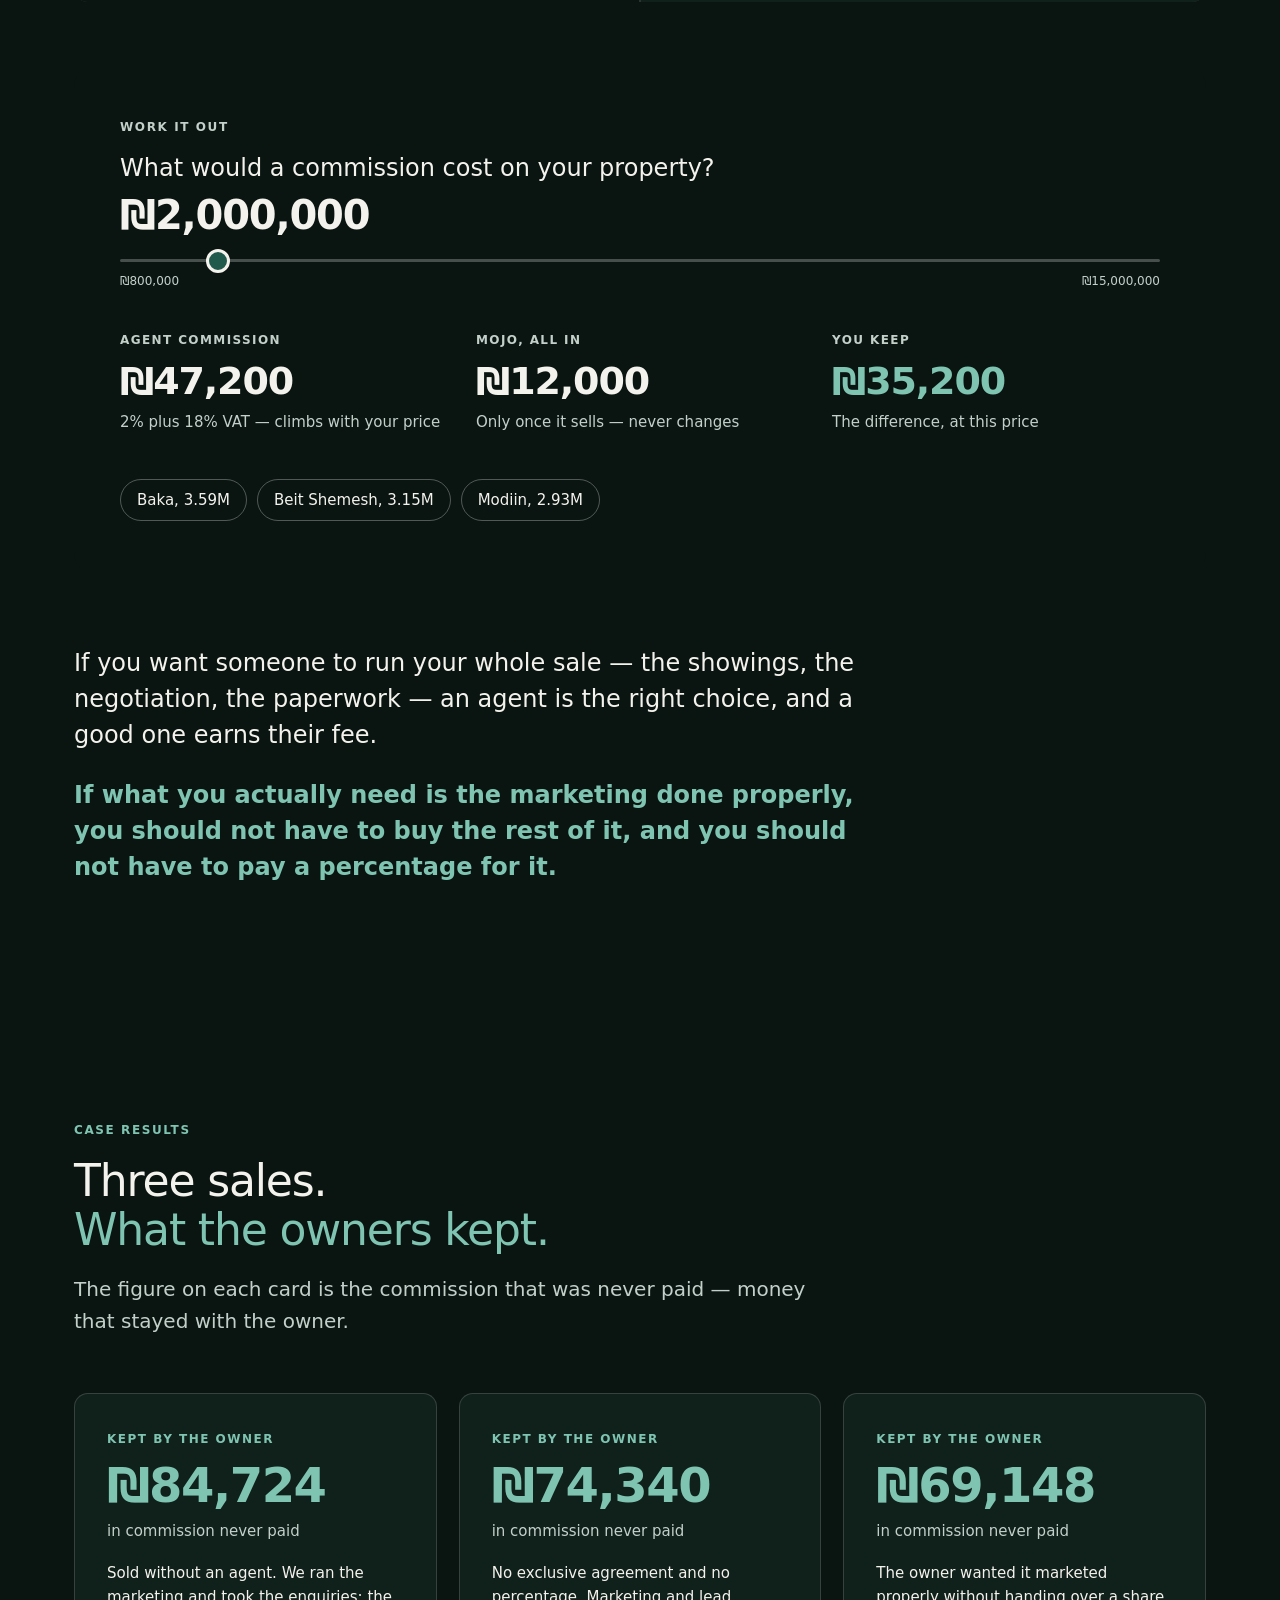
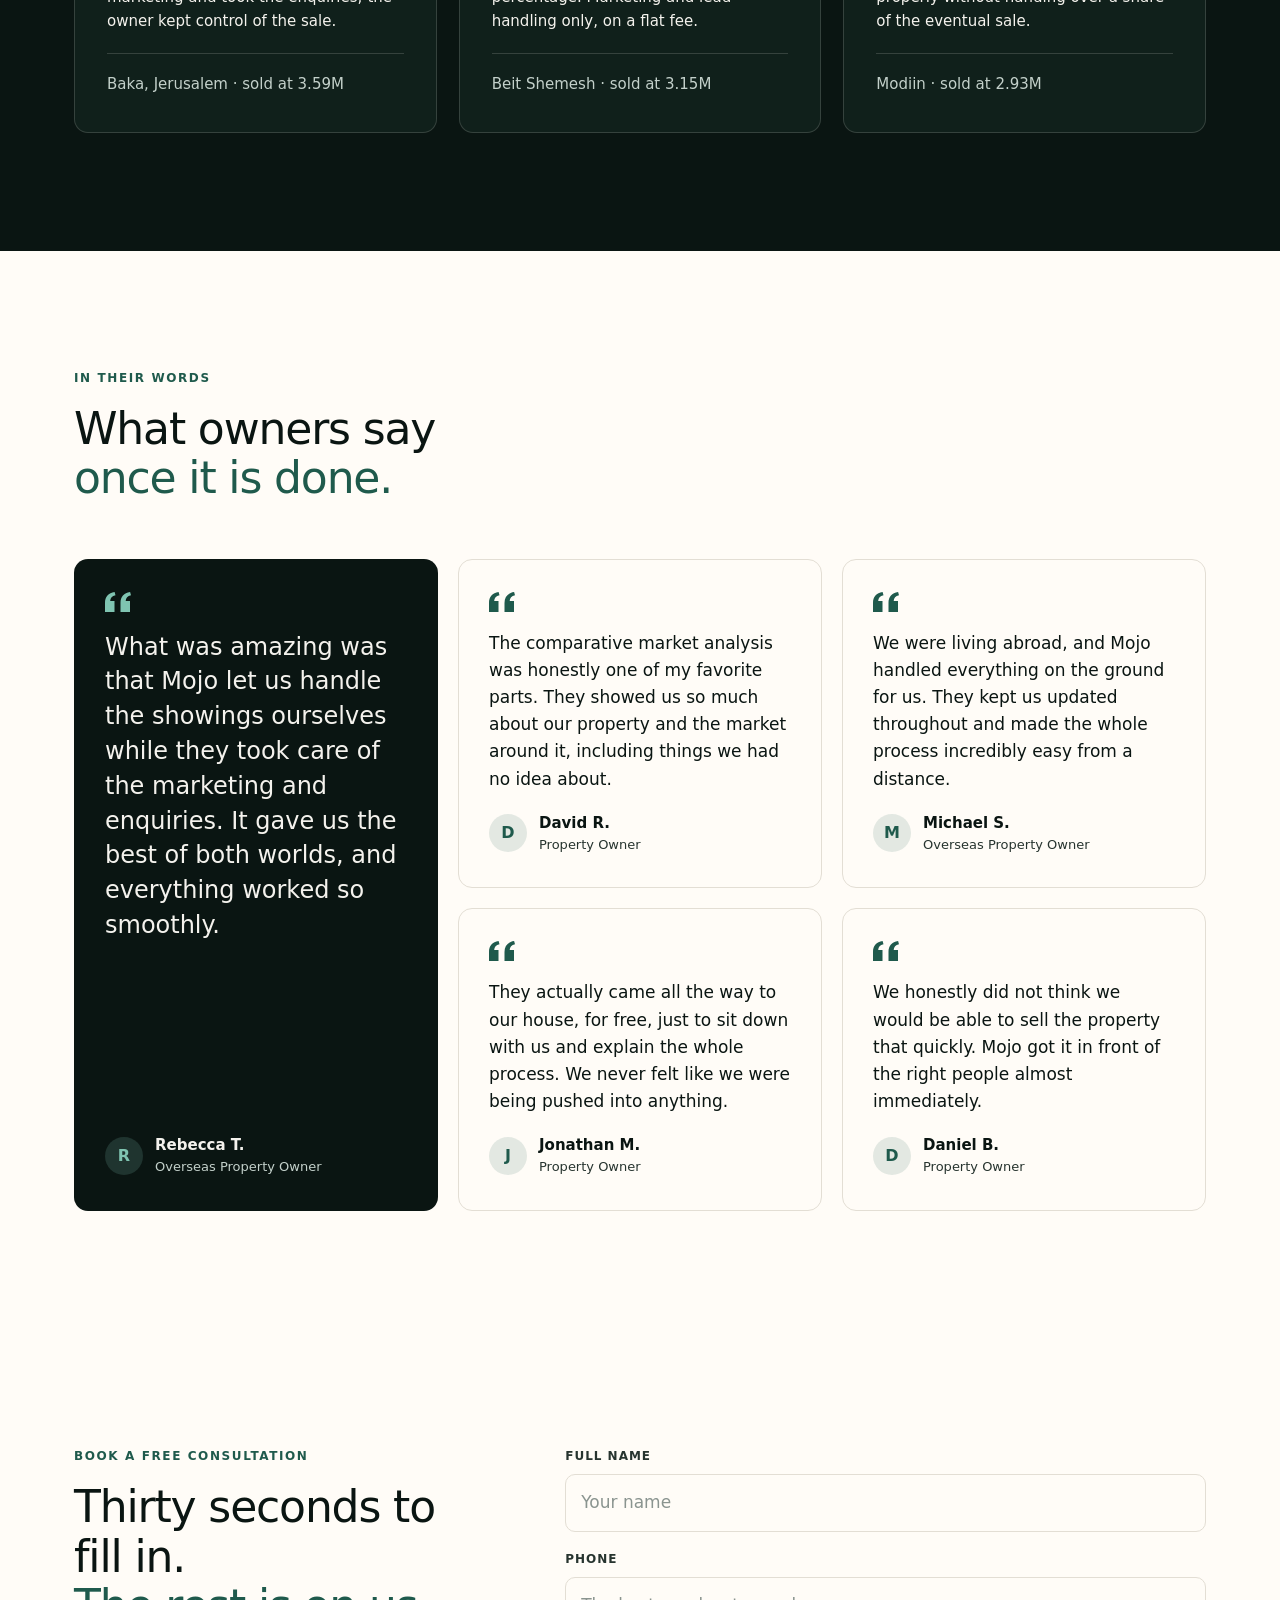
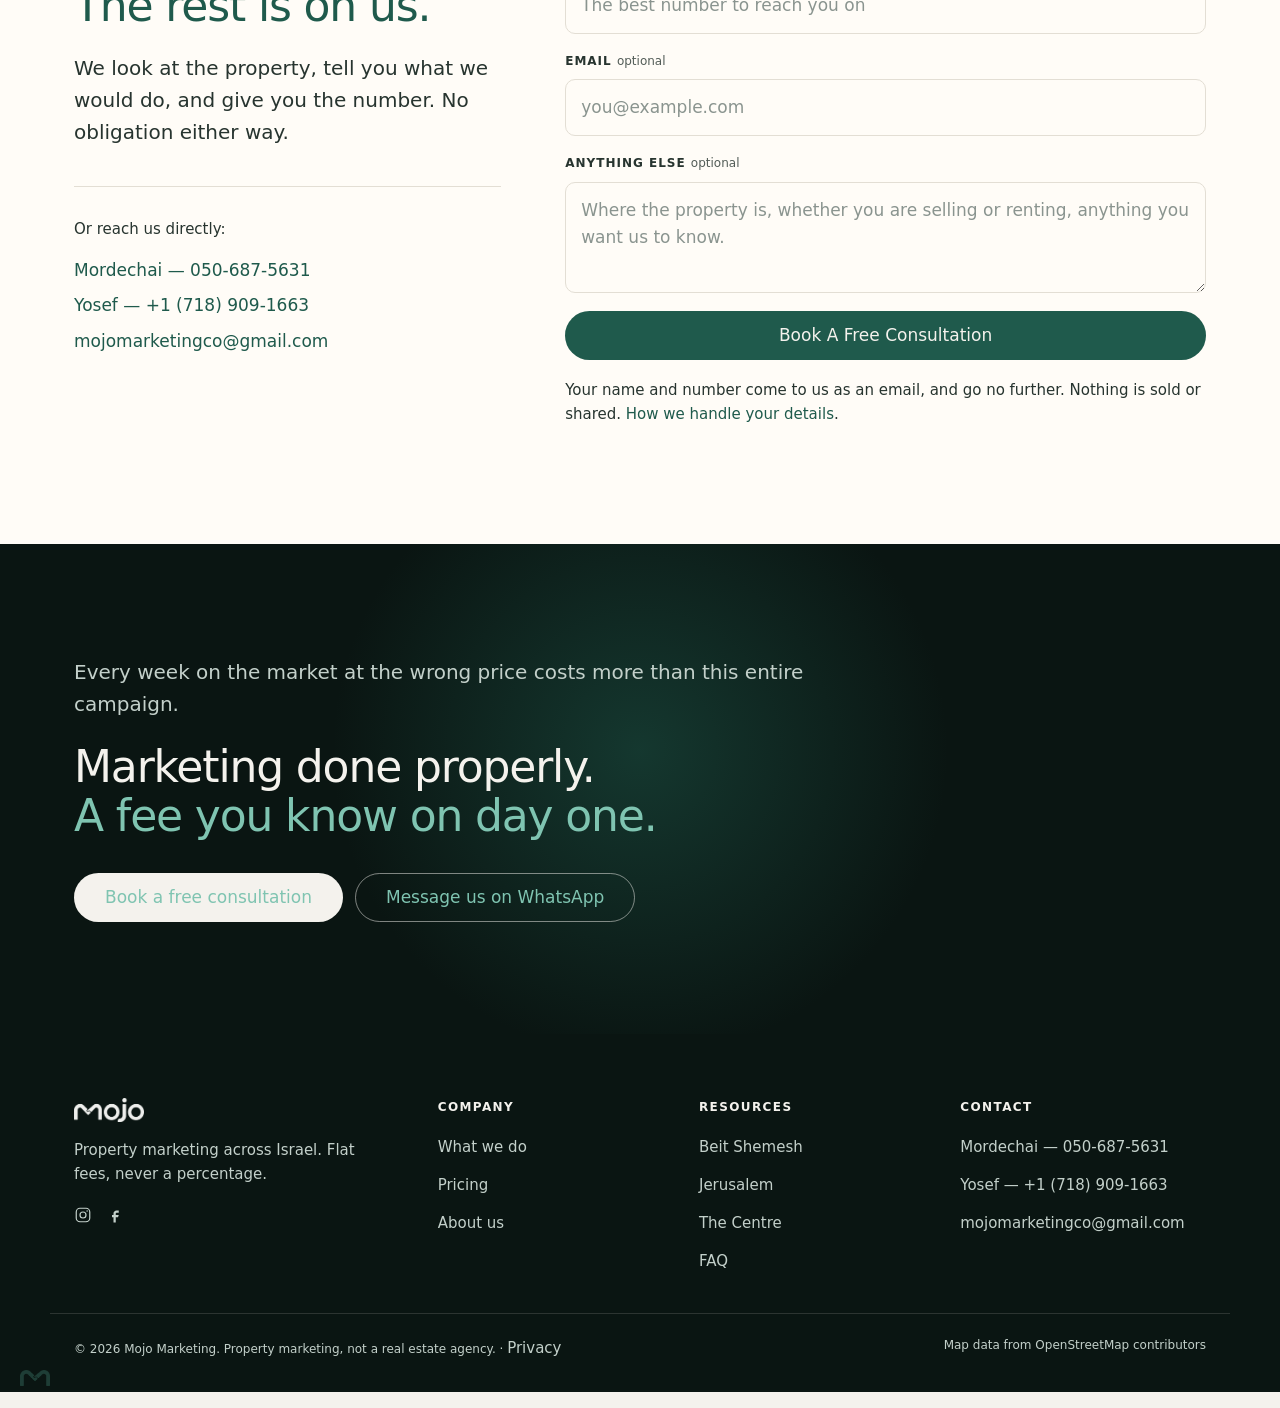
==== commit 0db4100a: "Force browsers to load the new campaigns script" ====
--- a/index.html
+++ b/index.html
@@ -405,5 +405,5 @@
 <a class="wa" href="https://wa.me/972506875631" aria-label="Message us on WhatsApp"><svg viewBox="0 0 24 24" fill="currentColor"><path d="M12.04 2C6.6 2 2.2 6.4 2.2 11.84c0 1.74.46 3.43 1.32 4.92L2 22l5.37-1.4a9.8 9.8 0 004.67 1.19h.01c5.43 0 9.84-4.4 9.84-9.84C21.89 6.4 17.47 2 12.04 2zm5.75 14.05c-.24.68-1.2 1.25-1.96 1.41-.52.11-1.2.2-3.5-.75-2.94-1.22-4.83-4.2-4.98-4.4-.14-.2-1.19-1.58-1.19-3.02s.75-2.14 1.02-2.44c.27-.3.59-.37.78-.37l.56.01c.18 0 .42-.07.66.5.24.58.83 2.02.9 2.17.07.15.12.32.02.52-.1.2-.15.32-.3.5l-.44.51c-.15.15-.3.32-.13.62.17.3.75 1.24 1.62 2.01 1.11 1 2.05 1.3 2.34 1.45.3.15.47.13.64-.08.18-.2.75-.87.95-1.17.2-.3.4-.25.67-.15.27.1 1.7.8 1.99.95.3.15.49.22.56.35.07.12.07.72-.17 1.4z"/></svg></a>
 <div class="stickybar" id="stickybar"><a href="index.html#book" class="btn btn--primary">Book a free consultation</a></div>
 <div class="mscroll" id="mscroll" aria-hidden="true"><img src="assets/logo/monogram-teal.png" alt="" id="mimg"></div>
-<script src="js/site.js?v=7d77dae0" defer></script>
+<script src="js/site.js?v=aab55509" defer></script>
 </body></html>
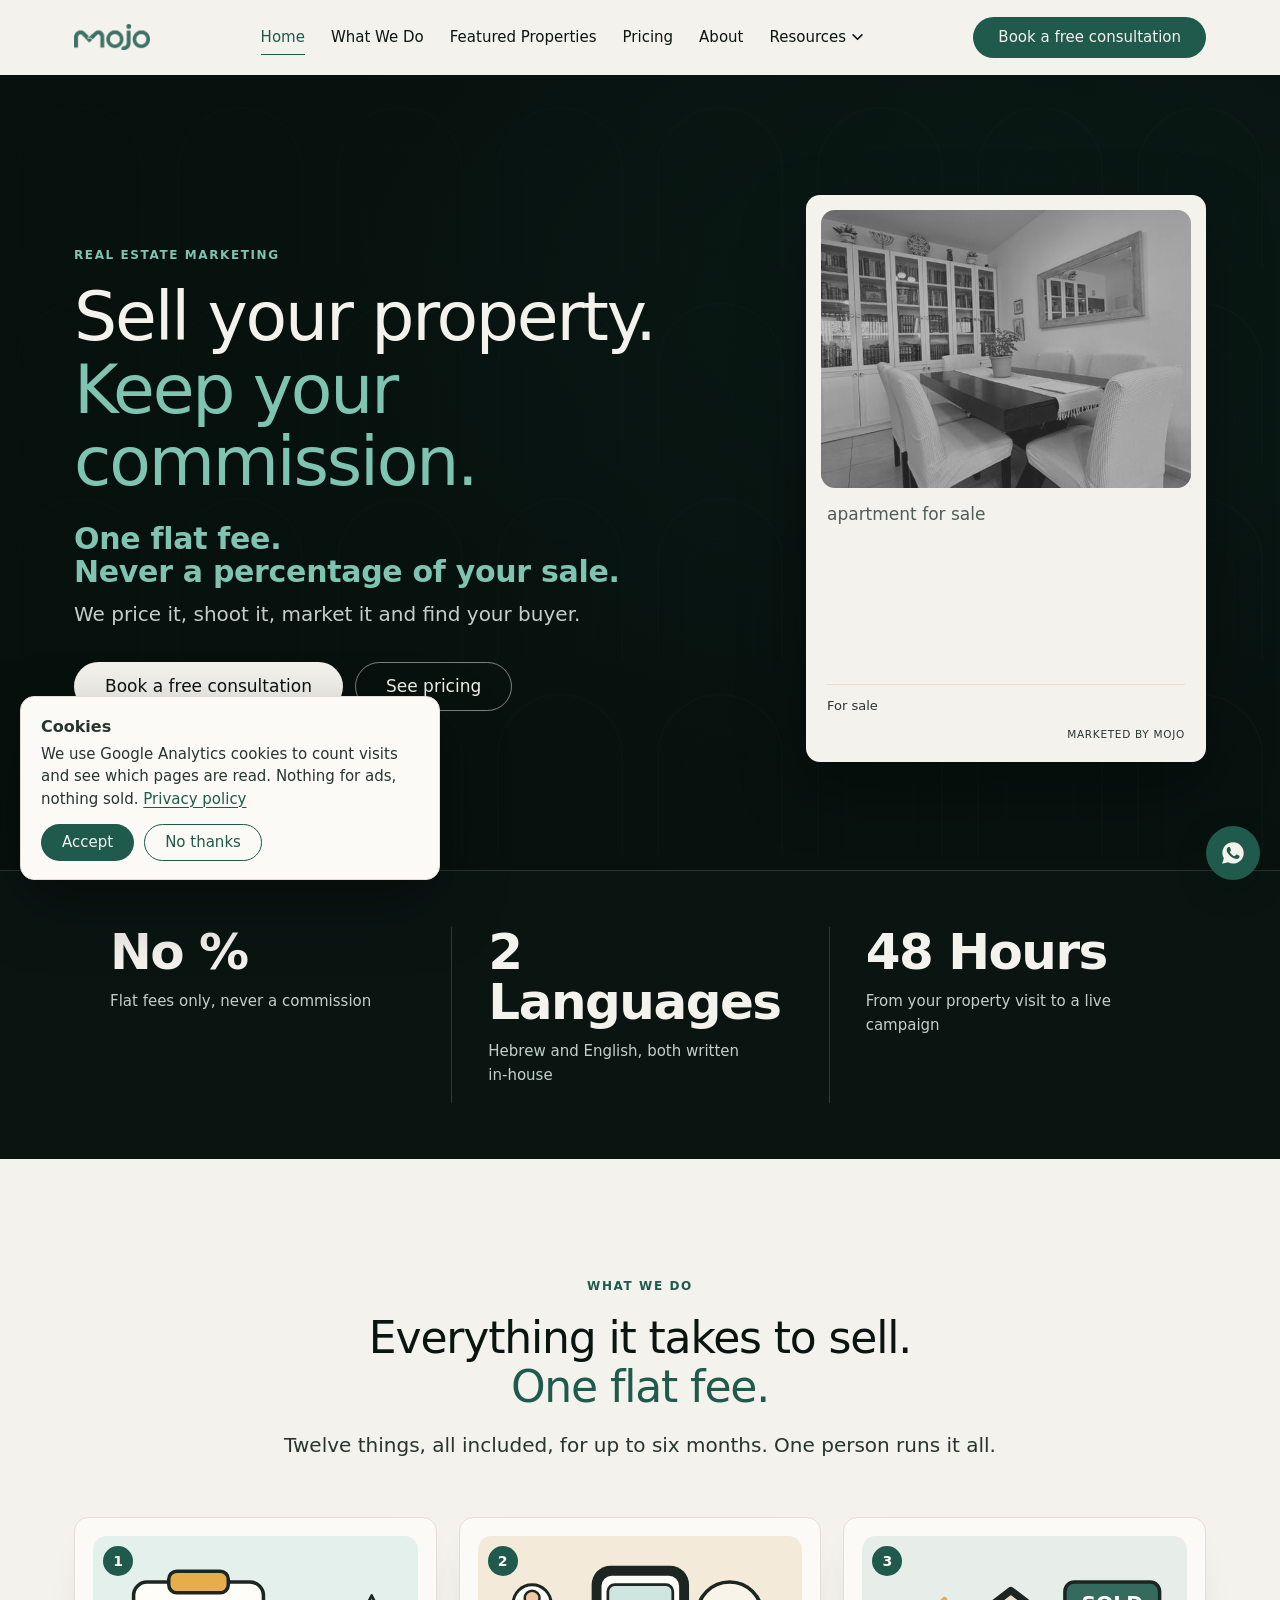
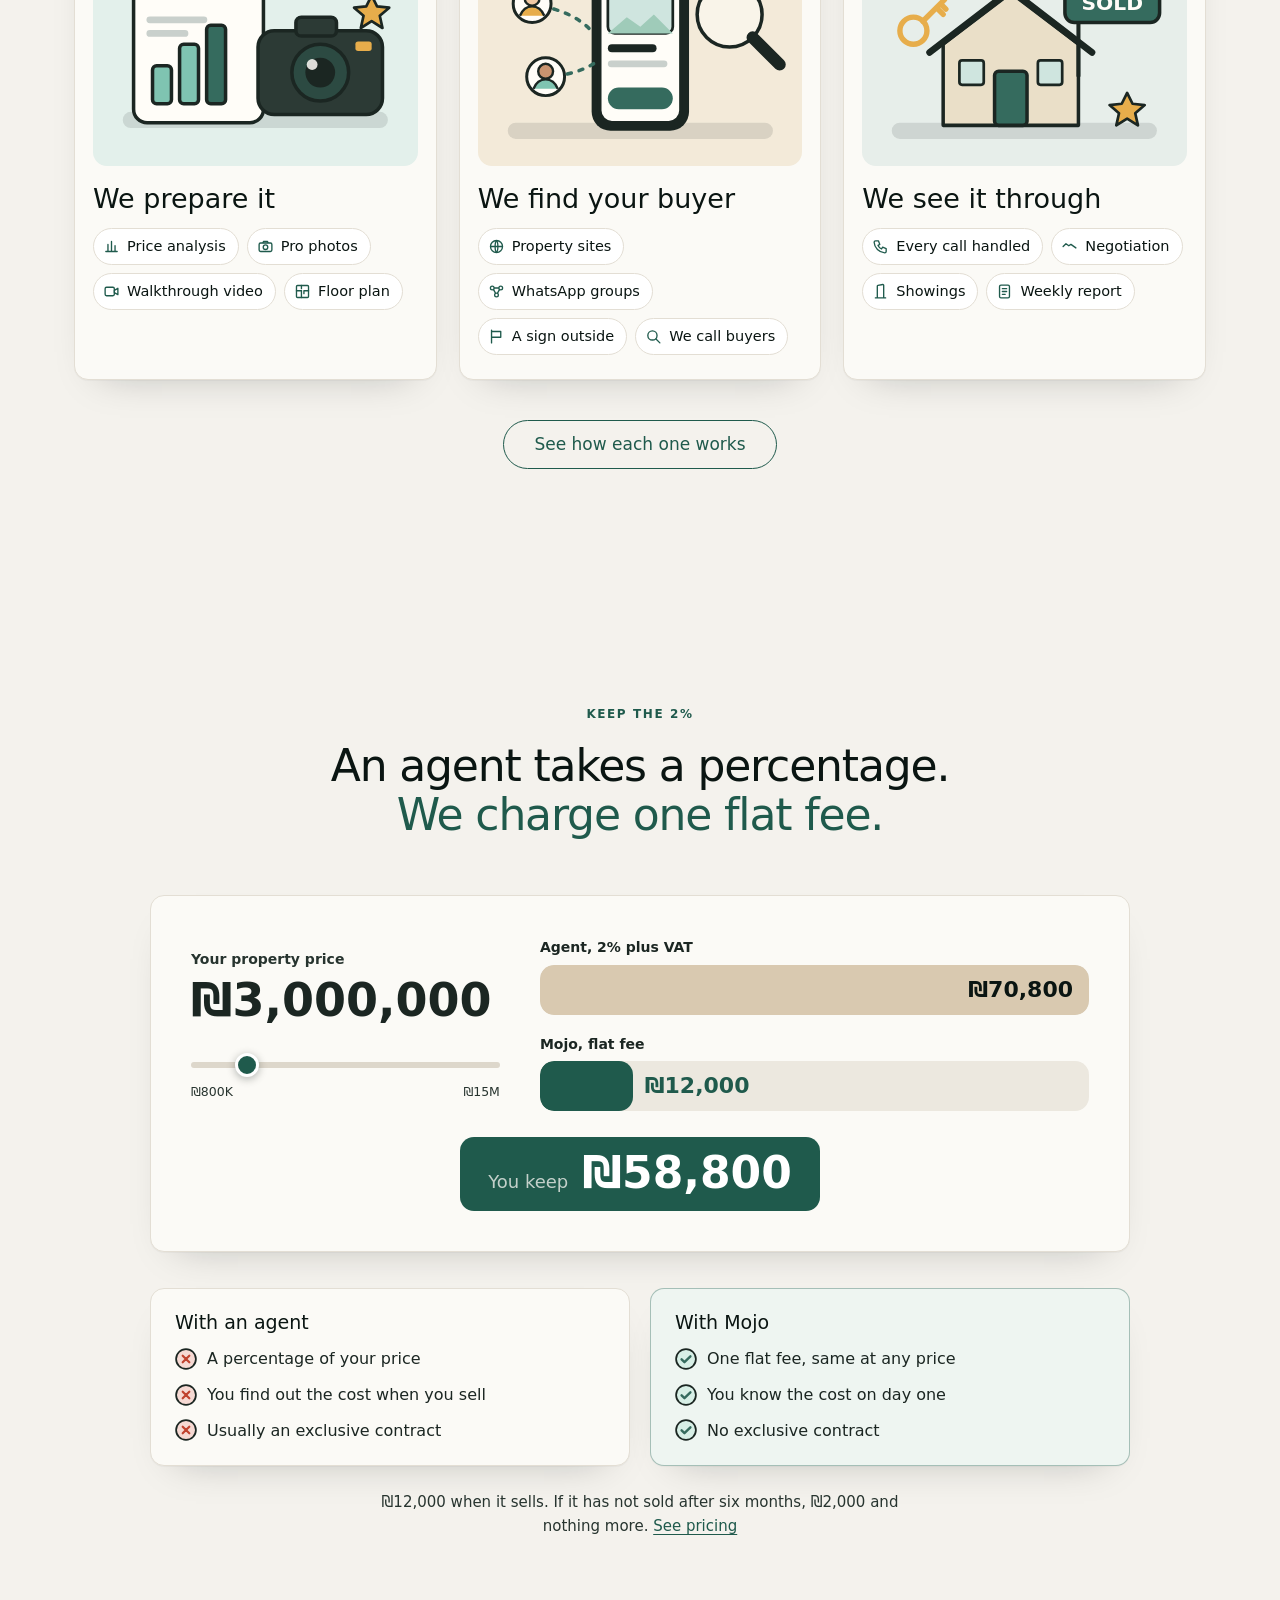
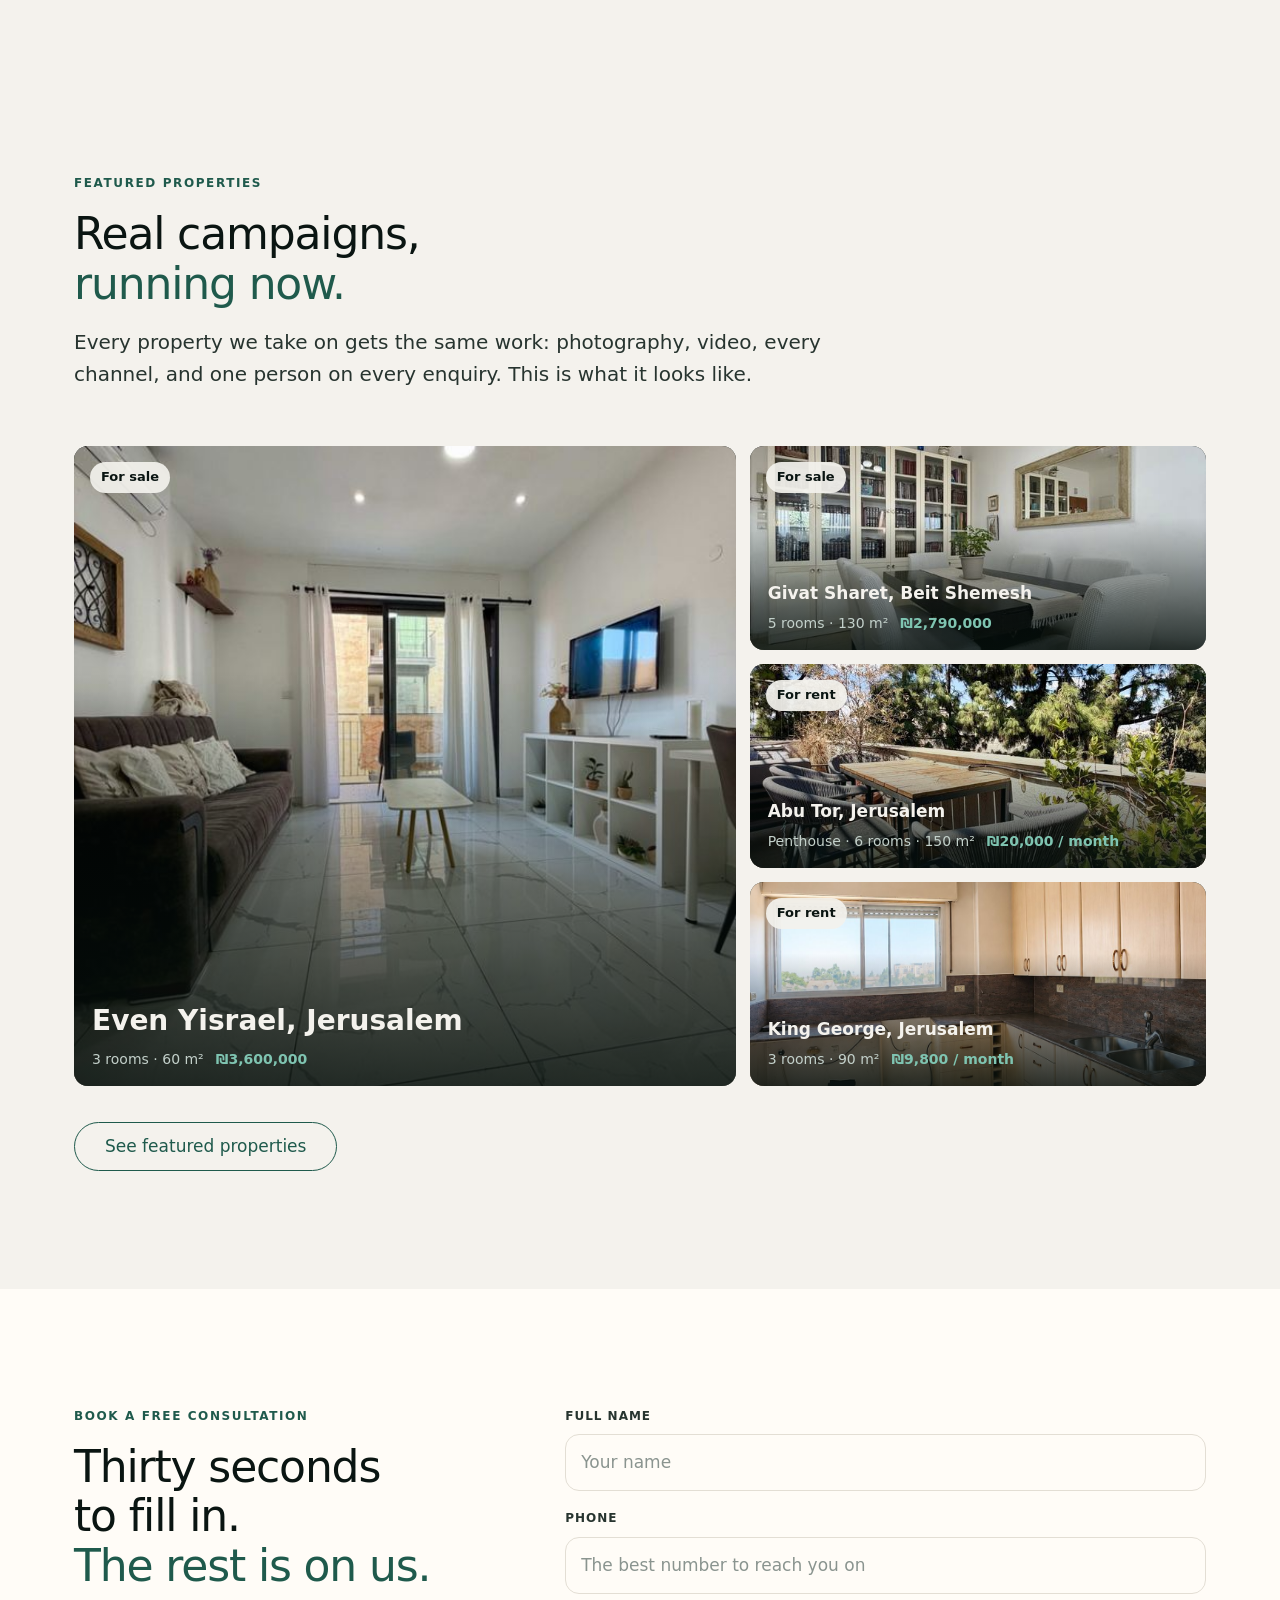
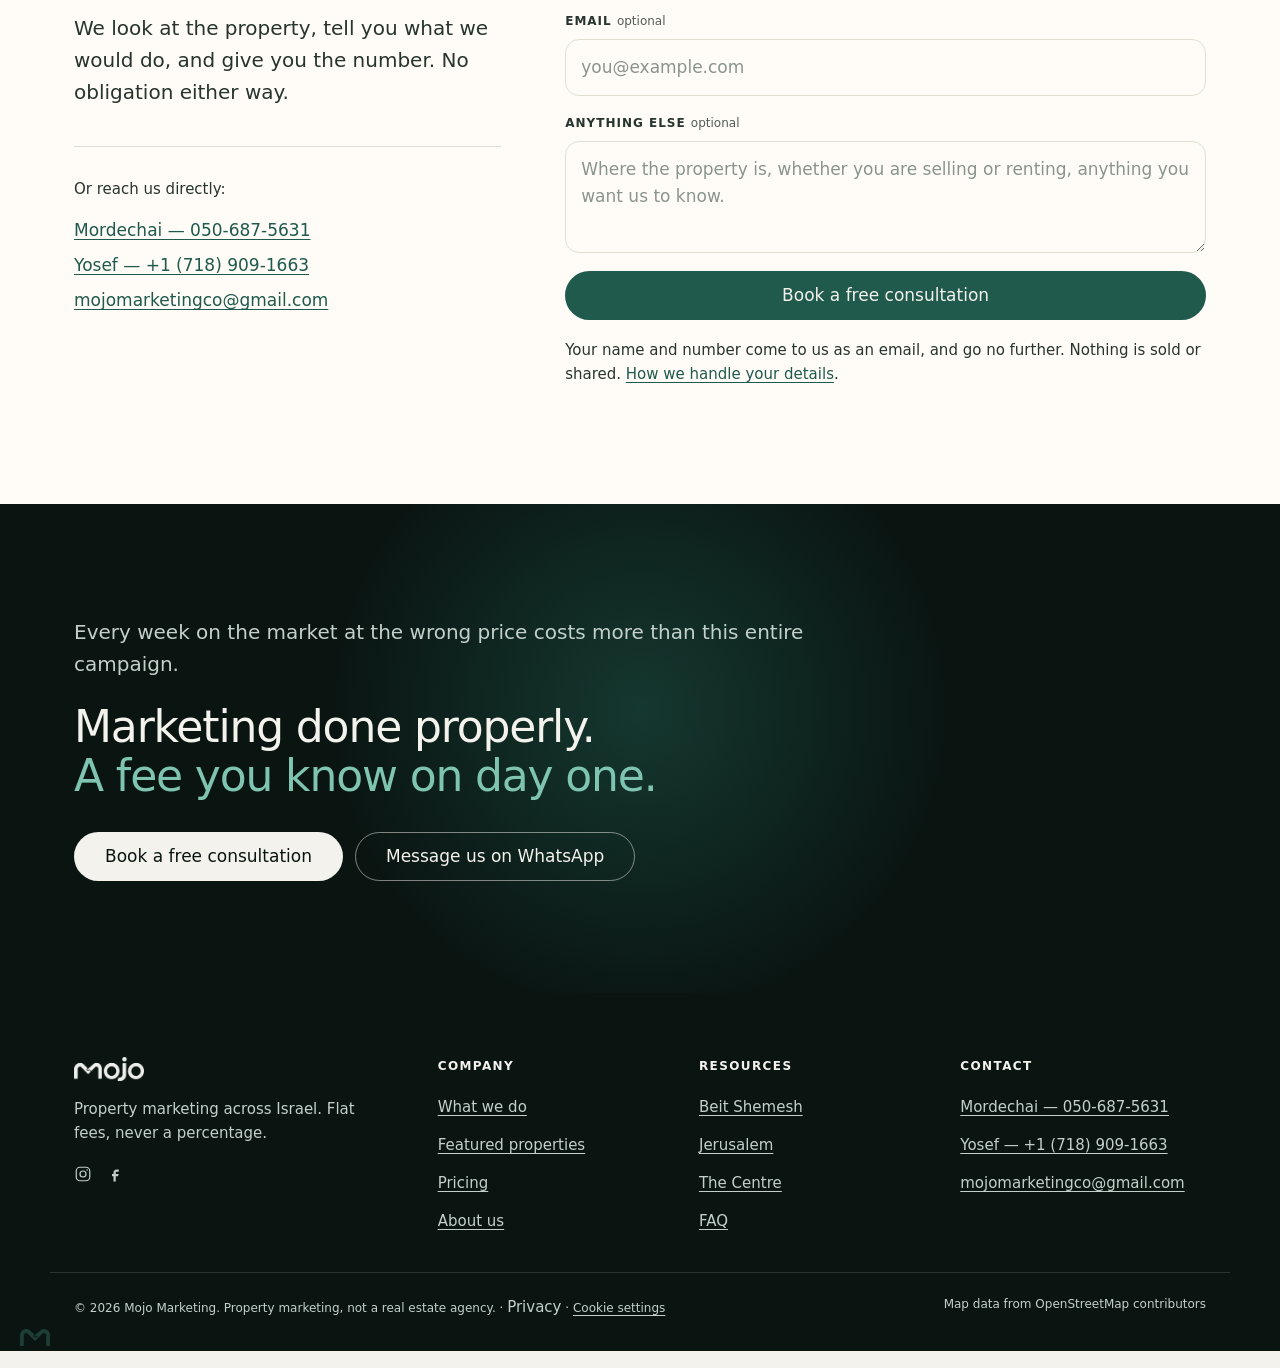
==== commit 8262c67e: "New pay-later site: flat fee, featured properties, new pages" ====
--- a/index.html
+++ b/index.html
@@ -6,33 +6,39 @@
 <meta http-equiv="Content-Security-Policy" content="default-src 'self'; base-uri 'self'; object-src 'none'; script-src 'self' 'unsafe-inline' https://www.googletagmanager.com; style-src 'self' 'unsafe-inline' https://api.fontshare.com; font-src 'self' data: https://api.fontshare.com https://cdn.fontshare.com; img-src 'self' data: https://*.googletagmanager.com https://*.google-analytics.com; media-src 'self'; connect-src 'self' https://*.google-analytics.com https://*.analytics.google.com https://*.googletagmanager.com https://api.web3forms.com; form-action 'self' https://api.web3forms.com; frame-src 'none'; upgrade-insecure-requests">
 <meta name="referrer" content="strict-origin-when-cross-origin">
 <!-- Google tag (gtag.js) -->
-<script async src="https://www.googletagmanager.com/gtag/js?id=G-9Y913H0LKC"></script>
 <script>
+  /* Google Analytics loads only after the visitor accepts cookies (see the banner in js/site.js). */
   window.dataLayer = window.dataLayer || [];
   function gtag(){dataLayer.push(arguments);}
-  gtag('js', new Date());
-  gtag('config', 'G-9Y913H0LKC');
+  window.mjLoadGA = function () {
+    if (window.__mjGA) return; window.__mjGA = 1;
+    var s = document.createElement('script'); s.async = true;
+    s.src = 'https://www.googletagmanager.com/gtag/js?id=G-9Y913H0LKC';
+    document.head.appendChild(s);
+    gtag('js', new Date()); gtag('config', 'G-9Y913H0LKC');
+  };
+  try { if (localStorage.getItem('mj_consent') === 'yes') window.mjLoadGA(); } catch (e) {}
 </script>
 
 <title>Mojo Marketing — Sell your property. Keep your commission.</title>
 <link rel="canonical" href="https://themojomarketing.com/">
-<meta name="description" content="Professional property marketing across Israel for a flat fee. Full CMA, photography and video, advertising everywhere your buyer is, and every lead handled. Nothing to pay until it sells.">
+<meta name="description" content="Property marketing across Israel for one flat fee: pricing, professional photos and video, a floor plan, listings on the main property sites and social media, and every call handled. Never a percentage.">
 <meta property="og:type" content="website">
 <meta property="og:site_name" content="Mojo Marketing">
 <meta property="og:locale" content="en_US">
 <meta property="og:url" content="https://themojomarketing.com/">
 <meta property="og:title" content="Mojo Marketing — Sell your property. Keep your commission.">
-<meta property="og:description" content="Professional property marketing across Israel for a flat fee. Full CMA, photography and video, advertising everywhere your buyer is, and every lead handled. Nothing to pay until it sells.">
+<meta property="og:description" content="Property marketing across Israel for one flat fee: pricing, professional photos and video, a floor plan, listings on the main property sites and social media, and every call handled. Never a percentage.">
 <meta property="og:image" content="https://themojomarketing.com/assets/hero-poster.jpg">
 <meta property="og:image:width" content="1920">
 <meta property="og:image:height" content="1080">
 <meta property="og:image:alt" content="Mojo Marketing &mdash; property marketing across Israel">
 <meta name="twitter:card" content="summary_large_image">
 <meta name="twitter:title" content="Mojo Marketing — Sell your property. Keep your commission.">
-<meta name="twitter:description" content="Professional property marketing across Israel for a flat fee. Nothing to pay until it sells.">
+<meta name="twitter:description" content="Professional property marketing across Israel. A flat fee, never a percentage.">
 <meta name="twitter:image" content="https://themojomarketing.com/assets/hero-poster.jpg">
 <link rel="icon" href="assets/logo/monogram-teal.png">
-<link rel="stylesheet" href="css/site.css?v=1a3717b2">
+<link rel="stylesheet" href="css/site.css?v=20261121c">
 <script>document.documentElement.classList.remove('no-js');</script>
 <script type="application/ld+json">
 {
@@ -40,7 +46,7 @@
   "@type": "ProfessionalService",
   "name": "Mojo Marketing",
   "url": "https://themojomarketing.com/",
-  "description": "Property marketing across Israel for a flat fee. Full CMA, professional photography and video, advertising across every relevant channel, and every lead handled. Nothing to pay until it sells, then one fixed fee, never a commission.",
+  "description": "Property marketing across Israel for one flat fee: pricing, professional photos and video, a floor plan, listings on the main property sites and social media, and every call handled. Never a percentage.",
   "email": "mojomarketingco@gmail.com",
   "telephone": "+972-50-687-5631",
   "priceRange": "\u20aa2,500-\u20aa12,000",
@@ -70,6 +76,7 @@
     <nav class="nav" id="nav">
       <a href="index.html" aria-current="page">Home</a>
       <a href="services.html">What We Do</a>
+      <a href="featured.html">Featured Properties</a>
       <a href="pricing.html">Pricing</a>
       <a href="about.html">About</a>
       <div class="drop" id="drop">
@@ -85,10 +92,10 @@
           <a href="faq.html" role="menuitem">FAQ</a>
         </div>
       </div>
-      <a href="index.html#book" class="btn btn--primary nav__cta">Book A Free Consultation</a>
+      <a href="index.html#book" class="btn btn--primary nav__cta">Book a free consultation</a>
     </nav>
     <div class="header__actions">
-      <a href="index.html#book" class="btn btn--primary" style="padding:12px 24px;font-size:15px">Book A Free Consultation</a>
+      <a href="index.html#book" class="btn btn--primary" style="padding:12px 24px;font-size:15px">Book a free consultation</a>
       <button class="burger" id="burger" aria-label="Menu" aria-expanded="false" aria-controls="nav">
         <svg width="24" height="24" viewBox="0 0 24 24" fill="none" stroke="currentColor" stroke-width="1.6"><path d="M3 7h18M3 12h18M3 17h18" stroke-linecap="round"/></svg>
       </button>
@@ -113,8 +120,9 @@
       </svg>
     </div>
     <!-- Drop hero.mp4 (+ hero-poster.jpg) into assets/ and this plays automatically. -->
-    <video class="hero__video" id="heroVideo" autoplay muted loop playsinline preload="metadata"
+    <video class="hero__video" id="heroVideo" autoplay muted loop playsinline preload="auto"
            poster="assets/hero-poster.jpg" style="display:none">
+      <source src="assets/hero-mobile.mp4" type="video/mp4" media="(max-width: 860px)">
       <source src="assets/hero.mp4" type="video/mp4">
     </video>
   </div>
@@ -127,10 +135,10 @@
           Sell your <span class="rot" id="rot" aria-hidden="true"><span class="is-on">property.</span><span>apartment.</span><span>villa.</span><span>penthouse.</span></span><span class="visually-hidden">property.</span><br>
           <span class="teal">Keep your commission.</span>
         </h1>
-        <p class="hero__sub">Full CMA, professional photography and video, advertising everywhere your buyer actually is, and every lead handled. Nothing to pay until it sells.</p>
+        <p class="hero__sub"><strong class="hero__punch">One flat fee.<br>Never a percentage of your sale.</strong> We price it, shoot it, market it and find your buyer.</p>
         <div class="btns">
           <a href="#book" class="btn btn--onDark">Book a free consultation</a>
-          <a href="pricing.html" class="btn btn--ghostDark">See Pricing</a>
+          <a href="pricing.html" class="btn btn--ghostDark">See pricing</a>
         </div>
       </div>
       <div>
@@ -146,7 +154,7 @@
           <div class="lcard__body">
             <p class="lcard__title" id="ltitle"></p>
             <p class="lcard__desc" id="ldesc"></p>
-            <div class="chips" id="lchips"><span class="chip">Yad2</span><span class="chip">Madlan</span><span class="chip">Facebook</span><span class="chip">Instagram</span><span class="chip">Neighborhood WhatsApp</span><span class="chip">Community boards</span><span class="chip">Shul lists</span></div>
+            <div class="chips" id="lchips"><span class="chip">Property sites</span><span class="chip">Social media</span><span class="chip">Neighborhood WhatsApp</span><span class="chip">Community boards</span><span class="chip">Shul lists</span></div>
             <div class="lcard__foot"><span id="lfootLab">For sale</span><span class="lcard__count num" id="lcount"></span></div>
             <p class="lcard__note">Marketed by Mojo</p>
           </div>
@@ -164,163 +172,83 @@
   </div></div>
 </section>
 
-<section class="band section" id="what-we-do">
+<section class="band section wwd" id="what-we-do">
+  <div class="container">
+    <div class="shead rv" style="text-align:center;margin-inline:auto">
+      <span class="eyebrow">What we do</span>
+      <h2 class="tt"><span>Everything it takes to sell.</span><span>One flat fee.</span></h2>
+      <p class="lead" style="margin-inline:auto">Twelve things, all included, for up to six months. One person runs it all.</p>
+    </div>
+    <div class="wp-row"><article class="wp wp--prep rv"><span class="wp__n">1</span><div class="wp__art"><svg viewBox="0 0 240 170" aria-hidden="true">
+ <rect x="22" y="130" width="196" height="12" rx="6" fill="#1b2622" opacity=".12"/>
+ <rect x="30" y="34" width="96" height="104" rx="10" fill="#fffdf8" stroke="#1b2622" stroke-width="2.6" stroke-linejoin="round" stroke-linecap="round"/>
+ <rect x="56" y="26" width="44" height="16" rx="6" fill="#e7ad4b" stroke="#1b2622" stroke-width="2.6" stroke-linejoin="round" stroke-linecap="round"/>
+ <rect x="44" y="96" width="14" height="28" rx="3" fill="#7fc4b1" stroke="#1b2622" stroke-width="2.6" stroke-linejoin="round" stroke-linecap="round"/><rect x="64" y="80" width="14" height="44" rx="3" fill="#7fc4b1" stroke="#1b2622" stroke-width="2.6" stroke-linejoin="round" stroke-linecap="round"/><rect x="84" y="66" width="14" height="58" rx="3" fill="#356b5e" stroke="#1b2622" stroke-width="2.6" stroke-linejoin="round" stroke-linecap="round"/>
+ <path d="M42 62h40M42 72h26" stroke="#c9d0cc" stroke-width="5" stroke-linecap="round"/>
+ <g class="hv"><rect x="122" y="70" width="92" height="62" rx="12" fill="#2c3a35" stroke="#1b2622" stroke-width="2.6" stroke-linejoin="round" stroke-linecap="round"/><rect x="150" y="60" width="30" height="14" rx="4" fill="#2c3a35" stroke="#1b2622" stroke-width="2.6" stroke-linejoin="round" stroke-linecap="round"/>
+ <circle cx="168" cy="101" r="21" fill="#2c4a42" stroke="#1b2622" stroke-width="2.6" stroke-linejoin="round" stroke-linecap="round"/><circle cx="168" cy="101" r="11" fill="#1b2622"/><circle cx="162" cy="95" r="4" fill="#fffdf8" opacity=".85"/>
+ <rect x="194" y="78" width="12" height="7" rx="2" fill="#e7ad4b"/></g>
+ <path d="M206 44l4 8 9 1-7 6 2 9-8-5-8 5 2-9-7-6 9-1z" fill="#e7ad4b" stroke="#1b2622" stroke-width="2" stroke-linejoin="round" stroke-linecap="round"/>
+</svg></div><h3>We prepare it</h3><ul class="wp__chips"><li><svg viewBox="0 0 24 24" fill="none" stroke="currentColor" stroke-width="1.9" aria-hidden="true"><path d="M4 19h16M7 19V9M12 19V5M17 19v-8" stroke-linecap="round"/></svg>Price analysis</li><li><svg viewBox="0 0 24 24" fill="none" stroke="currentColor" stroke-width="1.9" aria-hidden="true"><rect x="3" y="7" width="18" height="12" rx="2"/><circle cx="12" cy="13" r="3.2"/><path d="M8 7l1.4-2h5.2L16 7"/></svg>Pro photos</li><li><svg viewBox="0 0 24 24" fill="none" stroke="currentColor" stroke-width="1.9" aria-hidden="true"><rect x="3" y="6" width="13" height="12" rx="2"/><path d="M16 10.5l5-3v9l-5-3z" stroke-linejoin="round"/></svg>Walkthrough video</li><li><svg viewBox="0 0 24 24" fill="none" stroke="currentColor" stroke-width="1.9" aria-hidden="true"><rect x="3.5" y="3.5" width="17" height="17" rx="1.5"/><path d="M3.5 11h7v9.5M10.5 3.5V8M14 11h6.5M14 11v4" stroke-linecap="round"/></svg>Floor plan</li></ul></article><article class="wp wp--find rv"><span class="wp__n">2</span><div class="wp__art"><svg viewBox="0 0 240 170" aria-hidden="true">
+ <rect x="22" y="138" width="196" height="12" rx="6" fill="#1b2622" opacity=".12"/>
+ <rect x="84" y="22" width="72" height="122" rx="14" fill="#1b2622"/><rect x="90" y="28" width="60" height="110" rx="9" fill="#fffdf8" stroke="#1b2622" stroke-width="2.6" stroke-linejoin="round" stroke-linecap="round"/>
+ <rect x="96" y="36" width="48" height="36" rx="5" fill="#cfe5df" stroke="#1b2622" stroke-width="2" stroke-linejoin="round" stroke-linecap="round"/><path d="M96 72l14-12 10 7 10-9 14 14z" fill="#9fcbb9"/>
+ <rect x="96" y="80" width="36" height="6" rx="3" fill="#1b2622"/><rect x="96" y="92" width="44" height="5" rx="2.5" fill="#c9d0cc"/>
+ <rect x="96" y="112" width="48" height="16" rx="8" fill="#356b5e"/>
+ <g class="hv"><circle cx="186" cy="58" r="24" fill="#fffdf8" fill-opacity=".55" stroke="#1b2622" stroke-width="2.6" stroke-linejoin="round" stroke-linecap="round"/><path d="M203 75l20 20" stroke="#1b2622" stroke-width="9" stroke-linecap="round"/></g>
+ <g><circle cx="40" cy="50" r="14" fill="#fffdf8" stroke="#1b2622" stroke-width="2.2" stroke-linejoin="round" stroke-linecap="round"/><circle cx="40" cy="46" r="5.5" fill="#f0c9a4" stroke="#1b2622" stroke-width="1.8"/><path d="M31 59c2-5 5-7 9-7s7 2 9 7" fill="#e7ad4b" stroke="#1b2622" stroke-width="1.8"/></g>
+ <g><circle cx="50" cy="104" r="14" fill="#fffdf8" stroke="#1b2622" stroke-width="2.2" stroke-linejoin="round" stroke-linecap="round"/><circle cx="50" cy="100" r="5.5" fill="#c99470" stroke="#1b2622" stroke-width="1.8"/><path d="M41 113c2-5 5-7 9-7s7 2 9 7" fill="#7fc4b1" stroke="#1b2622" stroke-width="1.8"/></g>
+ <path d="M56 54c14 4 22 10 30 18M66 102c8-2 14-4 20-8" stroke="#356b5e" stroke-width="2.6" stroke-dasharray="3 6" fill="none" stroke-linecap="round"/>
+</svg></div><h3>We find your buyer</h3><ul class="wp__chips"><li><svg viewBox="0 0 24 24" fill="none" stroke="currentColor" stroke-width="1.9" aria-hidden="true"><circle cx="12" cy="12" r="8.5"/><path d="M3.5 12h17M12 3.5c2.6 2.6 2.6 14.4 0 17M12 3.5c-2.6 2.6-2.6 14.4 0 17"/></svg>Property sites</li><li><svg viewBox="0 0 24 24" fill="none" stroke="currentColor" stroke-width="1.9" aria-hidden="true"><circle cx="6" cy="7" r="2.6"/><circle cx="18" cy="7" r="2.6"/><circle cx="12" cy="17" r="2.6"/><path d="M7.6 8.9l3 5.4M16.4 8.9l-3 5.4M8.6 7h6.8"/></svg>WhatsApp groups</li><li><svg viewBox="0 0 24 24" fill="none" stroke="currentColor" stroke-width="1.9" aria-hidden="true"><path d="M5 21V3M5 5h13v8H5" stroke-linecap="round" stroke-linejoin="round"/></svg>A sign outside</li><li><svg viewBox="0 0 24 24" fill="none" stroke="currentColor" stroke-width="1.9" aria-hidden="true"><circle cx="10.5" cy="10.5" r="6.5"/><path d="M15.5 15.5L21 21" stroke-linecap="round"/></svg>We call buyers</li></ul></article><article class="wp wp--thru rv"><span class="wp__n">3</span><div class="wp__art"><svg viewBox="0 0 240 170" aria-hidden="true">
+ <rect x="22" y="138" width="196" height="12" rx="6" fill="#1b2622" opacity=".12"/>
+ <path d="M60 140v-60l50-38 50 38v60z" fill="#eadfc8" stroke="#1b2622" stroke-width="2.6" stroke-linejoin="round" stroke-linecap="round"/><path d="M50 86l60-46 60 46" fill="none" stroke="#1b2622" stroke-width="5" stroke-linecap="round" stroke-linejoin="round"/>
+ <rect x="98" y="100" width="24" height="40" rx="3" fill="#356b5e" stroke="#1b2622" stroke-width="2.6" stroke-linejoin="round" stroke-linecap="round"/><rect x="72" y="92" width="18" height="18" rx="2" fill="#cfe5df" stroke="#1b2622" stroke-width="2" stroke-linejoin="round" stroke-linecap="round"/><rect x="130" y="92" width="18" height="18" rx="2" fill="#cfe5df" stroke="#1b2622" stroke-width="2" stroke-linejoin="round" stroke-linecap="round"/>
+ <g class="hv"><rect x="150" y="34" width="70" height="30" rx="7" fill="#356b5e" stroke="#1b2622" stroke-width="2.6" stroke-linejoin="round" stroke-linecap="round"/><text x="185" y="55" font-family="var(--font)" font-size="15" font-weight="700" fill="#fffdf8" text-anchor="middle">SOLD</text><path d="M160 64v40" stroke="#1b2622" stroke-width="3"/></g>
+ <g><circle cx="38" cy="70" r="10" fill="none" stroke="#e7ad4b" stroke-width="4"/><path d="M45 63l16-16M55 53l5 5M58 50l4 4" stroke="#e7ad4b" stroke-width="4" stroke-linecap="round"/></g>
+ <path d="M196 116l4 8 9 1-7 6 2 9-8-5-8 5 2-9-7-6 9-1z" fill="#e7ad4b" stroke="#1b2622" stroke-width="2" stroke-linejoin="round" stroke-linecap="round"/>
+</svg></div><h3>We see it through</h3><ul class="wp__chips"><li><svg viewBox="0 0 24 24" fill="none" stroke="currentColor" stroke-width="1.9" aria-hidden="true"><path d="M5 4h4l2 5-2.5 1.5a11 11 0 0 0 5 5L15 13l5 2v4a2 2 0 0 1-2 2A16 16 0 0 1 3 6a2 2 0 0 1 2-2z" stroke-linejoin="round"/></svg>Every call handled</li><li><svg viewBox="0 0 24 24" fill="none" stroke="currentColor" stroke-width="1.9" aria-hidden="true"><path d="M3 12l4-4 4 3 3-2 7 5" stroke-linecap="round" stroke-linejoin="round"/></svg>Negotiation</li><li><svg viewBox="0 0 24 24" fill="none" stroke="currentColor" stroke-width="1.9" aria-hidden="true"><path d="M4 21h16M7.5 21V4.4a1 1 0 01.82-.98l7-1.3a1 1 0 011.18.98V21" stroke-linejoin="round"/></svg>Showings</li><li><svg viewBox="0 0 24 24" fill="none" stroke="currentColor" stroke-width="1.9" aria-hidden="true"><rect x="5" y="3" width="14" height="18" rx="2"/><path d="M9 8h6M9 12h6M9 16h4" stroke-linecap="round"/></svg>Weekly report</li></ul></article></div>
+    <div class="btns rv" style="margin-top:40px;justify-content:center"><a href="services.html" class="btn btn--secondary">See how each one works</a></div>
+  </div>
+</section>
+
+<section class="band section cm" id="commission">
+  <div class="container">
+    <div class="shead rv" style="text-align:center;margin-inline:auto">
+      <span class="eyebrow">Keep the 2%</span>
+      <h2 class="tt"><span>An agent takes a percentage.</span><span>We charge one flat fee.</span></h2>
+    </div>
+    <div class="cm-card rv">
+      <div class="cm-price">
+        <span class="cm-lab">Your property price</span>
+        <div class="cm-val num" id="calcVal">₪3,000,000</div>
+        <input type="range" id="calcSlider" min="800000" max="15000000" step="50000" value="3000000" aria-label="Property price in shekels">
+        <div class="calc__ends"><span>₪800K</span><span>₪15M</span></div>
+      </div>
+      <div class="cm-bars">
+        <div class="cm-bar cm-bar--agent"><span class="cm-bar__lab">Agent, 2% plus VAT</span><div class="cm-bar__track"><div class="cm-bar__fill" id="barAgent" style="width:100%"><span class="num" id="outAgent">₪70,800</span></div></div></div>
+        <div class="cm-bar cm-bar--mojo"><span class="cm-bar__lab">Mojo, flat fee</span><div class="cm-bar__track"><div class="cm-bar__fill" id="barMojo" style="width:17%"></div><span class="num cm-bar__out">₪12,000</span></div></div>
+      </div>
+      <div class="cm-keep"><span>You keep</span><strong class="num" id="outKept">₪58,800</strong></div>
+    </div>
+    <div class="cm-vs rv">
+      <div class="cm-col"><h3>With an agent</h3><ul>
+        <li><svg viewBox="0 0 20 20" fill="none" aria-hidden="true"><circle cx="10" cy="10" r="9" fill="#f6d9d3" stroke="#1b2622" stroke-width="1.6"/><path d="M7 7l6 6M13 7l-6 6" stroke="#c0432f" stroke-width="2" stroke-linecap="round"/></svg>A percentage of your price</li><li><svg viewBox="0 0 20 20" fill="none" aria-hidden="true"><circle cx="10" cy="10" r="9" fill="#f6d9d3" stroke="#1b2622" stroke-width="1.6"/><path d="M7 7l6 6M13 7l-6 6" stroke="#c0432f" stroke-width="2" stroke-linecap="round"/></svg>You find out the cost when you sell</li><li><svg viewBox="0 0 20 20" fill="none" aria-hidden="true"><circle cx="10" cy="10" r="9" fill="#f6d9d3" stroke="#1b2622" stroke-width="1.6"/><path d="M7 7l6 6M13 7l-6 6" stroke="#c0432f" stroke-width="2" stroke-linecap="round"/></svg>Usually an exclusive contract</li></ul></div>
+      <div class="cm-col cm-col--mojo"><h3>With Mojo</h3><ul>
+        <li><svg viewBox="0 0 20 20" fill="none" aria-hidden="true"><circle cx="10" cy="10" r="9" fill="#d7efe6" stroke="#1b2622" stroke-width="1.6"/><path d="M6 10.3l2.6 2.6L14 7.6" stroke="#356b5e" stroke-width="2.2" stroke-linecap="round" stroke-linejoin="round"/></svg>One flat fee, same at any price</li><li><svg viewBox="0 0 20 20" fill="none" aria-hidden="true"><circle cx="10" cy="10" r="9" fill="#d7efe6" stroke="#1b2622" stroke-width="1.6"/><path d="M6 10.3l2.6 2.6L14 7.6" stroke="#356b5e" stroke-width="2.2" stroke-linecap="round" stroke-linejoin="round"/></svg>You know the cost on day one</li><li><svg viewBox="0 0 20 20" fill="none" aria-hidden="true"><circle cx="10" cy="10" r="9" fill="#d7efe6" stroke="#1b2622" stroke-width="1.6"/><path d="M6 10.3l2.6 2.6L14 7.6" stroke="#356b5e" stroke-width="2.2" stroke-linecap="round" stroke-linejoin="round"/></svg>No exclusive contract</li></ul></div>
+    </div>
+    <p class="cm-note rv">₪12,000 when it sells. If it has not sold after six months, ₪2,000 and nothing more. <a href="pricing.html">See pricing</a></p>
+  </div>
+</section>
+
+<section class="band section" id="featured">
   <div class="container">
     <div class="shead rv">
-      <span class="eyebrow">What we do</span>
-      <h2 class="tt"><span>Nine things, all included,</span><span>for one fixed price.</span></h2>
-      <p class="lead">There is no tier where the CMA disappears. Every campaign gets all of it.</p>
-    </div>
-
-    <div class="flow">
-      <div class="flow__rail" aria-hidden="true">
-        <svg viewBox="0 0 1000 24" preserveAspectRatio="none">
-          <line class="flow__line" x1="166" y1="12" x2="834" y2="12" vector-effect="non-scaling-stroke"/>
-        </svg>
-        <span class="flow__node" style="left:16.67%"></span>
-        <span class="flow__node" style="left:50%"></span>
-        <span class="flow__node" style="left:83.33%"></span>
-      </div>
-        <article class="flow__step rv">
-          <span class="flow__num" aria-hidden="true">01</span>
-          <span class="flow__ico"><svg viewBox="0 0 24 24" fill="none" stroke="currentColor" stroke-width="1.6"><path d="M4 20h16M7 20V9M12 20V4M17 20v-7" stroke-linecap="round"/></svg></span>
-          <h3>We prepare it</h3>
-          <ul class="flow__list"><li><svg viewBox="0 0 16 16" fill="none" aria-hidden="true"><path d="M2 8.4l3.4 3.4L14 3.6" stroke="currentColor" stroke-width="2" stroke-linecap="round" stroke-linejoin="round"/></svg><span>A full CMA before anything else</span></li><li><svg viewBox="0 0 16 16" fill="none" aria-hidden="true"><path d="M2 8.4l3.4 3.4L14 3.6" stroke="currentColor" stroke-width="2" stroke-linecap="round" stroke-linejoin="round"/></svg><span>Professional photography</span></li><li><svg viewBox="0 0 16 16" fill="none" aria-hidden="true"><path d="M2 8.4l3.4 3.4L14 3.6" stroke="currentColor" stroke-width="2" stroke-linecap="round" stroke-linejoin="round"/></svg><span>A walkthrough video</span></li></ul>
-        </article>
-        <article class="flow__step rv">
-          <span class="flow__num" aria-hidden="true">02</span>
-          <span class="flow__ico"><svg viewBox="0 0 24 24" fill="none" stroke="currentColor" stroke-width="1.6"><circle cx="12" cy="12" r="8.5"/><path d="M3.5 12h17M12 3.5c2.6 2.6 2.6 14.4 0 17M12 3.5c-2.6 2.6-2.6 14.4 0 17"/></svg></span>
-          <h3>We put it everywhere</h3>
-          <ul class="flow__list"><li><svg viewBox="0 0 16 16" fill="none" aria-hidden="true"><path d="M2 8.4l3.4 3.4L14 3.6" stroke="currentColor" stroke-width="2" stroke-linecap="round" stroke-linejoin="round"/></svg><span>Every channel your buyer uses</span></li><li><svg viewBox="0 0 16 16" fill="none" aria-hidden="true"><path d="M2 8.4l3.4 3.4L14 3.6" stroke="currentColor" stroke-width="2" stroke-linecap="round" stroke-linejoin="round"/></svg><span>The closed groups you cannot join</span></li><li><svg viewBox="0 0 16 16" fill="none" aria-hidden="true"><path d="M2 8.4l3.4 3.4L14 3.6" stroke="currentColor" stroke-width="2" stroke-linecap="round" stroke-linejoin="round"/></svg><span>Aimed at the buyer you want</span></li></ul>
-        </article>
-        <article class="flow__step rv">
-          <span class="flow__num" aria-hidden="true">03</span>
-          <span class="flow__ico"><svg viewBox="0 0 24 24" fill="none" stroke="currentColor" stroke-width="1.6"><path d="M12 3l7 3v6c0 4.2-2.9 7.6-7 9-4.1-1.4-7-4.8-7-9V6z" stroke-linejoin="round"/><path d="M9 12l2 2 4-4" stroke-linecap="round" stroke-linejoin="round"/></svg></span>
-          <h3>We handle the rest</h3>
-          <ul class="flow__list"><li><svg viewBox="0 0 16 16" fill="none" aria-hidden="true"><path d="M2 8.4l3.4 3.4L14 3.6" stroke="currentColor" stroke-width="2" stroke-linecap="round" stroke-linejoin="round"/></svg><span>Every enquiry handled and forwarded</span></li><li><svg viewBox="0 0 16 16" fill="none" aria-hidden="true"><path d="M2 8.4l3.4 3.4L14 3.6" stroke="currentColor" stroke-width="2" stroke-linecap="round" stroke-linejoin="round"/></svg><span>Your position protected on every call</span></li><li><svg viewBox="0 0 16 16" fill="none" aria-hidden="true"><path d="M2 8.4l3.4 3.4L14 3.6" stroke="currentColor" stroke-width="2" stroke-linecap="round" stroke-linejoin="round"/></svg><span>A weekly report with a recommendation</span></li></ul>
-        </article>
-    </div>
-
-    <div class="btns rv" style="margin-top:36px"><a href="services.html" class="btn btn--secondary">See How Each One Works</a></div>
-  </div>
-</section>
-
-<section class="band band--dark section" id="commission">
-  <div class="container">
-    <div class="shead rv">
-      <span class="eyebrow">The commission problem</span>
-      <h2 class="tt"><span>You are buying the whole bundle</span><span>when you only need the marketing.</span></h2>
-      <p class="lead">An agent sells showings, negotiation, paperwork and marketing together, for a percentage. The bundle cannot be broken up.</p>
-    </div>
-    <div class="vs rv">
-      <div class="vs__col vs__col--now">
-        <div class="vs__head">What happens now</div>
-        <div class="vs__fig num">₪70,800</div>
-        <p class="vs__cap">Example: a 3,000,000&nbsp;₪ sale, at 2% plus VAT</p>
-        <div class="vs__row"><svg class="vs__mark" viewBox="0 0 21 21" fill="none"><circle cx="10.5" cy="10.5" r="9.5" stroke="rgba(244,242,237,.45)" stroke-width="1.4"/><path d="M7.2 7.2l6.6 6.6M13.8 7.2l-6.6 6.6" stroke="rgba(244,242,237,.75)" stroke-width="1.9" stroke-linecap="round"/></svg><p>Showings, negotiation, paperwork and marketing, sold together</p></div>
-        <div class="vs__row"><svg class="vs__mark" viewBox="0 0 21 21" fill="none"><circle cx="10.5" cy="10.5" r="9.5" stroke="rgba(244,242,237,.45)" stroke-width="1.4"/><path d="M7.2 7.2l6.6 6.6M13.8 7.2l-6.6 6.6" stroke="rgba(244,242,237,.75)" stroke-width="1.9" stroke-linecap="round"/></svg><p>Priced as a percentage, so it rises with your sale price</p></div>
-        <div class="vs__row"><svg class="vs__mark" viewBox="0 0 21 21" fill="none"><circle cx="10.5" cy="10.5" r="9.5" stroke="rgba(244,242,237,.45)" stroke-width="1.4"/><path d="M7.2 7.2l6.6 6.6M13.8 7.2l-6.6 6.6" stroke="rgba(244,242,237,.75)" stroke-width="1.9" stroke-linecap="round"/></svg><p>The final figure is unknown until the day you sell</p></div>
-        <div class="vs__row"><svg class="vs__mark" viewBox="0 0 21 21" fill="none"><circle cx="10.5" cy="10.5" r="9.5" stroke="rgba(244,242,237,.45)" stroke-width="1.4"/><path d="M7.2 7.2l6.6 6.6M13.8 7.2l-6.6 6.6" stroke="rgba(244,242,237,.75)" stroke-width="1.9" stroke-linecap="round"/></svg><p>Marketing is one responsibility among several</p></div>
-        <div class="vs__row"><svg class="vs__mark" viewBox="0 0 21 21" fill="none"><circle cx="10.5" cy="10.5" r="9.5" stroke="rgba(244,242,237,.45)" stroke-width="1.4"/><path d="M7.2 7.2l6.6 6.6M13.8 7.2l-6.6 6.6" stroke="rgba(244,242,237,.75)" stroke-width="1.9" stroke-linecap="round"/></svg><p>Usually requires an exclusive agreement</p></div>
-        <div class="vs__row"><svg class="vs__mark" viewBox="0 0 21 21" fill="none"><circle cx="10.5" cy="10.5" r="9.5" stroke="rgba(244,242,237,.45)" stroke-width="1.4"/><path d="M7.2 7.2l6.6 6.6M13.8 7.2l-6.6 6.6" stroke="rgba(244,242,237,.75)" stroke-width="1.9" stroke-linecap="round"/></svg><p>You see the enquiries your agent passes on</p></div>
-      </div>
-      <div class="vs__col vs__col--mojo">
-        <div class="vs__head">With Mojo</div>
-        <div class="vs__fig num">₪12,000</div>
-        <p class="vs__cap">Only once it sells. The same at any sale price.</p>
-        <div class="vs__row"><svg class="vs__mark" viewBox="0 0 21 21" fill="none"><circle cx="10.5" cy="10.5" r="9.5" stroke="#7fc4b1" stroke-width="1.4"/><path d="M6.6 10.8l2.6 2.6L14.4 8" stroke="#7fc4b1" stroke-width="2" stroke-linecap="round" stroke-linejoin="round"/></svg><p>Marketing only. You keep the negotiation and the sale</p></div>
-        <div class="vs__row"><svg class="vs__mark" viewBox="0 0 21 21" fill="none"><circle cx="10.5" cy="10.5" r="9.5" stroke="#7fc4b1" stroke-width="1.4"/><path d="M6.6 10.8l2.6 2.6L14.4 8" stroke="#7fc4b1" stroke-width="2" stroke-linecap="round" stroke-linejoin="round"/></svg><p>A flat fee, agreed before we start</p></div>
-        <div class="vs__row"><svg class="vs__mark" viewBox="0 0 21 21" fill="none"><circle cx="10.5" cy="10.5" r="9.5" stroke="#7fc4b1" stroke-width="1.4"/><path d="M6.6 10.8l2.6 2.6L14.4 8" stroke="#7fc4b1" stroke-width="2" stroke-linecap="round" stroke-linejoin="round"/></svg><p>You know the full cost on day one</p></div>
-        <div class="vs__row"><svg class="vs__mark" viewBox="0 0 21 21" fill="none"><circle cx="10.5" cy="10.5" r="9.5" stroke="#7fc4b1" stroke-width="1.4"/><path d="M6.6 10.8l2.6 2.6L14.4 8" stroke="#7fc4b1" stroke-width="2" stroke-linecap="round" stroke-linejoin="round"/></svg><p>Marketing is the only thing we do</p></div>
-        <div class="vs__row"><svg class="vs__mark" viewBox="0 0 21 21" fill="none"><circle cx="10.5" cy="10.5" r="9.5" stroke="#7fc4b1" stroke-width="1.4"/><path d="M6.6 10.8l2.6 2.6L14.4 8" stroke="#7fc4b1" stroke-width="2" stroke-linecap="round" stroke-linejoin="round"/></svg><p>No exclusive agreement, ever</p></div>
-        <div class="vs__row"><svg class="vs__mark" viewBox="0 0 21 21" fill="none"><circle cx="10.5" cy="10.5" r="9.5" stroke="#7fc4b1" stroke-width="1.4"/><path d="M6.6 10.8l2.6 2.6L14.4 8" stroke="#7fc4b1" stroke-width="2" stroke-linecap="round" stroke-linejoin="round"/></svg><p>Every enquiry forwarded in full, serious or not</p></div>
-        <div class="vs__extra"><p>Your position intact when you reach the negotiation.</p></div>
-      </div>
-    </div>
-    <div style="margin-top:64px"><div class="calc rv">
-      <span class="eyebrow" style="color:var(--paper-soft)">Work it out</span>
-      <h3>What would a commission cost on your property?</h3>
-      <div class="calc__val num" id="calcVal">₪2,000,000</div>
-      <input type="range" id="calcSlider" min="800000" max="15000000" step="50000" value="2000000" aria-label="Property value in shekels">
-      <div class="calc__ends"><span>₪800,000</span><span>₪15,000,000</span></div>
-      <div class="calc__out">
-        <div class="calc__cell"><span class="lab">Agent commission</span><div class="calc-fig num" id="outAgent">₪47,200</div><p class="calc__note">2% plus 18% VAT — climbs with your price</p></div>
-        <div class="calc__cell"><span class="lab">Mojo, all in</span><div class="calc-fig num">₪12,000</div><p class="calc__note">Only once it sells — never changes</p></div>
-        <div class="calc__cell calc__cell--kept"><span class="lab">You keep</span><div class="calc-fig num" id="outKept">₪35,200</div><p class="calc__note">The difference, at this price</p></div>
-      </div>
-      <div class="presets">
-        <button class="preset" data-v="3590000" type="button">Baka, 3.59M</button>
-        <button class="preset" data-v="3150000" type="button">Beit Shemesh, 3.15M</button>
-        <button class="preset" data-v="2930000" type="button">Modiin, 2.93M</button>
-      </div>
-    </div></div>
-
-    <div class="concession rv" style="max-width:800px;margin-top:72px">
-      <p class="said">If you want someone to run your whole sale — the showings, the negotiation, the paperwork — an agent is the right choice, and a good one earns their fee.</p>
-      <p class="answer">If what you actually need is the marketing done properly, you should not have to buy the rest of it, and you should not have to pay a percentage for it.</p>
-    </div>
-  </div>
-</section>
-
-<section class="band band--dark section">
-  <div class="container">
-    <div class="shead rv">
-      <span class="eyebrow">Case results</span>
-      <h2 class="tt"><span>Three sales.</span><span>What the owners kept.</span></h2>
-      <p class="lead">The figure on each card is the commission that was never paid — money that stayed with the owner.</p>
-    </div>
-    <div class="cases"><article class="case rv">
-        <span class="case__saved">Kept by the owner</span>
-        <div class="case-fig">₪84,724</div>
-        <p class="case__sub">in commission never paid</p>
-        <p class="case__kept">Sold without an agent. We ran the marketing and took the enquiries; the owner kept control of the sale.</p>
-        <p class="case__loc">Baka, Jerusalem · sold at 3.59M</p>
-      </article>
-<article class="case rv">
-        <span class="case__saved">Kept by the owner</span>
-        <div class="case-fig">₪74,340</div>
-        <p class="case__sub">in commission never paid</p>
-        <p class="case__kept">No exclusive agreement and no percentage. Marketing and lead handling only, on a flat fee.</p>
-        <p class="case__loc">Beit Shemesh · sold at 3.15M</p>
-      </article>
-<article class="case rv">
-        <span class="case__saved">Kept by the owner</span>
-        <div class="case-fig">₪69,148</div>
-        <p class="case__sub">in commission never paid</p>
-        <p class="case__kept">The owner wanted it marketed properly without handing over a share of the eventual sale.</p>
-        <p class="case__loc">Modiin · sold at 2.93M</p>
-      </article></div>
-  </div>
-</section>
-
-<section class="band band--paper section">
-  <div class="container">
-    <div class="shead rv"><span class="eyebrow">In their words</span><h2 class="tt"><span>What owners say</span><span>once it is done.</span></h2></div>
-    <div class="quotes"><blockquote class="quote quote--feature rv">
-      <svg class="quote__mark" viewBox="0 0 26 20" fill="currentColor"><path d="M0 20V11C0 4.9 3.4.9 9.6 0l.9 3.3C7 4.2 5.3 6.1 5.2 9h4.3v11zm15.5 0V11c0-6.1 3.4-10.1 9.6-11l.9 3.3c-3.5.9-5.2 2.8-5.3 5.7H25v11z"/></svg>
-      <p>What was amazing was that Mojo let us handle the showings ourselves while they took care of the marketing and enquiries. It gave us the best of both worlds, and everything worked so smoothly.</p>
-      <footer class="quote__by"><span class="quote__av">R</span><span><cite>Rebecca T.</cite><em>Overseas Property Owner</em></span></footer>
-    </blockquote>
-<blockquote class="quote rv">
-      <svg class="quote__mark" viewBox="0 0 26 20" fill="currentColor"><path d="M0 20V11C0 4.9 3.4.9 9.6 0l.9 3.3C7 4.2 5.3 6.1 5.2 9h4.3v11zm15.5 0V11c0-6.1 3.4-10.1 9.6-11l.9 3.3c-3.5.9-5.2 2.8-5.3 5.7H25v11z"/></svg>
-      <p>The comparative market analysis was honestly one of my favorite parts. They showed us so much about our property and the market around it, including things we had no idea about.</p>
-      <footer class="quote__by"><span class="quote__av">D</span><span><cite>David R.</cite><em>Property Owner</em></span></footer>
-    </blockquote>
-<blockquote class="quote rv">
-      <svg class="quote__mark" viewBox="0 0 26 20" fill="currentColor"><path d="M0 20V11C0 4.9 3.4.9 9.6 0l.9 3.3C7 4.2 5.3 6.1 5.2 9h4.3v11zm15.5 0V11c0-6.1 3.4-10.1 9.6-11l.9 3.3c-3.5.9-5.2 2.8-5.3 5.7H25v11z"/></svg>
-      <p>We were living abroad, and Mojo handled everything on the ground for us. They kept us updated throughout and made the whole process incredibly easy from a distance.</p>
-      <footer class="quote__by"><span class="quote__av">M</span><span><cite>Michael S.</cite><em>Overseas Property Owner</em></span></footer>
-    </blockquote>
-<blockquote class="quote rv">
-      <svg class="quote__mark" viewBox="0 0 26 20" fill="currentColor"><path d="M0 20V11C0 4.9 3.4.9 9.6 0l.9 3.3C7 4.2 5.3 6.1 5.2 9h4.3v11zm15.5 0V11c0-6.1 3.4-10.1 9.6-11l.9 3.3c-3.5.9-5.2 2.8-5.3 5.7H25v11z"/></svg>
-      <p>They actually came all the way to our house, for free, just to sit down with us and explain the whole process. We never felt like we were being pushed into anything.</p>
-      <footer class="quote__by"><span class="quote__av">J</span><span><cite>Jonathan M.</cite><em>Property Owner</em></span></footer>
-    </blockquote>
-<blockquote class="quote rv">
-      <svg class="quote__mark" viewBox="0 0 26 20" fill="currentColor"><path d="M0 20V11C0 4.9 3.4.9 9.6 0l.9 3.3C7 4.2 5.3 6.1 5.2 9h4.3v11zm15.5 0V11c0-6.1 3.4-10.1 9.6-11l.9 3.3c-3.5.9-5.2 2.8-5.3 5.7H25v11z"/></svg>
-      <p>We honestly did not think we would be able to sell the property that quickly. Mojo got it in front of the right people almost immediately.</p>
-      <footer class="quote__by"><span class="quote__av">D</span><span><cite>Daniel B.</cite><em>Property Owner</em></span></footer>
-    </blockquote></div>
+      <span class="eyebrow">Featured properties</span>
+      <h2 class="tt"><span>Real campaigns,</span><span>running now.</span></h2>
+      <p class="lead">Every property we take on gets the same work: photography, video, every channel, and one person on every enquiry. This is what it looks like.</p>
+    </div>
+    <div class="fstrip"><a class="fstrip__item fstrip__item--lead rv" href="featured.html#even-yisrael"><img src="assets/campaigns/even-yisrael.jpg" alt="3 rooms · 60 m², Even Yisrael, Jerusalem" loading="lazy" decoding="async"><span class="fstrip__tag">For sale</span><span class="fstrip__txt"><strong>Even Yisrael, Jerusalem</strong><span>3 rooms · 60 m²</span><span class="num">₪3,600,000</span></span></a><a class="fstrip__item rv" href="featured.html#givat-sharet"><img src="assets/campaigns/givat-sharet.jpg" alt="5 rooms · 130 m², Givat Sharet, Beit Shemesh" loading="lazy" decoding="async"><span class="fstrip__tag">For sale</span><span class="fstrip__txt"><strong>Givat Sharet, Beit Shemesh</strong><span>5 rooms · 130 m²</span><span class="num">₪2,790,000</span></span></a><a class="fstrip__item rv" href="featured.html#abu-tor"><img src="assets/campaigns/abu-tor.jpg" alt="Penthouse · 6 rooms · 150 m², Abu Tor, Jerusalem" loading="lazy" decoding="async"><span class="fstrip__tag">For rent</span><span class="fstrip__txt"><strong>Abu Tor, Jerusalem</strong><span>Penthouse · 6 rooms · 150 m²</span><span class="num">₪20,000 / month</span></span></a><a class="fstrip__item rv" href="featured.html#king-george"><img src="assets/campaigns/king-george-kitchen.jpg" alt="3 rooms · 90 m², King George, Jerusalem" loading="lazy" decoding="async"><span class="fstrip__tag">For rent</span><span class="fstrip__txt"><strong>King George, Jerusalem</strong><span>3 rooms · 90 m²</span><span class="num">₪9,800 / month</span></span></a></div>
+    <div class="btns rv" style="margin-top:36px"><a href="featured.html" class="btn btn--secondary">See featured properties</a></div>
   </div>
 </section>
 
@@ -345,11 +273,11 @@
           <input type="hidden" name="redirect" value="https://themojomarketing.com/thank-you.html">
           <input type="checkbox" name="botcheck" style="display:none" tabindex="-1" autocomplete="off">
 
-          <div class="field field--full"><label for="f-name">Full name</label><input id="f-name" name="name" type="text" required autocomplete="name" placeholder="Your name"></div>
-          <div class="field field--full"><label for="f-phone">Phone</label><input id="f-phone" name="phone" type="tel" required autocomplete="tel" placeholder="The best number to reach you on"></div>
-          <div class="field field--full"><label for="f-email">Email <span class="opt">optional</span></label><input id="f-email" name="email" type="email" autocomplete="email" placeholder="you@example.com"></div>
-          <div class="field field--full"><label for="f-note">Anything else <span class="opt">optional</span></label><textarea id="f-note" name="message" rows="3" placeholder="Where the property is, whether you are selling or renting, anything you want us to know."></textarea></div>
-          <div class="field field--full"><button class="btn btn--primary" type="submit" style="width:100%">Book A Free Consultation</button></div>
+          <div class="field field--full"><label for="f-name">Full name</label><input id="f-name" name="name" type="text" required maxlength="120" autocomplete="name" placeholder="Your name"></div>
+          <div class="field field--full"><label for="f-phone">Phone</label><input id="f-phone" name="phone" type="tel" required maxlength="40" autocomplete="tel" placeholder="The best number to reach you on"></div>
+          <div class="field field--full"><label for="f-email">Email <span class="opt">optional</span></label><input id="f-email" name="email" type="email" maxlength="160" autocomplete="email" placeholder="you@example.com"></div>
+          <div class="field field--full"><label for="f-note">Anything else <span class="opt">optional</span></label><textarea id="f-note" name="message" rows="3" maxlength="2000" placeholder="Where the property is, whether you are selling or renting, anything you want us to know."></textarea></div>
+          <div class="field field--full"><button class="btn btn--primary" type="submit" style="width:100%">Book a free consultation</button></div>
           <p class="small field--full" style="margin:0;color:var(--ink-soft)">Your name and number come to us as an email, and go no further. Nothing is sold or shared. <a href="privacy.html">How we handle your details</a>.</p>
         </form></div>
     </div>
@@ -381,6 +309,7 @@
     </div>
     <div><h4>Company</h4><ul>
       <li><a href="services.html">What we do</a></li>
+      <li><a href="featured.html">Featured properties</a></li>
       <li><a href="pricing.html">Pricing</a></li>
       <li><a href="about.html">About us</a></li>
     </ul></div>
@@ -405,5 +334,5 @@
 <a class="wa" href="https://wa.me/972506875631" aria-label="Message us on WhatsApp"><svg viewBox="0 0 24 24" fill="currentColor"><path d="M12.04 2C6.6 2 2.2 6.4 2.2 11.84c0 1.74.46 3.43 1.32 4.92L2 22l5.37-1.4a9.8 9.8 0 004.67 1.19h.01c5.43 0 9.84-4.4 9.84-9.84C21.89 6.4 17.47 2 12.04 2zm5.75 14.05c-.24.68-1.2 1.25-1.96 1.41-.52.11-1.2.2-3.5-.75-2.94-1.22-4.83-4.2-4.98-4.4-.14-.2-1.19-1.58-1.19-3.02s.75-2.14 1.02-2.44c.27-.3.59-.37.78-.37l.56.01c.18 0 .42-.07.66.5.24.58.83 2.02.9 2.17.07.15.12.32.02.52-.1.2-.15.32-.3.5l-.44.51c-.15.15-.3.32-.13.62.17.3.75 1.24 1.62 2.01 1.11 1 2.05 1.3 2.34 1.45.3.15.47.13.64-.08.18-.2.75-.87.95-1.17.2-.3.4-.25.67-.15.27.1 1.7.8 1.99.95.3.15.49.22.56.35.07.12.07.72-.17 1.4z"/></svg></a>
 <div class="stickybar" id="stickybar"><a href="index.html#book" class="btn btn--primary">Book a free consultation</a></div>
 <div class="mscroll" id="mscroll" aria-hidden="true"><img src="assets/logo/monogram-teal.png" alt="" id="mimg"></div>
-<script src="js/site.js?v=aab55509" defer></script>
+<script src="js/site.js?v=20261121c" defer></script>
 </body></html>
--- a/css/site.css
+++ b/css/site.css
@@ -837,3 +837,512 @@
   .quote--feature p{ font-size:var(--t-body); }
   .quote{ padding:26px 24px; }
 }
+
+
+/* ============================================================
+   v5 — November 2026
+   ============================================================ */
+
+/* ---------- Photo headers on inner pages ---------- */
+.phero{ position:relative; overflow:hidden; background:var(--ground-deep); }
+.phero__img{ position:absolute; inset:0; width:100%; height:100%; object-fit:cover; }
+.phero > .container{ position:relative; z-index:2; }
+.phero .lead{ color:var(--paper-soft); }
+
+/* Community headers: photo replaces the drawn map */
+.chero__map .chero__img{ position:absolute; inset:0; width:100%; height:100%; object-fit:cover; }
+.chero .hero__scrim{ background:linear-gradient(100deg, rgba(6,16,13,.9) 0%, rgba(6,16,13,.72) 55%, rgba(6,16,13,.5) 100%); }
+
+/* ---------- Home: featured strip (one lead, three beside it) ---------- */
+.fstrip{ display:grid; grid-template-columns:minmax(0,1.45fr) minmax(0,1fr); grid-template-rows:repeat(3,minmax(0,1fr)); gap:14px; height:min(640px,78vw); }
+.fstrip__item{ position:relative; display:block; overflow:hidden; border-radius:var(--radius); background:var(--black); color:var(--paper); text-decoration:none; }
+.fstrip__item--lead{ grid-row:1 / span 3; }
+.fstrip__item img{ position:absolute; inset:0; width:100%; height:100%; object-fit:cover; transition:transform .9s var(--ease); }
+.fstrip__item::after{ content:""; position:absolute; inset:0; background:linear-gradient(180deg, rgba(6,16,13,0) 35%, rgba(6,16,13,.82) 100%); }
+.fstrip__item:hover img{ transform:scale(1.04); }
+.fstrip__tag{ position:absolute; z-index:2; left:16px; top:16px; background:rgba(244,242,237,.92); color:var(--ink); font-size:13px; font-weight:600; padding:5px 11px; border-radius:999px; }
+.fstrip__txt{ position:absolute; z-index:2; left:18px; right:18px; bottom:16px; display:flex; flex-wrap:wrap; gap:4px 12px; align-items:baseline; font-size:14px; color:var(--paper-soft); }
+.fstrip__txt strong{ flex-basis:100%; color:var(--paper); font-size:17px; font-weight:600; }
+.fstrip__item--lead .fstrip__txt strong{ font-size:clamp(20px,2.4vw,28px); }
+.fstrip__txt .num{ color:var(--teal-lift); font-weight:600; }
+@media (max-width:760px){
+  .fstrip{ grid-template-columns:minmax(0,1fr) minmax(0,1fr); grid-template-rows:auto; height:auto; }
+  .fstrip__item{ aspect-ratio:4/5; }
+  .fstrip__item--lead{ grid-column:1 / -1; grid-row:auto; aspect-ratio:4/3; }
+}
+@media (prefers-reduced-motion: reduce){ .fstrip__item img{ transition:none; } }
+.calc__q{ color:var(--paper-soft); margin:-6px 0 18px; }
+
+/* ---------- What we do: group labels and add-ons ---------- */
+.srow__grp{ display:flex; align-items:baseline; gap:14px; margin:56px 0 4px; padding-bottom:14px; border-bottom:1px solid var(--grey-light);
+  font-size:var(--t-h3); font-weight:600; color:var(--ink); }
+.srows > .srow__grp:first-child{ margin-top:0; }
+.srow__grp span{ font-size:14px; font-weight:600; color:var(--teal); }
+.addons{ display:grid; grid-template-columns:minmax(0,1fr) minmax(0,1.6fr); gap:48px; margin-top:96px; padding:48px; border-radius:var(--radius); background:var(--black); color:var(--paper); }
+.addons .tt span:last-child{ color:var(--teal-lift); }
+.addons .eyebrow{ color:var(--teal-lift); }
+.addons__head p{ color:var(--paper-soft); margin-top:16px; }
+.addons__list{ list-style:none; margin:0; padding:0; display:grid; grid-template-columns:repeat(2,minmax(0,1fr)); gap:28px 36px; }
+.addons__list li{ border-top:1px solid rgba(244,242,237,.18); padding-top:16px; }
+.addons__list li:last-child:nth-child(odd){ grid-column:1 / -1; }
+.addons__list h3{ font-size:17px; margin:0 0 6px; color:var(--paper); }
+.addons__list p{ margin:0; font-size:15px; color:var(--paper-soft); }
+@media (max-width:900px){ .addons{ grid-template-columns:1fr; padding:32px 24px; gap:28px; } }
+@media (max-width:600px){ .addons__list{ grid-template-columns:1fr; } }
+
+/* ---------- Featured properties page ---------- */
+.fp__jump{ display:flex; flex-wrap:wrap; gap:8px; margin-top:34px; }
+.fp__jump a{ padding:9px 18px; border:1px solid rgba(244,242,237,.28); border-radius:999px; font-size:var(--t-small); color:var(--paper); }
+.fp__jump a:hover{ border-color:var(--paper); }
+.fps{ display:grid; gap:clamp(64px,9vw,128px); }
+.fp{ display:grid; grid-template-columns:minmax(0,1.05fr) minmax(0,1fr); gap:clamp(28px,5vw,72px); align-items:center; scroll-margin-top:110px; }
+.fp--flip .fp__media{ order:2; }
+.fp__ph{ position:relative; border-radius:var(--radius); overflow:hidden; aspect-ratio:4/5; background:var(--black); max-height:78vh; }
+.fp__main{ width:100%; height:100%; object-fit:cover; display:block; }
+.fp__tag{ position:absolute; left:18px; top:18px; background:rgba(244,242,237,.94); color:var(--ink); font-size:13px; font-weight:600; padding:6px 12px; border-radius:999px; }
+.fp__thumbs{ display:flex; gap:10px; margin-top:12px; }
+.fp__thumb{ width:76px; height:76px; padding:0; border:2px solid transparent; border-radius:10px; overflow:hidden; cursor:pointer; background:none; }
+.fp__thumb img{ width:100%; height:100%; object-fit:cover; display:block; }
+.fp__thumb.is-on{ border-color:var(--teal); }
+.fp__thumb:focus-visible{ outline:2px solid var(--teal); outline-offset:2px; }
+.fp__body{ position:relative; }
+.fp__no{ display:block; font-size:clamp(64px,9vw,120px); font-weight:600; line-height:.9; letter-spacing:-.04em; color:rgba(31,90,76,.12); margin-bottom:8px; }
+.fp__area{ margin:0 0 6px; font-weight:600; color:var(--teal); }
+.fp__title{ font-size:clamp(28px,3.6vw,44px); line-height:1.05; margin:0 0 14px; }
+.fp__price{ font-size:clamp(24px,2.6vw,32px); font-weight:600; margin:0 0 18px; white-space:nowrap; }
+.fp__per{ font-size:.55em; font-weight:500; color:var(--ink-soft); }
+.fp__facts{ list-style:none; padding:0; margin:0 0 18px; display:flex; flex-wrap:wrap; gap:8px; }
+.fp__facts li{ padding:6px 14px; border:1px solid var(--grey-light); border-radius:999px; font-size:var(--t-small); }
+.fp__blurb{ max-width:44ch; margin:0 0 26px; }
+.fp__by{ margin:18px 0 0; font-size:13px; color:var(--ink-soft); }
+@media (max-width:860px){
+  .fp{ grid-template-columns:minmax(0,1fr); }
+  .fp--flip .fp__media{ order:0; }
+  .fp__ph{ aspect-ratio:4/4.4; }
+  .fp__no{ display:none; }
+}
+.calc h3{ font-size:clamp(26px,3.2vw,38px); line-height:1.05; }
+.chero__img--jlm{ object-position:50% 38%; }
+/* Let split columns shrink on phones (long select options and the fee table were widening the page) */
+.split-4060 > *, .split-6535 > *, .split-6040 > *{ min-width:0; }
+.field select{ width:100%; min-width:0; text-overflow:ellipsis; }
+@media (max-width:420px){ .split-4060 table{ font-size:13px; } }
+.price-grid > *{ min-width:0; }
+.split-4060 > .rv:has(> table){ overflow-x:auto; }
+@media (max-width:420px){ .split-4060 th, .split-4060 td{ padding-inline:6px; } .price-card{ padding-inline:22px; } }
+
+/* ============================================================
+   What we do: scroll-driven illustrated stage
+   ============================================================ */
+.scrolly{ display:grid; grid-template-columns:minmax(0,1.08fr) minmax(0,1fr); gap:clamp(32px,6vw,88px); }
+.scrolly__stage{ position:sticky; top:92px; height:calc(100vh - 120px); max-height:720px; display:flex; flex-direction:column; justify-content:center; gap:16px; }
+.stage{ position:relative; width:100%; aspect-ratio:1; max-height:calc(100% - 40px); margin-inline:auto; border-radius:28px;
+  box-shadow:0 1px 0 rgba(17,26,23,.04), 0 24px 60px -28px rgba(17,26,23,.35); background:#f4f1ea; }
+.stage__svg{ display:block; width:100%; height:100%; }
+.stage__bar{ display:flex; gap:6px; justify-content:center; }
+.stage__bar i{ width:18px; height:4px; border-radius:2px; background:var(--grey-light); transition:background .3s, width .3s; }
+.stage__bar i.is-on{ width:34px; background:var(--teal); }
+.stage__bar i.is-done{ background:rgba(53,107,94,.4); }
+
+.ssteps{ padding-block:8vh 22vh; }
+.sgrp{ display:flex; align-items:baseline; gap:12px; margin:0; padding-top:10vh; font-weight:600; color:var(--teal); font-size:var(--t-small); }
+.sgrp:first-child{ padding-top:0; }
+.sstep{ min-height:62vh; display:flex; flex-direction:column; justify-content:center; opacity:.32; transition:opacity .45s var(--ease); }
+.sstep.is-on{ opacity:1; }
+.sstep__n{ display:inline-flex; align-items:center; justify-content:center; width:46px; height:46px; border-radius:14px;
+  background:rgba(53,107,94,.1); color:var(--teal); font-weight:600; font-size:15px; font-variant-numeric:tabular-nums; margin-bottom:18px; }
+.sstep.is-on .sstep__n{ background:var(--teal); color:var(--offwhite); }
+.sstep h3{ font-size:clamp(26px,3vw,36px); line-height:1.08; margin:0 0 14px; }
+.sstep p{ max-width:42ch; margin:0; font-size:var(--t-lead); color:var(--ink-soft); }
+
+@media (max-width:900px){
+  .scrolly{ grid-template-columns:minmax(0,1fr); gap:0; }
+  .scrolly__stage{ top:64px; height:auto; max-height:none; z-index:3; background:var(--paper); padding:10px 0 12px; margin-inline:calc(-1 * var(--gutter, 20px)); padding-inline:var(--gutter, 20px); }
+  .stage{ width:min(100%, 31vh); max-height:none; }
+  .ssteps{ padding-block:30vh 45vh; }
+  .sstep{ min-height:44vh; justify-content:center; padding-top:0; }
+  .sstep h3{ font-size:26px; } .sstep p{ font-size:16px; }
+  .sgrp{ padding-top:6vh; }
+}
+
+/* ---- At a glance list ---- */
+.glance{ margin-top:clamp(64px,8vw,112px); }
+.glance__cols{ display:grid; grid-template-columns:repeat(3,minmax(0,1fr)); border-top:1px solid var(--grey-light); }
+.glance__col{ padding:26px 28px 8px 0; }
+.glance__col + .glance__col{ padding-left:28px; border-left:1px solid var(--grey-light); }
+.glance__col h3{ font-size:var(--t-small); color:var(--teal); margin:0 0 14px; font-weight:600; }
+.glance ol{ list-style:none; margin:0; padding:0; }
+.glance li{ display:grid; grid-template-columns:34px 22px minmax(0,1fr); gap:12px; align-items:center; padding:12px 0; border-bottom:1px solid var(--grey-light); }
+.glance li:last-child{ border-bottom:0; }
+.glance__n{ font-variant-numeric:tabular-nums; font-weight:600; color:var(--ink-soft); font-size:14px; text-align:right; }
+.glance__i{ width:22px; height:22px; color:var(--teal); }
+.glance__t{ font-weight:500; color:var(--ink); }
+@media (max-width:860px){ .glance__cols{ grid-template-columns:minmax(0,1fr); } .glance__col + .glance__col{ padding-left:0; border-left:0; } }
+
+/* ---- Illustration palette ---- */
+.stage .f-bg{ fill:#f4f1ea } .stage .f-k{ fill:#16211d } .stage .f-ink2{ fill:#2c3a35 } .stage .f-t{ fill:#356b5e } .stage .f-td{ fill:#1f4a40 }
+.stage .f-tl{ fill:#7fc4b1 } .stage .f-tl2{ fill:rgba(127,196,177,.22) } .stage .f-c{ fill:#fffdf8 } .stage .f-s{ fill:#eadfc8 } .stage .f-sk{ fill:#e8c4a0 }
+.stage .f-sk2{ fill:#c99470 } .stage .f-h{ fill:#2b211c } .stage .f-h2{ fill:#7a4b2a } .stage .f-a{ fill:#e7ad4b } .stage .f-r{ fill:#d6533f }
+.stage .f-g{ fill:#c9d0cc } .stage .f-gl{ fill:#e7ebe8 } .stage .f-floor{ fill:#e6dccb } .stage .f-wall{ fill:#f1ece2 } .stage .f-wall2{ fill:#e8e1d3 }
+.stage .f-ceil{ fill:#f7f3ec } .stage .f-sky{ fill:#cfe5df } .stage .f-sky2{ fill:#dcefe9 } .stage .f-hill{ fill:#9fcbb9 } .stage .f-leaf{ fill:#3f7a5f } .stage .f-leaf2{ fill:#5d9a7b }
+.stage .f-pot{ fill:#b9805a } .stage .f-wood{ fill:#c9a27a } .stage .f-wood2{ fill:#a77e58 } .stage .f-lens{ fill:#4c6e8a } .stage .f-flash{ fill:#fff6d8 }
+.stage .f-win{ fill:#3c5a63 } .stage .f-sun{ fill:#f4cf7a } .stage .f-plan{ fill:#fbfaf6 } .stage .f-bub{ fill:#e3f1ec } .stage .f-blue{ fill:#4c76c9 } .stage .f-pink{ fill:#d65b8f }
+.stage .f-sq1{ fill:#efe3cf } .stage .f-sq2{ fill:#b98d64 } .stage .f-warm{ fill:#f7d48d }
+.stage .s-k{ stroke:#16211d } .stage .s-t{ stroke:#356b5e } .stage .s-td{ stroke:#1f4a40 } .stage .s-tl{ stroke:#7fc4b1 } .stage .s-c{ stroke:#fffdf8 }
+.stage .s-a{ stroke:#e7ad4b } .stage .s-a2{ stroke:#e7ad4b } .stage .s-r{ stroke:#d6533f } .stage .s-sd{ stroke:#d1c09d } .stage .s-line{ stroke:#d6ccb9 }
+.stage .s-grid{ stroke:#e9ece8 } .stage .s-plan{ stroke:#1f4a40 } .stage .s-plan2{ stroke:#7fc4b1 } .stage .s-road{ stroke:#d9cfbd }
+.stage .dash{ stroke-dasharray:6 6 } .stage .dash2{ stroke-dasharray:2 12 } .stage .dash3{ stroke-dasharray:16 14 }
+.stage .sh{ filter:drop-shadow(0 6px 10px rgba(17,26,23,.12)); }
+.stage .tx{ font-family:var(--font); fill:#16211d; font-weight:600; } .stage .tx-xs{ font-size:12px; font-weight:500 } .stage .tx-s{ font-size:14px }
+.stage .tx-m{ font-size:19px } .stage .tx-l{ font-size:22px } .stage .tx-xl{ font-size:28px; letter-spacing:.06em } .stage .tx-w{ fill:#fffdf8 } .stage .tx-w2{ fill:#bfe0d6; font-weight:500 }
+.stage .tx-mut{ fill:#6d7a75; font-weight:500 } .stage .tc{ font-variant-numeric:tabular-nums }
+
+/* ---- Scene switching: the scene always matches the highlighted step ---- */
+.stage .sc{ opacity:0; transform:translateY(22px); transition:opacity .35s var(--ease), transform .45s var(--ease); pointer-events:none; --q:0; }
+.stage .sc.is-past{ transform:translateY(-22px); --q:1; }
+.stage .sc.is-on{ opacity:1; transform:none; --q:var(--p,0); }
+.stage .sc *{ transform-box:fill-box; }
+
+/* ---- Scroll-scrubbed build: --q runs 0 to 1 as you read a step, --t is when each piece arrives ---- */
+.stage .pop, .stage .tick, .stage .fly, .stage .enter, .stage .grow, .stage .draw, .stage .dim, .stage .match, .stage .hop, .stage .door, .stage .spill, .stage .journey, .stage .scan, .stage .walk, .stage .stroll{
+  --k:clamp(0, calc((var(--q) - var(--t,0)) * 4.5), 1); }
+.stage .pop, .stage .tick{ opacity:var(--k); transform-origin:center; transform:translateY(calc((1 - var(--k)) * 14px)) scale(calc(.84 + .16 * var(--k))); }
+.stage .grow{ transform-origin:50% 100%; transform:scaleY(var(--k)); }
+.stage .draw{ stroke-dasharray:var(--len); stroke-dashoffset:calc(var(--len) * (1 - var(--k))); }
+.stage .fly{ opacity:min(1, calc(var(--k) * 3)); transform-origin:center;
+  transform:translate(calc(var(--x) * var(--k)), calc(var(--y) * var(--k))) rotate(calc(var(--r) * var(--k))) scale(calc(.35 + .65 * var(--k))); }
+.stage .enter{ opacity:var(--k); transform:translateX(calc((1 - var(--k)) * 90px)); }
+.stage .dim{ opacity:calc(1 - .55 * var(--k)); }
+.stage .match{ transform-origin:center; transform:scale(calc(1 + .12 * var(--k))); }
+.stage .hop{ transform:translate(calc(max(0, var(--k) * 2 - 1) * 60px), calc(min(1, var(--k) * 2) * -120px)); }
+.stage .door{ transform-origin:0 50%; transform:scaleX(calc(1 - .82 * var(--k))) skewY(calc(var(--k) * -6deg)); }
+.stage .spill{ fill:rgba(247,212,141,.45); opacity:var(--k); }
+.stage .journey{ offset-path:path('M40 520C140 520 140 420 240 420S360 360 420 320 500 250 560 250'); offset-rotate:0deg; offset-anchor:50% 100%; offset-distance:calc(var(--k) * 82%); }
+.stage .scan{ offset-path:path('M110 110L270 120L120 290L290 300L200 190'); offset-rotate:0deg; offset-anchor:39% 39%; offset-distance:calc(var(--k) * 100%); }
+.stage .walk{ transform:translate(calc(-70px + 110px * var(--k)), calc(30px - 30px * var(--k))) scale(calc(1.12 - .14 * var(--k))); }
+.stage .stroll{ transform:translateX(calc((1 - var(--k)) * -120px)); }
+
+/* ---- Ambient life: small loops that keep each scene breathing while it is showing ---- */
+.stage .sc.is-on .sway{ transform-origin:30% 80%; animation:mj-sway 2.4s ease-in-out infinite; }
+@keyframes mj-sway{ 0%,100%{ transform:rotate(-6deg) translateX(-4px) } 50%{ transform:rotate(5deg) translateX(6px) } }
+.stage .flash{ opacity:0; }
+.stage .sc.is-on .flash{ animation:mj-flash 2.6s ease-out infinite; }
+@keyframes mj-flash{ 0%,70%{ opacity:0 } 74%{ opacity:.95 } 100%{ opacity:0 } }
+.stage .sc.is-on .blink{ animation:mj-blink 1.1s steps(2,jump-none) infinite; }
+@keyframes mj-blink{ 50%{ opacity:.15 } }
+.stage .sc.is-on .flow{ animation:mj-flow 1.2s linear infinite; }
+@keyframes mj-flow{ to{ stroke-dashoffset:-22 } }
+.stage .sc.is-on .float{ animation:mj-float 3.2s ease-in-out infinite; }
+@keyframes mj-float{ 50%{ transform:translateY(-8px) } }
+.stage .swing{ transform-origin:50% 0; }
+.stage .sc.is-on .swing{ animation:mj-swing 3s ease-in-out infinite; }
+@keyframes mj-swing{ 0%,100%{ transform:rotate(-2.5deg) } 50%{ transform:rotate(2.5deg) } }
+.stage .ring{ transform-origin:50% 50%; }
+.stage .sc.is-on .ring{ animation:mj-ring 1.8s ease-in-out infinite; }
+@keyframes mj-ring{ 0%,30%,100%{ transform:none } 5%,15%,25%{ transform:rotate(-3deg) } 10%,20%{ transform:rotate(3deg) } }
+.stage .feed circle{ opacity:0; }
+.stage .sc.is-on .feed circle{ animation:mj-feed 1.6s ease-in var(--d,0s) infinite; }
+@keyframes mj-feed{ 0%{ opacity:0; transform:translateY(-20px) } 15%{ opacity:1 } 80%{ opacity:1 } 100%{ opacity:0; transform:translateY(190px) scale(.6) } }
+.stage .sc.is-on .jingle{ transform-origin:20% 70%; animation:mj-sway 1.2s ease-in-out infinite; }
+.stage .sc.is-on .pulse{ transform-origin:center; animation:mj-pulse 1.6s ease-out infinite; }
+@keyframes mj-pulse{ 0%{ transform:scale(.6); opacity:.7 } 100%{ transform:scale(2.4); opacity:0 } }
+.stage .sc.is-on .type .dot{ animation:mj-type 1.2s ease-in-out infinite; }
+.stage .type .dot:nth-child(2){ animation-delay:.15s } .stage .type .dot:nth-child(3){ animation-delay:.3s }
+@keyframes mj-type{ 0%,60%,100%{ transform:none; opacity:.45 } 30%{ transform:translateY(-4px); opacity:1 } }
+.stage .sc.is-on .bob{ animation:mj-float 2.2s ease-in-out infinite; }
+.stage .sc.is-on .spin{ transform-origin:center; animation:mj-spin 6s linear infinite; }
+@keyframes mj-spin{ to{ transform:rotate(360deg) } }
+
+@media (prefers-reduced-motion: reduce){
+  .stage .sc *, .stage .sc.is-on *{ animation:none !important; }
+  .stage .sc{ --q:1 !important; transition:opacity .2s; transform:none; }
+  .stage .flash, .stage .feed circle{ opacity:0; }
+}
+
+/* ============ v3: depth, life, camera ============ */
+.stage .f-bg{ fill:url(#mj-g-bg) } .stage .f-wall{ fill:url(#mj-g-wall) } .stage .f-floor{ fill:url(#mj-g-floor) } .stage .f-sky{ fill:url(#mj-g-sky) }
+.stage{ background:#efe9dd; box-shadow:0 1px 0 rgba(17,26,23,.04), 0 30px 70px -30px rgba(17,26,23,.45), inset 0 0 0 1px rgba(17,26,23,.05); overflow:hidden; }
+
+/* Scene change feels like a camera cut: the old scene drifts up and away, the new one settles in */
+.stage .sc{ transform:translateY(26px) scale(.965); transition:opacity .4s var(--ease), transform .7s cubic-bezier(.2,.8,.2,1); }
+.stage .sc.is-past{ transform:translateY(-26px) scale(1.035); }
+.stage .sc.is-on{ transform:none; }
+
+/* Parallax tied to scroll: back layers move less, front layers more */
+.stage .par-b{ transform:translateY(calc((var(--q) - .5) * -14px)); }
+.stage .par-f{ transform:translate(calc((var(--q) - .5) * -22px), calc((var(--q) - .5) * 10px)); }
+.stage .dolly{ transform-origin:300px 300px; transform-box:view-box; transform:scale(calc(1 + var(--q) * .14)); }
+.stage .beam{ opacity:calc(.15 + var(--q) * .3); }
+.stage .shutter{ transform-box:fill-box; transform-origin:center; transform:scale(0); }
+.stage .sc.is-on .shutter{ animation:mj-shutter 2.6s ease-out infinite; }
+@keyframes mj-shutter{ 0%,68%{ transform:scale(0) } 72%{ transform:scale(1) } 80%,100%{ transform:scale(0) } }
+.stage .pencil{ offset-path:path('M110 110h380v380H110zM300 110v120'); offset-rotate:0deg; offset-anchor:0 100%; --k:clamp(0, calc((var(--q) - .02) * 2.2), 1); offset-distance:calc(var(--k) * 100%); opacity:calc(1 - max(0, var(--k) - .9) * 10); }
+.stage .grow-x{ transform-box:fill-box; transform-origin:0 50%; --k:clamp(0, calc((var(--q) - var(--t,0)) * 2.4), 1); transform:scaleX(var(--k)); }
+.stage .radar{ transform-box:fill-box; transform-origin:center; --k:clamp(0, calc((var(--q) - var(--t,0)) * 4.5), 1); opacity:calc(var(--k) * .7); }
+.stage .sc.is-on .radar{ animation:mj-radar 1.8s ease-out infinite; }
+@keyframes mj-radar{ 0%{ transform:scale(.7); } 100%{ transform:scale(1.6); opacity:0; } }
+
+/* Ambient life */
+.stage .sc.is-on .mote{ animation:mj-mote 5s ease-in-out var(--md,0s) infinite; }
+@keyframes mj-mote{ 0%,100%{ transform:none; opacity:.2 } 50%{ transform:translate(var(--mx),var(--my)); opacity:.9 } }
+.stage .cloud{ transform:translateX(calc((var(--q) - .5) * 40px)); }
+.stage .sc.is-on .cloud > g{ animation:mj-cloud 9s ease-in-out infinite alternate; }
+.stage .sc.is-on .cloud--slow > g{ animation-duration:13s; }
+@keyframes mj-cloud{ to{ translate:34px 0 } }
+@keyframes mj-eye{ 0%,46%,50%,100%{ transform:none } 48%{ transform:scaleY(.1) } }
+@keyframes mj-breathe{ 0%,100%{ transform:none } 50%{ transform:scaleY(1.025) } }
+
+/* Step text eases in when it becomes the highlighted one */
+.sstep h3, .sstep p{ transform:translateY(8px); transition:transform .6s var(--ease); }
+.sstep.is-on h3, .sstep.is-on p{ transform:none; }
+.sstep.is-on p{ transition-delay:.06s; }
+.sstep__n{ transition:background .3s, color .3s, transform .4s var(--ease); }
+.sstep.is-on .sstep__n{ transform:scale(1.06); }
+
+@media (prefers-reduced-motion: reduce){
+  .stage .par-b, .stage .par-f, .stage .dolly, .stage .cloud{ transform:none; }
+  .stage .sc, .stage .sc.is-past{ transform:none; }
+  .sstep h3, .sstep p{ transform:none; }
+  .stage .pencil{ display:none; }
+}
+
+/* ============ v4: cartoon pass ============ */
+/* Ink outlines on every filled shape, except big surfaces and soft light */
+.stage .sc [class*="f-"]:not(.f-bg):not(.f-floor):not(.f-wall):not(.f-wall2):not(.f-ceil):not(.f-sky2):not(.f-flash):not(.f-tl2):not(.f-gl):not(.f-g):not(.f-hill):not(.f-plan):not(.f-warm):not(.f-sq1):not(.f-sq2):not(.f-lens):not(.pulse){
+  stroke:#1b2622; stroke-width:2.6; stroke-linejoin:round; }
+.stage .sc .f-gl{ stroke:#1b2622; stroke-width:1.6; stroke-opacity:.35; }
+.stage .sc .f-sky{ stroke:#1b2622; stroke-width:2.6; }
+.stage .sh{ filter:drop-shadow(4px 5px 0 rgba(27,38,34,.16)); }
+.stage .tx{ fill:#1b2622; } .stage .tx-teal{ fill:#356b5e; } .stage .tx-w{ fill:#fffdf8; }
+
+/* Hand-drawn line boil on the showing scene */
+.stage .boil{ filter:none; }
+
+/* Bouncier, cartoon timing for pieces arriving as you scroll (overshoot then settle) */
+.stage .pop, .stage .tick{ opacity:min(1, calc(var(--k) * 2.2));
+  transform:translateY(calc((1 - var(--k)) * 22px)) scale(calc(.55 + .45 * var(--k) + sin(var(--k) * 180deg) * .2)) rotate(calc((1 - var(--k)) * -8deg)); }
+.stage .twinkle{ transform-origin:center; }
+.stage .sc.is-on .twinkle path{ transform-box:fill-box; transform-origin:center; animation:mj-twinkle 1.6s ease-in-out infinite; }
+@keyframes mj-twinkle{ 0%,100%{ transform:scale(1) rotate(0) } 50%{ transform:scale(.6) rotate(45deg) } }
+.stage .sc.is-on .speed path{ animation:mj-speed .5s ease-in-out infinite alternate; }
+.stage .speed path:nth-child(2){ animation-delay:.12s } .stage .speed path:nth-child(3){ animation-delay:.24s }
+@keyframes mj-speed{ from{ transform:translateX(0); opacity:.2 } to{ transform:translateX(-10px); opacity:.6 } }
+.stage .sc.is-on .blob{ transform-box:fill-box; transform-origin:center; animation:mj-blob 9s ease-in-out infinite alternate; }
+@keyframes mj-blob{ to{ transform:rotate(8deg) scale(1.04) } }
+.stage .sc .blob{ stroke:none !important; }
+
+@media (prefers-reduced-motion: reduce){ .stage .boil{ filter:none; } }
+@media (max-width:600px){ .stage .boil{ filter:none; } }
+
+.stage .tx-w2{ fill:#bfe0d7; } .stage .tx-mut{ fill:#5f6e69; }
+
+/* Crisp rendering: no filters on the scene, sharp text */
+.stage .stage__svg{ shape-rendering:geometricPrecision; text-rendering:geometricPrecision; }
+.stage .sh{ filter:drop-shadow(4px 5px 0 rgba(27,38,34,.16)); }
+
+main.phero .tt span:first-child{ color:var(--paper); }
+main.phero .tt span:last-child{ color:var(--teal-lift); }
+main.phero .lead{ max-width:46ch; }
+.band--dark a.btn--onDark{ color:var(--black); } .band--dark a.btn--ghostDark{ color:var(--paper); }
+
+/* ---------- Add-ons: illustrated cards (static, hover lift only) ---------- */
+.addons{ grid-template-columns:minmax(0,.8fr) minmax(0,2fr); align-items:start; padding:clamp(28px,4vw,56px); }
+.addons__head{ position:sticky; top:110px; }
+.ao-grid{ list-style:none; margin:0; padding:0; display:grid; grid-template-columns:repeat(2,minmax(0,1fr)); gap:18px; }
+.ao{ background:#fffdf8; color:var(--ink); border:2.5px solid #1b2622; border-radius:22px; box-shadow:6px 7px 0 rgba(0,0,0,.35);
+  overflow:hidden; display:flex; flex-direction:column; transition:transform .35s cubic-bezier(.2,.9,.3,1.3), box-shadow .35s; }
+.ao:hover{ transform:translate(-3px,-4px) rotate(-.6deg); box-shadow:10px 12px 0 rgba(0,0,0,.35); }
+.ao__art{ background:#f4f1ea; border-bottom:2.5px solid #1b2622; aspect-ratio:22/15; }
+.ao__art svg{ display:block; width:100%; height:100%; }
+.ao__art .ao-hover{ transform-box:fill-box; transform-origin:center; transition:transform .5s cubic-bezier(.2,.9,.3,1.4); }
+.ao:hover .ao__art .ao-hover{ transform:translateY(-6px) rotate(-3deg); }
+.ao__txt{ padding:18px 20px 22px; }
+.ao__tag{ display:inline-block; font-size:12px; font-weight:600; color:#1b2622; background:#e7ad4b; border:2px solid #1b2622; border-radius:999px; padding:2px 10px; margin-bottom:10px; }
+.addons .ao h3{ font-size:19px; margin:0 0 6px; color:var(--ink); }
+.addons .ao p{ font-size:15px; margin:0; color:var(--ink-soft); }
+.ao--wide{ grid-column:1 / -1; flex-direction:row; }
+.ao--wide .ao__art{ flex:0 0 48%; aspect-ratio:auto; border-bottom:0; border-right:2.5px solid #1b2622; min-height:200px; }
+.ao--wide .ao__txt{ align-self:center; padding:24px 28px; }
+.ao--wide h3{ font-size:24px; }
+@media (max-width:900px){ .addons__head{ position:static; } }
+@media (max-width:640px){
+  .ao-grid{ grid-template-columns:minmax(0,1fr); }
+  .ao--wide{ flex-direction:column; }
+  .ao--wide .ao__art{ flex:none; aspect-ratio:22/15; border-right:0; border-bottom:2.5px solid #1b2622; min-height:0; }
+}
+@media (prefers-reduced-motion: reduce){ .ao, .ao__art .ao-hover{ transition:none; } }
+@media (max-width:900px){ .addons{ grid-template-columns:minmax(0,1fr); gap:28px; padding:32px 20px; } }
+.phero__img--feat{ object-position:50% 70%; }
+.chero__map .chero__img--jlm{ object-position:50% 30%; }
+.hero__punch{ display:block; margin-bottom:10px; font-size:clamp(22px,2.4vw,30px); line-height:1.1; font-weight:600; color:var(--teal-lift); letter-spacing:-.01em; }
+.hero__sub .num{ color:var(--paper); font-weight:600; white-space:nowrap; }
+.chero__map .chero__img--jlm{ object-position:50% 18%; }
+.chero .hero__scrim--sunset{ background:linear-gradient(100deg, rgba(6,16,13,.82) 0%, rgba(6,16,13,.5) 45%, rgba(6,16,13,.12) 100%), linear-gradient(0deg, rgba(6,16,13,.55) 0%, rgba(6,16,13,0) 45%); }
+
+/* ============ Home v6: bright, scannable What we do + commission ============ */
+.wwd{ background:var(--paper); }
+.wp-row{ display:grid; grid-template-columns:repeat(3,minmax(0,1fr)); gap:22px; margin-top:44px; }
+.wp{ position:relative; border:2.5px solid #1b2622; border-radius:26px; padding:22px 22px 26px; box-shadow:6px 7px 0 #1b2622; transition:transform .35s cubic-bezier(.2,.9,.3,1.3), box-shadow .35s; }
+.wp:hover{ transform:translate(-3px,-4px); box-shadow:9px 11px 0 #1b2622; }
+.wp--prep{ background:#dff0ea; } .wp--find{ background:#fbe7bf; } .wp--thru{ background:#d9e8f3; }
+.wp__n{ position:absolute; top:16px; left:16px; width:38px; height:38px; display:grid; place-items:center; border-radius:50%; background:#1b2622; color:#fffdf8; font-weight:700; font-size:17px; z-index:1; }
+.wp__art{ background:rgba(255,253,248,.6); border:2px solid rgba(27,38,34,.12); border-radius:18px; aspect-ratio:24/17; margin-bottom:18px; }
+.wp__art svg{ display:block; width:100%; height:100%; }
+.wp__art .hv{ transform-box:fill-box; transform-origin:center; transition:transform .5s cubic-bezier(.2,.9,.3,1.5); }
+.wp:hover .wp__art .hv{ transform:translateY(-6px) rotate(-4deg); }
+.wp h3{ font-size:clamp(22px,2.2vw,27px); line-height:1.1; margin:0 0 14px; }
+.wp__chips{ list-style:none; margin:0; padding:0; display:flex; flex-wrap:wrap; gap:8px; }
+.wp__chips li{ display:inline-flex; align-items:center; gap:7px; background:#fffdf8; border:2px solid #1b2622; border-radius:999px; padding:6px 12px 6px 9px; font-size:14.5px; font-weight:600; color:#1b2622; }
+.wp__chips svg{ width:17px; height:17px; color:#356b5e; flex:none; }
+@media (max-width:900px){ .wp-row{ grid-template-columns:minmax(0,1fr); max-width:520px; margin-inline:auto; } }
+
+.cm{ background:#f6efe1; }
+.cm .shead h2 span:last-child{ color:var(--teal); }
+.cm-card{ margin:40px auto 0; max-width:980px; background:#fffdf8; border:2.5px solid #1b2622; border-radius:28px; box-shadow:8px 9px 0 #1b2622;
+  padding:clamp(22px,3.5vw,40px); display:grid; grid-template-columns:minmax(0,.9fr) minmax(0,1.6fr); grid-template-rows:auto auto; gap:26px 40px; align-items:center; }
+.cm-lab{ font-size:14px; font-weight:600; color:var(--ink-soft); }
+.cm-val{ font-size:clamp(32px,4vw,46px); font-weight:600; line-height:1.05; margin:4px 0 14px; color:#1b2622; }
+.cm-price input[type=range]{ width:100%; accent-color:var(--teal); }
+.cm-price .calc__ends{ display:flex; justify-content:space-between; font-size:12.5px; color:var(--ink-soft); margin-top:4px; }
+.cm-bars{ display:grid; gap:18px; }
+.cm-bar__lab{ display:block; font-size:14px; font-weight:600; margin-bottom:6px; color:#1b2622; }
+.cm-bar__track{ background:#efe9dd; border:2px solid #1b2622; border-radius:14px; height:54px; overflow:hidden; }
+.cm-bar__fill{ height:100%; display:flex; align-items:center; justify-content:flex-end; padding-inline:14px; border-right:2px solid #1b2622; transition:width .5s cubic-bezier(.2,.8,.2,1); min-width:112px; }
+.cm-bar__fill span{ font-weight:700; font-size:clamp(17px,2vw,22px); white-space:nowrap; }
+.cm-bar--agent .cm-bar__fill{ background:#f2a490; color:#1b2622; }
+.cm-bar--mojo .cm-bar__fill{ background:#356b5e; color:#fffdf8; }
+.cm-keep{ grid-column:1 / -1; justify-self:center; display:flex; align-items:baseline; gap:14px; flex-wrap:wrap; justify-content:center;
+  background:#e7ad4b; border:2.5px solid #1b2622; border-radius:999px; padding:12px 30px; box-shadow:4px 5px 0 #1b2622; transform:rotate(-1.2deg); }
+.cm-keep span{ font-weight:600; font-size:18px; color:#1b2622; }
+.cm-keep strong{ font-size:clamp(30px,4vw,44px); line-height:1; color:#1b2622; }
+.cm-vs{ max-width:980px; margin:36px auto 0; display:grid; grid-template-columns:repeat(2,minmax(0,1fr)); gap:20px; }
+.cm-col{ background:#fffdf8; border:2px solid rgba(27,38,34,.18); border-radius:22px; padding:22px 24px; }
+.cm-col--mojo{ border:2.5px solid #356b5e; background:#eef7f3; }
+.cm-col h3{ font-size:19px; margin:0 0 12px; }
+.cm-col ul{ list-style:none; margin:0; padding:0; display:grid; gap:10px; }
+.cm-col li{ display:flex; align-items:center; gap:10px; font-size:16px; font-weight:500; color:#1b2622; }
+.cm-col li svg{ width:22px; height:22px; flex:none; }
+.cm-note{ text-align:center; margin:24px auto 0; color:var(--ink-soft); font-size:15px; max-width:60ch; }
+@media (max-width:760px){
+  .cm-card{ grid-template-columns:minmax(0,1fr); }
+  .cm-vs{ grid-template-columns:minmax(0,1fr); }
+  .cm-keep{ padding:10px 22px; }
+}
+@media (prefers-reduced-motion: reduce){ .wp, .wp__art .hv, .cm-bar__fill{ transition:none; } }
+.cm-price input[type=range]{ -webkit-appearance:none; appearance:none; height:10px; border-radius:999px; background:#efe9dd; border:2px solid #1b2622; }
+.cm-price input[type=range]::-webkit-slider-thumb{ -webkit-appearance:none; width:26px; height:26px; border-radius:50%; background:#356b5e; border:2.5px solid #1b2622; cursor:grab; box-shadow:2px 3px 0 #1b2622; }
+.cm-price input[type=range]::-moz-range-thumb{ width:24px; height:24px; border-radius:50%; background:#356b5e; border:2.5px solid #1b2622; cursor:grab; }
+.cm-bar__fill{ padding-inline:14px 16px; box-sizing:border-box; }
+.cm-bar--mojo .cm-bar__fill{ justify-content:center; min-width:120px; }
+.cm-bar--mojo .cm-bar__track{ display:flex; align-items:center; }
+.cm-bar--mojo .cm-bar__fill{ min-width:0; flex:none; }
+.cm-bar__out{ margin-left:12px; font-weight:700; font-size:clamp(17px,2vw,22px); color:#356b5e; white-space:nowrap; }
+
+/* ============ Home v7: same bright, simple layout, in the site's own design language ============ */
+.wp{ border:1px solid var(--grey-light); border-radius:var(--radius); box-shadow:0 1px 0 rgba(6,16,13,.03), 0 18px 40px -26px rgba(6,16,13,.28); padding:18px 18px 24px; background:#fbfaf6; }
+.wp:hover{ transform:translateY(-4px); box-shadow:0 1px 0 rgba(6,16,13,.03), 0 26px 50px -24px rgba(6,16,13,.34); }
+.wp--prep .wp__art{ background:#e3f0eb; } .wp--find .wp__art{ background:#f3ead9; } .wp--thru .wp__art{ background:#e7eeea; }
+.wp--prep, .wp--find, .wp--thru{ background:#fbfaf6; }
+.wp__art{ border:0; border-radius:calc(var(--radius) - 4px); }
+.wp__n{ top:28px; left:28px; width:30px; height:30px; font-size:14px; background:var(--teal); }
+.wp h3{ margin-top:2px; }
+.wp__chips li{ border:1px solid var(--grey-light); background:#fff; font-weight:500; color:var(--ink); padding:6px 12px 6px 9px; }
+.wp__chips svg{ color:var(--teal); }
+
+.cm{ background:var(--paper); }
+.cm .shead h2 span:last-child{ color:var(--teal); }
+.cm-card{ border:1px solid var(--grey-light); border-radius:var(--radius); box-shadow:0 1px 0 rgba(6,16,13,.03), 0 24px 56px -30px rgba(6,16,13,.32); background:#fbfaf6; }
+.cm-bar__track{ border:0; border-radius:10px; background:#ece8df; height:50px; }
+.cm-bar__fill{ border-right:0; }
+.cm-bar--agent .cm-bar__fill{ background:#d9c9b0; color:var(--ink); }
+.cm-bar--mojo .cm-bar__fill{ background:var(--teal); }
+.cm-bar__out{ color:var(--teal); }
+.cm-keep{ background:var(--teal); border:0; box-shadow:none; transform:none; border-radius:var(--radius); padding:14px 28px; }
+.cm-keep span{ color:var(--paper-soft); font-weight:500; }
+.cm-keep strong{ color:#fff; }
+.cm-price input[type=range]{ height:6px; border:0; background:#ddd7cb; }
+.cm-price input[type=range]::-webkit-slider-thumb{ width:24px; height:24px; border:3px solid #fff; box-shadow:0 2px 8px rgba(6,16,13,.3); background:var(--teal); }
+.cm-price input[type=range]::-moz-range-thumb{ border:3px solid #fff; background:var(--teal); }
+.cm-col{ border:1px solid var(--grey-light); border-radius:var(--radius); background:#fbfaf6; }
+.cm-col--mojo{ border:1px solid rgba(31,90,76,.35); background:#eef5f1; }
+
+/* ---------- FAQ groups ---------- */
+.faq-jump{ display:flex; flex-wrap:wrap; gap:8px; margin-bottom:12px; }
+.faq-jump a{ padding:8px 16px; border:1px solid var(--grey-light); border-radius:999px; font-size:var(--t-small); color:var(--ink); background:#fbfaf6; }
+.faq-jump a:hover{ border-color:var(--teal); color:var(--teal); }
+.faq-grp{ font-size:clamp(22px,2.4vw,28px); margin:48px 0 8px; scroll-margin-top:110px; color:var(--teal); }
+
+/* =====================================================================
+   Consistency pass (21 Nov 2026). One shape language for the whole site:
+   - boxes, cards, photos, inputs, tracks .......... var(--radius) 14px
+   - buttons, tags, chips, nav pills ............... pill (999px)
+   - number and icon badges ........................ circle
+   - light cards: 1px var(--grey-light) border + var(--shadow-card)
+   - elements floating over photos/video ........... var(--shadow-float)
+   ===================================================================== */
+:root{ --shadow-card:0 1px 0 rgba(6,16,13,.03), 0 18px 40px -26px rgba(6,16,13,.28);
+       --shadow-card-hover:0 1px 0 rgba(6,16,13,.03), 0 26px 50px -24px rgba(6,16,13,.34);
+       --shadow-float:0 26px 64px rgba(0,0,0,.36); }
+
+/* boxes */
+.lcard, .lcard__ph, .calc, .stage, .ao, .addons, .price-card, .cm-card, .cm-col, .cm-keep, .wp, .wp__art,
+.fp__ph, .fp__thumb, .fstrip__item, .cm-bar__track, .ao__art, .note,
+input:not([type=range]):not([type=checkbox]), select, textarea{ border-radius:var(--radius); }
+.cm-bar__fill{ border-radius:var(--radius); }
+
+/* badges are circles */
+.sstep__n, .tl__ico, .wp__n, .tl__node{ border-radius:50%; }
+
+/* light cards share one border and one shadow */
+.price-card, .cm-card, .cm-col, .wp, .ao, .stage{ border:1px solid var(--grey-light); box-shadow:var(--shadow-card); }
+.cm-col--mojo{ border-color:rgba(31,90,76,.35); }
+.wp:hover, .ao:hover{ transform:translateY(-4px); box-shadow:var(--shadow-card-hover); }
+.lcard{ box-shadow:var(--shadow-float); }
+
+/* add-on cards: drop the comic outline, use the site card */
+.ao{ background:#fbfaf6; }
+.ao__art{ border:0; border-bottom:1px solid var(--grey-light); border-radius:var(--radius) var(--radius) 0 0; }
+.ao--wide .ao__art{ border-bottom:0; border-right:1px solid var(--grey-light); border-radius:var(--radius) 0 0 var(--radius); }
+@media (max-width:640px){ .ao--wide .ao__art{ border-right:0; border-bottom:1px solid var(--grey-light); border-radius:var(--radius) var(--radius) 0 0; } }
+.ao__tag{ border:0; background:rgba(31,90,76,.1); color:var(--teal); }
+
+/* the What We Do illustration frame matches the other cards */
+.stage{ background:#f4f1ea; }
+
+/* in-page section headings: one size */
+.faq-grp, .legal h2{ font-size:27px; }
+.form input:not([type=range]):not([type=checkbox]), .form select, .form textarea, .field input, .field select, .field textarea{ border-radius:var(--radius); }
+/* notes are proper boxes, like every other card */
+.note{ border:1px solid var(--grey-light); border-left:1px solid var(--grey-light); background:#fbfaf6; border-radius:var(--radius); padding:20px 24px; }
+/* photo headers replace the drawn locator map on community pages */
+.chero .chero__loc{ display:none; }
+/* headlines break evenly instead of leaving one word alone */
+h1.tt, h2.tt, .hero__title{ text-wrap:balance; }
+
+/* Accessibility pass */
+/* links inside sentences are underlined, so they do not rely on colour alone */
+p a:not(.btn), li a:not(.btn), .small a, .cm-note a, .legal a, .ans a, .lead a{ text-decoration:underline; text-decoration-thickness:1px; text-underline-offset:3px; }
+/* live campaign card text meets contrast */
+.lcard__title{ color:var(--ink); } .lcard__note{ color:var(--ink-soft); }
+#ltitle:empty::before, .lcard__title .is-placeholder{ color:var(--ink-soft); }
+/* inactive steps on What We Do stay readable */
+.sstep{ opacity:.55; }
+.sstep h3, .sstep p{ color:var(--ink); }
+.sstep{ opacity:.72; }
+.sstep:not(.is-on) .sstep__n{ color:var(--teal); background:rgba(31,90,76,.12); }
+
+/* ---------- Cookie consent ---------- */
+.consent{ position:fixed; left:20px; bottom:20px; z-index:80; max-width:420px; background:#fbfaf6; color:var(--ink);
+  border:1px solid var(--grey-light); border-radius:var(--radius); box-shadow:var(--shadow-float); padding:18px 20px;
+  opacity:0; transform:translateY(12px); transition:opacity .3s var(--ease), transform .3s var(--ease); }
+.consent.is-on{ opacity:1; transform:none; }
+.consent p{ margin:0 0 14px; font-size:15px; line-height:1.5; }
+.consent strong{ display:block; font-size:16px; margin-bottom:4px; }
+.consent__btns{ display:flex; gap:10px; flex-wrap:wrap; }
+.consent .btn{ padding:10px 20px; font-size:15px; }
+.linklike{ background:none; border:0; padding:0; font:inherit; color:inherit; text-decoration:underline; text-underline-offset:3px; cursor:pointer; }
+@media (max-width:600px){ .consent{ left:12px; right:12px; bottom:12px; max-width:none; } }
+@media (prefers-reduced-motion: reduce){ .consent{ transition:none; } }
+
+/* What We Do header: keep the camera in frame on narrow screens */
+.phero__img--svc{ object-position:15% 50%; }
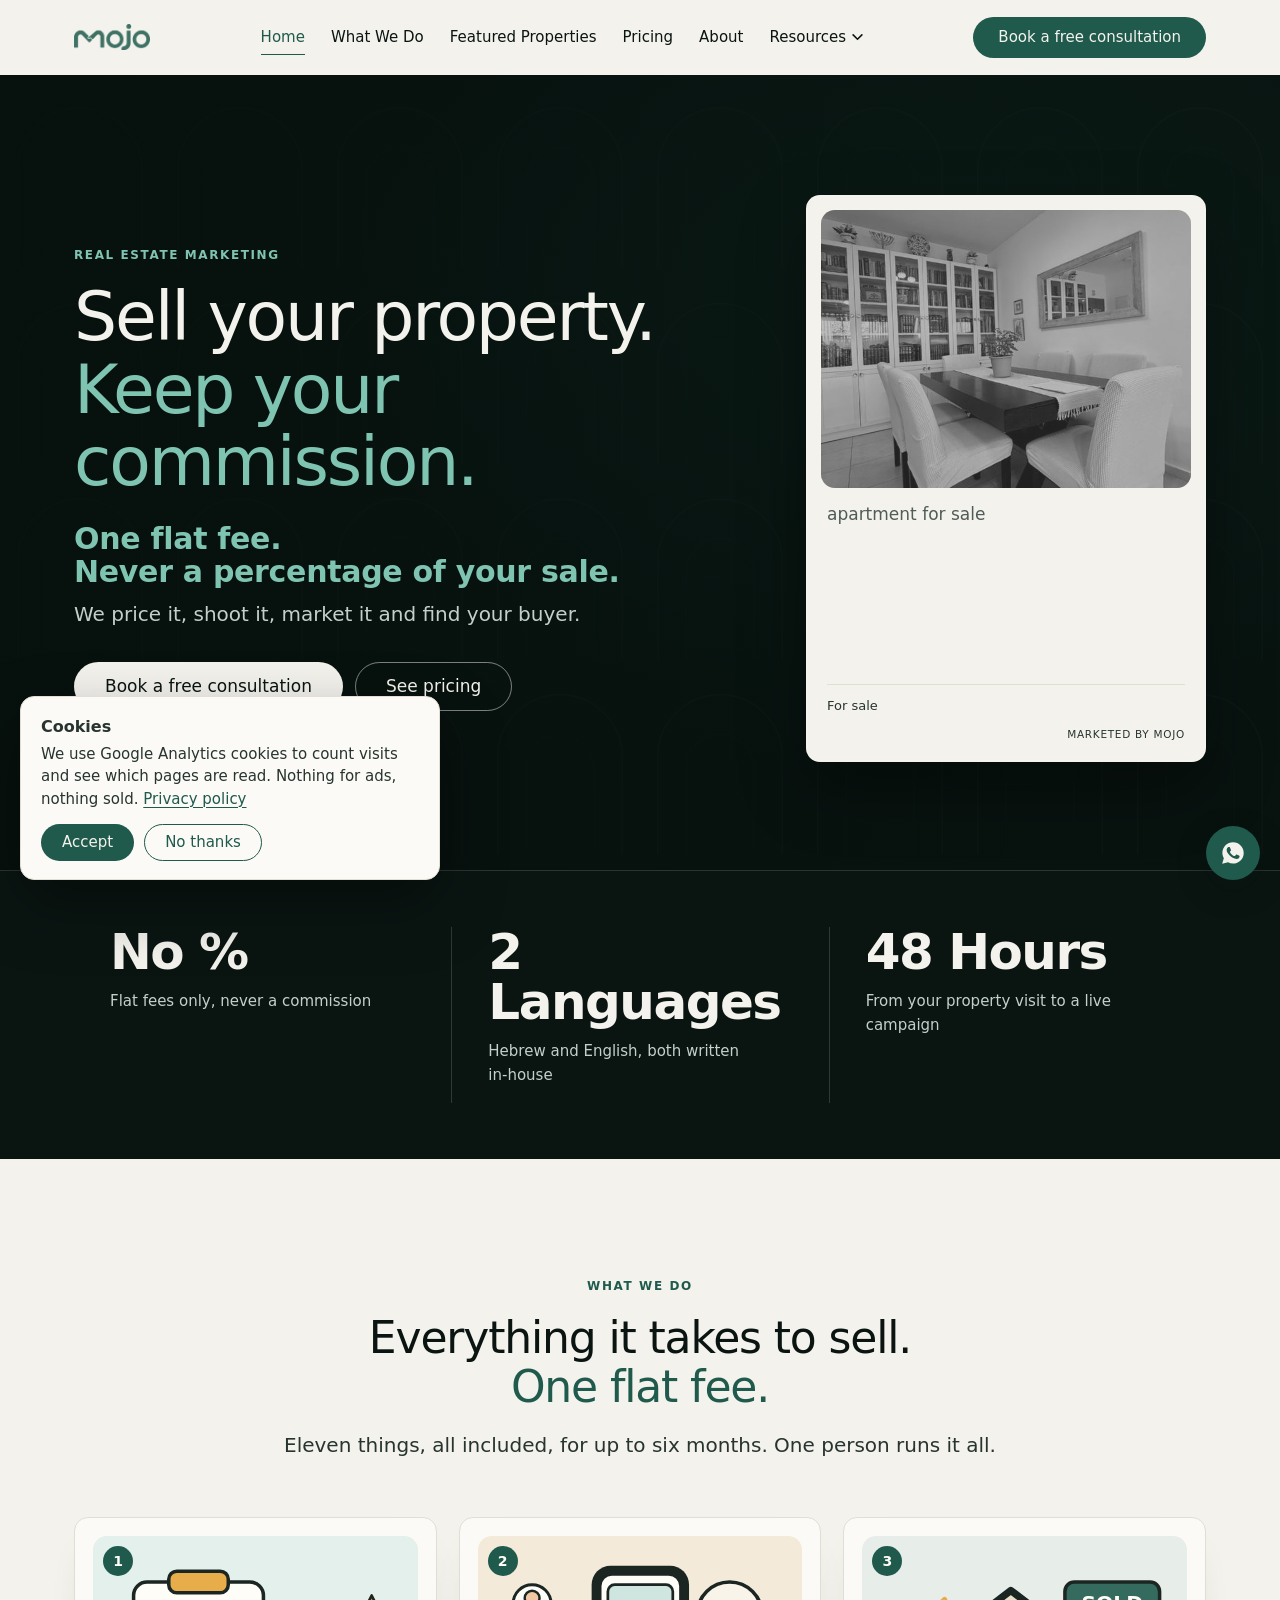
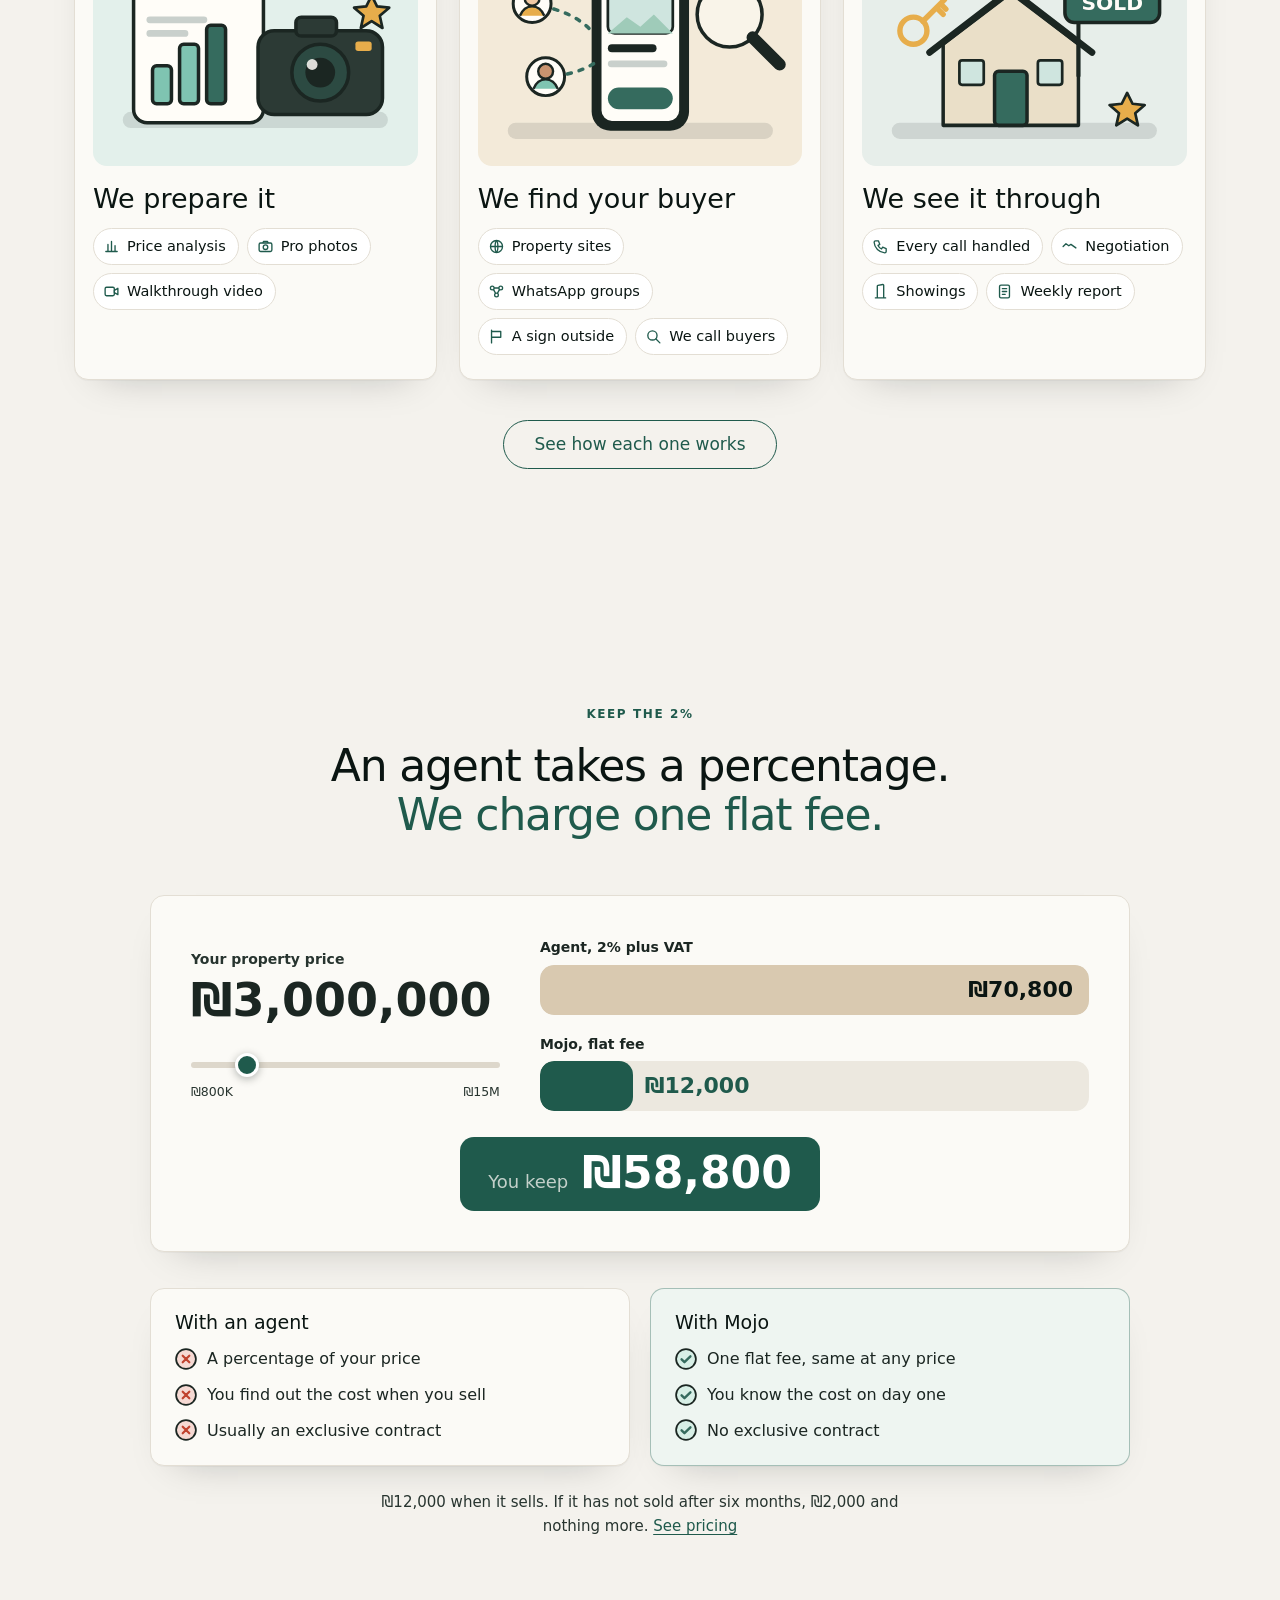
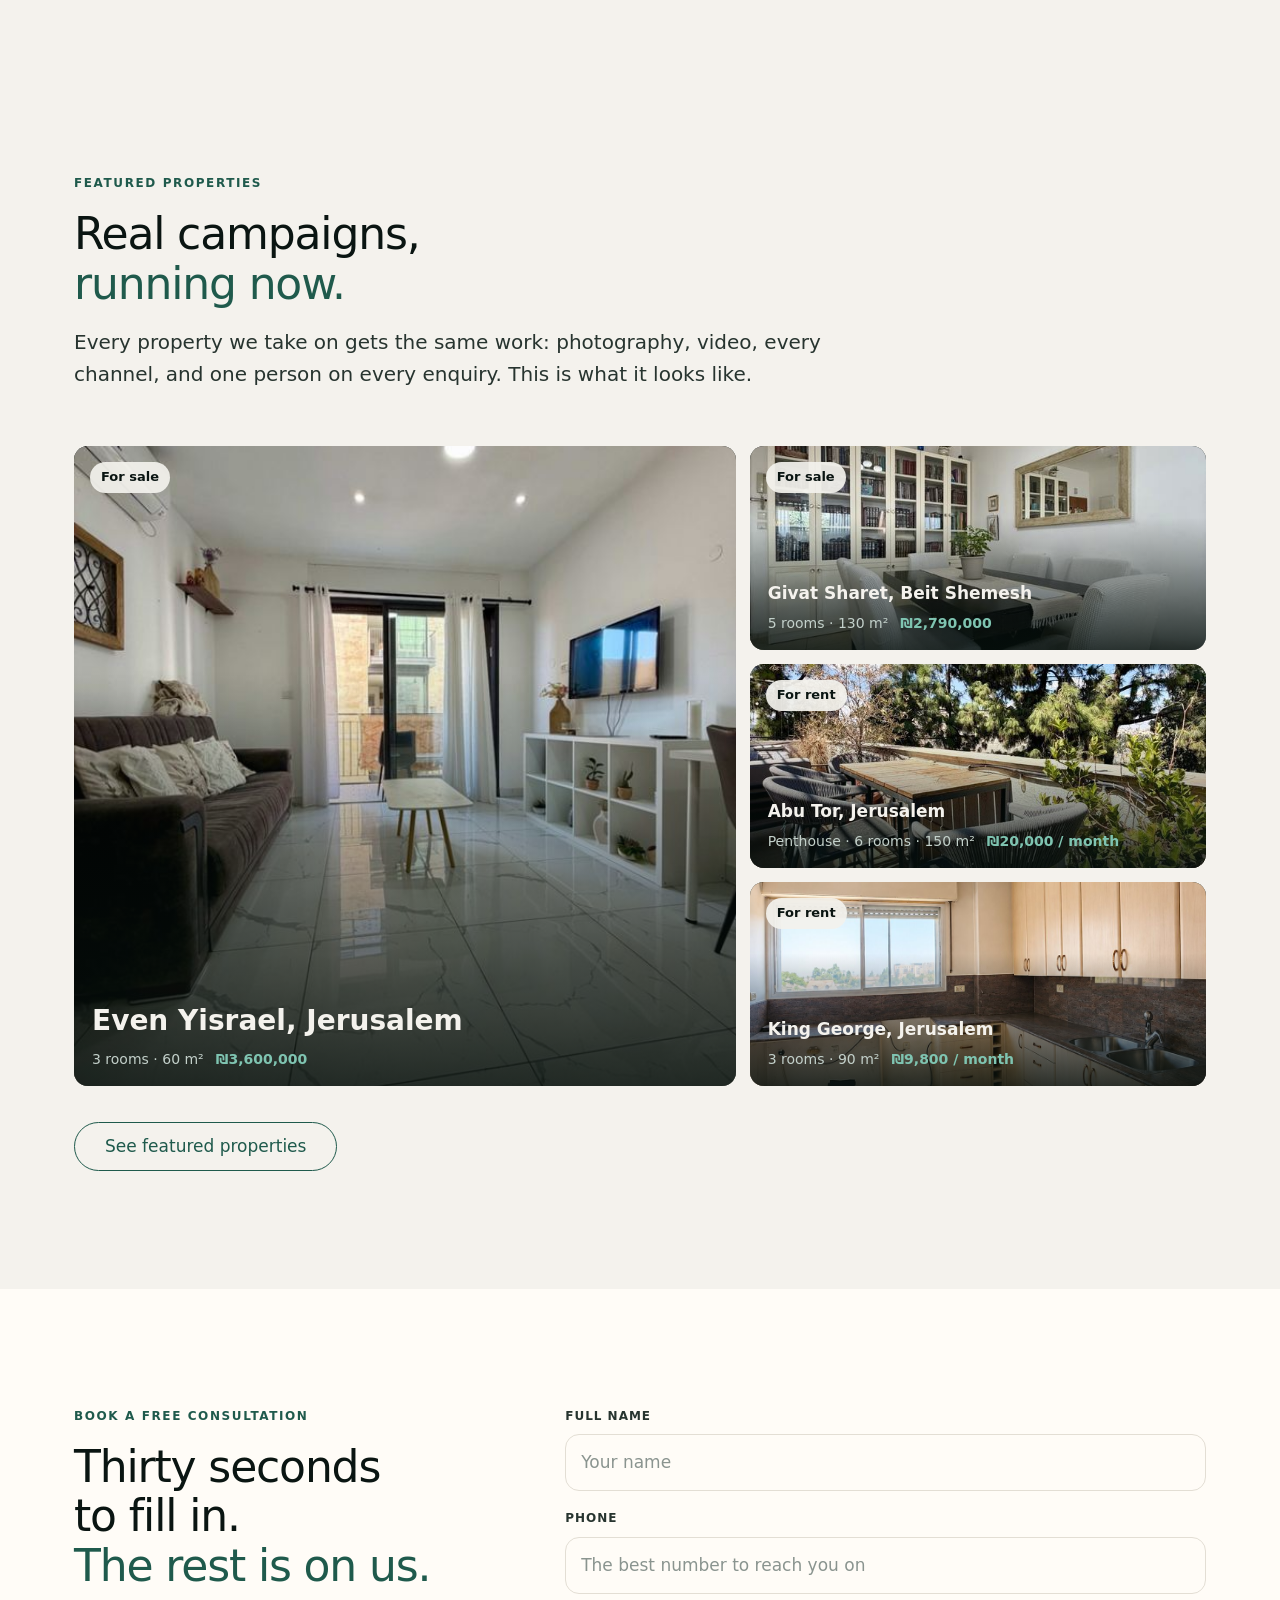
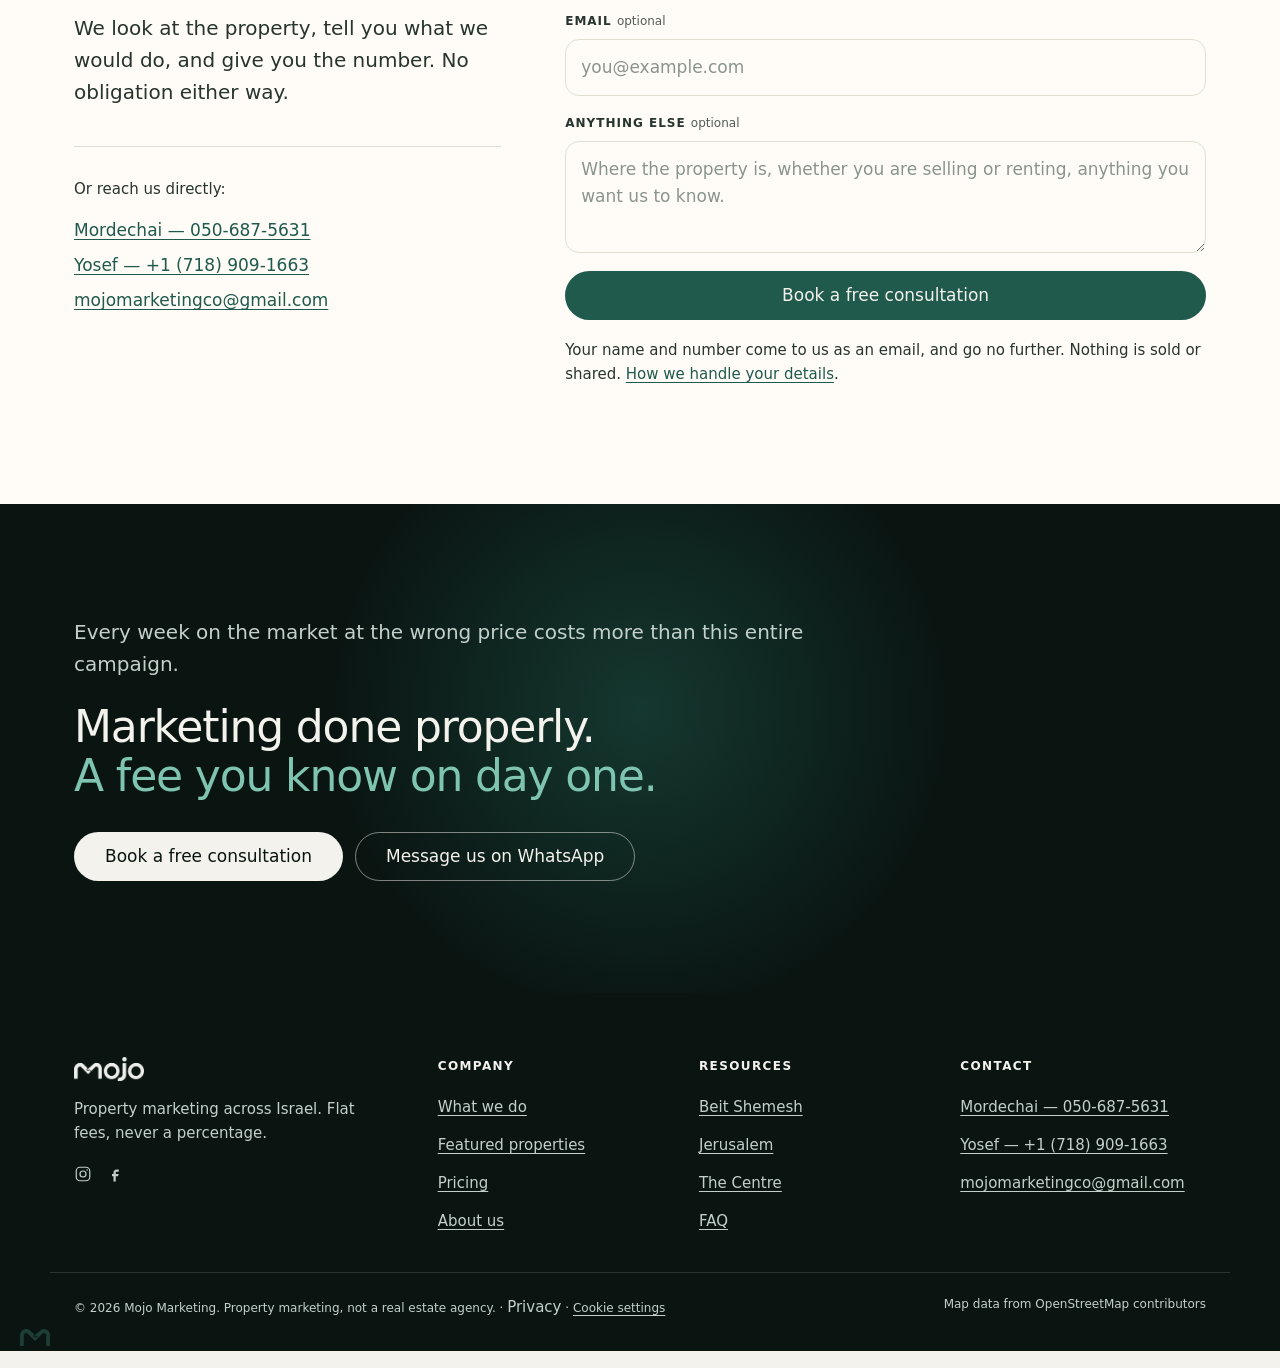
==== commit f0c54e05: "Floor plans become an add-on; clean URLs; Studio EL credit" ====
--- a/index.html
+++ b/index.html
@@ -22,13 +22,13 @@
 
 <title>Mojo Marketing — Sell your property. Keep your commission.</title>
 <link rel="canonical" href="https://themojomarketing.com/">
-<meta name="description" content="Property marketing across Israel for one flat fee: pricing, professional photos and video, a floor plan, listings on the main property sites and social media, and every call handled. Never a percentage.">
+<meta name="description" content="Property marketing across Israel for one flat fee: pricing, professional photos and video, listings on the main property sites and social media, and every call handled. Never a percentage.">
 <meta property="og:type" content="website">
 <meta property="og:site_name" content="Mojo Marketing">
 <meta property="og:locale" content="en_US">
 <meta property="og:url" content="https://themojomarketing.com/">
 <meta property="og:title" content="Mojo Marketing — Sell your property. Keep your commission.">
-<meta property="og:description" content="Property marketing across Israel for one flat fee: pricing, professional photos and video, a floor plan, listings on the main property sites and social media, and every call handled. Never a percentage.">
+<meta property="og:description" content="Property marketing across Israel for one flat fee: pricing, professional photos and video, listings on the main property sites and social media, and every call handled. Never a percentage.">
 <meta property="og:image" content="https://themojomarketing.com/assets/hero-poster.jpg">
 <meta property="og:image:width" content="1920">
 <meta property="og:image:height" content="1080">
@@ -38,7 +38,7 @@
 <meta name="twitter:description" content="Professional property marketing across Israel. A flat fee, never a percentage.">
 <meta name="twitter:image" content="https://themojomarketing.com/assets/hero-poster.jpg">
 <link rel="icon" href="assets/logo/monogram-teal.png">
-<link rel="stylesheet" href="css/site.css?v=20261121c">
+<link rel="stylesheet" href="css/site.css?v=20261122a">
 <script>document.documentElement.classList.remove('no-js');</script>
 <script type="application/ld+json">
 {
@@ -46,7 +46,7 @@
   "@type": "ProfessionalService",
   "name": "Mojo Marketing",
   "url": "https://themojomarketing.com/",
-  "description": "Property marketing across Israel for one flat fee: pricing, professional photos and video, a floor plan, listings on the main property sites and social media, and every call handled. Never a percentage.",
+  "description": "Property marketing across Israel for one flat fee: pricing, professional photos and video, listings on the main property sites and social media, and every call handled. Never a percentage.",
   "email": "mojomarketingco@gmail.com",
   "telephone": "+972-50-687-5631",
   "priceRange": "\u20aa2,500-\u20aa12,000",
@@ -70,32 +70,32 @@
 </head>
 <body><header class="header" id="header">
   <div class="container header__in">
-    <a href="index.html" class="header__logo" aria-label="Mojo Marketing, home">
+    <a href="/" class="header__logo" aria-label="Mojo Marketing, home">
       <img src="assets/logo/wordmark-teal.png" alt="Mojo Marketing" width="320" height="109">
     </a>
     <nav class="nav" id="nav">
-      <a href="index.html" aria-current="page">Home</a>
-      <a href="services.html">What We Do</a>
-      <a href="featured.html">Featured Properties</a>
-      <a href="pricing.html">Pricing</a>
-      <a href="about.html">About</a>
+      <a href="/" aria-current="page">Home</a>
+      <a href="/services">What We Do</a>
+      <a href="/featured">Featured Properties</a>
+      <a href="/pricing">Pricing</a>
+      <a href="/about">About</a>
       <div class="drop" id="drop">
         <button class="drop__btn" id="dropBtn" aria-expanded="false" aria-haspopup="true">Resources
           <svg width="11" height="7" viewBox="0 0 12 8" fill="none" stroke="currentColor" stroke-width="1.8"><path d="M1 1l5 5 5-5" stroke-linecap="round"/></svg>
         </button>
         <div class="drop__menu" role="menu">
           <span class="drop__sep">Communities</span>
-          <a href="communities/beit-shemesh.html" role="menuitem">Beit Shemesh</a>
-          <a href="communities/jerusalem.html" role="menuitem">Jerusalem</a>
-          <a href="communities/centre.html" role="menuitem">The Centre</a>
+          <a href="/communities/beit-shemesh" role="menuitem">Beit Shemesh</a>
+          <a href="/communities/jerusalem" role="menuitem">Jerusalem</a>
+          <a href="/communities/centre" role="menuitem">The Centre</a>
           <span class="drop__sep">Help</span>
-          <a href="faq.html" role="menuitem">FAQ</a>
+          <a href="/faq" role="menuitem">FAQ</a>
         </div>
       </div>
-      <a href="index.html#book" class="btn btn--primary nav__cta">Book a free consultation</a>
+      <a href="/#book" class="btn btn--primary nav__cta">Book a free consultation</a>
     </nav>
     <div class="header__actions">
-      <a href="index.html#book" class="btn btn--primary" style="padding:12px 24px;font-size:15px">Book a free consultation</a>
+      <a href="/#book" class="btn btn--primary" style="padding:12px 24px;font-size:15px">Book a free consultation</a>
       <button class="burger" id="burger" aria-label="Menu" aria-expanded="false" aria-controls="nav">
         <svg width="24" height="24" viewBox="0 0 24 24" fill="none" stroke="currentColor" stroke-width="1.6"><path d="M3 7h18M3 12h18M3 17h18" stroke-linecap="round"/></svg>
       </button>
@@ -138,7 +138,7 @@
         <p class="hero__sub"><strong class="hero__punch">One flat fee.<br>Never a percentage of your sale.</strong> We price it, shoot it, market it and find your buyer.</p>
         <div class="btns">
           <a href="#book" class="btn btn--onDark">Book a free consultation</a>
-          <a href="pricing.html" class="btn btn--ghostDark">See pricing</a>
+          <a href="/pricing" class="btn btn--ghostDark">See pricing</a>
         </div>
       </div>
       <div>
@@ -177,7 +177,7 @@
     <div class="shead rv" style="text-align:center;margin-inline:auto">
       <span class="eyebrow">What we do</span>
       <h2 class="tt"><span>Everything it takes to sell.</span><span>One flat fee.</span></h2>
-      <p class="lead" style="margin-inline:auto">Twelve things, all included, for up to six months. One person runs it all.</p>
+      <p class="lead" style="margin-inline:auto">Eleven things, all included, for up to six months. One person runs it all.</p>
     </div>
     <div class="wp-row"><article class="wp wp--prep rv"><span class="wp__n">1</span><div class="wp__art"><svg viewBox="0 0 240 170" aria-hidden="true">
  <rect x="22" y="130" width="196" height="12" rx="6" fill="#1b2622" opacity=".12"/>
@@ -189,7 +189,7 @@
  <circle cx="168" cy="101" r="21" fill="#2c4a42" stroke="#1b2622" stroke-width="2.6" stroke-linejoin="round" stroke-linecap="round"/><circle cx="168" cy="101" r="11" fill="#1b2622"/><circle cx="162" cy="95" r="4" fill="#fffdf8" opacity=".85"/>
  <rect x="194" y="78" width="12" height="7" rx="2" fill="#e7ad4b"/></g>
  <path d="M206 44l4 8 9 1-7 6 2 9-8-5-8 5 2-9-7-6 9-1z" fill="#e7ad4b" stroke="#1b2622" stroke-width="2" stroke-linejoin="round" stroke-linecap="round"/>
-</svg></div><h3>We prepare it</h3><ul class="wp__chips"><li><svg viewBox="0 0 24 24" fill="none" stroke="currentColor" stroke-width="1.9" aria-hidden="true"><path d="M4 19h16M7 19V9M12 19V5M17 19v-8" stroke-linecap="round"/></svg>Price analysis</li><li><svg viewBox="0 0 24 24" fill="none" stroke="currentColor" stroke-width="1.9" aria-hidden="true"><rect x="3" y="7" width="18" height="12" rx="2"/><circle cx="12" cy="13" r="3.2"/><path d="M8 7l1.4-2h5.2L16 7"/></svg>Pro photos</li><li><svg viewBox="0 0 24 24" fill="none" stroke="currentColor" stroke-width="1.9" aria-hidden="true"><rect x="3" y="6" width="13" height="12" rx="2"/><path d="M16 10.5l5-3v9l-5-3z" stroke-linejoin="round"/></svg>Walkthrough video</li><li><svg viewBox="0 0 24 24" fill="none" stroke="currentColor" stroke-width="1.9" aria-hidden="true"><rect x="3.5" y="3.5" width="17" height="17" rx="1.5"/><path d="M3.5 11h7v9.5M10.5 3.5V8M14 11h6.5M14 11v4" stroke-linecap="round"/></svg>Floor plan</li></ul></article><article class="wp wp--find rv"><span class="wp__n">2</span><div class="wp__art"><svg viewBox="0 0 240 170" aria-hidden="true">
+</svg></div><h3>We prepare it</h3><ul class="wp__chips"><li><svg viewBox="0 0 24 24" fill="none" stroke="currentColor" stroke-width="1.9" aria-hidden="true"><path d="M4 19h16M7 19V9M12 19V5M17 19v-8" stroke-linecap="round"/></svg>Price analysis</li><li><svg viewBox="0 0 24 24" fill="none" stroke="currentColor" stroke-width="1.9" aria-hidden="true"><rect x="3" y="7" width="18" height="12" rx="2"/><circle cx="12" cy="13" r="3.2"/><path d="M8 7l1.4-2h5.2L16 7"/></svg>Pro photos</li><li><svg viewBox="0 0 24 24" fill="none" stroke="currentColor" stroke-width="1.9" aria-hidden="true"><rect x="3" y="6" width="13" height="12" rx="2"/><path d="M16 10.5l5-3v9l-5-3z" stroke-linejoin="round"/></svg>Walkthrough video</li></ul></article><article class="wp wp--find rv"><span class="wp__n">2</span><div class="wp__art"><svg viewBox="0 0 240 170" aria-hidden="true">
  <rect x="22" y="138" width="196" height="12" rx="6" fill="#1b2622" opacity=".12"/>
  <rect x="84" y="22" width="72" height="122" rx="14" fill="#1b2622"/><rect x="90" y="28" width="60" height="110" rx="9" fill="#fffdf8" stroke="#1b2622" stroke-width="2.6" stroke-linejoin="round" stroke-linecap="round"/>
  <rect x="96" y="36" width="48" height="36" rx="5" fill="#cfe5df" stroke="#1b2622" stroke-width="2" stroke-linejoin="round" stroke-linecap="round"/><path d="M96 72l14-12 10 7 10-9 14 14z" fill="#9fcbb9"/>
@@ -207,7 +207,7 @@
  <g><circle cx="38" cy="70" r="10" fill="none" stroke="#e7ad4b" stroke-width="4"/><path d="M45 63l16-16M55 53l5 5M58 50l4 4" stroke="#e7ad4b" stroke-width="4" stroke-linecap="round"/></g>
  <path d="M196 116l4 8 9 1-7 6 2 9-8-5-8 5 2-9-7-6 9-1z" fill="#e7ad4b" stroke="#1b2622" stroke-width="2" stroke-linejoin="round" stroke-linecap="round"/>
 </svg></div><h3>We see it through</h3><ul class="wp__chips"><li><svg viewBox="0 0 24 24" fill="none" stroke="currentColor" stroke-width="1.9" aria-hidden="true"><path d="M5 4h4l2 5-2.5 1.5a11 11 0 0 0 5 5L15 13l5 2v4a2 2 0 0 1-2 2A16 16 0 0 1 3 6a2 2 0 0 1 2-2z" stroke-linejoin="round"/></svg>Every call handled</li><li><svg viewBox="0 0 24 24" fill="none" stroke="currentColor" stroke-width="1.9" aria-hidden="true"><path d="M3 12l4-4 4 3 3-2 7 5" stroke-linecap="round" stroke-linejoin="round"/></svg>Negotiation</li><li><svg viewBox="0 0 24 24" fill="none" stroke="currentColor" stroke-width="1.9" aria-hidden="true"><path d="M4 21h16M7.5 21V4.4a1 1 0 01.82-.98l7-1.3a1 1 0 011.18.98V21" stroke-linejoin="round"/></svg>Showings</li><li><svg viewBox="0 0 24 24" fill="none" stroke="currentColor" stroke-width="1.9" aria-hidden="true"><rect x="5" y="3" width="14" height="18" rx="2"/><path d="M9 8h6M9 12h6M9 16h4" stroke-linecap="round"/></svg>Weekly report</li></ul></article></div>
-    <div class="btns rv" style="margin-top:40px;justify-content:center"><a href="services.html" class="btn btn--secondary">See how each one works</a></div>
+    <div class="btns rv" style="margin-top:40px;justify-content:center"><a href="/services" class="btn btn--secondary">See how each one works</a></div>
   </div>
 </section>
 
@@ -236,7 +236,7 @@
       <div class="cm-col cm-col--mojo"><h3>With Mojo</h3><ul>
         <li><svg viewBox="0 0 20 20" fill="none" aria-hidden="true"><circle cx="10" cy="10" r="9" fill="#d7efe6" stroke="#1b2622" stroke-width="1.6"/><path d="M6 10.3l2.6 2.6L14 7.6" stroke="#356b5e" stroke-width="2.2" stroke-linecap="round" stroke-linejoin="round"/></svg>One flat fee, same at any price</li><li><svg viewBox="0 0 20 20" fill="none" aria-hidden="true"><circle cx="10" cy="10" r="9" fill="#d7efe6" stroke="#1b2622" stroke-width="1.6"/><path d="M6 10.3l2.6 2.6L14 7.6" stroke="#356b5e" stroke-width="2.2" stroke-linecap="round" stroke-linejoin="round"/></svg>You know the cost on day one</li><li><svg viewBox="0 0 20 20" fill="none" aria-hidden="true"><circle cx="10" cy="10" r="9" fill="#d7efe6" stroke="#1b2622" stroke-width="1.6"/><path d="M6 10.3l2.6 2.6L14 7.6" stroke="#356b5e" stroke-width="2.2" stroke-linecap="round" stroke-linejoin="round"/></svg>No exclusive contract</li></ul></div>
     </div>
-    <p class="cm-note rv">₪12,000 when it sells. If it has not sold after six months, ₪2,000 and nothing more. <a href="pricing.html">See pricing</a></p>
+    <p class="cm-note rv">₪12,000 when it sells. If it has not sold after six months, ₪2,000 and nothing more. <a href="/pricing">See pricing</a></p>
   </div>
 </section>
 
@@ -247,8 +247,8 @@
       <h2 class="tt"><span>Real campaigns,</span><span>running now.</span></h2>
       <p class="lead">Every property we take on gets the same work: photography, video, every channel, and one person on every enquiry. This is what it looks like.</p>
     </div>
-    <div class="fstrip"><a class="fstrip__item fstrip__item--lead rv" href="featured.html#even-yisrael"><img src="assets/campaigns/even-yisrael.jpg" alt="3 rooms · 60 m², Even Yisrael, Jerusalem" loading="lazy" decoding="async"><span class="fstrip__tag">For sale</span><span class="fstrip__txt"><strong>Even Yisrael, Jerusalem</strong><span>3 rooms · 60 m²</span><span class="num">₪3,600,000</span></span></a><a class="fstrip__item rv" href="featured.html#givat-sharet"><img src="assets/campaigns/givat-sharet.jpg" alt="5 rooms · 130 m², Givat Sharet, Beit Shemesh" loading="lazy" decoding="async"><span class="fstrip__tag">For sale</span><span class="fstrip__txt"><strong>Givat Sharet, Beit Shemesh</strong><span>5 rooms · 130 m²</span><span class="num">₪2,790,000</span></span></a><a class="fstrip__item rv" href="featured.html#abu-tor"><img src="assets/campaigns/abu-tor.jpg" alt="Penthouse · 6 rooms · 150 m², Abu Tor, Jerusalem" loading="lazy" decoding="async"><span class="fstrip__tag">For rent</span><span class="fstrip__txt"><strong>Abu Tor, Jerusalem</strong><span>Penthouse · 6 rooms · 150 m²</span><span class="num">₪20,000 / month</span></span></a><a class="fstrip__item rv" href="featured.html#king-george"><img src="assets/campaigns/king-george-kitchen.jpg" alt="3 rooms · 90 m², King George, Jerusalem" loading="lazy" decoding="async"><span class="fstrip__tag">For rent</span><span class="fstrip__txt"><strong>King George, Jerusalem</strong><span>3 rooms · 90 m²</span><span class="num">₪9,800 / month</span></span></a></div>
-    <div class="btns rv" style="margin-top:36px"><a href="featured.html" class="btn btn--secondary">See featured properties</a></div>
+    <div class="fstrip"><a class="fstrip__item fstrip__item--lead rv" href="/featured#even-yisrael"><img src="assets/campaigns/even-yisrael.jpg" alt="3 rooms · 60 m², Even Yisrael, Jerusalem" loading="lazy" decoding="async"><span class="fstrip__tag">For sale</span><span class="fstrip__txt"><strong>Even Yisrael, Jerusalem</strong><span>3 rooms · 60 m²</span><span class="num">₪3,600,000</span></span></a><a class="fstrip__item rv" href="/featured#givat-sharet"><img src="assets/campaigns/givat-sharet.jpg" alt="5 rooms · 130 m², Givat Sharet, Beit Shemesh" loading="lazy" decoding="async"><span class="fstrip__tag">For sale</span><span class="fstrip__txt"><strong>Givat Sharet, Beit Shemesh</strong><span>5 rooms · 130 m²</span><span class="num">₪2,790,000</span></span></a><a class="fstrip__item rv" href="/featured#abu-tor"><img src="assets/campaigns/abu-tor.jpg" alt="Penthouse · 6 rooms · 150 m², Abu Tor, Jerusalem" loading="lazy" decoding="async"><span class="fstrip__tag">For rent</span><span class="fstrip__txt"><strong>Abu Tor, Jerusalem</strong><span>Penthouse · 6 rooms · 150 m²</span><span class="num">₪20,000 / month</span></span></a><a class="fstrip__item rv" href="/featured#king-george"><img src="assets/campaigns/king-george-kitchen.jpg" alt="3 rooms · 90 m², King George, Jerusalem" loading="lazy" decoding="async"><span class="fstrip__tag">For rent</span><span class="fstrip__txt"><strong>King George, Jerusalem</strong><span>3 rooms · 90 m²</span><span class="num">₪9,800 / month</span></span></a></div>
+    <div class="btns rv" style="margin-top:36px"><a href="/featured" class="btn btn--secondary">See featured properties</a></div>
   </div>
 </section>
 
@@ -270,7 +270,7 @@
           <input type="hidden" name="access_key" value="20568f93-4a81-4128-ad6c-bbbc93600af8">
           <input type="hidden" name="subject" value="New consultation request from themojomarketing.com">
           <input type="hidden" name="from_name" value="Mojo Marketing website">
-          <input type="hidden" name="redirect" value="https://themojomarketing.com/thank-you.html">
+          <input type="hidden" name="redirect" value="https://themojomarketing.com/thank-you">
           <input type="checkbox" name="botcheck" style="display:none" tabindex="-1" autocomplete="off">
 
           <div class="field field--full"><label for="f-name">Full name</label><input id="f-name" name="name" type="text" required maxlength="120" autocomplete="name" placeholder="Your name"></div>
@@ -278,7 +278,7 @@
           <div class="field field--full"><label for="f-email">Email <span class="opt">optional</span></label><input id="f-email" name="email" type="email" maxlength="160" autocomplete="email" placeholder="you@example.com"></div>
           <div class="field field--full"><label for="f-note">Anything else <span class="opt">optional</span></label><textarea id="f-note" name="message" rows="3" maxlength="2000" placeholder="Where the property is, whether you are selling or renting, anything you want us to know."></textarea></div>
           <div class="field field--full"><button class="btn btn--primary" type="submit" style="width:100%">Book a free consultation</button></div>
-          <p class="small field--full" style="margin:0;color:var(--ink-soft)">Your name and number come to us as an email, and go no further. Nothing is sold or shared. <a href="privacy.html">How we handle your details</a>.</p>
+          <p class="small field--full" style="margin:0;color:var(--ink-soft)">Your name and number come to us as an email, and go no further. Nothing is sold or shared. <a href="/privacy">How we handle your details</a>.</p>
         </form></div>
     </div>
   </div>
@@ -291,7 +291,7 @@
       <p class="cost">Every week on the market at the wrong price costs more than this entire campaign.</p>
       <h2 class="tt"><span>Marketing done properly.</span><span class="teal">A fee you know on day one.</span></h2>
       <div class="btns mt-m">
-        <a href="index.html#book" class="btn btn--onDark">Book a free consultation</a>
+        <a href="/#book" class="btn btn--onDark">Book a free consultation</a>
         <a href="https://wa.me/972506875631" class="btn btn--ghostDark">Message us on WhatsApp</a>
       </div>
     </div>
@@ -300,7 +300,7 @@
 <footer class="footer">
   <div class="container footer__in">
     <div>
-      <a href="index.html" class="footer__logo"><img src="assets/logo/wordmark-offwhite.png" alt="Mojo Marketing" width="320" height="109"></a>
+      <a href="/" class="footer__logo"><img src="assets/logo/wordmark-offwhite.png" alt="Mojo Marketing" width="320" height="109"></a>
       <p style="font-size:15px;max-width:30ch">Property marketing across Israel. Flat fees, never a percentage.</p>
       <div class="social">
         <a href="https://instagram.com/mojo_il" aria-label="Instagram"><svg viewBox="0 0 24 24" fill="none" stroke="currentColor" stroke-width="1.6"><rect x="3" y="3" width="18" height="18" rx="5"/><circle cx="12" cy="12" r="4"/><circle cx="17.5" cy="6.5" r="1" fill="currentColor" stroke="none"/></svg></a>
@@ -308,16 +308,16 @@
       </div>
     </div>
     <div><h4>Company</h4><ul>
-      <li><a href="services.html">What we do</a></li>
-      <li><a href="featured.html">Featured properties</a></li>
-      <li><a href="pricing.html">Pricing</a></li>
-      <li><a href="about.html">About us</a></li>
+      <li><a href="/services">What we do</a></li>
+      <li><a href="/featured">Featured properties</a></li>
+      <li><a href="/pricing">Pricing</a></li>
+      <li><a href="/about">About us</a></li>
     </ul></div>
     <div><h4>Resources</h4><ul>
-      <li><a href="communities/beit-shemesh.html">Beit Shemesh</a></li>
-      <li><a href="communities/jerusalem.html">Jerusalem</a></li>
-      <li><a href="communities/centre.html">The Centre</a></li>
-      <li><a href="faq.html">FAQ</a></li>
+      <li><a href="/communities/beit-shemesh">Beit Shemesh</a></li>
+      <li><a href="/communities/jerusalem">Jerusalem</a></li>
+      <li><a href="/communities/centre">The Centre</a></li>
+      <li><a href="/faq">FAQ</a></li>
     </ul></div>
     <div><h4>Contact</h4><ul>
       <li><a href="https://wa.me/972506875631">Mordechai — 050-687-5631</a></li>
@@ -326,13 +326,13 @@
     </ul></div>
   </div>
   <div class="container footer__bottom">
-    <span>© <span id="yr">2026</span> Mojo Marketing. Property marketing, not a real estate agency. &middot; <a href="privacy.html">Privacy</a></span>
+    <span>© <span id="yr">2026</span> Mojo Marketing. Property marketing, not a real estate agency. &middot; <a href="/privacy">Privacy</a></span>
     <span>Map data from OpenStreetMap contributors</span>
   </div>
 </footer>
 
 <a class="wa" href="https://wa.me/972506875631" aria-label="Message us on WhatsApp"><svg viewBox="0 0 24 24" fill="currentColor"><path d="M12.04 2C6.6 2 2.2 6.4 2.2 11.84c0 1.74.46 3.43 1.32 4.92L2 22l5.37-1.4a9.8 9.8 0 004.67 1.19h.01c5.43 0 9.84-4.4 9.84-9.84C21.89 6.4 17.47 2 12.04 2zm5.75 14.05c-.24.68-1.2 1.25-1.96 1.41-.52.11-1.2.2-3.5-.75-2.94-1.22-4.83-4.2-4.98-4.4-.14-.2-1.19-1.58-1.19-3.02s.75-2.14 1.02-2.44c.27-.3.59-.37.78-.37l.56.01c.18 0 .42-.07.66.5.24.58.83 2.02.9 2.17.07.15.12.32.02.52-.1.2-.15.32-.3.5l-.44.51c-.15.15-.3.32-.13.62.17.3.75 1.24 1.62 2.01 1.11 1 2.05 1.3 2.34 1.45.3.15.47.13.64-.08.18-.2.75-.87.95-1.17.2-.3.4-.25.67-.15.27.1 1.7.8 1.99.95.3.15.49.22.56.35.07.12.07.72-.17 1.4z"/></svg></a>
-<div class="stickybar" id="stickybar"><a href="index.html#book" class="btn btn--primary">Book a free consultation</a></div>
+<div class="stickybar" id="stickybar"><a href="/#book" class="btn btn--primary">Book a free consultation</a></div>
 <div class="mscroll" id="mscroll" aria-hidden="true"><img src="assets/logo/monogram-teal.png" alt="" id="mimg"></div>
-<script src="js/site.js?v=20261121c" defer></script>
+<script src="js/site.js?v=20261122a" defer></script>
 </body></html>
--- a/css/site.css
+++ b/css/site.css
@@ -1346,3 +1346,10 @@
 
 /* What We Do header: keep the camera in frame on narrow screens */
 .phero__img--svc{ object-position:15% 50%; }
+
+/* Partner credit (Studio EL on the floor plan add-on) */
+.sstep__credit{ display:flex; align-items:center; gap:14px; margin-top:22px; }
+.sstep__credit img{ width:64px; height:64px; border-radius:16px; flex:none; display:block; box-shadow:0 1px 2px rgba(10,21,18,.08), 0 6px 16px -6px rgba(155,74,44,.35); }
+.sstep__credit span{ display:flex; flex-direction:column; font-size:14px; line-height:1.35; color:var(--ink-soft); }
+.sstep__credit strong{ font-weight:600; color:var(--ink); font-size:15px; }
+.ao--plan .sstep__credit{ margin-top:18px; }
